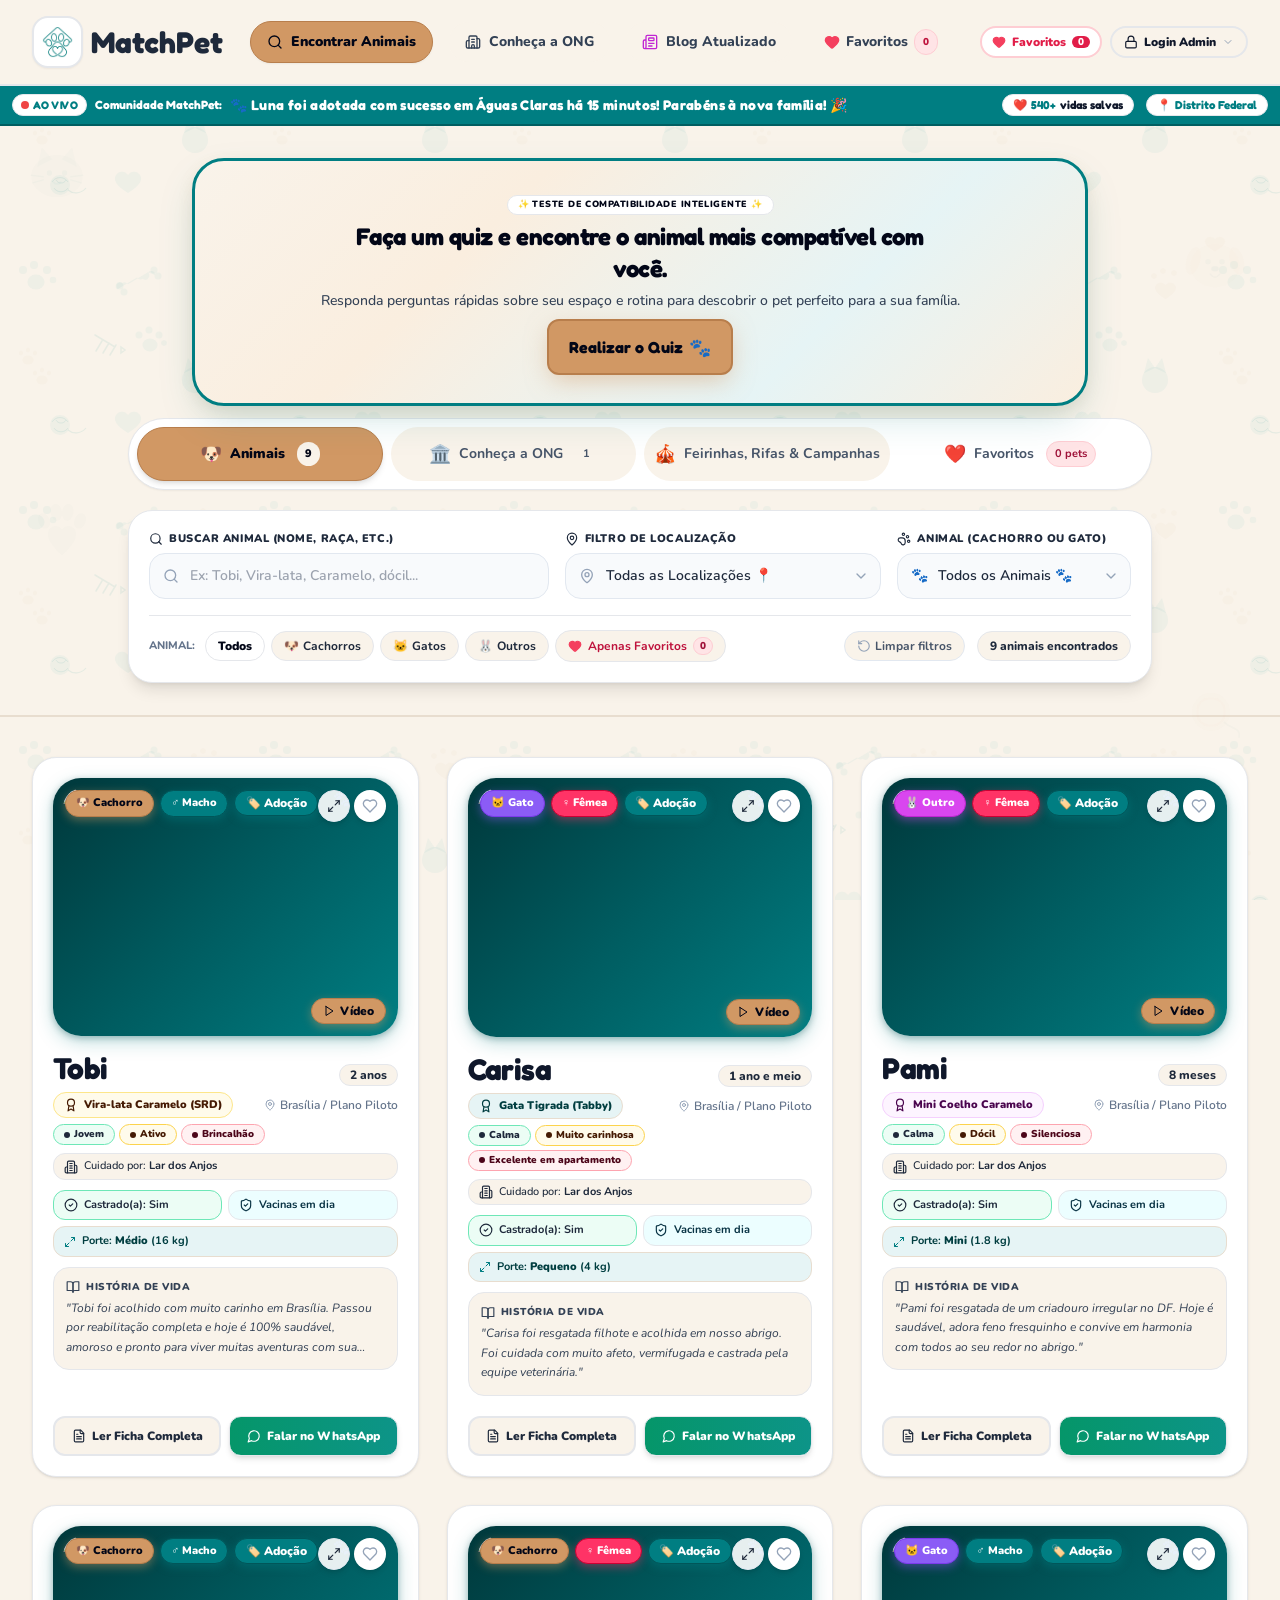
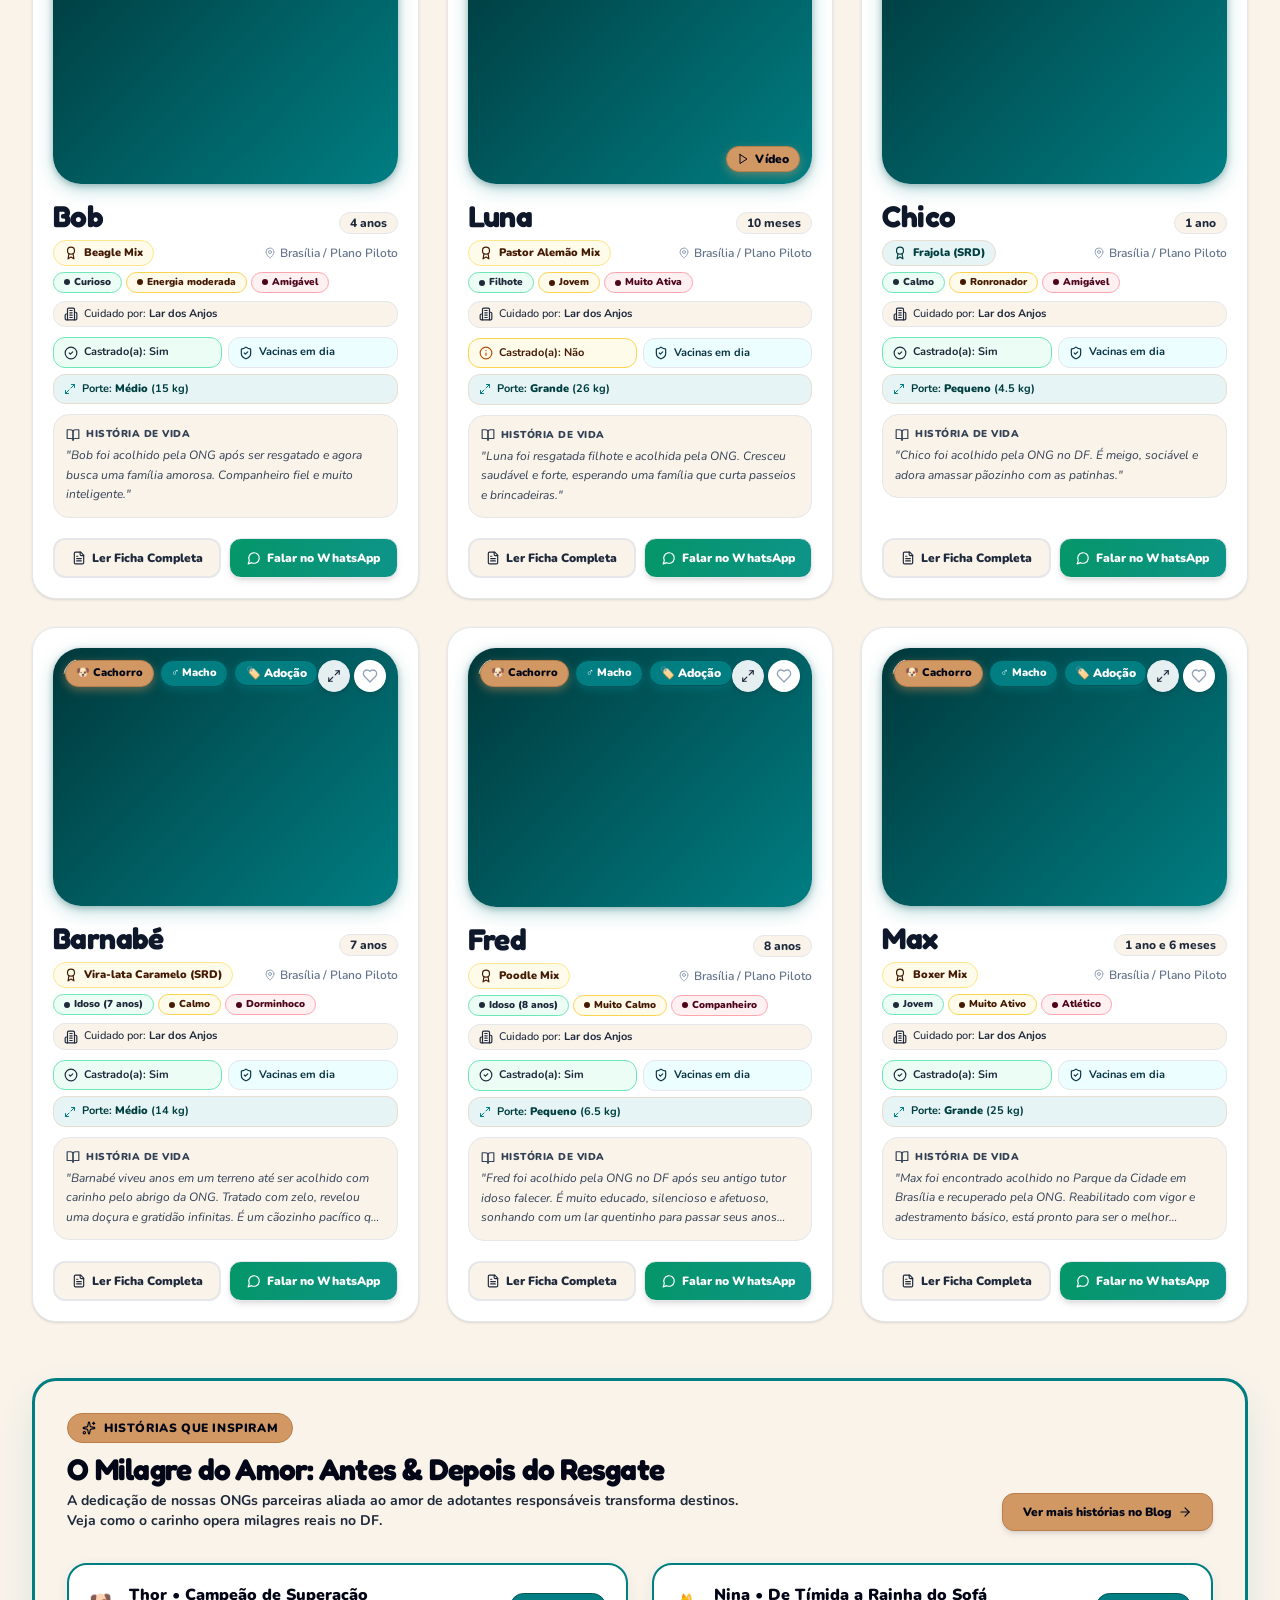
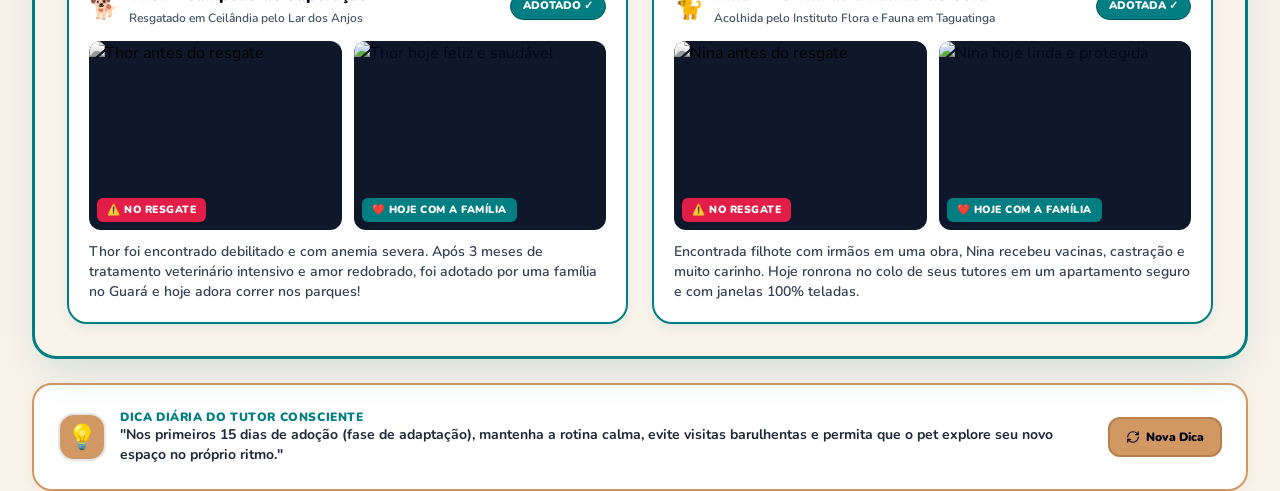
==== index.html @ dab7284c "feat(contato): atualizar numero oficial de whatsapp para (61) 98583-2237" ====
<!DOCTYPE html>
<html lang="pt-BR">
<head>
  <meta charset="UTF-8">
  <meta name="viewport" content="width=device-width, initial-scale=1.0, maximum-scale=1.0, user-scalable=no, viewport-fit=cover">
  <title>MatchPet - Plataforma de Adoção | Encontre seu Pet Ideal</title>
  
  <!-- Favicon Oficial MatchPet (Logo Nova da Guia do Navegador) -->
  <link rel="icon" type="image/png" sizes="64x64" href="img/matchpet-icon.png?v=2">
  <link rel="icon" type="image/png" sizes="32x32" href="img/favicon-32x32.png?v=2">
  <link rel="icon" type="image/png" sizes="16x16" href="img/favicon-16x16.png?v=2">
  <link rel="shortcut icon" type="image/x-icon" href="favicon.ico?v=2">
  <link rel="apple-touch-icon" sizes="180x180" href="img/matchpet-icon.png?v=2">

  <!-- Preconnect Google Fonts -->
  <link rel="preconnect" href="https://fonts.googleapis.com">
  <link rel="preconnect" href="https://fonts.gstatic.com" crossorigin>
  <link rel="preconnect" href="https://fonts.googleapis.com">
  <link rel="preconnect" href="https://fonts.gstatic.com" crossorigin>
  <link href="https://fonts.googleapis.com/css2?family=Fredoka:wght@400;500;600;700;800;900&family=Nunito:wght@600;700;800;900&family=Outfit:wght@400;500;600;700;800;900&family=Plus+Jakarta+Sans:wght@400;500;600;700;800&display=swap" rel="stylesheet">

  <!-- Tailwind CSS CDN -->
  <link rel="stylesheet" href="css/tailwind.compiled.css?v=20261029_v4">
  <!-- Lucide Icons -->
  
  <!-- Estilos Customizados -->
  <link rel="stylesheet" href="css/styles.css?v=20261029_v4">
  
  
</head>
<body class="min-h-screen flex flex-col bg-[#F9F3EA] text-slate-800 font-sans relative">

  <!-- Elementos Decorativos Fofos no Plano de Fundo (Transparentes e Temáticos de Adoção) -->
  <div class="cute-bg-sticker hidden md:block" style="top: 15%; left: 1.5%;" aria-hidden="true">
    <svg width="76" height="76" viewBox="0 0 100 100" fill="none" xmlns="http://www.w3.org/2000/svg">
      <ellipse cx="50" cy="54" rx="34" ry="28" fill="#007E82" fill-opacity="0.10"/>
      <polygon points="24,42 30,16 44,32" fill="#007E82" fill-opacity="0.12"/>
      <polygon points="76,42 70,16 56,32" fill="#007E82" fill-opacity="0.12"/>
      <circle cx="40" cy="50" r="3.5" fill="#007E82" fill-opacity="0.22"/>
      <circle cx="60" cy="50" r="3.5" fill="#007E82" fill-opacity="0.22"/>
      <path d="M47 57 L53 57 L50 61 Z" fill="#D19864" fill-opacity="0.28"/>
      <path d="M45 62 Q50 67 55 62" stroke="#007E82" stroke-width="2" stroke-linecap="round" fill="none" stroke-opacity="0.22"/>
      <path d="M32 55 L16 53 M32 59 L18 63" stroke="#007E82" stroke-width="1.8" stroke-linecap="round" stroke-opacity="0.18"/>
      <path d="M68 55 L84 53 M68 59 L82 63" stroke="#007E82" stroke-width="1.8" stroke-linecap="round" stroke-opacity="0.18"/>
    </svg>
  </div>

  <div class="cute-bg-sticker-reverse hidden md:block" style="top: 25%; right: 2%;" aria-hidden="true">
    <svg width="78" height="78" viewBox="0 0 100 100" fill="none" xmlns="http://www.w3.org/2000/svg">
      <ellipse cx="50" cy="52" rx="32" ry="28" fill="#D19864" fill-opacity="0.10"/>
      <ellipse cx="22" cy="46" rx="9" ry="18" transform="rotate(15 22 46)" fill="#D19864" fill-opacity="0.14"/>
      <ellipse cx="78" cy="46" rx="9" ry="18" transform="rotate(-15 78 46)" fill="#D19864" fill-opacity="0.14"/>
      <circle cx="41" cy="47" r="3.5" fill="#007E82" fill-opacity="0.22"/>
      <circle cx="59" cy="47" r="3.5" fill="#007E82" fill-opacity="0.22"/>
      <ellipse cx="50" cy="56" rx="5" ry="3.5" fill="#007E82" fill-opacity="0.28"/>
      <path d="M44 63 Q50 71 56 63" stroke="#007E82" stroke-width="2" stroke-linecap="round" fill="none" stroke-opacity="0.22"/>
      <path d="M50 18 C47 14 41 14 38 18 C35 22 38 27 50 34 C62 27 65 22 62 18 C59 14 53 14 50 18 Z" fill="#D19864" fill-opacity="0.22"/>
    </svg>
  </div>

  <div class="cute-bg-sticker hidden lg:block" style="top: 55%; left: 2%;" aria-hidden="true">
    <svg width="72" height="72" viewBox="0 0 100 100" fill="none" xmlns="http://www.w3.org/2000/svg">
      <path d="M50 48 C43 38 25 44 32 62 C38 74 50 84 50 84 C50 84 62 74 68 62 C75 44 57 38 50 48 Z" fill="#007E82" fill-opacity="0.10"/>
      <ellipse cx="25" cy="36" rx="8" ry="11" transform="rotate(-22 25 36)" fill="#007E82" fill-opacity="0.10"/>
      <ellipse cx="42" cy="24" rx="8" ry="12" transform="rotate(-8 42 24)" fill="#007E82" fill-opacity="0.10"/>
      <ellipse cx="58" cy="24" rx="8" ry="12" transform="rotate(8 58 24)" fill="#007E82" fill-opacity="0.10"/>
      <ellipse cx="75" cy="36" rx="8" ry="11" transform="rotate(22 75 36)" fill="#007E82" fill-opacity="0.10"/>
    </svg>
  </div>

  <div class="cute-bg-sticker-reverse hidden lg:block" style="top: 75%; right: 2.5%;" aria-hidden="true">
    <svg width="74" height="74" viewBox="0 0 100 100" fill="none" xmlns="http://www.w3.org/2000/svg">
      <circle cx="50" cy="50" r="26" fill="#D19864" fill-opacity="0.10"/>
      <path d="M32 42 C40 28 60 28 68 42 M32 58 C40 72 60 72 68 58 M42 32 C28 40 28 60 42 68 M58 32 C72 40 72 60 58 68" stroke="#D19864" stroke-width="2.5" stroke-linecap="round" fill="none" stroke-opacity="0.16"/>
      <path d="M68 64 C78 74 90 70 88 84" stroke="#007E82" stroke-width="2.5" stroke-linecap="round" fill="none" stroke-opacity="0.18"/>
    </svg>
  </div>

  <div class="cute-bg-sticker hidden xl:block" style="top: 40%; right: 1.5%;" aria-hidden="true">
    <svg width="68" height="68" viewBox="0 0 100 100" fill="none" xmlns="http://www.w3.org/2000/svg">
      <!-- Osso fofo com lacinho -->
      <path d="M28 42 C22 36 12 40 14 50 C12 60 22 64 28 58 L72 58 C78 64 88 60 86 50 C88 40 78 36 72 42 Z" fill="#D19864" fill-opacity="0.12"/>
      <circle cx="20" cy="42" r="7" fill="#D19864" fill-opacity="0.14"/>
      <circle cx="20" cy="58" r="7" fill="#D19864" fill-opacity="0.14"/>
      <circle cx="80" cy="42" r="7" fill="#D19864" fill-opacity="0.14"/>
      <circle cx="80" cy="58" r="7" fill="#D19864" fill-opacity="0.14"/>
      <!-- Coraçãozinho no meio do osso -->
      <path d="M50 46 C47 42 41 42 38 46 C35 50 38 55 50 62 C62 55 65 50 62 46 C59 42 53 42 50 46 Z" fill="#007E82" fill-opacity="0.22"/>
    </svg>
  </div>

  <div class="cute-bg-sticker-reverse hidden xl:block" style="top: 86%; left: 1.8%;" aria-hidden="true">
    <svg width="72" height="72" viewBox="0 0 100 100" fill="none" xmlns="http://www.w3.org/2000/svg">
      <!-- Gatinho dormindo enroladinho -->
      <ellipse cx="50" cy="56" rx="30" ry="24" fill="#007E82" fill-opacity="0.09"/>
      <polygon points="28,42 32,24 44,36" fill="#007E82" fill-opacity="0.12"/>
      <polygon points="56,36 68,24 72,42" fill="#007E82" fill-opacity="0.12"/>
      <!-- Olhos fechados dormindo felizes ^ ^ -->
      <path d="M36 50 Q42 44 48 50" stroke="#007E82" stroke-width="2" stroke-linecap="round" fill="none" stroke-opacity="0.24"/>
      <path d="M52 50 Q58 44 64 50" stroke="#007E82" stroke-width="2" stroke-linecap="round" fill="none" stroke-opacity="0.24"/>
      <!-- Nariz e bochechas -->
      <ellipse cx="50" cy="56" rx="2.5" ry="2" fill="#D19864" fill-opacity="0.30"/>
      <!-- Rabinho enrolado -->
      <path d="M78 62 C88 64 88 48 80 44" stroke="#007E82" stroke-width="3" stroke-linecap="round" fill="none" stroke-opacity="0.18"/>
      <!-- Zzz de sono fofo -->
      <text x="66" y="28" font-family="'Fredoka', sans-serif" font-weight="bold" font-size="13" fill="#D19864" fill-opacity="0.35">z</text>
      <text x="74" y="20" font-family="'Fredoka', sans-serif" font-weight="bold" font-size="16" fill="#D19864" fill-opacity="0.45">Z</text>
    </svg>
  </div>

  <!-- Navbar Oficial MatchPet -->
  <header class="sticky top-0 z-30 bg-[#F9F3EA] shadow-xs border-b-2 border-[#e8ddcf]">
    <div class="max-w-7xl mx-auto px-3 sm:px-6 lg:px-8 py-2 sm:py-3 flex items-center justify-between gap-2 min-h-[3.75rem] sm:min-h-[5rem]">
      
      <!-- Brand Logo: Proporcional e Anti-Sobreposição em Telas Pequenas -->
      <a href="index.html" onclick="switchMainTab('animais')" class="flex items-center gap-2 sm:gap-3 group py-1 min-w-0 flex-shrink" title="MatchPet - Plataforma de Adoção">
        <div class="relative flex items-center justify-center p-1 sm:p-2 rounded-2xl bg-white border-2 border-[#007E82]/30 group-hover:scale-105 group-hover:border-[#007E82] transition-all duration-300 shadow-sm flex-shrink-0">
          <img
            src="img/matchpet-icon.png"
            alt="MatchPet - Plataforma de Adoção"
            class="h-8 sm:h-12 md:h-14 w-auto object-contain drop-shadow-xs"
          >
        </div>
        <div class="flex flex-col justify-center min-w-0">
          <span style="font-family: 'Fredoka', 'Nunito', sans-serif;" class="text-xl sm:text-3xl md:text-4xl font-extrabold tracking-normal leading-none select-none truncate">
            <span class="text-[#007E82]">Match</span><span class="text-[#D19864]">Pet</span>
          </span>
          <span style="font-family: 'Fredoka', 'Nunito', sans-serif;" class="hidden sm:flex text-[10px] sm:text-[13px] font-bold text-slate-700 tracking-wide mt-0.5 sm:mt-1 items-center gap-1 select-none">
            <span>plataforma de adoção</span>
            <span class="text-xs sm:text-sm">🐾</span>
          </span>
        </div>
      </a>

      <!-- Menu Superior para Desktop (PC e Notebook): Fica exatamente como está -->
      <nav class="desktop-nav-header hidden md:flex items-center gap-2 sm:gap-4 text-xs sm:text-sm font-extrabold text-slate-700">
        <!-- 1. Encontrar Animais -->
        <button
          type="button"
          id="nav-btn-animais"
          onclick="switchMainTab('animais')"
          class="nav-tab-btn active px-4 py-2.5 rounded-full text-slate-950 font-black bg-[#D19864] border border-[#b87e4c] shadow-sm transition-all flex items-center gap-2 cursor-pointer"
        >
          <i data-lucide="search" class="w-4 h-4"></i>
          <span>Encontrar Animais</span>
        </button>

        <!-- 2. Conheça a ONG -->
        <button 
          type="button" 
          id="nav-btn-ongs" 
          onclick="switchMainTab('ongs')" 
          class="nav-tab-btn px-4 py-2.5 rounded-full text-slate-700 hover:text-[#007E82] hover:bg-[#F9F3EA] transition-all flex items-center gap-2 cursor-pointer"
        >
          <i data-lucide="building-2" class="w-4 h-4 text-[#007E82]"></i>
          <span>Conheça a ONG</span>
        </button>

        <!-- 3. Blog Atualizado -->
        <button 
          type="button" 
          id="nav-btn-blog" 
          onclick="switchMainTab('blog')" 
          class="nav-tab-btn px-4 py-2.5 rounded-full text-slate-700 hover:text-[#007E82] hover:bg-[#F9F3EA] transition-all flex items-center gap-2 cursor-pointer"
        >
          <i data-lucide="newspaper" class="w-4 h-4 text-fuchsia-600"></i>
          <span>Blog Atualizado</span>
        </button>
        
        <!-- 4. Meus Favoritos -->
        <button 
          type="button" 
          id="nav-btn-favoritos" 
          onclick="switchMainTab('favoritos')" 
          class="nav-tab-btn px-4 py-2.5 rounded-full text-slate-700 hover:text-rose-600 hover:bg-rose-50 transition-all flex items-center gap-1.5 cursor-pointer"
          title="Ver apenas meus animais favoritos"
        >
          <i data-lucide="heart" class="w-4 h-4 text-rose-500 fill-rose-500"></i>
          <span>Favoritos</span>
          <span id="nav-fav-badge" class="px-2 py-0.5 rounded-full text-[10px] bg-rose-100 text-rose-700 font-black border border-rose-200">0</span>
        </button>
      </nav>

      <!-- Sessão do Usuário (Modo Anônimo) & Painel de Login para Admins (Canto Superior Direito) -->
      <div class="flex items-center gap-2 flex-shrink-0">
        <!-- Modo Anônimo (Visível para Adotantes em telas >= sm) -->
        <div id="user-session-container" class="hidden sm:flex items-center">
          <div class="inline-flex items-center gap-1 sm:gap-1.5 px-2.5 sm:px-3 py-1 sm:py-1.5 rounded-full bg-[#F9F3EA] text-[#007E82] text-[11px] sm:text-xs font-black border border-[#e8ddcf] shadow-2xs select-none" title="Navegação 100% Anônima e Segura">
            <span class="w-1.5 sm:w-2 h-1.5 sm:h-2 rounded-full bg-[#007E82]"></span>
            <i data-lucide="shield" class="w-3 sm:w-3.5 h-3 sm:h-3.5 text-[#007E82]"></i>
            <span>Anônimo</span>
          </div>
        </div>
        
        <!-- Botão Rápido de Favoritos no Cabeçalho -->
        <button
          type="button"
          id="btn-header-favorites"
          onclick="openFavoritesModal()"
          class="inline-flex items-center gap-1.5 px-2.5 sm:px-3 py-1.5 rounded-full bg-white hover:bg-rose-50 text-rose-600 hover:text-rose-700 text-xs font-black border-2 border-rose-200 hover:border-rose-300 shadow-2xs transition-all cursor-pointer select-none flex-shrink-0"
          title="Ver meus animais favoritos"
        >
          <i data-lucide="heart" class="w-3.5 h-3.5 fill-rose-500 text-rose-500"></i>
          <span class="hidden sm:inline">Favoritos</span>
          <span id="header-fav-badge" class="px-1.5 py-0.2 rounded-full bg-rose-600 text-white text-[10px] font-black leading-tight">0</span>
        </button>

        <!-- Painel de Login para Admins no Canto Superior Direito -->
        <div class="relative flex-shrink-0" id="admin-login-menu-wrapper">
          <!-- Botão para alternar exibição do painel -->
          <button
            type="button"
            id="btn-toggle-admin-panel"
            onclick="toggleAdminHeaderPanel(event)"
            class="inline-flex items-center gap-1 sm:gap-1.5 px-2.5 sm:px-3 py-1.5 rounded-full bg-white hover:bg-[#F9F3EA] text-slate-900 hover:text-[#007E82] text-xs font-black border-2 border-[#007E82]/30 hover:border-[#007E82] shadow-xs transition-all cursor-pointer select-none flex-shrink-0"
            title="Acesso de Administrador (Login para Gestão)"
          >
            <i data-lucide="lock" class="w-3.5 h-3.5 text-[#007E82]" id="btn-admin-header-icon"></i>
            <span id="btn-admin-header-label">Login Admin</span>
            <i data-lucide="chevron-down" class="w-3 h-3 text-slate-400 transition-transform" id="admin-header-chevron"></i>
          </button>

          <!-- Painel Suspenso de Login para Admins (Dropdown Card - Aumentado e com Alto Contraste) -->
          <div 
            id="admin-header-dropdown-panel" 
            class="hidden absolute right-0 mt-2 w-96 sm:w-[26rem] max-w-[calc(100vw-1.5rem)] bg-white rounded-3xl shadow-2xl border-2 border-[#007E82] p-5 sm:p-6 z-50 text-left transition-all"
            style="box-shadow: 0 20px 40px -5px rgba(0, 126, 130, 0.3);"
          >
            <!-- Visão 1: Formulário de Login (Quando NÃO Autenticado) -->
            <div id="admin-panel-unauth-view">
              <div class="flex items-center justify-between pb-3.5 mb-3.5 border-b border-[#e8ddcf]">
                <div class="flex items-center gap-2.5">
                  <div class="w-10 h-10 rounded-2xl bg-[#e6f4f5] text-[#007E82] flex items-center justify-center text-lg font-black shadow-2xs border border-teal-200">
                    🔐
                  </div>
                  <div>
                    <h4 class="text-sm font-black text-slate-900 leading-tight">Painel Admin MatchPet</h4>
                    <span class="text-xs text-slate-500 font-medium">Acesso restrito para gestão</span>
                  </div>
                </div>
                <button 
                  type="button" 
                  onclick="toggleAdminHeaderPanel(event, false)" 
                  class="w-7 h-7 rounded-full bg-slate-100 hover:bg-slate-200 text-slate-600 flex items-center justify-center text-xs transition-colors cursor-pointer"
                  title="Fechar"
                >
                  ✕
                </button>
              </div>

              <form onsubmit="handleHeaderAdminLogin(event)" class="space-y-3.5">
                <div>
                  <label for="header-admin-password" class="block text-xs font-black text-slate-800 uppercase tracking-wider mb-1.5">
                    Senha de Administrador
                  </label>
                  <div class="relative">
                    <input 
                      type="password" 
                      id="header-admin-password" 
                      placeholder="Digite sua senha..." 
                      required 
                      autocomplete="current-password"
                      class="w-full pl-3.5 pr-11 py-3 bg-slate-50 border-2 border-slate-200 focus:border-[#007E82] rounded-xl text-xs sm:text-sm font-semibold text-slate-800 outline-none transition-all focus:ring-2 focus:ring-[#007E82]/30 focus:bg-white"
                    >
                    <button 
                      type="button" 
                      onclick="toggleAdminPassVisibility('header-admin-password', this)"
                      class="absolute right-2.5 top-1/2 -translate-y-1/2 text-slate-400 hover:text-slate-700 p-1.5 cursor-pointer rounded-lg hover:bg-slate-100 transition-colors"
                      title="Ver/Ocultar Senha"
                    >
                      <i data-lucide="eye" class="w-4 h-4"></i>
                    </button>
                  </div>


                </div>

                <div id="header-admin-error" class="hidden p-2.5 rounded-xl bg-rose-50 border border-rose-200 text-rose-700 text-xs font-bold flex items-center gap-1.5">
                  <i data-lucide="alert-circle" class="w-3.5 h-3.5 flex-shrink-0"></i>
                  <span>Senha incorreta! Tente novamente.</span>
                </div>

                <button 
                  type="submit" 
                  class="w-full py-3 px-4 rounded-xl bg-gradient-to-r from-emerald-600 via-teal-600 to-[#007E82] hover:from-emerald-700 hover:to-[#005c60] text-white font-black text-xs sm:text-sm shadow-md shadow-emerald-950/20 hover:shadow-lg transition-all flex items-center justify-center gap-2 cursor-pointer active:scale-95 border border-emerald-400"
                >
                  <i data-lucide="log-in" class="w-4 h-4 text-white flex-shrink-0"></i>
                  <span class="text-white font-black">Entrar / Fazer Login</span>
                </button>
              </form>
            </div>

            <!-- Visão 2: Painel do Administrador Autenticado -->
            <div id="admin-panel-auth-view" class="hidden space-y-3">
              <div class="flex items-center justify-between pb-3 border-b border-[#e8ddcf]">
                <div class="flex items-center gap-2">
                  <span class="w-2.5 h-2.5 rounded-full bg-emerald-500 animate-pulse"></span>
                  <div>
                    <h4 class="text-xs font-black text-emerald-800 leading-tight">Admin Ativo</h4>
                    <span class="text-[10px] text-slate-500 font-medium">Sessão autorizada</span>
                  </div>
                </div>
                <button 
                  type="button" 
                  onclick="toggleAdminHeaderPanel(event, false)" 
                  class="w-6 h-6 rounded-full bg-slate-100 hover:bg-slate-200 text-slate-600 flex items-center justify-center text-xs transition-colors cursor-pointer"
                  title="Fechar"
                >
                  ✕
                </button>
              </div>

              <div class="space-y-1.5">
                <button 
                  type="button" 
                  onclick="openOngManagementModal(); toggleAdminHeaderPanel(event, false);" 
                  class="btn-admin-manage-softred w-full py-2.5 px-3 rounded-xl text-white font-bold text-xs flex items-center justify-between transition-all shadow-xs cursor-pointer group"
                >
                  <div class="flex items-center gap-2">
                    <i data-lucide="list-checks" class="w-3.5 h-3.5 text-white"></i>
                    <span>Gerenciar &amp; Remover Animais</span>
                  </div>
                  <i data-lucide="chevron-right" class="w-3.5 h-3.5 opacity-70 group-hover:translate-x-0.5 transition-transform"></i>
                </button>

                <a 
                  href="admin.html" 
                  class="w-full py-2 px-3 rounded-xl bg-slate-100 hover:bg-slate-200 text-slate-800 font-bold text-xs flex items-center justify-between transition-all group"
                >
                  <div class="flex items-center gap-2">
                    <i data-lucide="layout-dashboard" class="w-3.5 h-3.5 text-slate-600"></i>
                    <span>Painel Geral</span>
                  </div>
                  <i data-lucide="chevron-right" class="w-3.5 h-3.5 opacity-70 group-hover:translate-x-0.5 transition-transform"></i>
                </a>
              </div>

              <div class="pt-2 border-t border-slate-100">
                <button 
                  type="button" 
                  onclick="adminLogout()" 
                  class="w-full py-2 px-3 rounded-xl bg-rose-50 hover:bg-rose-100 text-rose-700 font-bold text-xs flex items-center justify-center gap-1.5 transition-colors cursor-pointer"
                >
                  <i data-lucide="log-out" class="w-3.5 h-3.5"></i>
                  <span>Encerrar Sessão de Admin</span>
                </button>
              </div>
            </div>

          </div>
        </div>
      </div>

    </div>
  </header>

  <!-- Barra de Atividades em Tempo Real (Cor Oficial da Marca #007E82) -->
  <div id="live-activity-ticker" class="text-white text-xs py-2 sm:py-2.5 px-3 sm:px-4 border-b-2 border-[#005e61] shadow-sm overflow-hidden font-cute" style="background-color: #007E82 !important;">
    <div class="max-w-7xl mx-auto flex items-center justify-between gap-2 sm:gap-3 min-w-0">
      <div class="flex items-center gap-1.5 sm:gap-2 flex-shrink-0">
        <span class="badge-ao-vivo inline-flex items-center gap-1 sm:gap-1.5 px-2 sm:px-2.5 py-0.5 rounded-full bg-white font-black text-[10px] sm:text-[11px] uppercase tracking-wider border border-white shadow-xs" style="color: #007E82 !important; background-color: #ffffff !important;">
          <span class="badge-ao-vivo-dot w-2 h-2 rounded-full animate-pulse" style="background-color: #ef4444 !important;" aria-hidden="true"></span>
          <span style="color: #007E82 !important; font-weight: 900;">Ao Vivo</span>
        </span>
        <span class="text-white text-xs hidden sm:inline font-black">Comunidade MatchPet:</span>
      </div>
      <div id="live-activity-ticker-content" class="flex-1 min-w-0 truncate text-[11px] sm:text-sm text-white font-extrabold tracking-wide transition-all duration-300">
        🐾 <strong>Luna</strong> foi adotada com sucesso em Águas Claras há 15 minutos! Parabéns à nova família! 🎉
      </div>
      <div class="hidden lg:flex items-center gap-3 text-[11.5px] text-white flex-shrink-0 font-bold">
        <span class="inline-flex items-center gap-1 bg-white text-slate-900 px-2.5 py-0.5 rounded-full border border-white shadow-xs" style="background-color: #ffffff !important; opacity: 1 !important;">❤️ <strong style="color: #007E82 !important; font-weight: 900;">540+</strong> vidas salvas</span>
        <span class="inline-flex items-center gap-1 bg-white text-slate-900 px-2.5 py-0.5 rounded-full border border-white shadow-xs" style="background-color: #ffffff !important; opacity: 1 !important;">📍 <strong style="color: #007E82 !important; font-weight: 900;">Distrito Federal</strong></span>
      </div>
    </div>
  </div>

  <!-- Barra de Pesquisa e Filtros (Banner Vitrine nas Cores #D19864, #F9F3EA e #007E82) -->
  <section class="quiz-hero-bg-section py-4 sm:py-8 border-b border-[#e8ddcf]/80 shadow-2xs">
    <div class="max-w-7xl mx-auto px-3 sm:px-6 lg:px-8">
      
      <!-- Banner de Destaque: Teste de Compatibilidade Inteligente no Topo -->
      <div class="max-w-4xl mx-auto mb-3 sm:mb-6">
        <div id="custom-vitrine-banner" class="relative overflow-hidden rounded-2xl sm:rounded-3xl p-3 sm:p-7 border-2 border-[#007E82] shadow-md sm:shadow-xl text-center space-y-1.5 sm:space-y-3.5 transition-all">
          
          <!-- Efeitos decorativos suaves com as cores da marca (#D19864 e #007E82) -->
          <div class="absolute -right-8 -bottom-8 w-40 sm:w-60 h-40 sm:h-60 bg-[#D19864] rounded-full blur-3xl pointer-events-none opacity-30"></div>
          <div class="absolute -left-8 -top-8 w-40 sm:w-60 h-40 sm:h-60 bg-[#007E82] rounded-full blur-3xl pointer-events-none opacity-30"></div>
          
          <!-- Selo Central Harmônico -->
          <div class="inline-flex items-center gap-1 sm:gap-1.5 px-2 sm:px-3 py-0.5 rounded-full bg-white border border-[#D19864] text-slate-950 text-[9px] sm:text-xs font-black uppercase tracking-wider shadow-2xs mx-auto max-w-full text-center">
            <span>✨ TESTE DE COMPATIBILIDADE INTELIGENTE ✨</span>
          </div>

          <!-- Título Principal em letras pretas nítidas e escala equilibrada -->
          <h1 class="text-sm sm:text-2xl md:text-3xl font-black font-brand tracking-tight text-slate-950 leading-snug max-w-xl mx-auto break-words">
            Faça um quiz e encontre o animal mais compatível com você
          </h1>

          <!-- Descrição curta e direta (1 a 2 frases objetivas) -->
          <p class="text-[11px] sm:text-sm text-slate-700 leading-snug font-medium max-w-md mx-auto">
            Responda perguntas rápidas sobre seu espaço e rotina para descobrir o pet perfeito para a sua família.
          </p>

          <!-- APENAS A OPÇÃO DE REALIZAR O QUIZ -->
          <div class="pt-0.5 sm:pt-1.5 flex items-center justify-center">
            <button 
              type="button" 
              onclick="openQuizModal()" 
              class="btn-quiz-cta w-full sm:w-auto px-5 sm:px-8 py-2 sm:py-3 rounded-xl sm:rounded-2xl text-slate-950 font-black text-xs sm:text-base flex items-center justify-center gap-1.5 cursor-pointer shadow-md"
            >
              <span>Realizar o Quiz</span>
              <span class="text-sm sm:text-lg">🐾</span>
            </button>
          </div>

          <!-- Destaques harmônicos em desktop (ocultos em celular para garantir altura <= 35-40% viewport) -->
          <div class="banner-highlights-row hidden sm:flex pt-2.5 border-t border-[#e8ddcf] flex-wrap items-center justify-center gap-2 sm:gap-3 text-xs text-slate-950 font-bold max-w-2xl mx-auto">
            <div class="flex items-center justify-center gap-1 sm:gap-1.5 px-3 py-1.5 bg-white rounded-xl border border-[#e8ddcf] text-center shadow-2xs">
              <span>⚡</span>
              <span class="leading-tight">Rápido (1 minuto)</span>
            </div>
            <div class="flex items-center justify-center gap-1 sm:gap-1.5 px-3 py-1.5 bg-white rounded-xl border border-[#e8ddcf] text-center shadow-2xs">
              <span>🎯</span>
              <span class="leading-tight">Afinidade sob medida</span>
            </div>
            <div class="flex items-center justify-center gap-1 sm:gap-1.5 px-3 py-1.5 bg-white rounded-xl border border-[#e8ddcf] text-center shadow-2xs">
              <span>🔒</span>
              <span class="leading-tight">100% Gratuito</span>
            </div>
          </div>

        </div>
      </div>

      <!-- Novo Painel de Abas do Portal (Animais, ONGs, Rifas ou Eventos) - Posicionado Acima da Barra de Pesquisa -->
      <div class="max-w-5xl mx-auto mb-4 sm:mb-5">
        <div class="bg-white p-1.5 sm:p-2 rounded-2xl sm:rounded-full border border-[#b2dedf]/90 shadow-sm grid grid-cols-2 md:grid-cols-4 gap-1.5 sm:gap-2">
          
          <!-- Aba 1: Animais -->
          <button 
            type="button" 
            id="portal-tab-animais" 
            onclick="switchMainTab('animais')" 
            class="portal-segment-tab active flex-1 inline-flex items-center justify-center gap-1 sm:gap-2 px-2.5 sm:px-5 py-2.5 sm:py-3 rounded-xl sm:rounded-full text-xs sm:text-sm font-extrabold transition-all whitespace-nowrap bg-[#D19864] text-slate-950 border border-[#b87e4c] shadow-md shadow-[#D19864]/20 cursor-pointer"
          >
            <span class="text-sm sm:text-lg flex-shrink-0">🐶</span>
            <span>Animais</span>
            <span id="panel-badge-pets" class="ml-1 px-1.5 sm:px-2 py-0.5 rounded-full text-[9.5px] sm:text-[11px] bg-[#F9F3EA] text-slate-950 font-black flex-shrink-0">9</span>
          </button>

          <!-- Aba 2: Conheça a ONG -->
          <button 
            type="button" 
            id="portal-tab-ongs" 
            onclick="switchMainTab('ongs')" 
            class="portal-segment-tab flex-1 inline-flex items-center justify-center gap-1 sm:gap-2 px-2.5 sm:px-5 py-2.5 sm:py-3 rounded-xl sm:rounded-full text-xs sm:text-sm font-bold text-slate-600 hover:text-[#004245] hover:bg-[#F9F3EA] transition-all whitespace-nowrap cursor-pointer"
          >
            <span class="text-sm sm:text-lg flex-shrink-0">🏛️</span>
            <span>Conheça a ONG</span>
            <span id="panel-badge-ongs" class="ml-1 px-1.5 sm:px-2 py-0.5 rounded-full text-[9.5px] sm:text-[11px] bg-[#e6f4f5] text-[#007E82] font-bold flex-shrink-0">1</span>
          </button>

          <!-- Aba 3: Rifas ou Eventos -->
          <button 
            type="button" 
            id="portal-tab-rifas-eventos" 
            onclick="switchMainTab('rifas-eventos')" 
            class="portal-segment-tab flex-1 inline-flex items-center justify-center gap-1 sm:gap-2 px-2.5 sm:px-5 py-2.5 sm:py-3 rounded-xl sm:rounded-full text-xs sm:text-sm font-bold text-slate-600 hover:text-[#004245] hover:bg-[#F9F3EA] transition-all whitespace-nowrap cursor-pointer"
          >
            <span class="text-sm sm:text-lg flex-shrink-0">🎪</span>
            <span class="portal-tab-label-full hidden sm:inline">Feirinhas, Rifas &amp; Campanhas</span>
            <span class="portal-tab-label-short sm:hidden">Rifas &amp; Eventos</span>
          </button>

          <!-- Aba 4: Meus Favoritos -->
          <button 
            type="button" 
            id="portal-tab-favoritos" 
            onclick="switchMainTab('favoritos')" 
            class="portal-segment-tab flex-1 inline-flex items-center justify-center gap-1 sm:gap-2 px-2.5 sm:px-5 py-2.5 sm:py-3 rounded-xl sm:rounded-full text-xs sm:text-sm font-bold text-slate-600 hover:text-rose-700 hover:bg-rose-50 transition-all whitespace-nowrap cursor-pointer"
            title="Exibir apenas seus animais favoritos"
          >
            <span class="text-sm sm:text-lg flex-shrink-0">❤️</span>
            <span>Favoritos</span>
            <span id="panel-badge-favoritos" class="ml-1 px-1.5 sm:px-2 py-0.5 rounded-full text-[9.5px] sm:text-[11px] bg-rose-100 text-rose-800 font-bold border border-rose-200 flex-shrink-0">0</span>
          </button>

        </div>
      </div>

      <!-- Container da Barra de Pesquisa Integrada (Visão PC Restaurada) -->
      <div id="hero-search-container" class="bg-white rounded-3xl p-4 sm:p-5 shadow-lg border border-[#e8ddcf] max-w-5xl mx-auto transition-all">
        <form onsubmit="event.preventDefault(); applyFilters();" class="grid grid-cols-1 lg:grid-cols-12 gap-3 sm:gap-4 items-center">
          
          <!-- 1. Campo de Pesquisa: Nome do animal, raça, etc. -->
          <div class="lg:col-span-5 relative">
            <label for="hero-search-input" class="block text-[11px] font-black text-[#004245] uppercase tracking-wider mb-1.5 flex items-center gap-1.5">
              <i data-lucide="search" class="w-3.5 h-3.5 text-[#007E82]"></i>
              <span>Buscar Animal (Nome, Raça, etc.)</span>
            </label>
            <div class="relative">
              <input 
                type="text" 
                id="hero-search-input" 
                oninput="applyFilters()" 
                placeholder="Ex: Tobi, Vira-lata, Caramelo, dócil..." 
                class="w-full pl-10 pr-4 py-3 bg-slate-50 hover:bg-white focus:bg-white border border-slate-200 focus:border-[#007E82] rounded-2xl text-xs sm:text-sm font-semibold text-slate-800 outline-none transition-all focus:ring-2 focus:ring-[#007E82]/30"
                autocomplete="off"
              >
              <i data-lucide="search" class="w-4 h-4 text-slate-400 absolute left-3.5 top-1/2 -translate-y-1/2 pointer-events-none"></i>
            </div>
          </div>

          <!-- 2. Filtro de Localização -->
          <div class="lg:col-span-4 relative">
            <label for="region-filter-pill" class="block text-[11px] font-black text-[#004245] uppercase tracking-wider mb-1.5 flex items-center gap-1.5">
              <i data-lucide="map-pin" class="w-3.5 h-3.5 text-[#007E82]"></i>
              <span>Filtro de Localização</span>
            </label>
            <div class="relative">
              <select 
                id="region-filter-pill" 
                onchange="applyFilters()" 
                class="w-full appearance-none pl-10 pr-9 py-3 bg-slate-50 hover:bg-white focus:bg-white border border-slate-200 focus:border-[#007E82] rounded-2xl text-xs sm:text-sm font-semibold text-slate-800 outline-none transition-all cursor-pointer focus:ring-2 focus:ring-[#007E82]/30"
              >
                <option value="todos">Todas as Localizações 📍</option>
                <option value="Brasília / Plano Piloto">Brasília / Plano Piloto</option>
                <option value="Taguatinga">Taguatinga</option>
                <option value="Ceilândia">Ceilândia</option>
                <option value="Guará">Guará</option>
                <option value="Águas Claras">Águas Claras</option>
                <option value="Samambaia">Samambaia</option>
                <option value="Vicente Pires">Vicente Pires</option>
                <option value="Sudoeste / Octogonal">Sudoeste / Octogonal</option>
                <option value="Cruzeiro">Cruzeiro</option>
                <option value="Lago Sul">Lago Sul</option>
                <option value="Lago Norte">Lago Norte</option>
                <option value="Sobradinho">Sobradinho</option>
                <option value="Planaltina">Planaltina</option>
                <option value="Gama">Gama</option>
                <option value="Santa Maria">Santa Maria</option>
                <option value="Riacho Fundo">Riacho Fundo</option>
                <option value="Recanto das Emas">Recanto das Emas</option>
                <option value="São Sebastião">São Sebastião</option>
                <option value="Park Way">Park Way</option>
                <option value="Núcleo Bandeirante">Núcleo Bandeirante</option>
                <option value="Jardim Botânico">Jardim Botânico</option>
                <option value="Brazlândia">Brazlândia</option>
              </select>
              <i data-lucide="map-pin" class="w-4 h-4 text-slate-400 absolute left-3.5 top-1/2 -translate-y-1/2 pointer-events-none"></i>
              <i data-lucide="chevron-down" class="w-4 h-4 text-slate-400 absolute right-3 top-1/2 -translate-y-1/2 pointer-events-none"></i>
            </div>
          </div>

          <!-- 3. Filtro de Animal: Cachorro ou Gato -->
          <div class="lg:col-span-3 relative">
            <label for="species-filter-pill" class="block text-[11px] font-black text-[#004245] uppercase tracking-wider mb-1.5 flex items-center gap-1.5">
              <i data-lucide="paw-print" class="w-3.5 h-3.5 text-[#007E82]"></i>
              <span>Animal (Cachorro ou Gato)</span>
            </label>
            <div class="relative">
              <select 
                id="species-filter-pill" 
                onchange="applyFilters()" 
                class="w-full appearance-none pl-10 pr-9 py-3 bg-slate-50 hover:bg-white focus:bg-white border border-slate-200 focus:border-[#007E82] rounded-2xl text-xs sm:text-sm font-semibold text-slate-800 outline-none transition-all cursor-pointer focus:ring-2 focus:ring-[#007E82]/30"
              >
                <option value="todos">Todos os Animais 🐾</option>
                <option value="cachorro">Cachorro 🐶</option>
                <option value="gato">Gato 🐱</option>
                <option value="outro">Outro (Coelho / Roedor) 🐰</option>
              </select>
              <span class="absolute left-3.5 top-1/2 -translate-y-1/2 text-sm pointer-events-none">🐾</span>
              <i data-lucide="chevron-down" class="w-4 h-4 text-slate-400 absolute right-3 top-1/2 -translate-y-1/2 pointer-events-none"></i>
            </div>
          </div>

        </form>

        <!-- Barra Inferior de Atalhos Rápidos & Contador -->
        <div class="mt-4 pt-3.5 border-t border-[#e8ddcf] flex flex-wrap items-center justify-between gap-3 text-xs">
          <!-- Atalhos Rápidos: Cachorro, Gato ou Outros -->
          <div class="flex items-center gap-1.5 flex-wrap">
            <span class="text-[11px] font-extrabold text-slate-500 uppercase mr-1">Animal:</span>
            <button 
              type="button" 
              onclick="setSpeciesFilter('todos')" 
              id="btn-species-todos" 
              class="species-quick-btn active px-3 py-1.5 rounded-full text-xs font-black bg-[#D19864] text-slate-950 border border-[#b87e4c] shadow-2xs transition-all cursor-pointer"
            >
              Todos
            </button>
            <button 
              type="button" 
              onclick="setSpeciesFilter('cachorro')" 
              id="btn-species-cachorro" 
              class="species-quick-btn px-3 py-1.5 rounded-full text-xs font-bold bg-[#F9F3EA] hover:bg-amber-50 hover:text-amber-900 hover:border-amber-300 text-[#004245] border border-[#e8ddcf] transition-all flex items-center gap-1 cursor-pointer"
            >
              <span>🐶</span> Cachorros
            </button>
            <button 
              type="button" 
              onclick="setSpeciesFilter('gato')" 
              id="btn-species-gato" 
              class="species-quick-btn px-3 py-1.5 rounded-full text-xs font-bold bg-[#F9F3EA] hover:bg-purple-50 hover:text-purple-900 hover:border-purple-300 text-[#004245] border border-[#e8ddcf] transition-all flex items-center gap-1 cursor-pointer"
            >
              <span>🐱</span> Gatos
            </button>
            <button 
              type="button" 
              onclick="setSpeciesFilter('outro')" 
              id="btn-species-outro" 
              class="species-quick-btn px-3 py-1.5 rounded-full text-xs font-bold bg-[#F9F3EA] hover:bg-fuchsia-50 hover:text-fuchsia-900 hover:border-fuchsia-300 text-[#004245] border border-[#e8ddcf] transition-all flex items-center gap-1 cursor-pointer"
            >
              <span>🐰</span> Outros
            </button>
            
            <button 
              type="button" 
              onclick="toggleFavoritesOnlyFilter()" 
              id="btn-filter-favoritos" 
              class="species-quick-btn px-3 py-1.5 rounded-full text-xs font-bold bg-[#F9F3EA] hover:bg-rose-50 hover:text-rose-900 hover:border-rose-300 text-rose-700 border border-[#e8ddcf] transition-all flex items-center gap-1.5 cursor-pointer"
              title="Exibir somente os animais que você favoritou"
            >
              <i data-lucide="heart" class="w-3.5 h-3.5 fill-rose-500 text-rose-500"></i>
              <span>Apenas Favoritos</span>
              <span id="quick-fav-count" class="px-1.5 py-0.2 rounded-full text-[10px] font-black bg-rose-100 text-rose-800 border border-rose-200">0</span>
            </button>
          </div>

          <!-- Limpar Filtros & Contador -->
          <div class="flex items-center gap-3">
            <button 
              type="button" 
              onclick="resetAllFilters()" 
              class="px-3 py-1.5 rounded-full text-xs font-bold text-slate-600 hover:text-[#007E82] hover:bg-[#F9F3EA] border border-slate-200 transition-all flex items-center gap-1 cursor-pointer"
            >
              <i data-lucide="rotate-ccw" class="w-3.5 h-3.5 text-slate-400"></i>
              <span>Limpar filtros</span>
            </button>
            <div id="pets-count-indicator" class="font-extrabold text-[#007E82] bg-[#F9F3EA] px-3 py-1.5 rounded-full border border-[#b2dedf]/70 text-xs">
              Carregando animais...
            </div>
          </div>
        </div>

      </div>

    </div>
  </section>




  <!-- Catálogo de Pets (Com espaçamento seguro inferior no mobile) -->
  <main id="catalogo" class="flex-1 max-w-7xl mx-auto px-3.5 sm:px-6 lg:px-8 pt-4 sm:pt-8 pb-28 sm:pb-12 w-full">
    
    <!-- SEÇÃO: ANIMAIS PARA ADOÇÃO -->
    <div id="tab-content-animais" class="space-y-6">
      
      <!-- Banner de Apenas Favoritos Ativo -->
      <div id="favorites-active-banner" class="hidden mb-6 p-4 sm:p-5 favorites-banner-gradient text-white rounded-3xl shadow-lg flex flex-col sm:flex-row items-center justify-between gap-4">
        <div class="flex items-center gap-3.5">
          <div class="w-12 h-12 rounded-2xl bg-white/20 backdrop-blur-xs flex items-center justify-center flex-shrink-0 text-white shadow-sm border border-white/30 text-2xl">
            ❤️
          </div>
          <div>
            <div class="flex items-center gap-2">
              <h3 class="text-base font-black leading-tight">Exibindo Apenas Seus Favoritos</h3>
              <span id="favorites-banner-count" class="px-2.5 py-0.5 rounded-full favorites-badge-pill text-xs font-black shadow-xs">0 pets</span>
            </div>
            <p class="text-xs text-rose-100 mt-0.5 font-medium">
              Estes são os peludinhos que você guardou com carinho para adoção responsável no Distrito Federal.
            </p>
          </div>
        </div>
        <div class="flex items-center gap-2 flex-shrink-0 w-full sm:w-auto justify-end">
          <button 
            type="button" 
            onclick="openFavoritesModal()" 
            class="px-4 py-2 rounded-xl bg-white/20 hover:bg-white/30 text-white font-black text-xs border border-white/40 transition-all flex items-center gap-1.5 cursor-pointer shadow-xs"
            title="Abrir painel detalhado de favoritos"
          >
            <i data-lucide="layout-grid" class="w-4 h-4"></i>
            <span>Painel Detalhado</span>
          </button>
          <button 
            type="button" 
            onclick="setFavoritesOnlyFilter(false)" 
            class="px-4 py-2 rounded-xl bg-white hover:bg-rose-50 text-rose-700 font-black text-xs shadow-md transition-all cursor-pointer hover:scale-[1.02]"
          >
            Ver Todos os Animais 🐾
          </button>
        </div>
      </div>
      
      <!-- Banner de Quiz Ativo -->
      <div id="quiz-active-banner" class="hidden mb-6 p-4 bg-gradient-to-r from-[#005c60] via-[#007E82] to-[#D19864] text-slate-950 rounded-2xl shadow-md flex flex-col sm:flex-row items-center justify-between gap-3">
        <div class="flex items-center gap-3">
          <div class="w-10 h-10 rounded-xl bg-white flex items-center justify-center flex-shrink-0">
            <i data-lucide="sparkles" class="w-5 h-5 text-slate-950"></i>
          </div>
        <div>
          <h3 class="text-sm font-black">Quiz de Compatibilidade Ativo!</h3>
          <p class="text-xs text-[#F9F3EA]">Catálogo reordenado com base nas notas ponderadas das 5 dimensões do seu perfil.</p>
        </div>
      </div>
      <div class="flex items-center gap-2 flex-shrink-0">
        <button onclick="openQuizModal()" class="px-3.5 py-1.5 rounded-xl bg-white text-[#007E82] font-bold text-xs hover:bg-[#F9F3EA] transition-colors shadow-xs">
          Refazer Teste
        </button>
        <button onclick="clearQuizResults()" class="px-3 py-1.5 rounded-xl bg-slate-800 text-white hover:bg-slate-900 text-slate-950 font-semibold text-xs transition-colors">
          Limpar
        </button>
      </div>
    </div>

    <!-- Destaque de Impacto & Comunidade Ativa (Visível em Desktop/Telas Médias) -->
    <div class="hidden md:grid md:grid-cols-4 gap-3 sm:gap-4 my-3">
      <div id="stat-card-pets" class="impact-stat-card impact-card-pets p-3.5 sm:p-4 rounded-2xl shadow-sm flex items-center gap-3 group hover:shadow-md transition-all" style="background-color: #ffffff !important; opacity: 1 !important; border: 2px solid #007E82 !important;">
        <div class="w-10 h-10 sm:w-11 sm:h-11 rounded-2xl bg-[#007E82] text-white flex items-center justify-center text-lg shadow-sm flex-shrink-0 group-hover:scale-105 transition-transform">
          🐶
        </div>
        <div>
          <span class="text-xs sm:text-sm font-black text-[#004245] block leading-tight">540+ Pets</span>
          <span class="text-[11px] text-[#007E82] font-bold block">Acolhidos no DF</span>
        </div>
      </div>

      <div class="impact-stat-card p-3.5 sm:p-4 rounded-2xl border border-teal-200 shadow-xs flex items-center gap-3 group hover:shadow-md transition-all" style="background-color: #ffffff !important; opacity: 1 !important;">
        <div class="w-10 h-10 sm:w-11 sm:h-11 rounded-2xl bg-teal-600 text-white flex items-center justify-center text-lg shadow-sm flex-shrink-0 group-hover:scale-105 transition-transform">
          🩺
        </div>
        <div>
          <span class="text-xs sm:text-sm font-black text-teal-950 block leading-tight">100% Cuidados</span>
          <span class="text-[11px] text-teal-700 font-semibold block">Vacinas & Castração</span>
        </div>
      </div>

      <div class="impact-stat-card p-3.5 sm:p-4 rounded-2xl border border-amber-200 shadow-xs flex items-center gap-3 group hover:shadow-md transition-all" style="background-color: #ffffff !important; opacity: 1 !important;">
        <div class="w-10 h-10 sm:w-11 sm:h-11 rounded-2xl bg-amber-500 text-white flex items-center justify-center text-lg shadow-sm flex-shrink-0 group-hover:scale-105 transition-transform">
          🎯
        </div>
        <div>
          <span class="text-xs sm:text-sm font-black text-amber-950 block leading-tight">98.4% Afinidade</span>
          <span class="text-[11px] text-amber-700 font-semibold block">Adoção Consciente</span>
        </div>
      </div>

      <div class="impact-stat-card p-3.5 sm:p-4 rounded-2xl border border-rose-200 shadow-xs flex items-center gap-3 group hover:shadow-md transition-all" style="background-color: #ffffff !important; opacity: 1 !important;">
        <div class="w-10 h-10 sm:w-11 sm:h-11 rounded-2xl bg-rose-500 text-white flex items-center justify-center text-lg shadow-sm flex-shrink-0 group-hover:scale-105 transition-transform">
          🤝
        </div>
        <div>
          <span class="text-xs sm:text-sm font-black text-rose-950 block leading-tight">12 ONGs Ativas</span>
          <span class="text-[11px] text-rose-700 font-semibold block">Rede Oficial DF</span>
        </div>
      </div>
    </div>

    <!-- Barra de Filtros Complementar (Oculta para manter o layout idêntico ao Mockup) -->
    <div class="hidden bg-white rounded-2xl shadow-sm border border-[#e8ddcf] p-5 mb-8">
      
      <div class="grid grid-cols-1 md:grid-cols-12 gap-4">
        
        <!-- Campo de Busca por Texto -->
        <div class="lg:col-span-3 md:col-span-6 relative">
          <label for="search-input" class="block text-xs font-bold text-slate-600 uppercase mb-1">Buscar Animal</label>
          <div class="relative">
            <i data-lucide="search" class="w-5 h-5 absolute left-3.5 top-1/2 -translate-y-1/2 text-slate-400"></i>
            <input 
              type="text" 
              id="search-input" 
              placeholder="Nome, raça ou temperamento..." 
              class="w-full pl-10 pr-4 py-2.5 bg-slate-50 border border-slate-200 rounded-xl text-sm focus:outline-none focus:ring-2 focus:ring-[#007E82] focus:bg-white transition-all"
            >
          </div>
        </div>

        <!-- Filtro por Espécie -->
        <div class="lg:col-span-2 md:col-span-3">
          <label for="species-filter" class="block text-xs font-bold text-slate-600 uppercase mb-1">Espécie</label>
          <select 
            id="species-filter" 
            class="w-full px-3.5 py-2.5 bg-slate-50 border border-slate-200 rounded-xl text-sm focus:outline-none focus:ring-2 focus:ring-[#007E82] focus:bg-white transition-all"
          >
            <option value="todos">Todos (Cachorros, Gatos & Outros)</option>
            <option value="cachorro">Somente Cachorros 🐶</option>
            <option value="gato">Somente Gatos 🐱</option>
            <option value="outro">Outros Animais 🐰</option>
          </select>
        </div>

        <!-- Filtro por Porte -->
        <div class="lg:col-span-2 md:col-span-3">
          <label for="size-filter" class="block text-xs font-bold text-slate-600 uppercase mb-1">Porte do Animal</label>
          <select 
            id="size-filter" 
            class="w-full px-3.5 py-2.5 bg-slate-50 border border-slate-200 rounded-xl text-sm focus:outline-none focus:ring-2 focus:ring-[#007E82] focus:bg-white transition-all"
          >
            <option value="todos">Todos os portes</option>
            <option value="mini">Porte Mini (até 5kg)</option>
            <option value="pequeno">Porte Pequeno (5kg a 10kg)</option>
            <option value="medio">Porte Médio (10kg a 25kg)</option>
            <option value="grande">Porte Grande (25kg a 45kg)</option>
            <option value="gigante">Porte Gigante (+45kg)</option>
          </select>
        </div>

        <!-- Filtro por Região do Distrito Federal (DF) -->
        <div class="lg:col-span-3 md:col-span-6">
          <label for="df-region-filter" class="block text-xs font-bold text-slate-600 uppercase mb-1 flex items-center gap-1">
            <i data-lucide="map-pin" class="w-3.5 h-3.5 text-[#007E82]"></i>
            <span>Região do DF</span>
          </label>
          <select 
            id="df-region-filter" 
            class="w-full px-3.5 py-2.5 bg-slate-50 border border-slate-200 rounded-xl text-sm focus:outline-none focus:ring-2 focus:ring-[#007E82] focus:bg-white transition-all font-medium"
          >
            <option value="todos">Todas as Regiões do DF 📍</option>
            <option value="Taguatinga">Taguatinga (Oeste)</option>
            <option value="Ceilândia">Ceilândia (Oeste)</option>
            <option value="Guará">Guará (Sul)</option>
            <option value="Brasília / Plano Piloto">Brasília / Plano Piloto (Central)</option>
            <option value="Águas Claras">Águas Claras (Oeste)</option>
            <option value="Samambaia">Samambaia (Oeste)</option>
            <option value="Vicente Pires">Vicente Pires (Oeste)</option>
            <option value="Sudoeste / Octogonal">Sudoeste / Octogonal (Central)</option>
            <option value="Cruzeiro">Cruzeiro (Central)</option>
            <option value="Lago Sul">Lago Sul (Central)</option>
            <option value="Lago Norte">Lago Norte (Central)</option>
            <option value="Sobradinho">Sobradinho (Norte)</option>
            <option value="Planaltina">Planaltina (Norte)</option>
            <option value="Gama">Gama (Sul)</option>
            <option value="Santa Maria">Santa Maria (Sul)</option>
            <option value="Riacho Fundo">Riacho Fundo (Sul)</option>
            <option value="Recanto das Emas">Recanto das Emas (Sul)</option>
            <option value="São Sebastião">São Sebastião (Leste)</option>
            <option value="Park Way">Park Way (Sul)</option>
            <option value="Núcleo Bandeirante">Núcleo Bandeirante (Sul)</option>
            <option value="Candangolândia">Candangolândia (Sul)</option>
            <option value="Paranoá">Paranoá (Leste)</option>
            <option value="Itapoã">Itapoã (Leste)</option>
            <option value="Jardim Botânico">Jardim Botânico (Leste)</option>
            <option value="Brazlândia">Brazlândia (Oeste)</option>
            <option value="SCIA / Estrutural">SCIA / Estrutural (Central)</option>
            <option value="SIA">SIA (Central)</option>
            <option value="Fercal">Fercal (Norte)</option>
            <option value="Sol Nascente / Pôr do Sol">Sol Nascente / Pôr do Sol (Oeste)</option>
            <option value="Arniqueira">Arniqueira (Oeste)</option>
            <option value="Varjão">Varjão (Central)</option>
          </select>
        </div>

        <!-- Botão Limpar Filtros -->
        <div class="lg:col-span-2 md:col-span-6 flex items-end">
          <button 
            id="btn-reset-filters" 
            class="w-full py-2.5 px-4 bg-slate-100 hover:bg-slate-200 text-slate-700 font-semibold rounded-xl text-sm transition-colors flex items-center justify-center gap-2"
          >
            <i data-lucide="rotate-ccw" class="w-4 h-4"></i>
            Limpar
          </button>
        </div>

      </div>

      <!-- Filtros adicionais de Saúde e Mídia -->
      <div class="mt-4 pt-4 border-t border-slate-100 flex flex-wrap items-center gap-3">
        <span class="text-xs font-bold text-slate-500 uppercase mr-1 flex items-center gap-1">
          <i data-lucide="filter" class="w-3.5 h-3.5"></i> Filtros Especiais:
        </span>

        <label class="inline-flex items-center gap-2 px-3 py-1.5 rounded-lg bg-slate-50 border border-slate-200 text-xs font-medium cursor-pointer hover:bg-slate-100 transition-colors">
          <input type="checkbox" id="filter-video" class="rounded text-orange-600 focus:ring-orange-500">
          <span class="flex items-center gap-1.5"><i data-lucide="video" class="w-3.5 h-3.5 text-orange-500"></i> Com Vídeo</span>
        </label>

        <label class="inline-flex items-center gap-2 px-3 py-1.5 rounded-lg bg-slate-50 border border-slate-200 text-xs font-medium cursor-pointer hover:bg-slate-100 transition-colors">
          <input type="checkbox" id="filter-castrado" class="rounded text-orange-600 focus:ring-orange-500">
          <span class="flex items-center gap-1.5"><i data-lucide="check-circle" class="w-3.5 h-3.5 text-teal-600"></i> Castrado</span>
        </label>

        <label class="inline-flex items-center gap-2 px-3 py-1.5 rounded-lg bg-slate-50 border border-slate-200 text-xs font-medium cursor-pointer hover:bg-slate-100 transition-colors">
          <input type="checkbox" id="filter-vacinado" class="rounded text-orange-600 focus:ring-orange-500">
          <span class="flex items-center gap-1.5"><i data-lucide="syringe" class="w-3.5 h-3.5 text-blue-500"></i> Vacinado</span>
        </label>

        <label id="wrapper-hide-disqualified" class="hidden inline-flex items-center gap-2 px-3 py-1.5 rounded-lg bg-rose-50 border border-rose-200 text-xs font-semibold text-rose-800 cursor-pointer hover:bg-rose-100 transition-colors">
          <input type="checkbox" id="filter-hide-disqualified" class="rounded text-rose-600 focus:ring-rose-500">
          <span class="flex items-center gap-1.5"><i data-lucide="shield-alert" class="w-3.5 h-3.5 text-rose-600"></i> Ocultar Incompatíveis</span>
        </label>

        <label id="wrapper-top-5" class="hidden inline-flex items-center gap-2 px-3 py-1.5 rounded-lg bg-orange-50 border border-orange-200 text-xs font-bold text-orange-800 cursor-pointer hover:bg-orange-100 transition-colors shadow-2xs">
          <input type="checkbox" id="filter-top-5" class="rounded text-orange-600 focus:ring-orange-500">
          <span class="flex items-center gap-1.5"><span>🏆</span> Top 5 Mais Compatíveis</span>
        </label>

        <div class="ml-auto text-xs font-semibold text-slate-500" id="pets-count-indicator-secondary">
          Carregando catálogo...
        </div>
      </div>

    </div>

    <!-- Grid Principal de Animais (Fluxo Vertical em Coluna Única no Mobile) -->
    <div id="pets-grid" class="grid grid-cols-1 sm:grid-cols-2 lg:grid-cols-3 gap-5 sm:gap-7 w-full my-4">
      <!-- Cards renderizados dinamicamente -->
    </div>

    <!-- Estado Vazio -->
    <div id="empty-state" class="hidden text-center py-16 bg-white rounded-3xl border border-slate-200 shadow-sm p-8 max-w-lg mx-auto">
      <div class="w-20 h-20 bg-orange-100 text-orange-600 rounded-full flex items-center justify-center mx-auto mb-4">
        <i data-lucide="frown" class="w-10 h-10"></i>
      </div>
      <h3 class="text-xl font-bold text-slate-900 mb-2">Nenhum peludinho encontrado</h3>
      <p class="text-sm text-slate-500 mb-6">Tente mudar seus filtros de busca ou conferir outros portes e categorias.</p>
      <button onclick="resetAllFilters()" class="px-5 py-2.5 bg-[#D19864] hover:bg-[#c2844d] text-slate-950 text-sm font-black rounded-xl shadow-md transition-all border border-[#b87e4c]">
        Ver Todos os Animais
      </button>
    </div>

    <!-- SEÇÃO VIVA: Histórias de Transformação (Antes & Depois do Resgate - Fundo 100% Sólido) -->
    <section class="mt-12 pt-8 border-t-2 border-[#e8ddcf]">
      <div id="historias-inspiram-container" class="rounded-3xl p-6 sm:p-8 text-slate-950 shadow-xl relative overflow-hidden border-3 border-[#007E82]" style="background-color: #F9F3EA !important; opacity: 1 !important;">
        
        <div class="relative z-10 flex flex-col md:flex-row items-start md:items-end justify-between gap-4 mb-8">
          <div>
            <div class="inline-flex items-center gap-2 px-3.5 py-1.5 rounded-full text-slate-950 text-xs font-black uppercase tracking-wider mb-2 border shadow-xs" style="background-color: #D19864 !important; border-color: #b87e4c !important; opacity: 1 !important;">
              <i data-lucide="sparkles" class="w-3.5 h-3.5 fill-slate-950 text-slate-950"></i>
              <span>Histórias Que Inspiram</span>
            </div>
            <h2 class="text-2xl sm:text-3xl font-black text-slate-950 tracking-tight font-cute">
              O Milagre do Amor: Antes &amp; Depois do Resgate
            </h2>
            <p class="text-xs sm:text-sm text-slate-800 mt-1 max-w-2xl font-bold">
              A dedicação de nossas ONGs parceiras aliada ao amor de adotantes responsáveis transforma destinos. Veja como o carinho opera milagres reais no DF.
            </p>
          </div>
          <button onclick="switchMainTab('blog')" class="px-5 py-2.5 rounded-xl text-slate-950 text-xs font-black transition-all flex items-center gap-1.5 shadow-md flex-shrink-0 cursor-pointer border" style="background-color: #D19864 !important; border-color: #b87e4c !important;">
            <span>Ver mais histórias no Blog</span>
            <i data-lucide="arrow-right" class="w-3.5 h-3.5 text-slate-950"></i>
          </button>
        </div>

        <!-- Cards de Transformação Interativos (100% Sólidos, Fundo Branco Puro) -->
        <div class="grid grid-cols-1 md:grid-cols-2 gap-6 relative z-10">
          
          <!-- Caso 1: Thor -->
          <div class="historia-card-solid rounded-2xl p-5 border-2 hover:border-[#007E82] transition-all group shadow-sm" style="background-color: #ffffff !important; border-color: #007E82 !important; opacity: 1 !important;">
            <div class="flex items-center justify-between mb-3">
              <div class="flex items-center gap-2.5">
                <span class="text-2xl">🐕</span>
                <div>
                  <h3 class="text-base font-black text-slate-950 leading-tight">Thor • Campeão de Superação</h3>
                  <span class="text-xs text-slate-600 font-semibold">Resgatado em Ceilândia pelo Lar dos Anjos</span>
                </div>
              </div>
              <span class="px-3 py-1 rounded-full text-[11px] font-black uppercase shadow-xs border" style="background-color: #007E82 !important; color: #ffffff !important; border-color: #005659 !important; opacity: 1 !important;">
                Adotado ✓
              </span>
            </div>

            <!-- Imagens Lado a Lado: Antes vs Depois -->
            <div class="grid grid-cols-2 gap-3 my-3">
              <div class="relative rounded-xl overflow-hidden aspect-[4/3] shadow-xs" style="background-color: #0f172a !important;">
                <img src="https://images.unsplash.com/photo-1548767797-d8c844163c4c?auto=format&fit=crop&w=500&q=80" alt="Thor antes do resgate" class="w-full h-full object-cover grayscale contrast-125">
                <div class="absolute bottom-2 left-2 px-2.5 py-1 rounded-md text-white text-[10.5px] font-black uppercase tracking-wider shadow-sm" style="background-color: #e11d48 !important; opacity: 1 !important;">
                  ⚠️ No Resgate
                </div>
              </div>
              <div class="relative rounded-xl overflow-hidden aspect-[4/3] shadow-xs" style="background-color: #0f172a !important;">
                <img src="https://images.unsplash.com/photo-1543466835-00a7907e9de1?auto=format&fit=crop&w=500&q=80" alt="Thor hoje feliz e saudável" class="w-full h-full object-cover group-hover:scale-105 transition-transform duration-300">
                <div class="absolute bottom-2 left-2 px-2.5 py-1 rounded-md text-white text-[10.5px] font-black uppercase tracking-wider shadow-sm" style="background-color: #007E82 !important; opacity: 1 !important;">
                  ❤️ Hoje com a Família
                </div>
              </div>
            </div>

            <p class="text-xs sm:text-sm text-slate-700 leading-relaxed font-semibold">
              Thor foi encontrado debilitado e com anemia severa. Após 3 meses de tratamento veterinário intensivo e amor redobrado, foi adotado por uma família no Guará e hoje adora correr nos parques!
            </p>
          </div>

          <!-- Caso 2: Nina -->
          <div class="historia-card-solid rounded-2xl p-5 border-2 hover:border-[#007E82] transition-all group shadow-sm" style="background-color: #ffffff !important; border-color: #007E82 !important; opacity: 1 !important;">
            <div class="flex items-center justify-between mb-3">
              <div class="flex items-center gap-2.5">
                <span class="text-2xl">🐈</span>
                <div>
                  <h3 class="text-base font-black text-slate-950 leading-tight">Nina • De Tímida a Rainha do Sofá</h3>
                  <span class="text-xs text-slate-600 font-semibold">Acolhida pelo Instituto Flora e Fauna em Taguatinga</span>
                </div>
              </div>
              <span class="px-3 py-1 rounded-full text-[11px] font-black uppercase shadow-xs border" style="background-color: #007E82 !important; color: #ffffff !important; border-color: #005659 !important; opacity: 1 !important;">
                Adotada ✓
              </span>
            </div>

            <!-- Imagens Lado a Lado: Antes vs Depois -->
            <div class="grid grid-cols-2 gap-3 my-3">
              <div class="relative rounded-xl overflow-hidden aspect-[4/3] shadow-xs" style="background-color: #0f172a !important;">
                <img src="https://images.unsplash.com/photo-1533743983669-94fa5c4338ec?auto=format&fit=crop&w=500&q=80" alt="Nina antes do resgate" class="w-full h-full object-cover grayscale contrast-125">
                <div class="absolute bottom-2 left-2 px-2.5 py-1 rounded-md text-white text-[10.5px] font-black uppercase tracking-wider shadow-sm" style="background-color: #e11d48 !important; opacity: 1 !important;">
                  ⚠️ No Resgate
                </div>
              </div>
              <div class="relative rounded-xl overflow-hidden aspect-[4/3] shadow-xs" style="background-color: #0f172a !important;">
                <img src="https://images.unsplash.com/photo-1514888286974-6c03e2ca1dba?auto=format&fit=crop&w=500&q=80" alt="Nina hoje linda e protegida" class="w-full h-full object-cover group-hover:scale-105 transition-transform duration-300">
                <div class="absolute bottom-2 left-2 px-2.5 py-1 rounded-md text-white text-[10.5px] font-black uppercase tracking-wider shadow-sm" style="background-color: #007E82 !important; opacity: 1 !important;">
                  ❤️ Hoje com a Família
                </div>
              </div>
            </div>

            <p class="text-xs sm:text-sm text-slate-700 leading-relaxed font-semibold">
              Encontrada filhote com irmãos em uma obra, Nina recebeu vacinas, castração e muito carinho. Hoje ronrona no colo de seus tutores em um apartamento seguro e com janelas 100% teladas.
            </p>
          </div>

        </div>
      </div>
    </section>

    <!-- Dica Diária do Tutor Consciente (100% Sólida e Destacada) -->
    <div class="daily-tutor-tip-solid mt-8 p-5 sm:p-6 rounded-2xl border-2 flex flex-col sm:flex-row items-start sm:items-center justify-between gap-4 shadow-sm" style="background-color: #ffffff !important; border-color: #D19864 !important; opacity: 1 !important;">
      <div class="flex items-center gap-3.5">
        <div class="w-12 h-12 rounded-2xl text-slate-950 flex items-center justify-center text-2xl shadow-sm flex-shrink-0 border-2 border-[#b87e4c]" style="background-color: #D19864 !important;">
          💡
        </div>
        <div>
          <span class="text-xs font-black uppercase tracking-wider block" style="color: #007E82 !important;">Dica Diária do Tutor Consciente</span>
          <p id="daily-tip-text" class="text-xs sm:text-sm font-bold text-slate-800 leading-snug">
            "Nos primeiros 15 dias de adoção (fase de adaptação), mantenha a rotina calma, evite visitas barulhentas e permita que o pet explore seu novo espaço no próprio ritmo."
          </p>
        </div>
      </div>
      <button onclick="rotateDailyTip()" class="px-4 py-2.5 rounded-xl text-slate-950 text-xs font-black transition-all flex items-center gap-1.5 shadow-xs flex-shrink-0 cursor-pointer border-2 hover:scale-105" style="background-color: #D19864 !important; border-color: #b87e4c !important;">
        <i data-lucide="refresh-cw" class="w-3.5 h-3.5 text-slate-950"></i>
        <span>Nova Dica</span>
      </button>
    </div>

    </div> <!-- Fim de #tab-content-animais -->

    <!-- SEÇÃO: ONGs PARCEIRAS (Animais Adotados & Animais Disponíveis) -->
    <div id="tab-content-ongs" class="hidden space-y-8">
      
      <!-- Cabeçalho da Seção de Conheça a ONG -->
      <div class="bg-white p-6 sm:p-8 rounded-3xl border-2 border-[#007E82] shadow-sm flex flex-col md:flex-row items-start md:items-center justify-between gap-6" style="background-color: #ffffff !important; opacity: 1 !important;">
        <div class="space-y-2 max-w-2xl">
          <div class="inline-flex items-center gap-2 px-3 py-1 rounded-full bg-[#F9F3EA] text-[#007E82] text-xs font-black uppercase tracking-wider border border-[#007E82]/30">
            <i data-lucide="building-2" class="w-3.5 h-3.5 text-[#007E82]"></i>
            Instituição de Proteção &amp; Acolhimento Animal
          </div>
          <h2 class="text-2xl sm:text-3xl font-black text-slate-900">
            Conheça a ONG Parceira
          </h2>
          <p class="text-sm text-slate-700 leading-relaxed">
            Conheça nossa instituição dedicada ao resgate animal no DF. Acompanhe nossa trajetória, as instalações com <strong class="text-[#007E82] font-black">fotos e vídeos do abrigo</strong>, e os números atualizados de <strong class="text-[#007E82] font-black">vidas salvas</strong>.
          </p>
        </div>

        <!-- Indicador Geral Consolidado -->
        <div class="flex items-center gap-3 bg-[#F9F3EA] p-4 rounded-2xl border border-slate-200 shadow-sm flex-shrink-0">
          <div class="w-12 h-12 rounded-xl bg-teal-100 text-teal-700 flex items-center justify-center font-black text-xl">
            🐾
          </div>
          <div>
            <span class="text-xs text-slate-500 font-bold uppercase block">Vidas Salvas</span>
            <span id="stat-ongs-total-adotados" class="text-2xl font-black text-slate-900">540+</span>
            <span class="text-[11px] text-teal-600 font-bold block">Adotados pela ONG</span>
          </div>
        </div>
      </div>

      <!-- Área de Apresentação da ONG (História, Fotos & Vídeos do Abrigo) -->
      <div id="ongs-grid" class="w-full space-y-8">
        <!-- Renderizado dinamicamente via app.js -->
      </div>
    </div>

    <!-- SEÇÃO: BLOG ATUALIZADO (Histórias de Sucesso, Dicas & Notícias) -->
    <div id="tab-content-blog" class="hidden space-y-8">
      
      <!-- Cabeçalho da Seção de Blog -->
      <div class="bg-white text-slate-950 p-6 sm:p-8 rounded-3xl shadow-lg flex flex-col md:flex-row items-start md:items-center justify-between gap-6 relative overflow-hidden border-2 border-[#007E82]" style="background-color: #ffffff !important; opacity: 1 !important;">
        <div class="space-y-2 max-w-2xl relative z-10">
          <div class="inline-flex items-center gap-2 px-3 py-1 rounded-full bg-white shadow-xs text-slate-800 text-xs font-bold uppercase tracking-wider">
            <i data-lucide="sparkles" class="w-3.5 h-3.5 text-[#D19864]"></i>
            <span>Conteúdo Editorial &amp; Comunidade</span>
          </div>
          <h2 class="text-2xl sm:text-3xl font-black text-slate-950 tracking-tight">
            Blog Atualizado • Histórias, Dicas &amp; Notícias
          </h2>
          <p class="text-xs sm:text-sm text-slate-800 leading-relaxed font-normal">
            Histórias reais e emocionantes de adoção, orientações veterinárias para o bem-estar do seu pet e novidades da causa animal no Distrito Federal.
          </p>
        </div>

        <!-- Filtro por Categoria do Blog -->
        <div class="flex flex-wrap items-center gap-1.5 p-1.5 bg-[#F9F3EA] rounded-2xl border border-[#e8ddcf] shadow-2xs relative z-10">
          <button 
            type="button" 
            onclick="filterBlogPosts('todas')" 
            id="blog-filter-todas" 
            class="blog-filter-btn active"
          >
            Todas
          </button>
          <button 
            type="button" 
            onclick="filterBlogPosts('História de Adoção')" 
            id="blog-filter-historia" 
            class="blog-filter-btn"
          >
            ❤️ Histórias
          </button>
          <button 
            type="button" 
            onclick="filterBlogPosts('Dicas & Saúde')" 
            id="blog-filter-dicas" 
            class="blog-filter-btn"
          >
            🩺 Dicas &amp; Saúde
          </button>
          <button 
            type="button" 
            onclick="filterBlogPosts('Notícias das ONGs')" 
            id="blog-filter-ongs" 
            class="blog-filter-btn"
          >
            🏛️ Notícias ONGs
          </button>
        </div>
      </div>

      <!-- Grid de Artigos do Blog -->
      <div id="blog-grid" class="grid grid-cols-1 md:grid-cols-2 lg:grid-cols-3 gap-6 sm:gap-7">
        <!-- Renderizado dinamicamente via js/app.js -->
      </div>
    </div>

    <!-- SEÇÃO UNIFICADA: RIFAS OU EVENTOS -->
    <div id="tab-content-rifas-eventos" class="hidden space-y-8">
      
      <!-- Sub-Seletor de Abas de Ações Solidárias -->
      <div class="flex items-center justify-center pt-1 pb-2">
        <div class="inline-flex p-1.5 rounded-2xl bg-white border border-[#e8ddcf] shadow-sm gap-1 sm:gap-2">
          <button 
            type="button" 
            onclick="filterRifasEventosSubTab('todos')" 
            id="subtab-re-todos" 
            class="subtab-re-btn active px-3.5 sm:px-5 py-2 rounded-xl text-xs sm:text-sm font-black subtab-gradient-todos transition-all cursor-pointer"
          >
            ✨ Todas as Ações
          </button>
          <button 
            type="button" 
            onclick="filterRifasEventosSubTab('eventos')" 
            id="subtab-re-eventos" 
            class="subtab-re-btn px-3.5 sm:px-5 py-2 rounded-xl text-xs sm:text-sm font-bold text-slate-700 hover:text-teal-700 hover:bg-teal-50 transition-all cursor-pointer"
          >
            🎪 Feirinhas de Adoção
          </button>
          <button 
            type="button" 
            onclick="filterRifasEventosSubTab('rifas')" 
            id="subtab-re-rifas" 
            class="subtab-re-btn px-3.5 sm:px-5 py-2 rounded-xl text-xs sm:text-sm font-bold text-slate-700 hover:text-amber-700 hover:bg-amber-50 transition-all cursor-pointer"
          >
            🎟️ Rifas &amp; Campanhas
          </button>
        </div>
      </div>

      <!-- Bloco Feirinhas de Adoção -->
      <div id="subcontent-eventos" class="space-y-8">
        <!-- Comunicado: Próximas Feirinhas de Adoção (Fundo 100% Sólido, Cores Vivas & Alto Contraste) -->
        <div class="bg-white rounded-3xl border-2 border-teal-500 shadow-xl overflow-hidden flex flex-col md:flex-row items-stretch justify-between relative" style="background-color: #ffffff !important; opacity: 1 !important;">
          <!-- Barra Superior com Gradiente Colorido Vibrante -->
          <div class="w-full h-2.5 banner-stripe-teal absolute top-0 left-0 right-0"></div>

          <div class="p-6 sm:p-8 pt-8 sm:pt-9 space-y-3.5 max-w-2xl">
            <div class="inline-flex items-center gap-2 px-3.5 py-1.5 rounded-full banner-badge-teal text-xs font-black uppercase tracking-wider shadow-sm">
              <i data-lucide="calendar" class="w-3.5 h-3.5"></i>
              <span>Encontros Presenciais no DF</span>
            </div>
            <h2 class="text-2xl sm:text-3xl font-black text-slate-950 tracking-tight">
              🎪 Próximas Feirinhas de Adoção
            </h2>
            <p class="text-sm sm:text-base text-slate-800 leading-relaxed font-semibold">
              Nada substitui sentir a conexão de um olhar de pertinho! Venha conhecer cães e gatos castrados, vermifugados e vacinados em nossas feiras presenciais em praças e shoppings parceiros no Distrito Federal.
            </p>
            <!-- Chips de Destaques Coloridos da Feira -->
            <div class="flex flex-wrap items-center gap-2 pt-1">
              <span class="inline-flex items-center gap-1.5 px-3 py-1 rounded-xl bg-emerald-50 text-emerald-900 border border-emerald-300 text-xs font-black shadow-2xs">
                <span>✨</span> Entrada 100% Gratuita
              </span>
              <span class="inline-flex items-center gap-1.5 px-3 py-1 rounded-xl bg-cyan-50 text-cyan-900 border border-cyan-300 text-xs font-black shadow-2xs">
                <span>💉</span> Pets Vacinados &amp; Castrados
              </span>
              <span class="inline-flex items-center gap-1.5 px-3 py-1 rounded-xl bg-purple-50 text-purple-900 border border-purple-300 text-xs font-black shadow-2xs">
                <span>🌳</span> Shoppings &amp; Parques Pet Friendly
              </span>
            </div>
          </div>

          <div class="p-6 sm:p-8 flex items-center justify-center md:justify-end">
            <div class="flex items-center gap-3.5 bg-gradient-to-br from-teal-50 via-emerald-50 to-teal-100/70 p-4 sm:p-5 rounded-2xl border-2 border-teal-500/40 shadow-md flex-shrink-0">
              <div class="w-14 h-14 rounded-2xl bg-gradient-to-tr from-teal-600 to-emerald-500 text-white flex items-center justify-center font-black text-2xl shadow-md">
                🎪
              </div>
              <div>
                <span class="text-xs text-teal-950 font-bold uppercase tracking-wider block">Próximos Eventos</span>
                <span id="stat-eventos-count" class="text-3xl font-black text-slate-950 block leading-tight">3</span>
                <span class="inline-flex items-center gap-1 px-2.5 py-0.5 rounded-full bg-emerald-600 text-white text-[10.5px] font-black mt-1 shadow-2xs">
                  <span class="w-1.5 h-1.5 rounded-full bg-white animate-pulse"></span> Feiras Confirmadas
                </span>
              </div>
            </div>
          </div>
        </div>

        <!-- Grid de Feirinhas -->
        <div id="eventos-grid" class="grid grid-cols-1 md:grid-cols-2 lg:grid-cols-3 gap-6">
          <!-- Renderizado dinamicamente via app.js -->
        </div>
      </div>

      <!-- Bloco Rifas & Arrecadação de Ração -->
      <div id="subcontent-rifas" class="space-y-8">
        <!-- Comunicado: Rifas Solidárias & Arrecadação de Ração (Fundo 100% Sólido, Cores Vivas & Alto Contraste) -->
        <div class="bg-white rounded-3xl border-2 border-amber-500 shadow-xl overflow-hidden flex flex-col md:flex-row items-stretch justify-between relative" style="background-color: #ffffff !important; opacity: 1 !important;">
          <!-- Barra Superior com Gradiente Colorido Vibrante -->
          <div class="w-full h-2.5 banner-stripe-amber absolute top-0 left-0 right-0"></div>

          <div class="p-6 sm:p-8 pt-8 sm:pt-9 space-y-3.5 max-w-2xl">
            <div class="inline-flex items-center gap-2 px-3.5 py-1.5 rounded-full banner-badge-amber text-xs font-black uppercase tracking-wider shadow-sm">
              <i data-lucide="gift" class="w-3.5 h-3.5"></i>
              <span>Solidariedade em Ação</span>
            </div>
            <h2 class="text-2xl sm:text-3xl font-black text-slate-950 tracking-tight">
              🎟️ Rifas Solidárias &amp; Campanhas de Ração
            </h2>
            <p class="text-sm sm:text-base text-slate-800 leading-relaxed font-semibold">
              Nossa ONG parceira não possui verba governamental contínua. Ajude a custear cirurgias ortopédicas, mutirões de castração e abastecer sacos de ração para centenas de animais acolhidos no abrigo!
            </p>
            <!-- Chips de Solidariedade -->
            <div class="flex flex-wrap items-center gap-2 pt-1">
              <span class="inline-flex items-center gap-1.5 px-3 py-1 rounded-xl bg-amber-50 text-amber-950 border border-amber-300 text-xs font-black shadow-2xs">
                <span>💛</span> Ajuda a 180+ Cães &amp; Gatos
              </span>
              <span class="inline-flex items-center gap-1.5 px-3 py-1 rounded-xl bg-teal-50 text-teal-950 border border-teal-300 text-xs font-black shadow-2xs">
                <span>⚡</span> Pix com Transparência
              </span>
              <span class="inline-flex items-center gap-1.5 px-3 py-1 rounded-xl bg-rose-50 text-rose-950 border border-rose-300 text-xs font-black shadow-2xs">
                <span>🎁</span> Prêmios &amp; Alimento Real
              </span>
            </div>
          </div>

          <!-- Filtros de Tipo de Campanha -->
          <div class="p-6 sm:p-8 flex items-center justify-center md:justify-end">
            <div class="flex flex-wrap items-center gap-2 bg-gradient-to-br from-amber-50/70 to-orange-50/70 p-2.5 rounded-2xl border-2 border-amber-400/50 shadow-md">
              <button onclick="filterRifas('todas')" id="btn-rifa-filter-todas" class="rifa-filter-btn active px-4 py-2.5 rounded-xl text-xs font-black bg-gradient-to-r from-slate-900 to-slate-800 text-white border border-slate-700 transition-all shadow-md cursor-pointer">
                Todas as Campanhas
              </button>
              <button onclick="filterRifas('dinheiro')" id="btn-rifa-filter-dinheiro" class="rifa-filter-btn px-4 py-2.5 rounded-xl text-xs font-bold text-amber-950 bg-white hover:bg-amber-100 hover:text-amber-950 border border-amber-200 transition-all cursor-pointer">
                🎟️ Rifas Beneficentes
              </button>
              <button onclick="filterRifas('racao')" id="btn-rifa-filter-racao" class="rifa-filter-btn px-4 py-2.5 rounded-xl text-xs font-bold text-teal-950 bg-white hover:bg-teal-100 hover:text-teal-950 border border-teal-200 transition-all cursor-pointer">
                🥣 Campanhas de Ração
              </button>
            </div>
          </div>
        </div>

        <!-- Grid de Rifas -->
        <div id="rifas-grid" class="grid grid-cols-1 md:grid-cols-2 lg:grid-cols-3 gap-6">
          <!-- Renderizado dinamicamente via app.js -->
        </div>
      </div>

    </div>

  </main>

  <!-- Modal Detalhado do Animal - Mobile Screen 1 Exato do Mockup -->
  <div id="pet-modal" class="fixed inset-0 z-50 flex items-center justify-center p-3 sm:p-6 opacity-0 pointer-events-none modal-backdrop bg-slate-900/75 shadow-xs transition-all duration-300">
    <div class="bg-white rounded-3xl shadow-2xl max-w-2xl sm:max-w-3xl w-full max-h-[94vh] overflow-y-auto modal-content transform scale-95 transition-all p-5 sm:p-7 border border-[#e8ddcf] flex flex-col justify-between relative">
      
      <!-- Botão Fechar no Topo Direito -->
      <button onclick="closePetModal()" class="absolute top-4 right-4 z-30 w-9 h-9 rounded-full bg-white hover:bg-slate-100 text-slate-900 border border-slate-200 hover:bg-slate-200 text-slate-950 flex items-center justify-center transition-all cursor-pointer">
        <i data-lucide="x" class="w-5 h-5"></i>
      </button>

      <div class="space-y-5">
        <!-- Topo da Ficha: Foto Principal à esquerda + 2 Miniaturas empilhadas à direita (Exato do Mockup) -->
        <div class="grid grid-cols-12 gap-3 sm:gap-4">
          
          <!-- Foto Principal (com botão de favorito e zoom em tamanho original) -->
          <div class="col-span-9 relative rounded-2xl overflow-hidden aspect-[4/3] bg-slate-900 shadow-md group cursor-zoom-in" onclick="openActivePetMediaLightbox()">
            <img id="modal-main-photo" src="" alt="Pet" class="w-full h-full object-cover group-hover:scale-102 transition-transform duration-300">
            
            <!-- Botão de Coração / Favorito Flutuante -->
            <button 
              id="modal-pet-fav-btn" 
              onclick="event.stopPropagation(); toggleActivePetFavorite(event)" 
              class="absolute top-3 right-3 w-9 h-9 rounded-full bg-white hover:bg-white text-rose-600 flex items-center justify-center shadow-md transition-transform hover:scale-110 cursor-pointer z-20"
              title="Salvar em Meus Favoritos"
            >
              <i data-lucide="heart" class="w-5 h-5 fill-rose-500"></i>
            </button>

            <!-- Botão Flutuante: Tamanho Original -->
            <button 
              type="button" 
              onclick="event.stopPropagation(); openActivePetMediaLightbox()" 
              class="absolute top-3 left-3 z-20 inline-flex items-center gap-1.5 px-3 py-1.5 rounded-full bg-black/65 hover:bg-black/85 text-white font-bold text-xs backdrop-blur-md transition-all shadow-md cursor-pointer hover:scale-105 border border-white/20"
              title="Clique para ver a foto em tamanho original"
            >
              <i data-lucide="maximize-2" class="w-3.5 h-3.5 text-teal-300"></i>
              <span>Tamanho Original</span>
            </button>

            <!-- Badges de Espécie, Sexo e Status na Foto (Cores Chamativas & 100% Sólidas) -->
            <div id="modal-pet-badges-container" class="absolute bottom-3 left-3 z-20 flex flex-wrap items-center gap-1.5 pointer-events-none">
              <span id="modal-pet-specie-badge" class="modal-badge-solid badge-specie-chamativa">🐶 Cachorro</span>
              <span id="modal-pet-sexo-badge" class="modal-badge-solid badge-sexo-femea-chamativa">♀️ Fêmea</span>
              <span id="modal-pet-raca-badge" class="modal-badge-solid modal-badge-raca-chamativa">🐾 SRD</span>
              <span id="modal-pet-status" class="modal-badge-solid badge-tag-adocao-solid">🏷️ Adoção Disponível</span>
              <span id="modal-pet-video-badge" class="modal-badge-solid badge-tag-video-solid hidden">▶️ Vídeo</span>
            </div>
          </div>

          <!-- 2 Miniaturas Empilhadas Verticalmente (Exato do Mockup) -->
          <div id="modal-thumbnails" class="col-span-3 flex flex-col gap-2.5 justify-between">
            <!-- Miniaturas preenchidas via setupModalMedia() -->
          </div>
        </div>

        <!-- Nome do Pet em destaque + ONG Responsável + Localização -->
        <div>
          <div class="flex items-center justify-between flex-wrap gap-2">
            <div class="flex items-center gap-3">
              <h2 id="modal-pet-name" class="font-brand text-3xl sm:text-4xl font-black tracking-tight text-slate-900 leading-none">
                Tobi
              </h2>
              <span id="modal-pet-header-chip" class="inline-flex items-center gap-1.5 px-3 py-1 rounded-full text-xs font-black uppercase tracking-wider bg-gradient-to-r from-amber-100 to-orange-100 text-amber-950 border border-amber-300 shadow-2xs">
                🐾 Acolhido com Amor
              </span>
            </div>
            <span id="modal-pet-ong-name" class="inline-flex items-center gap-1.5 text-xs font-black text-[#007E82] bg-teal-50 px-3 py-1.5 rounded-xl border border-teal-200 shadow-2xs">
              <i data-lucide="building-2" class="w-3.5 h-3.5 text-[#007E82]"></i>
              <span>Lar dos Anjos</span>
            </span>
          </div>
          <p id="modal-pet-location" class="text-xs text-slate-600 font-bold mt-1.5 flex items-center gap-1"></p>
        </div>

        <!-- 4 Colunas de Métricas com Destaque em Cores Vibrantes (Idade | Porte | Castração | Vacinas) -->
        <div class="grid grid-cols-2 sm:grid-cols-4 gap-2.5 py-1 text-center">
          <div class="modal-metric-card-idade rounded-2xl p-3.5 shadow-2xs flex flex-col items-center justify-center hover:scale-[1.02] transition-transform">
            <div class="w-7 h-7 rounded-xl bg-purple-100 text-purple-700 flex items-center justify-center mb-1 shadow-2xs">
              <i data-lucide="calendar" class="w-4 h-4 text-purple-700"></i>
            </div>
            <span class="text-[10px] font-black text-purple-700 uppercase tracking-wider block mb-0.5">Idade</span>
            <span id="modal-pet-age" class="font-brand text-base sm:text-lg font-black text-purple-950">2 Anos</span>
          </div>
          <div class="modal-metric-card-porte rounded-2xl p-3.5 shadow-2xs flex flex-col items-center justify-center hover:scale-[1.02] transition-transform">
            <div class="w-7 h-7 rounded-xl bg-amber-100 text-amber-700 flex items-center justify-center mb-1 shadow-2xs">
              <i data-lucide="maximize-2" class="w-4 h-4 text-amber-700"></i>
            </div>
            <span class="text-[10px] font-black text-amber-800 uppercase tracking-wider block mb-0.5">Porte</span>
            <span id="modal-pet-size" class="font-brand text-base sm:text-lg font-black text-amber-950">Médio</span>
          </div>
          <div class="modal-metric-card-castracao rounded-2xl p-3.5 shadow-2xs flex flex-col items-center justify-center hover:scale-[1.02] transition-transform">
            <div class="w-7 h-7 rounded-xl bg-emerald-100 text-emerald-700 flex items-center justify-center mb-1 shadow-2xs">
              <i data-lucide="check-circle-2" class="w-4 h-4 text-emerald-700"></i>
            </div>
            <span class="text-[10px] font-black text-emerald-800 uppercase tracking-wider block mb-0.5">Castração</span>
            <span id="modal-pet-castrado-status" class="font-brand text-base sm:text-lg font-black text-emerald-950">Castrado(a)</span>
          </div>
          <div class="modal-metric-card-vacinas rounded-2xl p-3.5 shadow-2xs flex flex-col items-center justify-center hover:scale-[1.02] transition-transform">
            <div class="w-7 h-7 rounded-xl bg-sky-100 text-sky-700 flex items-center justify-center mb-1 shadow-2xs">
              <i data-lucide="shield-check" class="w-4 h-4 text-sky-700"></i>
            </div>
            <span class="text-[10px] font-black text-sky-800 uppercase tracking-wider block mb-0.5">Vacinas</span>
            <span id="modal-pet-vacinas-status" class="font-brand text-base sm:text-lg font-black text-sky-950">Em dia</span>
          </div>
        </div>

        <!-- Bio e Descrição do Animal -->
        <div class="space-y-2">
          <h4 class="text-xs font-black text-slate-800 uppercase tracking-wider flex items-center gap-1.5">
            <span class="w-6 h-6 rounded-lg bg-teal-100 text-[#007E82] flex items-center justify-center">
              <i data-lucide="sparkles" class="w-3.5 h-3.5"></i>
            </span>
            <span>Sobre o Companheiro &amp; Personalidade</span>
          </h4>
          <p id="modal-pet-description" class="text-sm text-slate-700 leading-relaxed font-normal">
            Super dócil, brincalhão e amoroso. Adora passeios, convive muito bem com outros animais e crianças. Procura uma família com muito carinho para compartilhar!
          </p>
          <div id="modal-pet-temperament" class="flex flex-wrap gap-2 pt-1"></div>
        </div>

        <!-- Critérios de Compatibilidade & Convivência (Quiz de Afinidade) -->
        <div class="p-4 rounded-2xl bg-[#F9F3EA] border-2 border-[#e8ddcf] shadow-2xs space-y-3">
          <div class="flex items-center justify-between">
            <span class="font-black text-[#007E82] flex items-center gap-2 text-xs sm:text-sm">
              <span class="w-6 h-6 rounded-lg bg-[#e6f4f5] text-[#007E82] flex items-center justify-center shadow-2xs">
                <i data-lucide="sparkles" class="w-3.5 h-3.5 text-[#007E82]"></i>
              </span>
              <span>Compatibilidade &amp; Perfil Comportamental (Quiz)</span>
            </span>
            <span class="text-[10px] font-black uppercase tracking-wider px-2.5 py-1 rounded-full bg-[#e6f4f5] text-[#007E82] border border-[#007E82]/30 shadow-2xs">
              Verificado pela ONG ⭐
            </span>
          </div>
          <div class="grid grid-cols-2 sm:grid-cols-3 gap-2.5 text-xs" id="modal-pet-compatibility-container">
            <!-- Badges preenchidos dinamicamente via JS -->
          </div>
        </div>

        <!-- História de Vida & Resgate -->
        <div class="p-4 rounded-2xl bg-gradient-to-r from-amber-50/90 via-[#F9F3EA] to-orange-50/80 border-2 border-amber-300 shadow-2xs space-y-2">
          <span class="font-black text-amber-950 flex items-center gap-2 text-xs sm:text-sm">
            <span class="w-6 h-6 rounded-lg bg-amber-200/80 text-amber-900 inline-flex items-center justify-center shadow-2xs">
              <i data-lucide="book-open" class="w-3.5 h-3.5"></i>
            </span>
            <span>História de Superação &amp; Resgate:</span>
          </span>
          <p id="modal-pet-rescue-story" class="italic text-slate-800 leading-relaxed text-xs sm:text-sm bg-white/70 p-3 rounded-xl border border-amber-200/80">
            Acolhido pela equipe e pronto para um recomeço seguro e com muito amor.
          </p>
        </div>

        <!-- Ficha Médica & Cuidados Veterinários -->
        <div class="p-4 rounded-2xl bg-gradient-to-br from-teal-50/80 via-emerald-50/50 to-cyan-50/60 border-2 border-teal-300 shadow-2xs space-y-3">
          <div class="flex items-center gap-2">
            <span class="w-6 h-6 rounded-lg bg-teal-200/80 text-teal-900 inline-flex items-center justify-center shadow-2xs">
              <i data-lucide="shield-check" class="w-3.5 h-3.5"></i>
            </span>
            <span class="text-xs font-black uppercase text-teal-950 tracking-wider">Ficha Médica &amp; Cuidados Veterinários</span>
          </div>
          <div class="grid grid-cols-1 sm:grid-cols-2 gap-2.5 pt-1">
            <div class="p-3 rounded-xl bg-white/95 border border-emerald-300 shadow-2xs flex items-center gap-2.5">
              <span class="w-7 h-7 rounded-lg bg-emerald-100 text-emerald-700 flex items-center justify-center flex-shrink-0">
                <i data-lucide="check-circle-2" class="w-4 h-4"></i>
              </span>
              <div>
                <strong class="text-emerald-950 text-xs block">Castração</strong>
                <span id="modal-pet-castrado-detail" class="text-slate-600 text-xs">Sim, procedimento realizado</span>
              </div>
            </div>
            <div class="p-3 rounded-xl bg-white/95 border border-teal-300 shadow-2xs flex items-center gap-2.5">
              <span class="w-7 h-7 rounded-lg bg-teal-100 text-teal-700 flex items-center justify-center flex-shrink-0">
                <i data-lucide="shield-check" class="w-4 h-4"></i>
              </span>
              <div>
                <strong class="text-teal-950 text-xs block">Vermifugação</strong>
                <span id="modal-pet-vermifugo-detail" class="text-slate-600 text-xs">Em dia</span>
              </div>
            </div>
          </div>
          <div class="pt-1">
            <strong class="text-teal-950 text-xs font-black uppercase tracking-wider block mb-1.5">Vacinas Registradas:</strong>
            <div id="modal-pet-vacinas-list" class="flex flex-wrap gap-1.5"></div>
          </div>
          <div id="modal-pet-medical-notes" class="pt-1 text-[11px] text-teal-950 bg-teal-100/50 p-2.5 rounded-xl border border-teal-200"></div>
        </div>

        <!-- Vídeo do animal (se houver) -->
        <div id="media-videos-container" class="hidden pt-2 border-t border-slate-100 space-y-2">
          <div class="flex items-center justify-between">
            <span class="text-xs font-black uppercase text-slate-800 tracking-wider flex items-center gap-1.5">
              <i data-lucide="video" class="w-3.5 h-3.5 text-[#007E82]"></i>
              <span>Vídeo do Animal</span>
            </span>
            <button 
              type="button" 
              onclick="openActivePetVideoLightbox()" 
              class="inline-flex items-center gap-1.5 px-3 py-1 rounded-xl bg-teal-50 hover:bg-teal-100 text-[#007E82] font-black text-xs border border-teal-200 transition-colors cursor-pointer shadow-2xs"
              title="Assistir vídeo em tela cheia / tamanho original"
            >
              <i data-lucide="maximize" class="w-3.5 h-3.5"></i>
              <span>Ver em Tela Cheia</span>
            </button>
          </div>
          <div class="video-responsive-wrapper rounded-2xl overflow-hidden shadow-inner">
            <div id="modal-video-player-target"></div>
          </div>
        </div>
      </div>

      <!-- Ação Inferior: Botão Oficial "Falar no WhatsApp" e Compartilhar -->
      <div class="pt-5 mt-5 border-t border-slate-200 flex flex-col sm:flex-row items-center gap-3">
        <a 
          id="modal-whatsapp-btn" 
          href="#" 
          target="_blank" 
          class="w-full sm:flex-1 py-4 px-6 rounded-2xl text-white font-black text-base sm:text-lg transition-all flex items-center justify-center gap-3 cursor-pointer group shadow-lg"
          title="Falar diretamente com a ONG responsável via WhatsApp"
        >
          <div class="w-8 h-8 rounded-xl bg-white/20 flex items-center justify-center flex-shrink-0 group-hover:scale-110 transition-transform">
            <i data-lucide="message-circle" class="w-5 h-5 text-white stroke-[2.5]"></i>
          </div>
          <span class="tracking-wide">Falar no WhatsApp</span>
          <i data-lucide="arrow-right" class="w-5 h-5 text-emerald-100 group-hover:translate-x-1.5 transition-transform ml-auto sm:ml-0"></i>
        </a>

        <button 
          type="button" 
          onclick="sharePetProfile(activePet?.id)" 
          class="w-full sm:w-auto px-5 py-4 rounded-2xl bg-purple-50 hover:bg-purple-100 text-purple-900 border-2 border-purple-200 font-black text-xs sm:text-sm transition-all flex items-center justify-center gap-2 cursor-pointer shadow-2xs hover:scale-[1.01]"
          title="Compartilhar o perfil deste pet"
        >
          <i data-lucide="share-2" class="w-4 h-4 text-purple-700"></i>
          <span>Compartilhar</span>
        </button>
      </div>

    </div>
  </div>

  <!-- Lightbox / Visualizador de Mídias em Tamanho Original (Fotos & Vídeos) -->
  <div 
    id="media-lightbox-modal" 
    class="fixed inset-0 z-[100] flex flex-col items-center justify-between p-3 sm:p-6 bg-black/95 backdrop-blur-md opacity-0 pointer-events-none transition-all duration-300 select-none"
    role="dialog"
    aria-modal="true"
    aria-label="Visualizador de fotos e vídeos em tamanho original"
  >
    <!-- Barra Superior: Nome do Pet, Contador, Ações de Zoom e Fechar -->
    <div class="w-full max-w-6xl flex items-center justify-between gap-3 text-white z-20 pt-1 pb-2 flex-shrink-0">
      <div class="flex items-center gap-2.5 truncate">
        <span class="w-8 h-8 rounded-full bg-white/10 flex items-center justify-center text-sm flex-shrink-0">🐾</span>
        <div class="truncate">
          <h3 id="lightbox-pet-name" class="font-brand font-black text-sm sm:text-base text-white tracking-wide truncate">Nome do Pet</h3>
          <span id="lightbox-counter" class="text-[11px] text-slate-400 font-bold block truncate">Foto 1 de 1 • Tamanho Original</span>
        </div>
      </div>

      <div class="flex items-center gap-2 flex-shrink-0">
        <!-- Controles de Zoom (para imagens) -->
        <div id="lightbox-zoom-controls" class="hidden sm:flex items-center gap-1 bg-white/10 rounded-xl p-1 border border-white/10">
          <button 
            type="button" 
            onclick="zoomLightboxMedia(-0.25)" 
            class="w-8 h-8 rounded-lg hover:bg-white/20 text-white flex items-center justify-center transition-colors cursor-pointer"
            title="Diminuir Zoom (-)"
          >
            <i data-lucide="zoom-out" class="w-4 h-4"></i>
          </button>
          <span id="lightbox-zoom-level" class="text-xs font-mono font-bold px-1.5 text-slate-200">100%</span>
          <button 
            type="button" 
            onclick="zoomLightboxMedia(0.25)" 
            class="w-8 h-8 rounded-lg hover:bg-white/20 text-white flex items-center justify-center transition-colors cursor-pointer"
            title="Aumentar Zoom (+)"
          >
            <i data-lucide="zoom-in" class="w-4 h-4"></i>
          </button>
          <button 
            type="button" 
            onclick="resetLightboxZoom()" 
            class="px-2 py-1 text-[11px] font-bold rounded-lg hover:bg-white/20 text-slate-300 hover:text-white transition-colors cursor-pointer"
            title="Resetar Zoom"
          >
            Reset
          </button>
        </div>

        <!-- Botão Abrir Link Direto -->
        <a 
          id="lightbox-open-external" 
          href="#" 
          target="_blank" 
          class="hidden sm:inline-flex items-center gap-1.5 px-3 py-1.5 rounded-xl bg-white/10 hover:bg-white/20 text-white text-xs font-bold transition-colors cursor-pointer border border-white/10"
          title="Abrir arquivo original em nova aba"
        >
          <i data-lucide="external-link" class="w-3.5 h-3.5"></i>
          <span>Arquivo Original</span>
        </a>

        <!-- Botão Fechar -->
        <button 
          type="button" 
          onclick="closeMediaLightbox()" 
          class="w-10 h-10 rounded-full bg-white/20 hover:bg-white/30 text-white flex items-center justify-center transition-transform hover:scale-110 cursor-pointer shadow-lg"
          title="Fechar Visualizador (Esc)"
        >
          <i data-lucide="x" class="w-5 h-5"></i>
        </button>
      </div>
    </div>

    <!-- Área Central de Exibição da Mídia -->
    <div class="relative w-full flex-1 flex items-center justify-center overflow-hidden my-auto py-2" onclick="onLightboxBackdropClick(event)">
      <!-- Seta Anterior -->
      <button 
        type="button" 
        id="lightbox-prev-btn" 
        onclick="navigateLightboxMedia(-1)" 
        class="absolute left-2 sm:left-4 z-20 w-11 h-11 sm:w-13 sm:h-13 rounded-full bg-black/60 hover:bg-black/80 text-white border border-white/20 flex items-center justify-center transition-all hover:scale-110 cursor-pointer shadow-xl"
        title="Mídia Anterior (Seta Esquerda)"
      >
        <i data-lucide="chevron-left" class="w-6 h-6"></i>
      </button>

      <!-- Wrapper da Imagem -->
      <div id="lightbox-image-wrapper" class="w-full h-full flex items-center justify-center overflow-auto p-1">
        <img 
          id="lightbox-image" 
          src="" 
          alt="Visualização em tamanho original" 
          class="max-w-[95vw] max-h-[82vh] object-contain rounded-2xl shadow-2xl transition-transform duration-200 cursor-zoom-in"
          onclick="toggleLightboxZoom(event)"
        >
      </div>

      <!-- Wrapper do Vídeo -->
      <div id="lightbox-video-wrapper" class="hidden w-full h-full flex items-center justify-center p-1">
        <!-- Vídeo ou iframe renderizado dinamicamente -->
      </div>

      <!-- Seta Próxima -->
      <button 
        type="button" 
        id="lightbox-next-btn" 
        onclick="navigateLightboxMedia(1)" 
        class="absolute right-2 sm:right-4 z-20 w-11 h-11 sm:w-13 sm:h-13 rounded-full bg-black/60 hover:bg-black/80 text-white border border-white/20 flex items-center justify-center transition-all hover:scale-110 cursor-pointer shadow-xl"
        title="Próxima Mídia (Seta Direita)"
      >
        <i data-lucide="chevron-right" class="w-6 h-6"></i>
      </button>
    </div>

    <!-- Barra Inferior: Miniaturas -->
    <div id="lightbox-thumbnails-container" class="w-full max-w-4xl flex items-center justify-center gap-2 overflow-x-auto py-2 z-20 no-scrollbar flex-shrink-0">
      <!-- Miniaturas dinâmicas -->
    </div>
  </div>

  <!-- Modal de Leitura de Artigo do Blog -->
  <div id="blog-article-modal" class="fixed inset-0 z-50 flex items-center justify-center p-3 sm:p-6 opacity-0 pointer-events-none modal-backdrop bg-slate-900/80 shadow-xs transition-all duration-300">
    <div class="bg-white rounded-3xl shadow-2xl max-w-2xl sm:max-w-3xl w-full max-h-[92vh] overflow-y-auto modal-content transform scale-95 transition-all p-6 sm:p-8 border border-[#e8ddcf] relative">
      <button onclick="closeBlogModal()" class="absolute top-5 right-5 z-20 w-9 h-9 rounded-full bg-slate-100 hover:bg-slate-200 text-slate-600 flex items-center justify-center transition-colors cursor-pointer" title="Fechar Artigo">
        <i data-lucide="x" class="w-5 h-5"></i>
      </button>

      <div class="space-y-6">
        <!-- Imagem de Capa do Artigo -->
        <div class="relative w-full h-56 sm:h-72 rounded-2xl overflow-hidden shadow-md">
          <img id="blog-modal-image" src="" alt="Capa da Matéria" class="w-full h-full object-cover">
          <div class="absolute top-3.5 left-3.5">
            <span id="blog-modal-category" class="px-3 py-1 rounded-full text-xs font-extrabold uppercase tracking-wide bg-white shadow-xs text-[#007E82] shadow-sm">
              História de Adoção
            </span>
          </div>
        </div>

        <!-- Metadados: Data, Autor, Tempo de Leitura -->
        <div class="flex flex-wrap items-center justify-between gap-3 text-xs text-slate-500 border-b border-slate-100 pb-4">
          <div class="flex items-center gap-2">
            <i data-lucide="calendar" class="w-4 h-4 text-[#007E82]"></i>
            <span id="blog-modal-date">05 de Setembro de 2026</span>
          </div>
          <div class="flex items-center gap-2">
            <i data-lucide="user" class="w-4 h-4 text-[#007E82]"></i>
            <span id="blog-modal-author" class="font-bold text-slate-700">Equipe MatchPet</span>
          </div>
          <div class="flex items-center gap-2 bg-[#F9F3EA] text-[#007E82] px-2.5 py-1 rounded-full font-bold">
            <i data-lucide="clock" class="w-3.5 h-3.5"></i>
            <span id="blog-modal-readtime">4 min de leitura</span>
          </div>
        </div>

        <!-- Título do Artigo -->
        <h2 id="blog-modal-title" class="font-brand text-2xl sm:text-3xl font-black text-slate-900 leading-tight">
          Título do Artigo
        </h2>

        <!-- Resumo em Destaque -->
        <div id="blog-modal-summary" class="p-4 rounded-2xl bg-[#F9F3EA] border border-[#e8ddcf] text-sm font-medium text-[#004245] leading-relaxed italic">
          Resumo do artigo
        </div>

        <!-- Conteúdo Completo (HTML formatado) -->
        <div id="blog-modal-body" class="prose prose-teal max-w-none text-slate-700 text-sm sm:text-base leading-relaxed space-y-4">
          Conteúdo do artigo
        </div>

        <!-- Chamada para Ação Final -->
        <div class="mt-8 pt-6 border-t border-[#e8ddcf] bg-gradient-to-r from-[#e6f4f5] to-[#F9F3EA] p-6 rounded-2xl flex flex-col sm:flex-row items-center justify-between gap-4">
          <div class="space-y-1 text-center sm:text-left">
            <h4 class="text-sm font-black text-[#004245]">Inspirado a salvar uma vida hoje?</h4>
            <p class="text-xs text-[#007E82]">Conheça os animais resgatados que esperam por uma família amorosa.</p>
          </div>
          <button 
            type="button" 
            onclick="closeBlogModal(); switchMainTab('animais');" 
            class="px-5 py-2.5 rounded-full bg-gradient-to-r from-[#005c60] to-[#007E82] hover:to-[#005c60] text-slate-950 font-bold text-xs shadow-md transition-all flex items-center gap-2 cursor-pointer flex-shrink-0"
          >
            <span>Ver Animais para Adoção</span>
            <i data-lucide="arrow-right" class="w-4 h-4"></i>
          </button>
        </div>
      </div>
    </div>
  </div>

  <!-- Modal / Layout Exclusivo: Meus Favoritos -->
  <div id="adopter-dashboard-modal" class="fixed inset-0 z-50 flex items-center justify-center p-3 sm:p-6 opacity-0 pointer-events-none modal-backdrop bg-slate-900/80 transition-all duration-300">
    <div class="bg-white rounded-3xl shadow-2xl max-w-2xl w-full max-h-[92vh] flex flex-col overflow-hidden modal-content transform scale-95 transition-all border border-[#e8ddcf] relative">
      
      <!-- Topo: Ícone Coração + Título Meus Favoritos + Fechar -->
      <div class="p-5 sm:p-6 bg-[#F9F3EA] text-slate-950 flex items-center justify-between flex-shrink-0 border-b border-[#007E82]/20">
        <div class="flex items-center gap-3.5">
          <div class="w-12 h-12 rounded-2xl bg-white border border-white/20 text-rose-300 flex items-center justify-center font-black text-xl shadow-inner">
            <i data-lucide="heart" class="w-6 h-6 fill-rose-400 text-rose-400"></i>
          </div>
          <div>
            <div class="flex items-center gap-2">
              <h3 class="font-brand text-xl sm:text-2xl font-black text-slate-950 leading-tight">Meus Favoritos</h3>
              <span id="favorites-badge-count" class="px-2.5 py-0.5 rounded-full bg-rose-600 text-white border border-rose-600 text-rose-200 font-bold text-xs">0 pets</span>
            </div>
            <p class="text-xs text-slate-800 font-medium">Animais que você guardou com carinho para adoção responsável</p>
          </div>
        </div>
        <button onclick="closeFavoritesModal()" class="w-10 h-10 rounded-full bg-white hover:bg-slate-100 text-slate-950 border border-[#e8ddcf] flex items-center justify-center transition-all cursor-pointer" title="Fechar">
          <i data-lucide="x" class="w-5 h-5"></i>
        </button>
      </div>

      <!-- Container Rolável dos Favoritos (ou Estado Vazio com Mensagem Exata Solicitada) -->
      <div id="dashboard-favorites-list" class="flex-1 overflow-y-auto p-4 sm:p-6 space-y-4">
        <!-- Renderizado dinamicamente via renderFavoritesModalUI() em app.js -->
      </div>

      <!-- Rodapé do Modal -->
      <div class="p-4 bg-slate-50 border-t border-slate-200 flex items-center justify-between flex-shrink-0 text-xs text-slate-600">
        <span class="text-[11px] text-slate-500 flex items-center gap-1">
          <i data-lucide="info" class="w-3.5 h-3.5 text-[#007E82]"></i>
          Toque no animal para falar diretamente com a ONG parceira
        </span>
        <div class="flex items-center gap-2">
          <button onclick="closeFavoritesModal(); setFavoritesOnlyFilter(true); document.getElementById('catalogo')?.scrollIntoView({behavior: 'smooth'})" class="px-3.5 py-2 bg-rose-600 hover:bg-rose-700 text-white font-bold rounded-xl text-xs shadow-xs transition-colors cursor-pointer flex items-center gap-1.5">
            <i data-lucide="eye" class="w-3.5 h-3.5"></i>
            <span>Ver no Catálogo</span>
          </button>
          <button onclick="closeFavoritesModal()" class="px-4 py-2 bg-white hover:bg-slate-200 text-slate-700 font-bold rounded-xl border border-slate-300 transition-colors cursor-pointer">
            Fechar
          </button>
        </div>
      </div>

    </div>
  </div>

  <!-- Modal de Conscientização Legal & Comprometimento de Adoção (Acionado ao clicar em "Quero Adotar") -->
  <div id="adoption-commitment-modal" class="fixed inset-0 z-50 flex items-center justify-center p-4 sm:p-6 opacity-0 pointer-events-none modal-backdrop bg-slate-900/80 transition-opacity">
    <div class="bg-white rounded-3xl shadow-2xl max-w-3xl sm:max-w-4xl w-full max-h-[92vh] overflow-y-auto modal-content transform scale-95 transition-all p-6 sm:p-10 space-y-6 sm:space-y-8 border border-[#e8ddcf]">
      
      <!-- Cabeçalho -->
      <div class="flex items-center justify-between pb-5 border-b border-[#e8ddcf]">
        <div class="flex items-center gap-4">
          <div class="w-16 h-16 rounded-2xl bg-[#e6f4f5] text-[#007E82] flex items-center justify-center font-bold shadow-sm flex-shrink-0">
            <i data-lucide="shield-alert" class="w-9 h-9"></i>
          </div>
          <div>
            <h2 class="text-2xl sm:text-3xl lg:text-4xl font-black text-slate-900 tracking-tight">Termo de Comprometimento &amp; Ciência Legal</h2>
            <p class="text-base sm:text-lg text-[#007E82] font-semibold mt-1">
              Adoção responsável de <strong id="commitment-pet-name" class="text-slate-900 font-black">Animal</strong> • <span id="commitment-ong-name" class="font-bold text-teal-700">ONG Parceira</span>
            </p>
          </div>
        </div>
        <button onclick="closeAdoptionCommitmentModal()" class="w-12 h-12 rounded-full bg-slate-100 hover:bg-[#e6f4f5] text-slate-600 hover:text-[#007E82] flex items-center justify-center transition-colors flex-shrink-0 cursor-pointer" title="Fechar">
          <i data-lucide="x" class="w-6 h-6"></i>
        </button>
      </div>

      <!-- Alerta Criminal Severo: Abandono e Maus-Tratos -->
      <div class="p-6 sm:p-8 bg-gradient-to-br from-rose-950 via-red-900 to-slate-950 text-slate-950 rounded-3xl shadow-xl border-2 border-rose-600/70 space-y-5 relative overflow-hidden">
        <div class="relative z-10 flex flex-col sm:flex-row sm:items-center justify-between gap-3">
          <div class="flex items-center gap-3">
            <div class="w-12 h-12 rounded-xl bg-rose-600 text-white flex items-center justify-center flex-shrink-0">
              <i data-lucide="scale" class="w-7 h-7 text-rose-200"></i>
            </div>
            <h3 class="text-lg sm:text-2xl lg:text-3xl font-black text-slate-950 leading-snug tracking-wide">
              ABANDONAR OU MALTRATAR ANIMAIS É CRIME INAFIANÇÁVEL
            </h3>
          </div>
          <span class="badge-chamativo-rose px-3.5 py-1.5 text-xs sm:text-sm font-black uppercase tracking-wider rounded-xl inline-flex items-center gap-1.5 shadow-md flex-shrink-0">
            <i data-lucide="alert-triangle" class="w-4 h-4"></i> Alerta Jurídico
          </span>
        </div>

        <div class="relative z-10 text-base sm:text-lg text-rose-100/95 leading-relaxed space-y-4 border-t border-rose-700/60 pt-5">
          <p class="text-base sm:text-lg leading-relaxed font-medium">
            Em estrita conformidade com o <strong>Art. 32 da Lei Federal nº 9.605/1998</strong> (Lei de Crimes Ambientais), com redação atualizada pela <strong>Lei Sansão (Lei nº 14.064/2020)</strong>:
          </p>
          <div class="p-5 sm:p-6 bg-slate-900 rounded-2xl border border-white/20 font-medium text-base sm:text-lg text-amber-200 space-y-3 shadow-inner">
            <div class="font-bold flex items-center gap-3 flex-wrap text-base sm:text-lg">
              <span class="text-[#D19864] font-black flex items-center gap-2">⚖️ Pena Prevista por Lei:</span>
              <span class="text-slate-950 bg-red-600 px-4 py-1.5 rounded-xl font-black shadow-md text-base sm:text-lg">2 a 5 anos de Reclusão</span>
              <span class="text-amber-100 font-black">+ Multa e Proibição de Guarda</span>
            </div>
            <p class="text-sm sm:text-base text-rose-100/95 leading-relaxed font-normal">
              A responsabilização criminal atinge qualquer pessoa que cometa atos de abuso, agressão, negligência, ferimentos ou <strong>abandono de cães e gatos</strong> em vias públicas, rodovias, matagais ou imóveis fechados.
            </p>
          </div>
          <p class="text-sm sm:text-base text-rose-200/90 leading-relaxed font-semibold">
            Animais são seres sencientes: sentem dor, fome, medo e saudade. Adoção é um compromisso legal irrevogável assumido perante a lei e a sociedade.
          </p>
        </div>
      </div>

      <!-- Pilares Obrigatórios do Bem-Estar Animal / Cuidados Extras -->
      <div class="space-y-4">
        <div class="flex items-center justify-between flex-wrap gap-2">
          <h4 class="text-base sm:text-lg font-black uppercase tracking-wide text-slate-900 flex items-center gap-2.5">
            <i data-lucide="heart-handshake" class="w-6 h-6 text-[#007E82]"></i>
            Pilares Obrigatórios &amp; Cuidados Extras do Bem-Estar Animal
          </h4>
          <span class="badge-chamativo-teal px-3 py-1 rounded-xl text-xs font-black uppercase tracking-wider">Compromisso Ético</span>
        </div>

        <div class="grid grid-cols-1 sm:grid-cols-2 gap-4 text-base">
          <div class="p-5 sm:p-6 rounded-3xl bg-amber-50 border-2 border-amber-200/90 space-y-2 shadow-xs">
            <div class="flex items-center gap-2">
              <span class="badge-chamativo-amber px-2.5 py-0.5 rounded-lg text-xs font-black">12 A 18 ANOS</span>
              <span class="font-black text-amber-950 text-base sm:text-lg flex items-center gap-1.5">⏳ Compromisso Vitalício</span>
            </div>
            <p class="text-amber-950 text-sm sm:text-base leading-relaxed">O animal fará parte da sua família por até duas décadas. Mudança de endereço, gravidez ou nova rotina de trabalho jamais justificam o descarte.</p>
          </div>
          <div class="p-5 sm:p-6 rounded-3xl bg-teal-50 border-2 border-teal-200/90 space-y-2 shadow-xs">
            <div class="flex items-center gap-2">
              <span class="badge-chamativo-teal px-2.5 py-0.5 rounded-lg text-xs font-black">SAÚDE &amp; VET</span>
              <span class="font-black text-teal-950 text-base sm:text-lg flex items-center gap-1.5">🩺 Saúde Preventiva &amp; Veterinário</span>
            </div>
            <p class="text-teal-950 text-sm sm:text-base leading-relaxed">Garantia de vacinas anuais completas (V8/V10 ou V4/V5 e Raiva), vermífugos regulares, antipulgas contínuo e pronto-socorro veterinário imediato.</p>
          </div>
          <div class="p-5 sm:p-6 rounded-3xl bg-sky-50 border-2 border-sky-200/90 space-y-2 shadow-xs">
            <div class="flex items-center gap-2">
              <span class="px-2.5 py-0.5 rounded-lg text-xs font-black bg-sky-600 text-slate-950 shadow-xs">PROTEÇÃO</span>
              <span class="font-black text-sky-950 text-base sm:text-lg flex items-center gap-1.5">🏡 Lar Seguro &amp; Telamento Anti-Fugas</span>
            </div>
            <p class="text-sky-950 text-sm sm:text-base leading-relaxed">Apartamentos devem possuir redes de proteção em 100% das janelas e sacadas; casas devem ter muros altos e portões sem vãos de escape.</p>
          </div>
          <div class="p-5 sm:p-6 rounded-3xl bg-[#F9F3EA] border-2 border-[#b2dedf] space-y-2 shadow-xs">
            <div class="flex items-center gap-2">
              <span class="badge-chamativo-teal px-2.5 py-0.5 rounded-lg text-xs font-black">AMOR DIÁRIO</span>
              <span class="font-black text-[#004245] text-base sm:text-lg flex items-center gap-1.5">🥣 Nutrição de Qualidade &amp; Afeto</span>
            </div>
            <p class="text-[#004245] text-sm sm:text-base leading-relaxed">Alimentação balanceada diária, água potável fresca contínua, passeios regulares e convivência com muito amor, respeito e dignidade.</p>
          </div>
        </div>
      </div>

      <!-- 3 Declarações de Comprometimento Obrigatórias -->
      <div class="p-6 sm:p-8 bg-slate-50 rounded-3xl border-2 border-[#b2dedf] space-y-5 shadow-xs">
        <div class="flex items-center justify-between flex-wrap gap-2">
          <span class="text-base sm:text-lg font-black text-slate-900 uppercase tracking-wide flex items-center gap-2">
            <i data-lucide="check-square" class="w-6 h-6 text-[#007E82]"></i>
            Declarações de Comprometimento (Marque as 3 declarações para prosseguir)
          </span>
          <span class="badge-chamativo-rose px-3.5 py-1 text-xs font-black uppercase rounded-xl">Obrigatório</span>
        </div>

        <div class="space-y-3.5">
          <label class="flex items-start gap-4 p-4 sm:p-6 bg-white rounded-2xl border-2 border-slate-200 hover:border-[#007E82] cursor-pointer transition-all shadow-xs">
            <input type="checkbox" id="commitment-check-1" class="w-7 h-7 sm:w-8 sm:h-8 mt-0.5 text-[#007E82] rounded-xl focus:ring-[#007E82] border-2 border-slate-400 accent-[#007E82] flex-shrink-0 cursor-pointer">
            <span class="text-slate-900 text-base sm:text-lg leading-relaxed font-medium">
              <strong class="text-slate-950 font-black">1. Maioridade &amp; Ciência Penal:</strong> Declaro formalmente ter 21 anos ou mais e estar <strong>ciente de que abandonar ou maltratar animais é crime inafiançável com pena de 2 a 5 anos de reclusão e multa</strong> (Art. 32 da Lei Federal nº 9.605/1998 e Lei Sansão nº 14.064/2020).
            </span>
          </label>

          <label class="flex items-start gap-4 p-4 sm:p-6 bg-white rounded-2xl border-2 border-slate-200 hover:border-[#007E82] cursor-pointer transition-all shadow-xs">
            <input type="checkbox" id="commitment-check-2" class="w-7 h-7 sm:w-8 sm:h-8 mt-0.5 text-[#007E82] rounded-xl focus:ring-[#007E82] border-2 border-slate-400 accent-[#007E82] flex-shrink-0 cursor-pointer">
            <span class="text-slate-900 text-base sm:text-lg leading-relaxed font-medium">
              <strong class="text-slate-950 font-black">2. Custos de Saúde &amp; Bem-Estar Vitalício:</strong> Comprometo-me formalmente a custear alimentação, vacinação anual preventiva e assistência veterinária integral por <strong>toda a vida do animal (12 a 18 anos)</strong>, sem jamais abandoná-lo sob nenhuma circunstância.
            </span>
          </label>

          <label class="flex items-start gap-4 p-4 sm:p-6 bg-white rounded-2xl border-2 border-slate-200 hover:border-[#007E82] cursor-pointer transition-all shadow-xs">
            <input type="checkbox" id="commitment-check-3" class="w-7 h-7 sm:w-8 sm:h-8 mt-0.5 text-[#007E82] rounded-xl focus:ring-[#007E82] border-2 border-slate-400 accent-[#007E82] flex-shrink-0 cursor-pointer">
            <span class="text-slate-900 text-base sm:text-lg leading-relaxed font-medium">
              <strong class="text-slate-950 font-black">3. Lar Seguro &amp; Acordo Familiar Integral:</strong> Garanto que todos os membros residentes no imóvel concordam plenamente com a adoção e que meu imóvel oferece proteção física total contra rotas de fuga e acidentes.
            </span>
          </label>
        </div>

        <!-- Mensagem de Erro -->
        <div id="commitment-terms-error-msg" class="hidden p-4 sm:p-5 bg-rose-100 border-2 border-rose-300 rounded-2xl text-base sm:text-lg font-black text-rose-900 flex items-center gap-3">
          <i data-lucide="alert-circle" class="w-6 h-6 text-rose-600 flex-shrink-0"></i>
          <span>Atenção: Você precisa marcar as 3 declarações acima para confirmar seu compromisso legal de adoção.</span>
        </div>
      </div>

      <!-- Rodapé com Ações -->
      <div class="pt-4 flex flex-col sm:flex-row items-center justify-end gap-4 border-t border-[#e8ddcf]">
        <button onclick="closeAdoptionCommitmentModal()" class="w-full sm:w-auto px-7 py-4 rounded-2xl border-2 border-slate-300 hover:bg-slate-100 text-slate-700 text-base sm:text-lg font-black transition-all cursor-pointer">
          Voltar
        </button>
        
        <button onclick="confirmAdoptionCommitment()" class="w-full sm:w-auto inline-flex items-center justify-center gap-3 px-9 py-4 rounded-2xl bg-[#D19864] hover:bg-[#c2844d] text-slate-950 text-base sm:text-lg font-black shadow-lg shadow-[#D19864]/30 border-2 border-[#b87e4c] transition-all hover:scale-[1.02] cursor-pointer">
          <i data-lucide="check-circle" class="w-6 h-6"></i>
          <span>Confirmar Comprometimento &amp; Continuar</span>
        </button>
      </div>

    </div>
  </div>

  <!-- Modal do Questionário de Adoção (Quiz MatchPet) -->
  <div id="quiz-modal" class="fixed inset-0 z-50 flex items-center justify-center p-3 sm:p-6 opacity-0 pointer-events-none modal-backdrop bg-slate-950/80 shadow-xs transition-opacity">
    <div class="rounded-3xl shadow-2xl max-w-2xl w-full max-h-[92vh] overflow-y-auto modal-content transform scale-95 transition-all p-5 sm:p-8 space-y-6 border-3 border-[#007E82] text-slate-950" style="background-color: #F9F3EA !important; opacity: 1 !important;">
      
      <!-- Cabeçalho do Quiz -->
      <div class="flex items-center justify-between pb-4 border-b border-[#007E82]/25">
        <div class="flex items-center gap-3">
          <div class="w-12 h-12 rounded-2xl bg-[#D19864] text-slate-950 flex items-center justify-center font-black text-2xl shadow-sm flex-shrink-0 border-2 border-[#b87e4c]">
            🐾
          </div>
          <div>
            <h2 class="text-xl sm:text-2xl font-black text-slate-950 font-cute">Quiz de Compatibilidade</h2>
            <p class="text-xs sm:text-sm text-slate-800 font-bold">Descubra os animais mais compatíveis com o seu perfil e rotina</p>
          </div>
        </div>
        <button onclick="closeQuizModal()" class="w-10 h-10 rounded-full bg-white hover:bg-slate-100 text-slate-950 font-black flex items-center justify-center transition-colors shadow-xs cursor-pointer border border-[#e8ddcf]" title="Fechar">
          <i data-lucide="x" class="w-5 h-5 text-slate-950"></i>
        </button>
      </div>

      <form id="quiz-form" onsubmit="handleQuizSubmit(event)" class="space-y-6">
        
        <!-- Banner de identificação -->
        <div id="quiz-user-session-banner" class="hidden"></div>

        <!-- 1. Idade Mínima -->
        <div class="quiz-q-card p-4 sm:p-5 space-y-3">
          <label class="block text-sm sm:text-base font-black text-slate-950 flex items-center gap-2">
            <span>🎂</span>
            <span>1. Você tem 21 anos ou mais? *</span>
          </label>
          <div class="grid grid-cols-1 sm:grid-cols-2 gap-2.5">
            <label class="quiz-opt-btn flex items-center gap-3 p-3.5 cursor-pointer">
              <input type="radio" name="quiz_idade" value="maior" required class="w-4.5 h-4.5 accent-[#007E82]">
              <span class="font-bold text-slate-950 text-sm">Sim, tenho 21 anos ou mais</span>
            </label>
            <label class="quiz-opt-btn flex items-center gap-3 p-3.5 cursor-pointer">
              <input type="radio" name="quiz_idade" value="menor" required class="w-4.5 h-4.5 accent-[#007E82]">
              <span class="font-bold text-slate-950 text-sm">Não, sou menor de 21 anos</span>
            </label>
          </div>
        </div>

        <!-- 2. Tipo de Moradia -->
        <div class="quiz-q-card p-4 sm:p-5 space-y-3">
          <label class="block text-sm sm:text-base font-black text-slate-950 flex items-center gap-2">
            <span>🏡</span>
            <span>2. Como é a sua residência? *</span>
          </label>
          <div class="grid grid-cols-1 sm:grid-cols-2 gap-2.5">
            <label class="quiz-opt-btn flex items-center gap-3 p-3.5 cursor-pointer">
              <input type="radio" name="quiz_moradia" value="casa_murada" required class="w-4.5 h-4.5 accent-[#007E82]">
              <span class="font-bold text-slate-950 text-sm">🏠 Casa com quintal fechado</span>
            </label>
            <label class="quiz-opt-btn flex items-center gap-3 p-3.5 cursor-pointer">
              <input type="radio" name="quiz_moradia" value="apto_com_tela" required class="w-4.5 h-4.5 accent-[#007E82]">
              <span class="font-bold text-slate-950 text-sm">🏢 Apartamento com rede</span>
            </label>
            <label class="quiz-opt-btn flex items-center gap-3 p-3.5 cursor-pointer">
              <input type="radio" name="quiz_moradia" value="apto_sem_tela" required class="w-4.5 h-4.5 accent-[#007E82]">
              <span class="font-bold text-slate-950 text-sm">🏢 Apartamento sem rede</span>
            </label>
            <label class="quiz-opt-btn flex items-center gap-3 p-3.5 cursor-pointer">
              <input type="radio" name="quiz_moradia" value="sitio" required class="w-4.5 h-4.5 accent-[#007E82]">
              <span class="font-bold text-slate-950 text-sm">🌳 Sítio ou Chácara</span>
            </label>
          </div>
        </div>

        <!-- 3. Tempo Sozinho -->
        <div class="quiz-q-card p-4 sm:p-5 space-y-3">
          <label class="block text-sm sm:text-base font-black text-slate-950 flex items-center gap-2">
            <span>⏱️</span>
            <span>3. Quanto tempo o pet ficará sozinho por dia? *</span>
          </label>
          <div class="grid grid-cols-1 sm:grid-cols-2 gap-2.5">
            <label class="quiz-opt-btn flex items-center gap-3 p-3.5 cursor-pointer">
              <input type="radio" name="quiz_tempo" value="alguem_em_casa" required class="w-4.5 h-4.5 accent-[#007E82]">
              <span class="font-bold text-slate-950 text-sm">Quase nunca (alguém em casa)</span>
            </label>
            <label class="quiz-opt-btn flex items-center gap-3 p-3.5 cursor-pointer">
              <input type="radio" name="quiz_tempo" value="ate_4h" required class="w-4.5 h-4.5 accent-[#007E82]">
              <span class="font-bold text-slate-950 text-sm">Até 4 horas por dia</span>
            </label>
            <label class="quiz-opt-btn flex items-center gap-3 p-3.5 cursor-pointer">
              <input type="radio" name="quiz_tempo" value="4_a_8h" required class="w-4.5 h-4.5 accent-[#007E82]">
              <span class="font-bold text-slate-950 text-sm">De 4 a 8 horas por dia</span>
            </label>
            <label class="quiz-opt-btn flex items-center gap-3 p-3.5 cursor-pointer">
              <input type="radio" name="quiz_tempo" value="muito_tempo" required class="w-4.5 h-4.5 accent-[#007E82]">
              <span class="font-bold text-slate-950 text-sm">Mais de 8 horas por dia</span>
            </label>
          </div>
        </div>

        <!-- 4. Nível de Energia -->
        <div class="quiz-q-card p-4 sm:p-5 space-y-3">
          <label class="block text-sm sm:text-base font-black text-slate-950 flex items-center gap-2">
            <span>⚡</span>
            <span>4. Nível de energia que você procura: *</span>
          </label>
          <div class="grid grid-cols-1 sm:grid-cols-3 gap-2.5">
            <label class="quiz-opt-btn flex flex-col gap-1 p-3.5 cursor-pointer">
              <div class="flex items-center gap-2">
                <input type="radio" name="quiz_energia" value="baixa_energia_sem_tempo" required class="w-4.5 h-4.5 accent-[#007E82]">
                <span class="font-black text-slate-950 text-sm">🛋️ Calmo</span>
              </div>
              <span class="text-xs text-slate-700 pl-6.5 font-medium">Baixa energia, tranquilo</span>
            </label>
            <label class="quiz-opt-btn flex flex-col gap-1 p-3.5 cursor-pointer">
              <div class="flex items-center gap-2">
                <input type="radio" name="quiz_energia" value="moderado_passeios_curtos" required class="w-4.5 h-4.5 accent-[#007E82]">
                <span class="font-black text-slate-950 text-sm">🚶 Moderado</span>
              </div>
              <span class="text-xs text-slate-700 pl-6.5 font-medium">Passeios normais no dia</span>
            </label>
            <label class="quiz-opt-btn flex flex-col gap-1 p-3.5 cursor-pointer">
              <div class="flex items-center gap-2">
                <input type="radio" name="quiz_energia" value="alta_energia_ativo" required class="w-4.5 h-4.5 accent-[#007E82]">
                <span class="font-black text-slate-950 text-sm">🏃 Muito Ativo</span>
              </div>
              <span class="text-xs text-slate-700 pl-6.5 font-medium">Brincadeiras e corridas</span>
            </label>
          </div>
        </div>

        <!-- 5. Crianças e Outros Pets -->
        <div class="grid grid-cols-1 sm:grid-cols-2 gap-4">
          <div class="quiz-q-card p-4 sm:p-5 space-y-3">
            <label class="block text-sm font-black text-slate-950 flex items-center gap-2">
              <span>👶</span>
              <span>5. Há crianças até 10 anos? *</span>
            </label>
            <div class="grid grid-cols-2 gap-2">
              <label class="quiz-opt-btn flex items-center gap-2.5 p-3 cursor-pointer">
                <input type="radio" name="quiz_criancas" value="sim" required class="w-4 h-4 accent-[#007E82]">
                <span class="font-bold text-slate-950 text-sm">Sim</span>
              </label>
              <label class="quiz-opt-btn flex items-center gap-2.5 p-3 cursor-pointer">
                <input type="radio" name="quiz_criancas" value="nao" required class="w-4 h-4 accent-[#007E82]">
                <span class="font-bold text-slate-950 text-sm">Não</span>
              </label>
            </div>
          </div>

          <div class="quiz-q-card p-4 sm:p-5 space-y-3">
            <label class="block text-sm font-black text-slate-950 flex items-center gap-2">
              <span>🐾</span>
              <span>6. Já possui outros pets? *</span>
            </label>
            <div class="grid grid-cols-2 gap-2">
              <label class="quiz-opt-btn flex items-center gap-2 p-2.5 cursor-pointer">
                <input type="radio" name="quiz_outros_pets" value="nenhum" required class="w-4 h-4 accent-[#007E82]">
                <span class="font-bold text-slate-950 text-xs">Nenhum</span>
              </label>
              <label class="quiz-opt-btn flex items-center gap-2 p-2.5 cursor-pointer">
                <input type="radio" name="quiz_outros_pets" value="tem_caes" required class="w-4 h-4 accent-[#007E82]">
                <span class="font-bold text-slate-950 text-xs">Cachorro(s)</span>
              </label>
              <label class="quiz-opt-btn flex items-center gap-2 p-2.5 cursor-pointer">
                <input type="radio" name="quiz_outros_pets" value="tem_gatos" required class="w-4 h-4 accent-[#007E82]">
                <span class="font-bold text-slate-950 text-xs">Gato(s)</span>
              </label>
              <label class="quiz-opt-btn flex items-center gap-2 p-2.5 cursor-pointer">
                <input type="radio" name="quiz_outros_pets" value="tem_ambos" required class="w-4 h-4 accent-[#007E82]">
                <span class="font-bold text-slate-950 text-xs">Ambos</span>
              </label>
            </div>
          </div>
        </div>

        <!-- 7. Convivência e Apoio Familiar -->
        <div class="grid grid-cols-1 sm:grid-cols-2 gap-4">
          <div class="quiz-q-card p-4 sm:p-5 space-y-3">
            <label class="block text-sm font-black text-slate-950 flex items-center gap-2">
              <span>🤝</span>
              <span>7. Todos no lar apoiam a adoção? *</span>
            </label>
            <div class="space-y-2">
              <label class="quiz-opt-btn flex items-center gap-2.5 p-3 cursor-pointer">
                <input type="radio" name="quiz_moradores_acordo" value="todos_concordam" required class="w-4 h-4 accent-[#007E82]">
                <span class="font-bold text-slate-950 text-xs sm:text-sm">Sim, todos concordam</span>
              </label>
              <label class="quiz-opt-btn flex items-center gap-2.5 p-3 cursor-pointer">
                <input type="radio" name="quiz_moradores_acordo" value="nao_concordam" required class="w-4 h-4 accent-[#007E82]">
                <span class="font-bold text-slate-950 text-xs sm:text-sm">Há restrições no lar</span>
              </label>
            </div>
          </div>

          <div class="quiz-q-card p-4 sm:p-5 space-y-3">
            <label class="block text-sm font-black text-slate-950 flex items-center gap-2">
              <span>🛡️</span>
              <span>8. Algum animal agressivo no lar? *</span>
            </label>
            <div class="space-y-2">
              <label class="quiz-opt-btn flex items-center gap-2.5 p-3 cursor-pointer">
                <input type="radio" name="quiz_agressividade" value="nenhum_ou_sociavel" required class="w-4 h-4 accent-[#007E82]">
                <span class="font-bold text-slate-950 text-xs sm:text-sm">Não / Pets são dóceis</span>
              </label>
              <label class="quiz-opt-btn flex items-center gap-2.5 p-3 cursor-pointer">
                <input type="radio" name="quiz_agressividade" value="sim_agressivo" required class="w-4 h-4 accent-[#007E82]">
                <span class="font-bold text-slate-950 text-xs sm:text-sm">Sim, animal agressivo</span>
              </label>
            </div>
          </div>
        </div>

        <!-- 9. Castração, Vacinas e Cuidados Médicos -->
        <div class="grid grid-cols-1 sm:grid-cols-2 gap-4">
          <div class="quiz-q-card p-4 sm:p-5 space-y-3">
            <label class="block text-sm font-black text-slate-950 flex items-center gap-2">
              <span>💉</span>
              <span>9. Castração e Vacinas: *</span>
            </label>
            <div class="space-y-2">
              <label class="quiz-opt-btn flex items-center gap-2.5 p-3 cursor-pointer">
                <input type="radio" name="quiz_arcar_castracao" value="posso_arcar" required class="w-4 h-4 accent-[#007E82]">
                <span class="font-bold text-slate-950 text-xs sm:text-sm">Posso custear se necessário</span>
              </label>
              <label class="quiz-opt-btn flex items-center gap-2.5 p-3 cursor-pointer">
                <input type="radio" name="quiz_arcar_castracao" value="apenas_castrados_vacinados" required class="w-4 h-4 accent-[#007E82]">
                <span class="font-bold text-slate-950 text-xs sm:text-sm">Apenas já castrados/vacinados</span>
              </label>
            </div>
          </div>

          <div class="quiz-q-card p-4 sm:p-5 space-y-3">
            <label class="block text-sm font-black text-slate-950 flex items-center gap-2">
              <span>❤️</span>
              <span>10. Cuidados médicos especiais: *</span>
            </label>
            <div class="space-y-2">
              <label class="quiz-opt-btn flex items-center gap-2.5 p-2.5 cursor-pointer">
                <input type="radio" name="quiz_medico" value="sim" required class="w-4 h-4 accent-[#007E82]">
                <span class="font-bold text-slate-950 text-xs">Sim, acolho com amor</span>
              </label>
              <label class="quiz-opt-btn flex items-center gap-2.5 p-2.5 cursor-pointer">
                <input type="radio" name="quiz_medico" value="apenas_saudavel" required class="w-4 h-4 accent-[#007E82]">
                <span class="font-bold text-slate-950 text-xs">Apenas sem cuidados extras</span>
              </label>
              <label class="quiz-opt-btn flex items-center gap-2.5 p-2.5 cursor-pointer">
                <input type="radio" name="quiz_medico" value="indiferente" required class="w-4 h-4 accent-[#007E82]">
                <span class="font-bold text-slate-950 text-xs">Posso avaliar o caso</span>
              </label>
            </div>
          </div>
        </div>

        <!-- 11. Espécie e Porte -->
        <div class="quiz-q-card p-4 sm:p-5 space-y-3">
          <div class="grid grid-cols-1 sm:grid-cols-2 gap-4">
            <div>
              <label class="block text-xs font-black text-slate-950 uppercase tracking-wider mb-1.5">Espécie Preferida</label>
              <select name="quiz_especie" required class="w-full px-4 py-3 bg-[#F9F3EA] border-2 border-[#e8ddcf] rounded-xl text-sm font-bold text-slate-950 focus:border-[#007E82] focus:outline-none">
                <option value="indiferente">Tanto faz (Cachorro ou Gato)</option>
                <option value="cachorro">Somente Cachorro 🐶</option>
                <option value="gato">Somente Gato 🐱</option>
              </select>
            </div>
            <div>
              <label class="block text-xs font-black text-slate-950 uppercase tracking-wider mb-1.5">Porte Preferido</label>
              <select name="quiz_porte" required class="w-full px-4 py-3 bg-[#F9F3EA] border-2 border-[#e8ddcf] rounded-xl text-sm font-bold text-slate-950 focus:border-[#007E82] focus:outline-none">
                <option value="indiferente">Qualquer porte</option>
                <option value="pequeno">Pequeno / Mini</option>
                <option value="medio">Médio</option>
                <option value="grande">Grande</option>
              </select>
            </div>
          </div>
        </div>

        <!-- Botões de Ação -->
        <div class="pt-3 border-t border-[#007E82]/25 flex flex-col sm:flex-row items-center justify-between gap-3">
          <button type="button" onclick="closeQuizModal()" class="w-full sm:w-auto px-6 py-3.5 rounded-xl border border-slate-300 hover:bg-white text-slate-950 text-sm font-black transition-all cursor-pointer">
            Cancelar
          </button>
          <button type="submit" class="btn-quiz-cta w-full sm:w-auto px-8 py-4 rounded-2xl text-slate-950 text-base font-black flex items-center justify-center gap-2.5 cursor-pointer">
            <span>Ver Animais Mais Compatíveis</span>
            <span class="text-xl">🐾</span>
          </button>
        </div>

      </form>
    </div>
  </div>
  <!-- Modal Informativo de Critérios Impeditivos / Desclassificação Geral -->
  <div id="global-disqualified-modal" class="fixed inset-0 z-50 flex items-center justify-center p-4 sm:p-6 opacity-0 pointer-events-none modal-backdrop bg-slate-900/80 shadow-xs transition-opacity">
    <div class="bg-white rounded-3xl shadow-2xl max-w-xl w-full max-h-[92vh] overflow-y-auto modal-content transform scale-95 transition-all p-6 sm:p-8 space-y-5 border border-rose-200">
      
      <div class="flex items-center justify-between pb-4 border-b border-slate-100">
        <div class="flex items-center gap-3">
          <div class="w-12 h-12 rounded-2xl bg-rose-100 text-rose-600 flex items-center justify-center font-bold shadow-xs">
            <i data-lucide="shield-alert" class="w-6 h-6"></i>
          </div>
          <div>
            <h2 class="text-lg sm:text-xl font-extrabold text-slate-900">Critérios Impeditivos Identificados</h2>
            <p class="text-xs text-slate-500">Adoção responsável & conformidade legal</p>
          </div>
        </div>
        <button onclick="closeGlobalDisqualifiedModal()" class="w-9 h-9 rounded-full bg-slate-100 hover:bg-slate-200 text-slate-600 flex items-center justify-center transition-colors">
          <i data-lucide="x" class="w-5 h-5"></i>
        </button>
      </div>

      <div class="p-4 bg-rose-50 border border-rose-200/80 rounded-2xl text-xs text-rose-950 space-y-2">
        <p class="font-bold text-rose-900 flex items-center gap-1.5 text-sm">
          <i data-lucide="alert-octagon" class="w-4 h-4 text-rose-600"></i>
          Adoção não recomendada ou legalmente inviável no momento
        </p>
        <p class="leading-relaxed text-rose-800">
          Para garantir a integridade dos animais, a segurança jurídica e a harmonia no seu domicílio, a plataforma detectou as seguintes exigências que impedem a conclusão do processo de adoção:
        </p>
      </div>

      <!-- Lista dinâmica de motivos impeditivos -->
      <div id="global-disqualified-reasons" class="space-y-3">
        <!-- Renderizado dinamicamente via app.js -->
      </div>

      <!-- Dica educativa -->
      <div class="p-4 bg-slate-50 rounded-2xl border border-slate-200 text-xs text-slate-600 space-y-1.5">
        <span class="font-bold text-slate-800 flex items-center gap-1.5">
          <i data-lucide="help-circle" class="w-4 h-4 text-orange-500"></i> Como proceder?
        </span>
        <p class="leading-relaxed">
          Se você for menor de 21 anos, peça para que um responsável legal maior de 21 anos preencha o questionário. Se houver divergências com moradores ou animais agressivos, resolva essas questões antes de dar um novo lar a um amigo de quatro patas.
        </p>
      </div>

      <!-- Botões de Ação -->
      <div class="pt-3 border-t border-slate-100 flex flex-col sm:flex-row items-center justify-between gap-3">
        <button onclick="closeGlobalDisqualifiedModal()" class="w-full sm:w-auto px-4 py-2.5 rounded-xl border border-slate-300 hover:bg-slate-100 text-slate-700 text-xs font-bold transition-all">
          Fechar e Ver Catálogo
        </button>
        <button onclick="openQuizModal()" class="w-full sm:w-auto px-5 py-2.5 rounded-xl bg-[#D19864] hover:bg-[#b97e4a] text-slate-950 text-xs font-black transition-all shadow-md flex items-center justify-center gap-2">
          <i data-lucide="rotate-ccw" class="w-4 h-4"></i>
          Revisar Minhas Respostas
        </button>
      </div>

    </div>
  </div>

  <!-- Sistema 100% Anônimo: Modais de login e identificação de usuário removidos -->

    <!-- ==========================================================================
       MODAL: GESTÃO DE ANIMAIS DA ONG (Adicionar e Remover Animais)
       ========================================================================== -->
  <div id="ong-management-modal" class="fixed inset-0 z-50 flex items-center justify-center p-3 sm:p-6 opacity-0 pointer-events-none modal-backdrop bg-slate-900/80 shadow-xs transition-all duration-300">
    <div class="bg-white rounded-3xl shadow-2xl ong-modal-wide w-full max-h-[95vh] flex flex-col overflow-hidden modal-content transform scale-95 transition-all border-2 border-[#007E82] relative">
      
      <!-- Cabeçalho do Modal -->
      <div class="p-5 sm:p-6 bg-[#F9F3EA] text-slate-950 flex items-center justify-between flex-shrink-0 border-b border-[#007E82]/20">
        <div class="flex items-center gap-3">
          <div class="w-10 h-10 rounded-2xl bg-white flex items-center justify-center text-xl">
            🏢
          </div>
          <div>
            <h2 class="text-lg sm:text-xl font-black text-slate-950 leading-tight">Painel de Gestão da ONG</h2>
            <p class="text-xs text-slate-800">Adicione e remova animais cadastrados no catálogo da sua instituição</p>
          </div>
        </div>
        <button onclick="closeOngManagementModal()" class="w-9 h-9 rounded-full bg-white hover:bg-slate-100 text-slate-950 border border-[#e8ddcf] flex items-center justify-center transition-all cursor-pointer">
          <i data-lucide="x" class="w-5 h-5"></i>
        </button>
      </div>

      <!-- Barra de Filtro de ONG, Pesquisa por Nome & Ações Rápidas -->
      <div class="p-3.5 sm:p-4 bg-slate-50 border-b border-slate-200 flex flex-col md:flex-row items-stretch md:items-center justify-between gap-3 flex-shrink-0">
        <div class="flex flex-col sm:flex-row items-stretch sm:items-center gap-2.5 flex-1 max-w-2xl">
          <!-- Filtro por ONG -->
          <div class="flex items-center gap-2 flex-shrink-0">
            <label for="ong-management-filter" class="text-xs font-bold text-slate-600 whitespace-nowrap flex items-center gap-1">
              <i data-lucide="filter" class="w-3.5 h-3.5 text-[#007E82]"></i>
              <span>ONG:</span>
            </label>
            <select id="ong-management-filter" onchange="filterOngPetsList(this.value)" class="text-xs font-bold bg-white border border-slate-300 rounded-xl px-3 py-2 text-slate-800 outline-none focus:ring-2 focus:ring-[#007E82] w-full sm:w-56 cursor-pointer">
              <!-- Opções preenchidas dinamicamente -->
            </select>
          </div>

          <!-- Pesquisa por Nome do Animal -->
          <div class="relative flex-1 min-w-[200px]">
            <i data-lucide="search" class="w-4 h-4 text-slate-400 absolute left-3 top-1/2 -translate-y-1/2 pointer-events-none"></i>
            <input 
              type="text" 
              id="ong-management-search" 
              oninput="handleOngPetsSearchInput(this.value)" 
              placeholder="Pesquisar por nome do animal..." 
              class="w-full pl-9 pr-8 py-2 bg-white border border-slate-300 rounded-xl text-xs font-bold text-slate-900 placeholder:text-slate-400 focus:outline-none focus:ring-2 focus:ring-[#007E82] focus:border-[#007E82] transition-all"
            >
            <button 
              type="button" 
              id="ong-management-search-clear" 
              onclick="clearOngPetsSearch()" 
              class="absolute right-2.5 top-1/2 -translate-y-1/2 text-slate-400 hover:text-slate-700 hidden cursor-pointer"
              title="Limpar pesquisa"
            >
              <i data-lucide="x" class="w-3.5 h-3.5"></i>
            </button>
          </div>
        </div>

        <!-- Botão de Ação: Cadastrar Novo Animal -->
        <div class="flex items-center gap-2 flex-shrink-0">
          <button onclick="openOngAddPetModal(document.getElementById('ong-management-filter').value)" class="w-full sm:w-auto px-4 py-2 bg-gradient-to-r from-emerald-600 to-teal-600 hover:from-emerald-700 hover:to-teal-700 text-white font-black text-xs rounded-xl shadow-xs transition-all flex items-center justify-center gap-1.5 cursor-pointer">
            <i data-lucide="plus-circle" class="w-4 h-4"></i>
            <span>Cadastrar Novo Animal</span>
          </button>
        </div>
      </div>

      <!-- Lista Rolável de Animais da ONG com Espaço Amplo em Grade -->
      <div id="ong-pets-list" class="flex-1 overflow-y-auto p-4 sm:p-6 ong-pets-wide-grid">
        <!-- Renderizado dinamicamente via renderOngPetsList() -->
      </div>

      <!-- Rodapé do Modal -->
      <div class="p-4 bg-slate-100 border-t border-slate-200 flex items-center justify-between flex-shrink-0 text-xs text-slate-600 font-medium">
        <span id="ong-pets-count-summary">Carregando animais...</span>
        <button onclick="closeOngManagementModal()" class="px-4 py-2 bg-white hover:bg-slate-200 text-slate-700 font-bold rounded-xl border border-slate-300 transition-colors cursor-pointer">
          Fechar
        </button>
      </div>

    </div>
  </div>

  <!-- ==========================================================================
       MODAL: EDITAR HISTÓRIA, FOTOS & VÍDEOS DO ABRIGO DA ONG (MODERADOR)
       ========================================================================== -->
  <div id="moderator-ong-edit-modal" class="fixed inset-0 z-50 flex items-center justify-center p-3 sm:p-6 opacity-0 pointer-events-none modal-backdrop bg-slate-900/80 shadow-xs transition-all duration-300">
    <div class="bg-white rounded-3xl shadow-2xl max-w-4xl w-full max-h-[94vh] flex flex-col overflow-hidden modal-content transform scale-95 transition-all border-2 border-[#007E82] relative">
      
      <!-- Cabeçalho do Modal -->
      <div class="p-5 sm:p-6 bg-[#F9F3EA] text-slate-950 flex items-center justify-between flex-shrink-0 border-b border-[#007E82]/20">
        <div class="flex items-center gap-3">
          <div class="w-11 h-11 rounded-2xl bg-white border border-[#007E82]/30 flex items-center justify-center text-2xl shadow-inner">
            ✍️
          </div>
          <div>
            <div class="flex items-center gap-2">
              <span class="px-2.5 py-0.5 rounded-full bg-[#007E82] text-white text-[10.5px] font-black uppercase tracking-wider">
                Painel do Moderador
              </span>
              <span class="text-xs text-slate-600 font-bold hidden sm:inline">• Edição Oficial</span>
            </div>
            <h2 id="mod-ong-modal-title" class="text-lg sm:text-xl font-black text-slate-950 leading-tight mt-0.5 font-brand">
              Editar História, Fotos &amp; Vídeos do Abrigo
            </h2>
            <p class="text-xs text-slate-700">
              Personalize a narrativa institucional e os registros fotográficos e vídeos das instalações do abrigo.
            </p>
          </div>
        </div>
        <button onclick="closeModeratorOngEditModal()" class="w-9 h-9 rounded-full bg-white hover:bg-slate-100 text-slate-950 border border-[#e8ddcf] flex items-center justify-center transition-all cursor-pointer" title="Fechar">
          <i data-lucide="x" class="w-5 h-5"></i>
        </button>
      </div>

      <!-- Formulário do Moderador -->
      <form id="moderator-ong-edit-form" onsubmit="saveModeratorOngData(event)" class="flex-1 overflow-y-auto p-5 sm:p-7 space-y-6 text-slate-800">
        <input type="hidden" id="mod-ong-id">

        <!-- 1. História da Instituição -->
        <div class="space-y-2 bg-[#F9F3EA] p-4 rounded-2xl border border-[#e8ddcf]">
          <div class="flex items-center justify-between">
            <label for="mod-ong-historia" class="text-sm font-black text-slate-900 flex items-center gap-2 font-brand">
              <i data-lucide="book-open" class="w-4 h-4 text-[#007E82]"></i>
              <span>História da Instituição (Escrita pelo Moderador) *</span>
            </label>
            <span class="text-[11px] text-slate-500 font-medium">Conte as origens, lutas e vitórias da ONG</span>
          </div>
          <textarea 
            id="mod-ong-historia" 
            rows="6" 
            required 
            placeholder="Conte a história da instituição: quando e como surgiu, sua missão, momentos marcantes de resgate e a dedicação aos peludinhos..." 
            class="w-full px-4 py-3 bg-white border border-slate-300 rounded-2xl text-xs sm:text-sm font-medium text-slate-900 outline-none focus:ring-2 focus:ring-[#007E82] shadow-inner leading-relaxed"
          ></textarea>
        </div>

        <!-- 2. Fotos das Instalações do Abrigo -->
        <div class="space-y-3 bg-[#F9F3EA] p-4 rounded-2xl border border-[#e8ddcf]">
          <div class="flex items-center justify-between border-b border-[#e8ddcf] pb-2">
            <div>
              <label class="text-sm font-black text-slate-900 flex items-center gap-2 font-brand">
                <i data-lucide="image" class="w-4 h-4 text-[#007E82]"></i>
                <span>Fotos do Abrigo (Canis, Gatis, Solário, Enfermaria)</span>
              </label>
              <p class="text-[11px] text-slate-600">Adicione imagens reais das instalações e do dia a dia do abrigo.</p>
            </div>
            <button 
              type="button" 
              onclick="addModeratorShelterPhotoField()" 
              class="px-3 py-1.5 rounded-xl bg-[#007E82] hover:bg-[#00686c] text-white font-black text-xs flex items-center gap-1.5 shadow-2xs cursor-pointer"
            >
              <i data-lucide="plus" class="w-3.5 h-3.5"></i>
              <span>+ Adicionar Foto</span>
            </button>
          </div>
          <div id="mod-shelter-photos-container" class="space-y-2.5">
            <!-- Preenchido dinamicamente via JS -->
          </div>
        </div>

        <!-- 3. Vídeos do Abrigo e Rotina dos Animais -->
        <div class="space-y-3 bg-[#F9F3EA] p-4 rounded-2xl border border-[#e8ddcf]">
          <div class="flex items-center justify-between border-b border-[#e8ddcf] pb-2">
            <div>
              <label class="text-sm font-black text-slate-900 flex items-center gap-2 font-brand">
                <i data-lucide="video" class="w-4 h-4 text-[#D19864]"></i>
                <span>Vídeos do Abrigo (Rotina, Brincadeiras e Resgates)</span>
              </label>
              <p class="text-[11px] text-slate-600">Links diretos de vídeos (.mp4 ou links de nuvem/vídeo).</p>
            </div>
            <button 
              type="button" 
              onclick="addModeratorShelterVideoField()" 
              class="px-3 py-1.5 rounded-xl bg-[#D19864] hover:bg-[#b87e4c] text-slate-950 font-black text-xs flex items-center gap-1.5 shadow-2xs cursor-pointer"
            >
              <i data-lucide="plus" class="w-3.5 h-3.5"></i>
              <span>+ Adicionar Vídeo</span>
            </button>
          </div>
          <div id="mod-shelter-videos-container" class="space-y-2.5">
            <!-- Preenchido dinamicamente via JS -->
          </div>
        </div>

        <!-- Rodapé com Botões de Ação -->
        <div class="pt-4 border-t border-slate-200 flex items-center justify-end gap-3 flex-shrink-0">
          <button 
            type="button" 
            onclick="closeModeratorOngEditModal()" 
            class="px-4 py-2.5 rounded-xl bg-slate-100 hover:bg-slate-200 text-slate-700 font-bold text-xs transition-colors cursor-pointer"
          >
            Cancelar
          </button>
          <button 
            type="submit" 
            class="px-6 py-2.5 rounded-xl bg-[#D19864] hover:bg-[#b87e4c] text-slate-950 font-black text-xs shadow-md flex items-center gap-2 transition-all cursor-pointer"
          >
            <i data-lucide="check" class="w-4 h-4"></i>
            <span>Salvar Alterações da ONG</span>
          </button>
        </div>
      </form>

    </div>
  </div>

  <!-- ==========================================================================
       MODAL: CADASTRO DE NOVA ONG
       ========================================================================== -->
  <div id="ong-register-modal" class="fixed inset-0 z-50 flex items-center justify-center p-3 sm:p-6 opacity-0 pointer-events-none modal-backdrop bg-slate-900/80 shadow-xs transition-all duration-300">
    <div class="bg-white rounded-3xl shadow-2xl max-w-4xl w-full max-h-[94vh] flex flex-col overflow-hidden modal-content transform scale-95 transition-all border border-orange-200 relative">
      
      <!-- Cabeçalho do Modal -->
      <div class="p-5 sm:p-6 bg-[#F9F3EA] text-slate-950 flex items-center justify-between flex-shrink-0 border-b border-[#007E82]/20">
        <div class="flex items-center gap-3">
          <div class="w-11 h-11 rounded-2xl bg-white flex items-center justify-center text-2xl shadow-inner">
            🏛️
          </div>
          <div>
            <div class="flex items-center gap-2">
              <span class="px-2.5 py-0.5 rounded-full bg-[#007E82] text-white text-[10px] font-black uppercase tracking-wider">
                Cadastro Institucional
              </span>
            </div>
            <h2 class="text-lg sm:text-xl font-black text-slate-950 leading-tight mt-1">
              Cadastrar Nova Instituição / ONG Parceira
            </h2>
            <p class="text-xs text-slate-800 font-medium">
              Cadastre sua organização para poder disponibilizar animais para adoção no catálogo
            </p>
          </div>
        </div>
        <button onclick="closeOngRegisterModal()" class="w-9 h-9 rounded-full bg-white hover:bg-slate-100 text-slate-950 border border-[#e8ddcf] flex items-center justify-center transition-all cursor-pointer" title="Fechar">
          <i data-lucide="x" class="w-5 h-5"></i>
        </button>
      </div>

      <!-- Formulário de Cadastro -->
      <form id="ong-register-form" onsubmit="handleOngRegisterSubmit(event)" class="flex-1 overflow-y-auto p-5 sm:p-7 space-y-6 text-slate-800">

        <!-- DADOS INSTITUCIONAIS DA ORGANIZAÇÃO -->
        <div class="space-y-4">
          <div class="flex items-center justify-between border-b border-slate-200 pb-2">
            <h3 class="text-sm font-black text-slate-900 uppercase tracking-wide flex items-center gap-2">
              <span class="w-6 h-6 rounded-full bg-[#007E82] text-white flex items-center justify-center text-xs font-black">🐾</span>
              <span>Dados Institucionais da ONG / Protetor(a)</span>
            </h3>
          </div>

          <div class="grid grid-cols-1 sm:grid-cols-2 lg:grid-cols-3 gap-3.5 text-xs">
            <!-- Nome da ONG -->
            <div class="sm:col-span-2">
              <label for="reg-ong-nome" class="block font-bold text-slate-700 mb-1">Nome Oficial da ONG / Instituto *</label>
              <input type="text" id="reg-ong-nome" required placeholder="Ex: Instituto Patinhas de Luz, Abrigo São Francisco..." class="w-full px-3.5 py-2.5 bg-slate-50 border border-slate-300 rounded-xl font-bold text-slate-900 text-xs sm:text-sm focus:ring-2 focus:ring-orange-500 focus:bg-white focus:outline-none">
            </div>

            <!-- Sigla / Apelido -->
            <div>
              <label for="reg-ong-sigla" class="block font-bold text-slate-700 mb-1">Sigla / Nome Curto *</label>
              <input type="text" id="reg-ong-sigla" required placeholder="Ex: PATINHAS, ABRIGO-DF" class="w-full px-3.5 py-2.5 bg-slate-50 border border-slate-300 rounded-xl font-bold text-slate-900 text-xs sm:text-sm uppercase focus:ring-2 focus:ring-orange-500 focus:bg-white focus:outline-none">
            </div>

            <!-- CNPJ ou CPF do Responsável -->
            <div>
              <label for="reg-ong-cnpj" class="block font-bold text-slate-700 mb-1">CNPJ da ONG (ou CPF do Protetor) *</label>
              <input type="text" id="reg-ong-cnpj" required oninput="applyCnpjMask(this)" placeholder="00.000.000/0001-00" class="w-full px-3.5 py-2.5 bg-slate-50 border border-slate-300 rounded-xl font-mono text-slate-900 text-xs sm:text-sm focus:ring-2 focus:ring-orange-500 focus:bg-white focus:outline-none">
            </div>

            <!-- Região / Cidade DF -->
            <div>
              <label for="reg-ong-regiao" class="block font-bold text-slate-700 mb-1">Região de Atuação (DF) *</label>
              <select id="reg-ong-regiao" required class="w-full px-3.5 py-2.5 bg-slate-50 border border-slate-300 rounded-xl font-semibold text-slate-900 text-xs sm:text-sm focus:ring-2 focus:ring-orange-500 focus:bg-white focus:outline-none">
                <option value="Brasília / Plano Piloto">Brasília / Plano Piloto</option>
                <option value="Taguatinga">Taguatinga</option>
                <option value="Ceilândia">Ceilândia</option>
                <option value="Águas Claras">Águas Claras</option>
                <option value="Guará">Guará</option>
                <option value="Samambaia">Samambaia</option>
                <option value="Vicente Pires">Vicente Pires</option>
                <option value="Sobradinho">Sobradinho</option>
                <option value="Gama">Gama</option>
                <option value="Santa Maria">Santa Maria</option>
                <option value="Outra Região DF / Entorno">Outra Região DF / Entorno</option>
              </select>
            </div>

            <!-- Telefone / WhatsApp com DDD -->
            <div>
              <label for="reg-ong-whatsapp" class="block font-bold text-slate-700 mb-1">WhatsApp Institucional com DDD *</label>
              <input type="tel" id="reg-ong-whatsapp" required oninput="applyPhoneMask(this)" placeholder="(61) 98583-2237" class="w-full px-3.5 py-2.5 bg-slate-50 border border-slate-300 rounded-xl font-semibold text-slate-900 text-xs sm:text-sm focus:ring-2 focus:ring-orange-500 focus:bg-white focus:outline-none">
            </div>

            <!-- Instagram Oficial -->
            <div>
              <label for="reg-ong-instagram" class="block font-bold text-slate-700 mb-1">Instagram Oficial (@usuario)</label>
              <input type="text" id="reg-ong-instagram" placeholder="@ongparceira" class="w-full px-3.5 py-2.5 bg-slate-50 border border-slate-300 rounded-xl font-semibold text-slate-900 text-xs sm:text-sm focus:ring-2 focus:ring-orange-500 focus:bg-white focus:outline-none">
            </div>

            <!-- Chave Pix Oficial -->
            <div class="sm:col-span-2">
              <label for="reg-ong-chave-pix" class="block font-bold text-slate-700 mb-1">Chave PIX Oficial (para campanhas &amp; apoio)</label>
              <input type="text" id="reg-ong-chave-pix" placeholder="CNPJ, E-mail, Telefone ou Chave Aleatória" class="w-full px-3.5 py-2.5 bg-slate-50 border border-slate-300 rounded-xl font-mono text-slate-900 text-xs sm:text-sm focus:ring-2 focus:ring-orange-500 focus:bg-white focus:outline-none">
            </div>

            <!-- Foto / Logotipo da ONG -->
            <div class="sm:col-span-3">
              <label for="reg-ong-foto" class="block font-bold text-slate-700 mb-1">URL da Imagem / Logotipo da Instituição</label>
              <input type="url" id="reg-ong-foto" placeholder="https://images.unsplash.com/..." class="w-full px-3.5 py-2.5 bg-slate-50 border border-slate-300 rounded-xl font-semibold text-slate-900 text-xs sm:text-sm focus:ring-2 focus:ring-orange-500 focus:bg-white focus:outline-none">
              <div class="flex items-center gap-2 mt-1.5 text-[11px] text-slate-500 flex-wrap">
                <span>Sugestões rápidas de logotipo:</span>
                <button type="button" onclick="setSampleOngLogo('rescue')" class="px-2 py-0.5 rounded-md bg-orange-50 text-orange-700 font-bold hover:bg-orange-100 cursor-pointer">🐶 Resgate &amp; Proteção</button>
                <button type="button" onclick="setSampleOngLogo('cat')" class="px-2 py-0.5 rounded-md bg-orange-50 text-orange-700 font-bold hover:bg-orange-100 cursor-pointer">🐱 Acolhimento Felino</button>
                <button type="button" onclick="setSampleOngLogo('general')" class="px-2 py-0.5 rounded-md bg-orange-50 text-orange-700 font-bold hover:bg-orange-100 cursor-pointer">🐾 Amor &amp; Vida Animal</button>
              </div>
            </div>

            <!-- Descrição e História da ONG -->
            <div class="sm:col-span-3">
              <label for="reg-ong-descricao" class="block font-bold text-slate-700 mb-1">Sobre a Atuação da ONG / Histórico de Resgates *</label>
              <textarea id="reg-ong-descricao" rows="2.5" required placeholder="Apresente a história da organização, trabalho de acolhimento, processo de triagem e dedicação à causa animal..." class="w-full px-3.5 py-2.5 bg-slate-50 border border-slate-300 rounded-xl font-medium text-slate-900 text-xs sm:text-sm focus:ring-2 focus:ring-orange-500 focus:bg-white focus:outline-none"></textarea>
            </div>
          </div>
        </div>

        <!-- Alerta de Erro do Formulário -->
        <div id="ong-register-error-msg" class="hidden p-3 bg-rose-50 border border-rose-200 rounded-xl text-rose-800 font-bold text-xs flex items-center gap-2">
          <i data-lucide="alert-circle" class="w-4 h-4 text-rose-600 flex-shrink-0"></i>
          <span id="ong-register-error-text">Por favor, preencha todos os campos obrigatórios.</span>
        </div>

        <!-- Botões de Ação -->
        <div class="pt-3 border-t border-slate-200 flex flex-col sm:flex-row items-center justify-between gap-3">
          <button type="button" onclick="closeOngRegisterModal()" class="w-full sm:w-auto px-5 py-3 rounded-2xl border border-slate-300 text-slate-700 text-xs sm:text-sm font-bold hover:bg-slate-50 transition-colors cursor-pointer">
            Cancelar
          </button>
          
          <button type="submit" id="btn-submit-ong-register" class="w-full sm:w-auto px-7 py-3.5 rounded-2xl bg-gradient-to-r from-[#007E82] to-[#005c60] hover:opacity-95 text-white font-black text-xs sm:text-sm shadow-md transition-all flex items-center justify-center gap-2 cursor-pointer hover:scale-[1.01]">
            <i data-lucide="check-circle" class="w-5 h-5"></i>
            <span>Concluir Cadastro da ONG 🐾</span>
          </button>
        </div>

      </form>
    </div>
  </div>

  <!-- ==========================================================================
       MODAL: CADASTRO DE NOVO ANIMAL PELA ONG (Com Verificação de Imagem & LGPD)
       ========================================================================== -->
  <div id="ong-add-pet-modal" class="fixed inset-0 z-50 flex items-center justify-center p-3 sm:p-6 opacity-0 pointer-events-none modal-backdrop bg-slate-900/80 shadow-xs transition-all duration-300">
    <div class="bg-white rounded-3xl shadow-2xl max-w-5xl w-full max-h-[95vh] flex flex-col overflow-hidden modal-content transform scale-95 transition-all border-2 border-[#007E82] relative">
      
      <!-- Cabeçalho -->
      <div class="p-5 sm:p-6 bg-[#F9F3EA] text-slate-950 flex items-center justify-between flex-shrink-0 border-b border-[#007E82]/20">
        <div class="flex items-center gap-3">
          <div class="w-10 h-10 rounded-2xl bg-white flex items-center justify-center text-xl">
            🐾
          </div>
          <div>
            <h2 class="text-lg sm:text-xl font-black text-slate-950 leading-tight">Cadastrar Novo Animal</h2>
            <p class="text-xs text-teal-100">Disponibilize um peludinho resgatado para adoção responsável</p>
          </div>
        </div>
        <button onclick="closeOngAddPetModal()" class="w-9 h-9 rounded-full bg-white hover:bg-slate-100 text-slate-950 border border-[#e8ddcf] flex items-center justify-center transition-all cursor-pointer">
          <i data-lucide="x" class="w-5 h-5"></i>
        </button>
      </div>

      <!-- Formulário de Cadastro -->
      <form id="ong-add-pet-form" onsubmit="handleOngAddPetSubmit(event)" class="flex-1 overflow-y-auto p-5 sm:p-6 space-y-4">
        
        <!-- ONG Responsável -->
        <div>
          <div class="flex items-center justify-between mb-1">
            <label for="new-pet-ong" class="block text-xs font-black text-slate-700 uppercase tracking-wider">ONG / Instituição Responsável *</label>
            <button type="button" onclick="openOngRegisterModal()" class="text-[11px] font-bold text-orange-600 hover:text-orange-700 underline flex items-center gap-1 cursor-pointer">
              <i data-lucide="plus-circle" class="w-3 h-3"></i>
              <span>Cadastrar Nova ONG</span>
            </button>
          </div>
          <select id="new-pet-ong" required onchange="onNewPetOngChange(this.value)" class="w-full text-xs sm:text-sm font-semibold bg-slate-50 border border-slate-300 rounded-xl px-3.5 py-2.5 outline-none focus:ring-2 focus:ring-[#007E82] focus:bg-white">
            <!-- Populado dinamicamente -->
          </select>
        </div>



        <!-- Nome e Espécie -->
        <div class="grid grid-cols-1 sm:grid-cols-2 gap-3">
          <div>
            <label for="new-pet-nome" class="block text-xs font-black text-slate-700 uppercase tracking-wider mb-1">Nome do Animal *</label>
            <input type="text" id="new-pet-nome" placeholder="Ex: Thor, Mel, Fred..." required class="w-full text-xs sm:text-sm font-semibold bg-slate-50 border border-slate-300 rounded-xl px-3.5 py-2.5 outline-none focus:ring-2 focus:ring-[#007E82] focus:bg-white">
          </div>
          <div>
            <label for="new-pet-especie" class="block text-xs font-black text-slate-700 uppercase tracking-wider mb-1">Espécie *</label>
            <select id="new-pet-especie" required class="w-full text-xs sm:text-sm font-semibold bg-slate-50 border border-slate-300 rounded-xl px-3.5 py-2.5 outline-none focus:ring-2 focus:ring-[#007E82] focus:bg-white">
              <option value="cachorro">Cachorro 🐶</option>
              <option value="gato">Gato 🐱</option>
              <option value="outro">Outro (Coelho / Roedor) 🐰</option>
            </select>
          </div>
        </div>

        <!-- Raça, Porte e Idade -->
        <div class="grid grid-cols-1 sm:grid-cols-3 gap-3">
          <div>
            <label for="new-pet-raca" class="block text-xs font-black text-slate-700 uppercase tracking-wider mb-1">Raça</label>
            <input type="text" id="new-pet-raca" placeholder="Ex: Vira-lata (SRD)" class="w-full text-xs sm:text-sm font-semibold bg-slate-50 border border-slate-300 rounded-xl px-3.5 py-2.5 outline-none focus:ring-2 focus:ring-[#007E82] focus:bg-white">
          </div>
          <div>
            <label for="new-pet-porte" class="block text-xs font-black text-slate-700 uppercase tracking-wider mb-1">Porte *</label>
            <select id="new-pet-porte" required class="w-full text-xs sm:text-sm font-semibold bg-slate-50 border border-slate-300 rounded-xl px-3.5 py-2.5 outline-none focus:ring-2 focus:ring-[#007E82] focus:bg-white">
              <option value="pequeno">Pequeno (até 10kg)</option>
              <option value="medio" selected>Médio (10kg a 25kg)</option>
              <option value="grande">Grande (mais de 25kg)</option>
            </select>
          </div>
          <div>
            <label for="new-pet-idade" class="block text-xs font-black text-slate-700 uppercase tracking-wider mb-1">Idade *</label>
            <input type="text" id="new-pet-idade" placeholder="Ex: 1 ano, 4 meses..." required class="w-full text-xs sm:text-sm font-semibold bg-slate-50 border border-slate-300 rounded-xl px-3.5 py-2.5 outline-none focus:ring-2 focus:ring-[#007E82] focus:bg-white">
          </div>
        </div>

        <!-- Sexo e Região do DF -->
        <div class="grid grid-cols-1 sm:grid-cols-2 gap-3">
          <div>
            <label for="new-pet-sexo" class="block text-xs font-black text-slate-700 uppercase tracking-wider mb-1">Sexo *</label>
            <select id="new-pet-sexo" required class="w-full text-xs sm:text-sm font-semibold bg-slate-50 border border-slate-300 rounded-xl px-3.5 py-2.5 outline-none focus:ring-2 focus:ring-[#007E82] focus:bg-white">
              <option value="macho">Macho</option>
              <option value="femea">Fêmea</option>
            </select>
          </div>
          <div>
            <label for="new-pet-regiao" class="block text-xs font-black text-slate-700 uppercase tracking-wider mb-1">Localização (DF) *</label>
            <select id="new-pet-regiao" required class="w-full text-xs sm:text-sm font-semibold bg-slate-50 border border-slate-300 rounded-xl px-3.5 py-2.5 outline-none focus:ring-2 focus:ring-[#007E82] focus:bg-white">
              <option value="Brasília / Plano Piloto">Brasília / Plano Piloto</option>
              <option value="Taguatinga">Taguatinga</option>
              <option value="Ceilândia">Ceilândia</option>
              <option value="Guará">Guará</option>
              <option value="Águas Claras">Águas Claras</option>
              <option value="Samambaia">Samambaia</option>
              <option value="Vicente Pires">Vicente Pires</option>
              <option value="Sobradinho">Sobradinho</option>
              <option value="Gama">Gama</option>
              <option value="Santa Maria">Santa Maria</option>
            </select>
          </div>
        </div>

        <!-- Foto URL e Exemplos Rápidos -->
        <div>
          <label for="new-pet-foto" class="block text-xs font-black text-slate-700 uppercase tracking-wider mb-1">URL da Foto Principal</label>
          <input type="url" id="new-pet-foto" placeholder="https://images.unsplash.com/..." class="w-full text-xs sm:text-sm font-semibold bg-slate-50 border border-slate-300 rounded-xl px-3.5 py-2.5 outline-none focus:ring-2 focus:ring-[#007E82] focus:bg-white">
          <div class="flex items-center gap-2 mt-1.5 text-[11px] text-slate-500 flex-wrap">
            <span>Usar fotos de exemplo:</span>
            <button type="button" onclick="setSamplePhoto('dog')" class="px-2 py-0.5 rounded-md bg-[#F9F3EA] text-[#007E82] font-bold hover:bg-[#e6f4f5] cursor-pointer">🐶 Cão Amigável</button>
            <button type="button" onclick="setSamplePhoto('cat')" class="px-2 py-0.5 rounded-md bg-[#F9F3EA] text-[#007E82] font-bold hover:bg-[#e6f4f5] cursor-pointer">🐱 Gato Dócil</button>
            <button type="button" onclick="setSamplePhoto('puppy')" class="px-2 py-0.5 rounded-md bg-[#F9F3EA] text-[#007E82] font-bold hover:bg-[#e6f4f5] cursor-pointer">🐾 Filhote</button>
          </div>
        </div>

        <!-- Descrição -->
        <div>
          <label for="new-pet-descricao" class="block text-xs font-black text-slate-700 uppercase tracking-wider mb-1">História / Temperamento do Pet *</label>
          <textarea id="new-pet-descricao" rows="3" required placeholder="Conte um pouco sobre a história de resgate, comportamento com outros animais e crianças..." class="w-full text-xs sm:text-sm font-medium bg-slate-50 border border-slate-300 rounded-xl p-3 outline-none focus:ring-2 focus:ring-[#007E82] focus:bg-white"></textarea>
        </div>

        <!-- Saúde & Cuidados -->
        <div class="p-3.5 rounded-2xl bg-slate-50 border border-slate-200 space-y-2">
          <span class="block text-xs font-black text-slate-700 uppercase tracking-wider">Protocolo de Saúde:</span>
          <div class="flex flex-wrap items-center gap-4 text-xs font-bold text-slate-700">
            <label class="flex items-center gap-1.5 cursor-pointer">
              <input type="checkbox" id="new-pet-castrado" checked class="rounded text-[#007E82] focus:ring-[#007E82]">
              <span>Castrado</span>
            </label>
            <label class="flex items-center gap-1.5 cursor-pointer">
              <input type="checkbox" id="new-pet-vacinado" checked class="rounded text-[#007E82] focus:ring-[#007E82]">
              <span>Vacinado</span>
            </label>
            <label class="flex items-center gap-1.5 cursor-pointer">
              <input type="checkbox" id="new-pet-vermifugado" checked class="rounded text-[#007E82] focus:ring-[#007E82]">
              <span>Vermifugado</span>
            </label>
          </div>
        </div>

        <!-- Critérios de Compatibilidade para o Quiz (Algoritmo de Afinidade) -->
        <div class="p-4 rounded-2xl bg-[#F9F3EA]/80 border border-[#007E82]/30 space-y-3">
          <div class="flex items-center justify-between">
            <span class="text-xs font-black text-[#004245] uppercase tracking-wider flex items-center gap-1.5">
              <i data-lucide="sparkles" class="w-4 h-4 text-[#007E82]"></i>
              <span>Critérios de Compatibilidade para o Quiz (Afinidade)</span>
            </span>
            <span class="text-[10px] font-bold bg-white text-[#007E82] px-2 py-0.5 rounded-md border border-[#b2dedf]">
              Alimenta o Quiz 🎯
            </span>
          </div>

          <!-- Pergunta 1: Nível de Energia -->
          <div>
            <label for="new-pet-energia" class="block text-xs font-black text-slate-700 uppercase tracking-wider mb-1">
              Esse animal possui baixa energia? *
            </label>
            <select id="new-pet-energia" required class="w-full text-xs sm:text-sm font-semibold bg-white border border-slate-300 rounded-xl px-3.5 py-2.5 outline-none focus:ring-2 focus:ring-[#007E82]">
              <option value="baixa">🛋️ Baixa Energia (Calmo, dorminhoco, passeios curtos e tranquilos)</option>
              <option value="moderada" selected>🐕 Energia Moderada (Equilibrado, passeios diários e brincadeiras)</option>
              <option value="alta">⚡ Alta Energia (Muito ativo, adora correr e brincar intensamente)</option>
            </select>
          </div>

          <!-- Pergunta 2: Tipo de Domicílio -->
          <div>
            <label for="new-pet-domicilio" class="block text-xs font-black text-slate-700 uppercase tracking-wider mb-1">
              Esse animal pode viver em qual tipo de domicílio? Casa, apartamento ou precisa de um espaço maior? *
            </label>
            <select id="new-pet-domicilio" required class="w-full text-xs sm:text-sm font-semibold bg-white border border-slate-300 rounded-xl px-3.5 py-2.5 outline-none focus:ring-2 focus:ring-[#007E82]">
              <option value="qualquer" selected>🏡 Adaptável a qualquer domicílio (Apartamento ou Casa)</option>
              <option value="apartamento">🏢 Apartamento ou Casa compacta (Porte pequeno/médio ou perfil calmo)</option>
              <option value="casa">🏠 Casa com quintal seguro (Muros altos ou telas de proteção)</option>
              <option value="espaco_amplo">🌳 Precisa de espaço maior (Sítio, chácara ou quintal bem amplo)</option>
            </select>
          </div>

          <!-- Pergunta 3: Tempo Sozinho -->
          <div>
            <label for="new-pet-tempo-sozinho" class="block text-xs font-black text-slate-700 uppercase tracking-wider mb-1">
              Tolerância a ficar sozinho no dia a dia? *
            </label>
            <select id="new-pet-tempo-sozinho" required class="w-full text-xs sm:text-sm font-semibold bg-white border border-slate-300 rounded-xl px-3.5 py-2.5 outline-none focus:ring-2 focus:ring-[#007E82]">
              <option value="independente" selected>⏳ Independente (Fica bem sozinho por 4h a 8h com enriquecimento ambiental)</option>
              <option value="demanda_companhia">👥 Demanda companhia frequente (Até 4h sozinho ou precisa de alguém em casa/home office)</option>
            </select>
          </div>

          <!-- Pergunta 4, 5, 6: Crianças, Outros Cães, Gatos -->
          <div class="grid grid-cols-1 sm:grid-cols-3 gap-3">
            <div>
              <label for="new-pet-criancas" class="block text-xs font-black text-slate-700 uppercase tracking-wider mb-1">
                Convivência com crianças? *
              </label>
              <select id="new-pet-criancas" required class="w-full text-xs font-semibold bg-white border border-slate-300 rounded-xl px-3 py-2 outline-none focus:ring-2 focus:ring-[#007E82]">
                <option value="sim" selected>👶 Dócil com crianças</option>
                <option value="supervisao">⚠️ Requer supervisão</option>
                <option value="nao">🚫 Não recomendado</option>
              </select>
            </div>
            <div>
              <label for="new-pet-outros-caes" class="block text-xs font-black text-slate-700 uppercase tracking-wider mb-1">
                Sociável com outros cães? *
              </label>
              <select id="new-pet-outros-caes" required class="w-full text-xs font-semibold bg-white border border-slate-300 rounded-xl px-3 py-2 outline-none focus:ring-2 focus:ring-[#007E82]">
                <option value="sim" selected>🐶 Sociável com cães</option>
                <option value="adaptacao">⏳ Requer adaptação</option>
                <option value="nao">🚫 Prefere filho único</option>
              </select>
            </div>
            <div>
              <label for="new-pet-gatos" class="block text-xs font-black text-slate-700 uppercase tracking-wider mb-1">
                Sociável com gatos? *
              </label>
              <select id="new-pet-gatos" required class="w-full text-xs font-semibold bg-white border border-slate-300 rounded-xl px-3 py-2 outline-none focus:ring-2 focus:ring-[#007E82]">
                <option value="sim" selected>🐱 Sociável com gatos</option>
                <option value="adaptacao">⏳ Requer adaptação</option>
                <option value="nao">🚫 Não tolera gatos</option>
              </select>
            </div>
          </div>
        </div>



        <!-- Botão Submeter -->
        <div class="pt-2 flex items-center justify-end gap-3">
          <button type="button" onclick="closeOngAddPetModal()" class="px-4 py-2.5 rounded-xl border border-slate-300 text-slate-700 text-xs font-bold hover:bg-slate-50 transition-colors cursor-pointer">
            Cancelar
          </button>
          <button type="submit" id="btn-submit-ong-add-pet" class="px-6 py-2.5 rounded-xl bg-gradient-to-r from-emerald-600 to-teal-600 hover:from-emerald-700 hover:to-teal-700 text-slate-950 text-xs sm:text-sm font-black shadow-md transition-all flex items-center gap-2 cursor-pointer">
            <i data-lucide="check" id="btn-submit-ong-add-pet-icon" class="w-4 h-4"></i>
            <span id="btn-submit-ong-add-pet-text">Salvar e Publicar Animal</span>
          </button>
        </div>

      </form>
    </div>
  </div>



  <!-- ==========================================================================
       MODAL DE AUTENTICAÇÃO EXCLUSIVA DO ADMINISTRADOR (AMPLIADO E DE ALTO CONTRASTE)
       ========================================================================== -->
  <div id="admin-auth-modal" class="fixed inset-0 z-50 flex items-center justify-center p-4 opacity-0 pointer-events-none bg-slate-900/80 shadow-xs transition-all duration-300">
    <div class="bg-white rounded-3xl shadow-2xl max-w-md sm:max-w-lg w-full p-7 sm:p-9 border-2 border-[#007E82]/30 modal-content transform scale-95 transition-all relative">
      <button onclick="closeAdminAuthModal()" class="absolute top-5 right-5 w-9 h-9 rounded-full bg-slate-100 hover:bg-slate-200 text-slate-600 flex items-center justify-center transition-colors cursor-pointer" title="Fechar">
        <i data-lucide="x" class="w-4 h-4"></i>
      </button>

      <div class="text-center space-y-3 mb-6">
        <div class="w-16 h-16 rounded-3xl bg-gradient-to-br from-[#e6f4f5] to-teal-100/70 text-[#007E82] flex items-center justify-center mx-auto text-3xl shadow-sm border border-teal-200">
          🔐
        </div>
        <h3 id="admin-auth-modal-title" class="text-2xl font-black text-slate-900 leading-tight">Acesso de Administrador • Login</h3>
        <p id="admin-auth-modal-desc" class="text-xs sm:text-sm text-slate-600 font-medium">Informe a senha administrativa para acessar as ferramentas de gestão.</p>
      </div>

      <form id="admin-auth-form" onsubmit="handleAdminAuthSubmit(event)" class="space-y-4">
        <div>
          <label for="admin-password-input" class="block text-xs font-black text-slate-800 uppercase tracking-wider mb-1.5">Senha de Acesso Master</label>
          <div class="relative">
            <input 
              type="password" 
              id="admin-password-input" 
              placeholder="Digite sua senha..." 
              required 
              autocomplete="current-password"
              class="w-full pl-4 pr-12 py-3.5 bg-slate-50 border-2 border-slate-200 focus:border-[#007E82] rounded-2xl text-sm font-semibold text-slate-900 outline-none transition-all focus:ring-4 focus:ring-[#007E82]/20 font-mono tracking-wider focus:bg-white shadow-2xs"
            >
            <button 
              type="button" 
              onclick="toggleAdminPassVisibility('admin-password-input', this)"
              class="absolute right-3 top-1/2 -translate-y-1/2 text-slate-400 hover:text-slate-700 p-1.5 cursor-pointer rounded-xl hover:bg-slate-100 transition-colors"
              title="Ver/Ocultar Senha"
            >
              <i data-lucide="eye" class="w-4 h-4"></i>
            </button>
          </div>


        </div>

        <div id="admin-auth-error" class="hidden p-3 rounded-2xl bg-rose-50 border border-rose-200 text-rose-700 text-xs font-bold flex items-center gap-2">
          <i data-lucide="alert-circle" class="w-4 h-4 flex-shrink-0"></i>
          <span>Senha incorreta. Tente novamente.</span>
        </div>

        <div class="pt-3 flex items-center gap-3">
          <button type="button" onclick="closeAdminAuthModal()" class="flex-1 py-3.5 rounded-2xl border-2 border-slate-200 text-slate-700 hover:text-slate-900 hover:bg-slate-100 text-xs sm:text-sm font-bold transition-all cursor-pointer">
            Cancelar
          </button>
          <button type="submit" class="flex-1 py-3.5 px-5 rounded-2xl bg-gradient-to-r from-emerald-600 via-teal-600 to-[#007E82] hover:from-emerald-700 hover:to-[#005c60] text-white font-black text-xs sm:text-sm shadow-md shadow-emerald-950/20 hover:shadow-lg transition-all flex items-center justify-center gap-2 cursor-pointer border border-emerald-400 active:scale-95">
            <i data-lucide="log-in" class="w-4 h-4 text-white flex-shrink-0"></i>
            <span class="text-white font-black">Entrar / Fazer Login</span>
          </button>
        </div>
      </form>
    </div>
  </div>

  <!-- Scripts do App -->
  <script src="js/lucide.min.js?v=20261029_v4"></script>
  <script src="js/data.js?v=20261029_v4"></script>
  <script src="js/db.js?v=20261029_v4"></script>
  <script src="js/cloudinary.js?v=20261029_v4"></script>
  <script src="js/match.js?v=20261029_v4"></script>
  <script src="js/analytics.js?v=20261029_v4"></script>
  <script src="js/storage.js?v=20261029_v4"></script>
  <script src="js/design-studio.js?v=20261029_v4"></script>
  <script src="js/app.js?v=20261029_v4"></script>
  <script>
    lucide.createIcons();
  </script>
</body>
</html>
---- css/styles.css ----
/* Mapeamento de cor de fundo oficial #F9F3EA */
.bg-\[\#F9F3EA\],
[class*="bg-[#F9F3EA]"],
.bg-\[\#F7EFE4\],
[class*="bg-[#F7EFE4]"] {
  background-color: #F9F3EA !important;
}

/* Estilos personalizados para a plataforma de adoção e Painel Administrativo */

:root {
  --font-brand: 'Fredoka', 'Nunito', -apple-system, BlinkMacSystemFont, 'Segoe UI', sans-serif;
  --font-body: 'Plus Jakarta Sans', system-ui, -apple-system, BlinkMacSystemFont, 'Segoe UI', Roboto, sans-serif;
  --theme-font: var(--font-body);
  --theme-primary: #007E82; /* Deep Velvet Violet (Harmonized with logo stroke #007E82) */
  --theme-primary-hover: #00686c;
  --theme-primary-dark: #004d50; /* Exact logo stroke color */
  --theme-primary-vibrant: #007E82; /* Action purple */
  --theme-primary-light: #e6f4f5;
  --theme-bg: #F9F3EA;
  --theme-secondary: #D19864;
  --theme-secondary-hover: #b97e4a;
  --theme-secondary-light: #faeee3;
  --theme-border: #e8ddcf;
  --theme-card-radius: 1.75rem;
  --theme-card-shadow: 0 4px 20px -2px rgba(0, 126, 130, 0.08), 0 2px 6px -1px rgba(0, 0, 0, 0.04);
}

.font-brand {
  font-family: var(--font-brand);
  letter-spacing: -0.02em;
}

.font-body {
  font-family: var(--font-body);
}

.brand-title {
  font-family: var(--font-brand);
  font-weight: 800;
  letter-spacing: -0.03em;
  color: #1e1b4b;
}

.brand-subtitle {
  font-family: var(--font-brand);
  font-weight: 700;
  letter-spacing: 0.12em;
  text-transform: uppercase;
}

/* Monoline Card Styling mirroring the logo stroke */
.brand-card {
  background: #ffffff;
  border: 2px solid #e8ddcf;
  border-radius: 1.75rem;
  transition: transform 0.2s cubic-bezier(0.16, 1, 0.3, 1), box-shadow 0.2s cubic-bezier(0.16, 1, 0.3, 1), border-color 0.2s ease;
  box-shadow: 0 4px 20px -2px rgba(0, 126, 130, 0.06);
}

.brand-card:hover {
  border-color: #007E82;
  transform: translateY(-4px);
  box-shadow: 0 20px 30px -8px rgba(0, 126, 130, 0.12), 0 8px 12px -4px rgba(0, 126, 130, 0.06);
}

/* Glassmorphism Header */
.brand-header {
  background: rgba(249, 243, 234, 0.96);
  border-bottom: 2px solid #e8ddcf;
}

html {
  text-rendering: optimizeSpeed;
}

body {
  font-family: var(--theme-font);
  background-color: #F9F3EA !important;
  background-image: url("data:image/svg+xml,%3Csvg width='240' height='240' viewBox='0 0 240 240' xmlns='http://www.w3.org/2000/svg'%3E%3Cg fill='%23007E82' fill-opacity='0.045'%3E%3C!-- Dog Paw 1 --%3E%3Cellipse cx='36' cy='42' rx='8.5' ry='7.5'/%3E%3Ccircle cx='23' cy='30' r='4'/%3E%3Ccircle cx='34' cy='25' r='4'/%3E%3Ccircle cx='47' cy='30' r='4'/%3E%3Ccircle cx='53' cy='40' r='3.2'/%3E%3C!-- Bone --%3E%3Cpath d='M155 35a4 4 0 0 0-4-4 4 4 0 0 0-3 1.3l-20 12a4 4 0 0 0-5.7-1.3 4 4 0 0 0-6.6 3.7 4 4 0 0 0 1.3 2.7l20-12a4 4 0 0 0 5.7 1.3 4 4 0 0 0 6.6-3.7 4 4 0 0 0-1.3-2.7z'/%3E%3Ccircle cx='120' cy='46' r='3.5'/%3E%3Ccircle cx='124' cy='52' r='3.5'/%3E%3Ccircle cx='154' cy='30' r='3.5'/%3E%3Ccircle cx='158' cy='36' r='3.5'/%3E%3C!-- Cat Face Outline --%3E%3Ccircle cx='195' cy='140' r='13'/%3E%3Cpolygon points='184,133 188,118 195,128'/%3E%3Cpolygon points='206,133 202,118 195,128'/%3E%3C!-- Ball of Yarn --%3E%3Ccircle cx='60' cy='185' r='10'/%3E%3Cpath d='M52 182c4-6 12-6 16 0m-14 6c3 5 11 5 14 0m-12-8c2 4 8 4 10 0' stroke='%23007E82' stroke-width='1' fill='none' stroke-opacity='0.08'/%3E%3Cpath d='M68 190c6 5 14 3 18-2' stroke='%23007E82' stroke-width='1.2' fill='none' stroke-opacity='0.08'/%3E%3C!-- Little Heart --%3E%3Cpath d='M140 175c-3-4.5-9-4.5-12 0-3-4.5-9-4.5-12 0-3 4.5 0 10.5 12 18 12-7.5 15-13.5 12-18z'/%3E%3C!-- Fishbone --%3E%3Cpath d='M95 95l20 12m-16-1l-3 5m3-5l3-5m4 7l-3 5m3-5l3-5m4 7l-3 5m3-5l3-5m5 8l4-3-4-3z' stroke='%23007E82' stroke-width='1.5' stroke-linecap='round' fill='none' stroke-opacity='0.07'/%3E%3C!-- Cute Paw 2 --%3E%3Cellipse cx='150' cy='105' rx='7.5' ry='6.5'/%3E%3Ccircle cx='139' cy='95' r='3.5'/%3E%3Ccircle cx='149' cy='90' r='3.5'/%3E%3Ccircle cx='159' cy='95' r='3.5'/%3E%3Ccircle cx='164' cy='103' r='2.8'/%3E%3C/g%3E%3Cg fill='%23D19864' fill-opacity='0.045'%3E%3C!-- Caramel Heart Paw --%3E%3Cpath d='M215 45c-2.5-3.5-7-3.5-9.5 0-2.5-3.5-7-3.5-9.5 0-2.5 3.5 0 8.5 9.5 14 9.5-5.5 12-10.5 9.5-14z'/%3E%3Ccircle cx='194' cy='36' r='2.8'/%3E%3Ccircle cx='203' cy='31' r='2.8'/%3E%3Ccircle cx='214' cy='33' r='2.8'/%3E%3C!-- Walking Paws Trail --%3E%3Cellipse cx='28' cy='120' rx='5.5' ry='4.5'/%3E%3Ccircle cx='21' cy='113' r='2.2'/%3E%3Ccircle cx='28' cy='110' r='2.2'/%3E%3Ccircle cx='35' cy='113' r='2.2'/%3E%3Cellipse cx='42' cy='140' rx='5.5' ry='4.5'/%3E%3Ccircle cx='35' cy='133' r='2.2'/%3E%3Ccircle cx='42' cy='130' r='2.2'/%3E%3Ccircle cx='49' cy='133' r='2.2'/%3E%3C/g%3E%3C/svg%3E");
  background-attachment: fixed;
  color: #1e293b;
  -webkit-font-smoothing: antialiased;
  text-rendering: optimizeSpeed;
  overflow-x: hidden;
}

/* Cute Ambient Background Stickers */
.cute-bg-sticker {
  position: fixed;
  pointer-events: none;
  user-select: none;
  z-index: 0;
  opacity: 0.14;
  transition: opacity 0.3s ease;
  animation: cute-float 8s ease-in-out infinite alternate;
}

.cute-bg-sticker-reverse {
  position: fixed;
  pointer-events: none;
  user-select: none;
  z-index: 0;
  opacity: 0.12;
  transition: opacity 0.3s ease;
  animation: cute-float-reverse 9s ease-in-out infinite alternate;
}

@keyframes cute-float {
  0% { transform: translateY(0px) rotate(0deg); }
  50% { transform: translateY(-12px) rotate(3deg); }
  100% { transform: translateY(0px) rotate(-2deg); }
}

@keyframes cute-float-reverse {
  0% { transform: translateY(0px) rotate(0deg); }
  50% { transform: translateY(14px) rotate(-4deg); }
  100% { transform: translateY(0px) rotate(2deg); }
}

/* Card layout & scroll optimizations - ultra-smooth hardware-accelerated 60/120fps */
.pet-card {
  transform: translateZ(0);
  backface-visibility: hidden;
  transition: transform 0.25s cubic-bezier(0.16, 1, 0.3, 1), 
              box-shadow 0.25s cubic-bezier(0.16, 1, 0.3, 1),
              border-color 0.25s ease,
              background 0.25s ease;
}

.pet-card:hover {
  transform: translateY(-4px) translateZ(0);
  box-shadow: 0 20px 25px -5px rgba(0, 0, 0, 0.1), 0 8px 10px -6px rgba(0, 0, 0, 0.05);
}

/* ==========================================================================
   CORES DINÂMICAS & HOVER EXPRESSIVO POR ESPÉCIE (CÃES, GATOS & OUTROS)
   ========================================================================== */

/* 1. CÃES (Cachorro) - Tom Quente de Dourado / Caramelo (#D19864) */
.pet-card.pet-card-cachorro:hover,
.pet-card-cachorro:hover,
.pet-card-cachorro.hover-preview {
  transform: translateY(-5px) translateZ(0);
  border-color: #D19864 !important;
  box-shadow: 0 20px 32px -5px rgba(209, 152, 100, 0.38), 0 10px 18px -6px rgba(209, 152, 100, 0.2) !important;
  background: linear-gradient(180deg, rgba(254, 243, 199, 0.25) 0%, #ffffff 42%) !important;
}

.pet-card.pet-card-cachorro:hover .pet-card-brand-frame,
.pet-card-cachorro:hover .pet-card-frame-cachorro,
.pet-card-cachorro.hover-preview .pet-card-brand-frame,
.pet-card-cachorro.hover-preview .pet-card-frame-cachorro {
  background: linear-gradient(135deg, #00383b 0%, #005c60 50%, #D19864 100%) !important;
  box-shadow: 0 10px 28px rgba(209, 152, 100, 0.4), 0 4px 12px rgba(0, 56, 59, 0.25) !important;
}

/* 2. GATOS (Gato) - Tom Nobre e Vibrante de Roxo / Violeta Real (#8b5cf6 / #7c3aed) */
.pet-card.pet-card-gato:hover,
.pet-card-gato:hover,
.pet-card-gato.hover-preview {
  transform: translateY(-5px) translateZ(0);
  border-color: #8b5cf6 !important;
  box-shadow: 0 20px 32px -5px rgba(139, 92, 246, 0.4), 0 10px 18px -6px rgba(139, 92, 246, 0.22) !important;
  background: linear-gradient(180deg, rgba(243, 232, 255, 0.3) 0%, #ffffff 42%) !important;
}

.pet-card.pet-card-gato:hover .pet-card-brand-frame,
.pet-card-gato:hover .pet-card-frame-gato,
.pet-card-gato.hover-preview .pet-card-brand-frame,
.pet-card-gato.hover-preview .pet-card-frame-gato {
  background: linear-gradient(135deg, #2e1065 0%, #581c87 50%, #8b5cf6 100%) !important;
  box-shadow: 0 10px 28px rgba(139, 92, 246, 0.45), 0 4px 12px rgba(46, 16, 101, 0.3) !important;
}

/* 3. OUTROS (Outro / Roedores / Aves) - Tom Marcante de Magenta / Fuchsia (#d946ef / #c026d3) */
.pet-card.pet-card-outro:hover,
.pet-card-outro:hover,
.pet-card-outro.hover-preview {
  transform: translateY(-5px) translateZ(0);
  border-color: #d946ef !important;
  box-shadow: 0 20px 32px -5px rgba(217, 70, 239, 0.4), 0 10px 18px -6px rgba(217, 70, 239, 0.22) !important;
  background: linear-gradient(180deg, rgba(253, 232, 255, 0.3) 0%, #ffffff 42%) !important;
}

.pet-card.pet-card-outro:hover .pet-card-brand-frame,
.pet-card-outro:hover .pet-card-frame-outro,
.pet-card-outro.hover-preview .pet-card-brand-frame,
.pet-card-outro.hover-preview .pet-card-frame-outro {
  background: linear-gradient(135deg, #4a044e 0%, #701a75 50%, #d946ef 100%) !important;
  box-shadow: 0 10px 28px rgba(217, 70, 239, 0.45), 0 4px 12px rgba(74, 4, 78, 0.3) !important;
}

/* Grid smooth containment */
#pets-grid, #ongs-grid, #eventos-grid, #rifas-grid {
  content-visibility: visible;
}

/* Video badge glow & pulse */
@keyframes pulse-soft {
  0%, 100% {
    transform: scale(1);
    opacity: 1 !important;
  }
  50% {
    transform: scale(1.06);
    opacity: 1 !important;
  }
}

.video-pulse {
  animation: pulse-soft 2s infinite ease-in-out;
}

/* Custom scrollbars */
::-webkit-scrollbar {
  width: 8px;
  height: 8px;
}

::-webkit-scrollbar-track {
  background: #f1f5f9;
}

::-webkit-scrollbar-thumb {
  background: #cbd5e1;
  border-radius: 9999px;
}

::-webkit-scrollbar-thumb:hover {
  background: #94a3b8;
}

/* Modal animations */
.modal-backdrop {
  transition: opacity 0.25s ease-out;
}

.modal-content {
  transition: transform 0.25s ease-out, opacity 0.25s ease-out;
}

.modal-backdrop.open {
  opacity: 1;
  pointer-events: auto;
}

.modal-content.open {
  transform: scale(1) translateY(0);
  opacity: 1;
}

/* Video aspect ratio */
.video-responsive-wrapper {
  position: relative;
  padding-bottom: 56.25%; /* 16:9 */
  height: 0;
  overflow: hidden;
  border-radius: 0.75rem;
  background-color: #0f172a;
}

.video-responsive-wrapper iframe,
.video-responsive-wrapper video {
  position: absolute;
  top: 0;
  left: 0;
  width: 100%;
  height: 100%;
  border: 0;
}

/* Dropzone de Upload de Mídias */
.dropzone {
  border: 2px dashed #cbd5e1;
  border-radius: 1rem;
  padding: 1.5rem;
  text-align: center;
  background-color: #f8fafc;
  transition: all 0.2s ease-in-out;
  cursor: pointer;
}

.dropzone:hover,
.dropzone.dragover {
  border-color: #007E82;
  background-color: #f5f3ff;
}

/* Miniaturas com botão de remover */
.photo-preview-item {
  position: relative;
  border-radius: 0.75rem;
  overflow: hidden;
  aspect-ratio: 1 / 1;
  box-shadow: 0 1px 3px 0 rgba(0, 0, 0, 0.1);
  border: 1px solid #e2e8f0;
}

.photo-preview-item img {
  width: 100%;
  height: 100%;
  object-fit: cover;
}

.photo-preview-item .remove-btn {
  position: absolute;
  top: 0.25rem;
  right: 0.25rem;
  background-color: rgba(239, 68, 68, 0.9);
  color: white;
  border-radius: 9999px;
  width: 1.5rem;
  height: 1.5rem;
  display: flex;
  align-items: center;
  justify-content: center;
  opacity: 0;
  transition: opacity 0.2s ease-in-out;
}

.photo-preview-item:hover .remove-btn {
  opacity: 1;
}

/* Toast Notifications */
#toast-notification {
  position: fixed;
  bottom: 1.5rem;
  right: 1.5rem;
  z-index: 100;
  transition: transform 0.3s cubic-bezier(0.4, 0, 0.2, 1), opacity 0.3s ease-out;
}

/* Quiz Radio Option Cards */
#quiz-form label:has(input:checked) {
  border-color: #007E82;
  background-color: #faf5ff;
  box-shadow: 0 0 0 2px #007E82;
}

/* Custom badge styling & Tons Pastéis */
.badge-pill {
  display: inline-flex;
  align-items: center;
  gap: 0.35rem;
  padding: 0.25rem 0.65rem;
  font-size: 0.75rem;
  font-weight: 600;
  border-radius: 9999px;
  line-height: 1;
}

.badge-pastel-purple {
  background-color: #e6f4f5;
  color: #6b21a8;
  border: 1px solid #b2dedf;
}

.badge-pastel-mint {
  background-color: #f0fdfa;
  color: #0f766e;
  border: 1px solid #99f6e4;
}

.badge-pastel-sky {
  background-color: #f0f9ff;
  color: #0369a1;
  border: 1px solid #bae6fd;
}

.badge-pastel-amber {
  background-color: #fffbeb;
  color: #b45309;
  border: 1px solid #fde68a;
}

.badge-pastel-rose {
  background-color: #fff1f2;
  color: #be123c;
  border: 1px solid #fecdd3;
}

/* Cores Chamativas & Vibrantes para Alertas e Cuidados Extras */
.badge-chamativo-amber {
  background: linear-gradient(135deg, #f59e0b, #ea580c);
  color: #020617;
  font-weight: 800;
  box-shadow: 0 2px 8px rgba(245, 158, 11, 0.4);
  letter-spacing: 0.025em;
}

.badge-chamativo-rose {
  background: linear-gradient(135deg, #e11d48, #be123c);
  color: #020617;
  font-weight: 800;
  box-shadow: 0 2px 8px rgba(225, 29, 72, 0.4);
  letter-spacing: 0.025em;
}

.badge-chamativo-teal {
  background: linear-gradient(135deg, #14b8a6, #0d9488);
  color: #020617;
  font-weight: 800;
  box-shadow: 0 2px 8px rgba(13, 148, 136, 0.35);
}

.cuidados-extras-alert-box {
  background: linear-gradient(135deg, #fffbeb 0%, #fff7ed 60%, #fff1f2 100%);
  border: 2px solid #f59e0b;
  border-radius: 1rem;
  box-shadow: 0 4px 14px -2px rgba(245, 158, 11, 0.18);
}


/* ==========================================================================
   DESIGN STUDIO ESTILO CANVA & ELEMENTOS VISUAIS / STICKERS
   ========================================================================== */

/* Selos e Figuras nos Cards de Pets */
.pet-card-stamp {
  transition: transform 0.2s ease, box-shadow 0.2s ease;
}

.pet-card:hover .pet-card-stamp {
  transform: scale(1.05);
}

.pet-card-paw-stamp,
.pet-card-heart-stamp {
  pointer-events: none;
  text-shadow: 0 2px 4px rgba(0, 0, 0, 0.25);
  transition: transform 0.2s ease;
}

.pet-card:hover .pet-card-paw-stamp {
  transform: translateY(-2px) rotate(4deg);
}

.pet-card:hover .pet-card-heart-stamp {
  transform: translateY(-2px) scale(1.1);
}

/* Painel Lateral / Modal Estilo Canva */
.canva-tab-btn {
  display: flex;
  flex-direction: column;
  align-items: center;
  justify-content: center;
  width: 100%;
  padding: 0.85rem 0.5rem;
  border-radius: 0.875rem;
  font-size: 0.6875rem;
  font-weight: 700;
  color: #64748b;
  transition: all 0.2s ease;
}

.canva-tab-btn:hover {
  background-color: #f1f5f9;
  color: #0f172a;
}

.canva-tab-btn.active {
  background-color: #020617;
  color: #007E82;
  box-shadow: 0 4px 6px -1px rgb(0 0 0 / 0.1), 0 2px 4px -2px rgb(0 0 0 / 0.1);
}

/* Seletor de Paleta / Swatch */
.color-swatch-btn {
  position: relative;
  width: 2.5rem;
  height: 2.5rem;
  border-radius: 9999px;
  border: 2px solid transparent;
  transition: transform 0.15s ease, box-shadow 0.15s ease;
  cursor: pointer;
}

.color-swatch-btn:hover {
  transform: scale(1.1);
}

.color-swatch-btn.active {
  border-color: #0f172a;
  box-shadow: 0 0 0 2px #ffffff, 0 4px 6px -1px rgb(0 0 0 / 0.2);
}

/* Card de Pré-visualização de Tema */
.preset-theme-card {
  border: 2px solid #e2e8f0;
  border-radius: 1rem;
  padding: 0.75rem;
  cursor: pointer;
  transition: all 0.2s ease;
  background-color: #020617;
}

.preset-theme-card:hover {
  border-color: #cbd5e1;
  transform: translateY(-2px);
  box-shadow: 0 4px 12px rgba(0, 0, 0, 0.05);
}

.preset-theme-card.active {
  border-color: #007E82;
  background-color: #faf5ff;
  box-shadow: 0 0 0 2px rgba(0, 126, 130, 0.2);
}

/* ==========================================================================
   BARRA AO VIVO (COR OFICIAL #007E82)
   ========================================================================== */
#live-activity-ticker {
  background-color: #007E82 !important;
  color: #ffffff !important;
  border-bottom: 2.5px solid #005e61 !important;
  box-shadow: 0 2px 8px -2px rgba(0, 126, 130, 0.35) !important;
}

#live-activity-ticker-content {
  color: #ffffff !important;
  font-weight: 800 !important;
}

#live-activity-ticker .badge-ao-vivo {
  background-color: #ffffff !important;
  color: #007E82 !important;
  font-weight: 900 !important;
}

#live-activity-ticker .badge-ao-vivo-dot {
  width: 7.5px;
  height: 7.5px;
  background-color: #ef4444 !important;
  border-radius: 9999px;
  display: inline-block;
  flex-shrink: 0;
  box-shadow: 0 0 0 0 rgba(239, 68, 68, 0.7);
  animation: liveBadgePulse 1.8s infinite;
}

@keyframes liveBadgePulse {
  0% {
    transform: scale(0.95);
    box-shadow: 0 0 0 0 rgba(239, 68, 68, 0.75);
  }
  70% {
    transform: scale(1.05);
    box-shadow: 0 0 0 5px rgba(239, 68, 68, 0);
  }
  100% {
    transform: scale(0.95);
    box-shadow: 0 0 0 0 rgba(239, 68, 68, 0);
  }
}

/* ==========================================================================
   BANNER VITRINE - "FAÇA UM QUIZ" (MESMO PLANO DE FUNDO DO PERFIL DOS ANIMAIS)
   ========================================================================== */
.quiz-hero-bg-section {
  background-color: #F9F3EA !important;
  background-image: url("data:image/svg+xml,%3Csvg width='240' height='240' viewBox='0 0 240 240' xmlns='http://www.w3.org/2000/svg'%3E%3Cg fill='%23007E82' fill-opacity='0.045'%3E%3C!-- Dog Paw 1 --%3E%3Cellipse cx='36' cy='42' rx='8.5' ry='7.5'/%3E%3Ccircle cx='23' cy='30' r='4'/%3E%3Ccircle cx='34' cy='25' r='4'/%3E%3Ccircle cx='47' cy='30' r='4'/%3E%3Ccircle cx='53' cy='40' r='3.2'/%3E%3C!-- Bone --%3E%3Cpath d='M155 35a4 4 0 0 0-4-4 4 4 0 0 0-3 1.3l-20 12a4 4 0 0 0-5.7-1.3 4 4 0 0 0-6.6 3.7 4 4 0 0 0 1.3 2.7l20-12a4 4 0 0 0 5.7 1.3 4 4 0 0 0 6.6-3.7 4 4 0 0 0-1.3-2.7z'/%3E%3Ccircle cx='120' cy='46' r='3.5'/%3E%3Ccircle cx='124' cy='52' r='3.5'/%3E%3Ccircle cx='154' cy='30' r='3.5'/%3E%3Ccircle cx='158' cy='36' r='3.5'/%3E%3C!-- Cat Face Outline --%3E%3Ccircle cx='195' cy='140' r='13'/%3E%3Cpolygon points='184,133 188,118 195,128'/%3E%3Cpolygon points='206,133 202,118 195,128'/%3E%3C!-- Ball of Yarn --%3E%3Ccircle cx='60' cy='185' r='10'/%3E%3Cpath d='M52 182c4-6 12-6 16 0m-14 6c3 5 11 5 14 0m-12-8c2 4 8 4 10 0' stroke='%23007E82' stroke-width='1' fill='none' stroke-opacity='0.08'/%3E%3Cpath d='M68 190c6 5 14 3 18-2' stroke='%23007E82' stroke-width='1.2' fill='none' stroke-opacity='0.08'/%3E%3C!-- Little Heart --%3E%3Cpath d='M140 175c-3-4.5-9-4.5-12 0-3-4.5-9-4.5-12 0-3 4.5 0 10.5 12 18 12-7.5 15-13.5 12-18z'/%3E%3C!-- Fishbone --%3E%3Cpath d='M95 95l20 12m-16-1l-3 5m3-5l3-5m4 7l-3 5m3-5l3-5m4 7l-3 5m3-5l3-5m5 8l4-3-4-3z' stroke='%23007E82' stroke-width='1.5' stroke-linecap='round' fill='none' stroke-opacity='0.07'/%3E%3C!-- Cute Paw 2 --%3E%3Cellipse cx='150' cy='105' rx='7.5' ry='6.5'/%3E%3Ccircle cx='139' cy='95' r='3.5'/%3E%3Ccircle cx='149' cy='90' r='3.5'/%3E%3Ccircle cx='159' cy='95' r='3.5'/%3E%3Ccircle cx='164' cy='103' r='2.8'/%3E%3C/g%3E%3Cg fill='%23D19864' fill-opacity='0.045'%3E%3C!-- Caramel Heart Paw --%3E%3Cpath d='M215 45c-2.5-3.5-7-3.5-9.5 0-2.5-3.5-7-3.5-9.5 0-2.5 3.5 0 8.5 9.5 14 9.5-5.5 12-10.5 9.5-14z'/%3E%3Ccircle cx='194' cy='36' r='2.8'/%3E%3Ccircle cx='203' cy='31' r='2.8'/%3E%3Ccircle cx='214' cy='33' r='2.8'/%3E%3C!-- Walking Paws Trail --%3E%3Cellipse cx='28' cy='120' rx='5.5' ry='4.5'/%3E%3Ccircle cx='21' cy='113' r='2.2'/%3E%3Ccircle cx='28' cy='110' r='2.2'/%3E%3Ccircle cx='35' cy='113' r='2.2'/%3E%3Cellipse cx='42' cy='140' rx='5.5' ry='4.5'/%3E%3Ccircle cx='35' cy='133' r='2.2'/%3E%3Ccircle cx='42' cy='130' r='2.2'/%3E%3Ccircle cx='49' cy='133' r='2.2'/%3E%3C/g%3E%3C/svg%3E") !important;
  background-attachment: fixed !important;
  border-bottom: 2px solid #e8ddcf !important;
}

#custom-vitrine-banner {
  background-color: #ffffff !important;
  background-image: url("data:image/svg+xml,%3Csvg width='240' height='240' viewBox='0 0 240 240' xmlns='http://www.w3.org/2000/svg'%3E%3Cg fill='%23007E82' fill-opacity='0.045'%3E%3C!-- Dog Paw 1 --%3E%3Cellipse cx='36' cy='42' rx='8.5' ry='7.5'/%3E%3Ccircle cx='23' cy='30' r='4'/%3E%3Ccircle cx='34' cy='25' r='4'/%3E%3Ccircle cx='47' cy='30' r='4'/%3E%3Ccircle cx='53' cy='40' r='3.2'/%3E%3C!-- Bone --%3E%3Cpath d='M155 35a4 4 0 0 0-4-4 4 4 0 0 0-3 1.3l-20 12a4 4 0 0 0-5.7-1.3 4 4 0 0 0-6.6 3.7 4 4 0 0 0 1.3 2.7l20-12a4 4 0 0 0 5.7 1.3 4 4 0 0 0 6.6-3.7 4 4 0 0 0-1.3-2.7z'/%3E%3Ccircle cx='120' cy='46' r='3.5'/%3E%3Ccircle cx='124' cy='52' r='3.5'/%3E%3Ccircle cx='154' cy='30' r='3.5'/%3E%3Ccircle cx='158' cy='36' r='3.5'/%3E%3C!-- Cat Face Outline --%3E%3Ccircle cx='195' cy='140' r='13'/%3E%3Cpolygon points='184,133 188,118 195,128'/%3E%3Cpolygon points='206,133 202,118 195,128'/%3E%3C!-- Ball of Yarn --%3E%3Ccircle cx='60' cy='185' r='10'/%3E%3Cpath d='M52 182c4-6 12-6 16 0m-14 6c3 5 11 5 14 0m-12-8c2 4 8 4 10 0' stroke='%23007E82' stroke-width='1' fill='none' stroke-opacity='0.08'/%3E%3Cpath d='M68 190c6 5 14 3 18-2' stroke='%23007E82' stroke-width='1.2' fill='none' stroke-opacity='0.08'/%3E%3C!-- Little Heart --%3E%3Cpath d='M140 175c-3-4.5-9-4.5-12 0-3-4.5-9-4.5-12 0-3 4.5 0 10.5 12 18 12-7.5 15-13.5 12-18z'/%3E%3C!-- Fishbone --%3E%3Cpath d='M95 95l20 12m-16-1l-3 5m3-5l3-5m4 7l-3 5m3-5l3-5m4 7l-3 5m3-5l3-5m5 8l4-3-4-3z' stroke='%23007E82' stroke-width='1.5' stroke-linecap='round' fill='none' stroke-opacity='0.07'/%3E%3C!-- Cute Paw 2 --%3E%3Cellipse cx='150' cy='105' rx='7.5' ry='6.5'/%3E%3Ccircle cx='139' cy='95' r='3.5'/%3E%3Ccircle cx='149' cy='90' r='3.5'/%3E%3Ccircle cx='159' cy='95' r='3.5'/%3E%3Ccircle cx='164' cy='103' r='2.8'/%3E%3C/g%3E%3Cg fill='%23D19864' fill-opacity='0.045'%3E%3C!-- Caramel Heart Paw --%3E%3Cpath d='M215 45c-2.5-3.5-7-3.5-9.5 0-2.5-3.5-7-3.5-9.5 0-2.5 3.5 0 8.5 9.5 14 9.5-5.5 12-10.5 9.5-14z'/%3E%3Ccircle cx='194' cy='36' r='2.8'/%3E%3Ccircle cx='203' cy='31' r='2.8'/%3E%3Ccircle cx='214' cy='33' r='2.8'/%3E%3C!-- Walking Paws Trail --%3E%3Cellipse cx='28' cy='120' rx='5.5' ry='4.5'/%3E%3Ccircle cx='21' cy='113' r='2.2'/%3E%3Ccircle cx='28' cy='110' r='2.2'/%3E%3Ccircle cx='35' cy='113' r='2.2'/%3E%3Cellipse cx='42' cy='140' rx='5.5' ry='4.5'/%3E%3Ccircle cx='35' cy='133' r='2.2'/%3E%3Ccircle cx='42' cy='130' r='2.2'/%3E%3Ccircle cx='49' cy='133' r='2.2'/%3E%3C/g%3E%3C/svg%3E") !important;
  border: 3px solid #007E82 !important;
  box-shadow: 0 16px 40px -8px rgba(0, 126, 130, 0.22), 0 6px 16px -2px rgba(209, 152, 100, 0.18) !important;
  border-radius: 2rem !important;
  position: relative !important;
  overflow: hidden !important;
  transition: all 0.3s ease;
}

#quiz-modal .modal-content {
  background-color: #F9F3EA !important;
  background-image: url("data:image/svg+xml,%3Csvg width='240' height='240' viewBox='0 0 240 240' xmlns='http://www.w3.org/2000/svg'%3E%3Cg fill='%23007E82' fill-opacity='0.045'%3E%3C!-- Dog Paw 1 --%3E%3Cellipse cx='36' cy='42' rx='8.5' ry='7.5'/%3E%3Ccircle cx='23' cy='30' r='4'/%3E%3Ccircle cx='34' cy='25' r='4'/%3E%3Ccircle cx='47' cy='30' r='4'/%3E%3Ccircle cx='53' cy='40' r='3.2'/%3E%3C!-- Bone --%3E%3Cpath d='M155 35a4 4 0 0 0-4-4 4 4 0 0 0-3 1.3l-20 12a4 4 0 0 0-5.7-1.3 4 4 0 0 0-6.6 3.7 4 4 0 0 0 1.3 2.7l20-12a4 4 0 0 0 5.7 1.3 4 4 0 0 0 6.6-3.7 4 4 0 0 0-1.3-2.7z'/%3E%3Ccircle cx='120' cy='46' r='3.5'/%3E%3Ccircle cx='124' cy='52' r='3.5'/%3E%3Ccircle cx='154' cy='30' r='3.5'/%3E%3Ccircle cx='158' cy='36' r='3.5'/%3E%3C!-- Cat Face Outline --%3E%3Ccircle cx='195' cy='140' r='13'/%3E%3Cpolygon points='184,133 188,118 195,128'/%3E%3Cpolygon points='206,133 202,118 195,128'/%3E%3C!-- Ball of Yarn --%3E%3Ccircle cx='60' cy='185' r='10'/%3E%3Cpath d='M52 182c4-6 12-6 16 0m-14 6c3 5 11 5 14 0m-12-8c2 4 8 4 10 0' stroke='%23007E82' stroke-width='1' fill='none' stroke-opacity='0.08'/%3E%3Cpath d='M68 190c6 5 14 3 18-2' stroke='%23007E82' stroke-width='1.2' fill='none' stroke-opacity='0.08'/%3E%3C!-- Little Heart --%3E%3Cpath d='M140 175c-3-4.5-9-4.5-12 0-3-4.5-9-4.5-12 0-3 4.5 0 10.5 12 18 12-7.5 15-13.5 12-18z'/%3E%3C!-- Fishbone --%3E%3Cpath d='M95 95l20 12m-16-1l-3 5m3-5l3-5m4 7l-3 5m3-5l3-5m4 7l-3 5m3-5l3-5m5 8l4-3-4-3z' stroke='%23007E82' stroke-width='1.5' stroke-linecap='round' fill='none' stroke-opacity='0.07'/%3E%3C!-- Cute Paw 2 --%3E%3Cellipse cx='150' cy='105' rx='7.5' ry='6.5'/%3E%3Ccircle cx='139' cy='95' r='3.5'/%3E%3Ccircle cx='149' cy='90' r='3.5'/%3E%3Ccircle cx='159' cy='95' r='3.5'/%3E%3Ccircle cx='164' cy='103' r='2.8'/%3E%3C/g%3E%3Cg fill='%23D19864' fill-opacity='0.045'%3E%3C!-- Caramel Heart Paw --%3E%3Cpath d='M215 45c-2.5-3.5-7-3.5-9.5 0-2.5-3.5-7-3.5-9.5 0-2.5 3.5 0 8.5 9.5 14 9.5-5.5 12-10.5 9.5-14z'/%3E%3Ccircle cx='194' cy='36' r='2.8'/%3E%3Ccircle cx='203' cy='31' r='2.8'/%3E%3Ccircle cx='214' cy='33' r='2.8'/%3E%3C!-- Walking Paws Trail --%3E%3Cellipse cx='28' cy='120' rx='5.5' ry='4.5'/%3E%3Ccircle cx='21' cy='113' r='2.2'/%3E%3Ccircle cx='28' cy='110' r='2.2'/%3E%3Ccircle cx='35' cy='113' r='2.2'/%3E%3Cellipse cx='42' cy='140' rx='5.5' ry='4.5'/%3E%3Ccircle cx='35' cy='133' r='2.2'/%3E%3Ccircle cx='42' cy='130' r='2.2'/%3E%3Ccircle cx='49' cy='133' r='2.2'/%3E%3C/g%3E%3C/svg%3E") !important;
  opacity: 1 !important;
  border: 3px solid #007E82 !important;
}

.btn-quiz-cta {
  background-color: #D19864 !important;
  color: #020617 !important;
  border: 2.5px solid #b87e4c !important;
  font-weight: 900 !important;
  font-family: 'Fredoka', 'Nunito', sans-serif !important;
  box-shadow: 0 8px 24px -4px rgba(209, 152, 100, 0.5) !important;
  transition: all 0.2s cubic-bezier(0.16, 1, 0.3, 1) !important;
}

.btn-quiz-cta:hover {
  background-color: #b87e4c !important;
  transform: translateY(-2px) scale(1.03) !important;
  box-shadow: 0 12px 28px -4px rgba(209, 152, 100, 0.65) !important;
}

/* ==========================================================================
   CARDS INSTITUCIONAIS COM FUNDO SÓLIDO (100% OPACOS, SEM TRANSPARÊNCIA)
   ========================================================================== */
#tab-content-ongs > div:first-child,
#tab-content-ongs > div:nth-child(2),
#tab-content-blog > div:first-child,
#subcontent-eventos > div:first-child,
#subcontent-rifas > div:first-child {
  background-color: #ffffff !important;
  opacity: 1 !important;
}

/* ==========================================================================
   MODAL DO QUIZ (FUNDO SÓLIDO, HARMONIOSO E NÃO TRANSPARENTE)
   ========================================================================== */
#quiz-modal .modal-content {
  background-color: #F9F3EA !important;
  opacity: 1 !important;
  border: 3px solid #007E82 !important;
  border-radius: 1.75rem !important;
  box-shadow: 0 25px 60px -15px rgba(0, 0, 0, 0.55), 0 0 0 1px rgba(0, 126, 130, 0.2) !important;
  color: #020617 !important;
  font-family: 'Fredoka', 'Nunito', system-ui, sans-serif !important;
}

.quiz-q-card {
  background-color: #ffffff !important;
  border: 1.5px solid #e8ddcf !important;
  border-radius: 1.25rem !important;
  box-shadow: 0 2px 6px -1px rgba(0, 0, 0, 0.04) !important;
  color: #020617 !important;
}

.quiz-opt-btn {
  background-color: #fdfbf7 !important;
  border: 1.5px solid #e8ddcf !important;
  border-radius: 0.875rem !important;
  color: #020617 !important;
  transition: all 0.18s ease-in-out !important;
}

.quiz-opt-btn:hover {
  background-color: #e6f4f5 !important;
  border-color: #007E82 !important;
  transform: translateY(-1px) !important;
  box-shadow: 0 3px 8px -2px rgba(0, 126, 130, 0.15) !important;
}

.quiz-opt-btn input[type="radio"]:checked ~ span,
.quiz-opt-btn:has(input[type="radio"]:checked) {
  background-color: #e6f4f5 !important;
  border-color: #007E82 !important;
  color: #004245 !important;
}


/* ============================================================
   SISTEMA DE CORES: TONS PASTÉIS & CORES CHAMATIVAS (Pata Certa)
   ============================================================ */

/* Badges em Tons Pastéis Suaves */
.badge-pastel-purple {
  background-color: #e6f4f5;
  color: #6b21a8;
  border: 1px solid #e9d5ff;
}

.badge-pastel-mint {
  background-color: #f0fdfa;
  color: #0f766e;
  border: 1px solid #99f6e4;
}

.badge-pastel-amber {
  background-color: #fffbeb;
  color: #92400e;
  border: 1px solid #fde68a;
}

.badge-pastel-rose {
  background-color: #fff1f2;
  color: #9f1239;
  border: 1px solid #fecdd3;
}

.badge-pastel-sky {
  background-color: #f0f9ff;
  color: #0369a1;
  border: 1px solid #bae6fd;
}

/* Badges em Cores Chamativas para Alertas e Ações Críticas */
.badge-chamativo-rose {
  background: linear-gradient(135deg, #f43f5e, #e11d48);
  color: #020617;
  font-weight: 900;
  box-shadow: 0 4px 12px rgba(225, 29, 72, 0.35);
  border: 1px solid rgba(255, 255, 255, 0.2);
}

.badge-chamativo-amber {
  background: linear-gradient(135deg, #f59e0b, #d97706);
  color: #020617;
  font-weight: 900;
  box-shadow: 0 4px 12px rgba(217, 119, 6, 0.35);
  border: 1px solid rgba(255, 255, 255, 0.2);
}

.badge-chamativo-teal {
  background: linear-gradient(135deg, #14b8a6, #0d9488);
  color: #020617;
  font-weight: 900;
  box-shadow: 0 4px 12px rgba(13, 148, 136, 0.35);
  border: 1px solid rgba(255, 255, 255, 0.2);
}

.badge-chamativo-purple {
  background: linear-gradient(135deg, #007E82, #007E82);
  color: #020617;
  font-weight: 900;
  box-shadow: 0 4px 12px rgba(0, 126, 130, 0.35);
  border: 1px solid rgba(255, 255, 255, 0.2);
}

/* Selo de Contrato Oficial */
.contract-seal {
  border: 2px solid #0d9488;
  background-color: #f0fdfa;
  color: #0f766e;
}

/* ============================================================
   ESTILOS EXATOS DO MOCKUP PATA CERTA (Fidelidade Visual 100%)
   ============================================================ */

/* Fundo com Doodles de Animais Suaves nas Margens */
.mockup-doodles-bg {
  background-color: #F9F3EA;
  background-image: url("data:image/svg+xml,%3Csvg width='160' height='160' viewBox='0 0 160 160' xmlns='http://www.w3.org/2000/svg'%3E%3Cg fill='%23007E82' fill-opacity='0.045' fill-rule='evenodd'%3E%3C!-- Pata 1 --%3E%3Cellipse cx='28' cy='28' rx='7' ry='6'/%3E%3Ccircle cx='18' cy='18' r='3.5'/%3E%3Ccircle cx='27' cy='14' r='3.5'/%3E%3Ccircle cx='37' cy='18' r='3.5'/%3E%3Ccircle cx='12' cy='26' r='2.8'/%3E%3C!-- Coracao 1 --%3E%3Cpath d='M120 30c-4-6-12-6-16 0-4-6-12-6-16 0-4 6 0 14 16 24 16-10 20-18 16-24z'/%3E%3C!-- Pata 2 --%3E%3Cellipse cx='135' cy='125' rx='7.5' ry='6.5'/%3E%3Ccircle cx='124' cy='115' r='3.5'/%3E%3Ccircle cx='134' cy='110' r='3.5'/%3E%3Ccircle cx='144' cy='115' r='3.5'/%3E%3Ccircle cx='149' cy='123' r='2.8'/%3E%3C!-- Coracao 2 --%3E%3Cpath d='M45 125c-3-4.5-9-4.5-12 0-3-4.5-9-4.5-12 0-3 4.5 0 10.5 12 18 12-7.5 15-13.5 12-18z'/%3E%3C/g%3E%3C/svg%3E");
  background-repeat: repeat;
}

/* Moldura Roxa em Degradê Luminoso da Foto no Card */
.pet-card-brand-frame, .pet-card-purple-frame {
  background: linear-gradient(135deg, #00383b 0%, #005c60 50%, #007E82 100%);
  padding: 0.625rem;
  border-radius: 1.75rem;
  box-shadow: 0 6px 18px rgba(0, 126, 130, 0.25), 0 2px 6px rgba(0, 56, 59, 0.3);
  transition: transform 0.25s ease, box-shadow 0.25s ease, background 0.3s ease;
}

.pet-card:hover .pet-card-brand-frame, 
.pet-card:hover .pet-card-purple-frame {
  background: linear-gradient(135deg, #002e30 0%, #005659 50%, #007E82 100%);
  box-shadow: 0 10px 28px rgba(0, 126, 130, 0.35), 0 4px 12px rgba(0, 56, 59, 0.25);
}

.pet-card-brand-frame img, 
.pet-card-purple-frame img {
  border-radius: 1.25rem;
  width: 100%;
  height: 100%;
  object-fit: cover;
  display: block;
}

/* Barra de Busca Flutuante Sobreposta em Pílula com Degradê Nobre e Violeta */
.hero-search-pill {
  background: linear-gradient(135deg, #00383b 0%, #005c60 50%, #007E82 100%);
  padding: 0.5rem;
  border-radius: 9999px;
  box-shadow: 0 20px 35px -5px rgba(0, 126, 130, 0.3), 0 8px 16px -2px rgba(0, 0, 0, 0.12);
  display: flex;
  align-items: center;
  gap: 0.5rem;
  max-width: 42rem;
  margin-left: auto;
  margin-right: auto;
  position: relative;
  z-index: 20;
  border: 1px solid rgba(0, 126, 130, 0.2);
}

.hero-search-pill input {
  background-color: #020617;
  color: #1e293b;
  padding: 0.85rem 1.5rem;
  border-radius: 9999px;
  font-size: 0.9375rem;
  font-weight: 600;
  border: none;
  outline: none;
  width: 100%;
  box-shadow: inset 0 2px 4px rgba(0, 0, 0, 0.04);
}

.hero-search-pill button.search-btn {
  width: 3rem;
  height: 3rem;
  border-radius: 9999px;
  background: linear-gradient(135deg, #007E82 0%, #007E82 50%, #D19864 100%);
  color: #020617;
  display: flex;
  align-items: center;
  justify-content: center;
  flex-shrink: 0;
  border: 1.5px solid rgba(255, 255, 255, 0.3);
  transition: transform 0.2s ease, box-shadow 0.2s ease;
  cursor: pointer;
  box-shadow: 0 4px 12px rgba(209, 152, 100, 0.35);
}

.hero-search-pill button.search-btn:hover {
  background: linear-gradient(135deg, #004d50 0%, #007E82 50%, #D19864 100%);
  transform: scale(1.05);
  box-shadow: 0 6px 18px rgba(209, 152, 100, 0.5);
}

/* Stepper de 5 Passos (Processo de Adoção) */
.stepper-track {
  display: flex;
  align-items: center;
  justify-content: space-between;
  position: relative;
  width: 100%;
}

.stepper-line {
  position: absolute;
  top: 18px;
  left: 28px;
  right: 28px;
  height: 2px;
  background-color: #e2e8f0;
  z-index: 1;
}

.stepper-step {
  position: relative;
  z-index: 2;
  display: flex;
  flex-direction: column;
  align-items: center;
  gap: 0.35rem;
}

.step-circle {
  width: 2.25rem;
  height: 2.25rem;
  border-radius: 9999px;
  display: flex;
  align-items: center;
  justify-content: center;
  font-size: 0.8125rem;
  font-weight: 900;
  background-color: #020617;
  border: 2px solid #cbd5e1;
  color: #64748b;
  transition: all 0.2s ease;
}

.step-circle.active {
  background-color: #007E82;
  border-color: #007E82;
  color: #020617;
  box-shadow: 0 4px 10px rgba(0, 126, 130, 0.35);
}

.step-circle.completed {
  background-color: #004d50;
  border-color: #004d50;
  color: #020617;
}

.step-label {
  font-size: 0.6875rem;
  font-weight: 700;
  color: #64748b;
}

.step-label.active {
  color: #007E82;
  font-weight: 800;
}

/* Círculos de Favoritos / Stories */
.story-pet-ring {
  width: 4rem;
  height: 4rem;
  border-radius: 9999px;
  border: 2.5px solid #007E82;
  padding: 2.5px;
  display: flex;
  align-items: center;
  justify-content: center;
  flex-shrink: 0;
  background: white;
  transition: transform 0.2s ease;
  cursor: pointer;
}

.story-pet-ring:hover {
  transform: scale(1.08);
}

.story-pet-ring img {
  width: 100%;
  height: 100%;
  border-radius: 9999px;
  object-fit: cover;
}

/* Cartões de Candidaturas em Verde Pastel */
.candidatura-status-card {
  background-color: #f0fdf4;
  border: 1.5px solid #bbf7d0;
  border-radius: 1.25rem;
  padding: 0.85rem 1rem;
  display: flex;
  align-items: center;
  justify-content: space-between;
  transition: all 0.2s ease;
  cursor: pointer;
}

.candidatura-status-card:hover {
  background-color: #dcfce7;
  border-color: #86efac;
  transform: translateY(-2px);
}

/* Barra de Navegação Inferior Flutuante (Bottom Dock) */
.floating-bottom-dock {
  position: fixed;
  bottom: 1.25rem;
  left: 50%;
  transform: translateX(-50%);
  z-index: 40;
  background: rgba(255, 255, 255, 0.95);
  backdrop-filter: blur(16px);
  border: 1px solid rgba(0, 126, 130, 0.2);
  border-radius: 9999px;
  padding: 0.4rem 0.85rem;
  box-shadow: 0 12px 32px rgba(0, 126, 130, 0.25), 0 2px 8px rgba(0, 0, 0, 0.06);
  display: flex;
  align-items: center;
  gap: 0.5rem;
}

.dock-item {
  display: flex;
  flex-direction: column;
  align-items: center;
  justify-content: center;
  gap: 0.15rem;
  padding: 0.4rem 0.85rem;
  border-radius: 9999px;
  font-size: 0.6875rem;
  font-weight: 700;
  color: #64748b;
  transition: all 0.2s ease;
  cursor: pointer;
}

.dock-item:hover, .dock-item.active {
  color: #007E82;
  background-color: #e6f4f5;
}

.dock-item.active {
  font-weight: 800;
}

.dock-item-primary {
  width: 2.75rem;
  height: 2.75rem;
  border-radius: 9999px;
  background: linear-gradient(135deg, #007E82 0%, #007E82 50%, #D19864 100%);
  color: #020617;
  display: flex;
  align-items: center;
  justify-content: center;
  box-shadow: 0 4px 14px rgba(0, 126, 130, 0.35);
  transition: transform 0.2s ease, box-shadow 0.2s ease;
  margin: 0 0.25rem;
}

.dock-item-primary:hover {
  background: linear-gradient(135deg, #004245 0%, #005c60 50%, #D19864 100%);
  transform: scale(1.08);
  box-shadow: 0 6px 18px rgba(209, 152, 100, 0.4);
}

/* ==========================================================================
   UTILITÁRIOS DE DEGRADÊ PARA BOTÕES, BADGES E COMPONENTES
   ========================================================================== */
.btn-gradient-adopt {
  background: linear-gradient(135deg, #007E82 0%, #007E82 50%, #D19864 100%);
  color: #020617;
  box-shadow: 0 4px 14px rgba(0, 126, 130, 0.35);
  transition: all 0.25s ease;
}

.btn-gradient-adopt:hover {
  background: linear-gradient(135deg, #004245 0%, #005c60 50%, #D19864 100%);
  box-shadow: 0 8px 22px rgba(209, 152, 100, 0.4);
  transform: translateY(-1px);
}

.btn-gradient-outline {
  background: linear-gradient(135deg, #ffffff 0%, #F9F3EA 100%);
  border: 1.5px solid #007E82;
  color: #00686c;
  box-shadow: 0 2px 6px rgba(0, 126, 130, 0.08);
  transition: all 0.25s ease;
}

.btn-gradient-outline:hover {
  background: linear-gradient(135deg, #e6f4f5 0%, #d4eef0 100%);
  border-color: #00686c;
  color: #007E82;
  box-shadow: 0 4px 12px rgba(0, 126, 130, 0.18);
  transform: translateY(-1px);
}

.badge-gradient-vaccine {
  background: linear-gradient(135deg, #ecfdf5 0%, #f0fdfa 100%);
  color: #065f46;
  border: 1px solid #a7f3d0;
}

.badge-gradient-castrated {
  background: linear-gradient(135deg, #F9F3EA 0%, #e6f4f5 100%);
  color: #86198f;
  border: 1px solid #fbcfe8;
}

.badge-gradient-breed {
  background: linear-gradient(135deg, #e6f4f5 0%, #F9F3EA 100%);
  color: #004d50;
  border: 1px solid #b2dedf;
}

.story-gradient-box {
  background: linear-gradient(135deg, rgba(249, 243, 234, 0.95) 0%, rgba(249, 243, 234, 0.8) 50%, rgba(255, 251, 235, 0.6) 100%);
  border: 1px solid rgba(0, 126, 130, 0.2);
}

/* ==========================================================================
   ILUSTRAÇÕES EM LINE ART (ESTILO DA MARCA)
   ========================================================================== */
.line-art-svg {
  stroke: #007E82;
  stroke-width: 2.8;
  stroke-linecap: round;
  stroke-linejoin: round;
  fill: none;
  transition: all 0.3s cubic-bezier(0.16, 1, 0.3, 1);
  filter: drop-shadow(0 2px 4px rgba(0, 126, 130, 0.04));
}

.line-art-svg:hover {
  stroke: #004d50;
  transform: scale(1.06);
}

.catalog-line-art-column {
  display: flex;
  flex-direction: column;
  align-items: center;
  justify-content: space-between;
  pointer-events: none;
  user-select: none;
  z-index: 10;
  opacity: 0.85;
}

/* Emblemas de palco para o Showcase */
.stage-watermark-tr, .stage-watermark-br {
  pointer-events: none;
  user-select: none;
}

/* ==========================================================================
   MATCHPET BRAND PALETTE: #007E82 (Teal) | #D19864 (Caramel) | #F9F3EA (Cream)
   ========================================================================== */

/* Canvas & Backgrounds */
.bg-matchpet-cream, body {
  background-color: #F9F3EA !important;
}

.bg-matchpet-teal {
  background-color: #007E82 !important;
}

.bg-matchpet-caramel {
  background-color: #D19864 !important;
}

.text-matchpet-teal {
  color: #007E82 !important;
}

.text-matchpet-caramel {
  color: #D19864 !important;
}

.border-matchpet-teal {
  border-color: #007E82 !important;
}

.border-matchpet-caramel {
  border-color: #D19864 !important;
}

.border-matchpet-cream {
  border-color: #e8ddcf !important;
}

/* Comprehensive Purple Overrides: Redirect all purple tokens to MatchPet palette */
.bg-purple-950, .bg-purple-900 {
  background-color: #003e40 !important;
}

.bg-purple-800, .bg-purple-700, .bg-purple-600, .bg-purple-500 {
  background-color: #007E82 !important;
}

.bg-purple-100 {
  background-color: #e6f4f5 !important;
}

.bg-purple-50, .bg-purple-50\/70, .bg-purple-50\/80, .bg-purple-50\/90 {
  background-color: #F9F3EA !important;
}

.hover\:bg-purple-100:hover {
  background-color: #d4eef0 !important;
}

.hover\:bg-purple-50:hover {
  background-color: #faeee3 !important;
}

.hover\:bg-purple-700:hover, .hover\:bg-purple-800:hover {
  background-color: #00686c !important;
}

.text-purple-950, .text-purple-900 {
  color: #003e40 !important;
}

.text-purple-800, .text-purple-700, .text-purple-600 {
  color: #007E82 !important;
}

.text-purple-300, .text-purple-200, .text-purple-100 {
  color: #b8e2e4 !important;
}

.hover\:text-purple-900:hover, .hover\:text-purple-700:hover {
  color: #004d50 !important;
}

.border-purple-800, .border-purple-800\/40, .border-purple-700, .border-purple-600, .border-purple-500 {
  border-color: #007E82 !important;
}

.border-purple-300, .border-purple-200, .border-purple-200\/80, .border-purple-200\/90, .border-purple-200\/60, .border-purple-100, .border-purple-100\/80, .border-purple-100\/90 {
  border-color: #e8ddcf !important;
}

.focus\:ring-purple-500:focus, .focus\:ring-purple-600:focus {
  --tw-ring-color: #007E82 !important;
}

/* Warm Caramel CTAs */
.btn-cta-caramel, .bg-orange-600, .bg-orange-500 {
  background-color: #D19864 !important;
  color: #020617 !important;
}

.hover\:bg-orange-700:hover, .hover\:bg-orange-600:hover {
  background-color: #b97e4a !important;
}

.text-orange-600, .text-orange-500 {
  color: #D19864 !important;
}

.border-orange-500, .border-orange-600 {
  border-color: #D19864 !important;
}

.bg-orange-50, .bg-orange-100 {
  background-color: #faeee3 !important;
}

/* Gradients with Teal and Caramel */
.from-purple-950 {
  --tw-gradient-from: #003a3d var(--tw-gradient-from-position) !important;
  --tw-gradient-to: rgb(0 58 61 / 0) var(--tw-gradient-to-position) !important;
  --tw-gradient-stops: var(--tw-gradient-from), var(--tw-gradient-to) !important;
}

.via-\[\#371954\], .via-\[\#3e1d5f\] {
  --tw-gradient-to: rgb(0 92 96 / 0) var(--tw-gradient-to-position) !important;
  --tw-gradient-stops: var(--tw-gradient-from), #005c60 var(--tw-gradient-via-position), var(--tw-gradient-to) !important;
}

.to-indigo-950, .to-purple-700 {
  --tw-gradient-to: #007E82 var(--tw-gradient-to-position) !important;
}
/* ==========================================================================
   USER PREFERENCE: BLACK TYPOGRAPHY & HARMONIC PALETTE
   ========================================================================== */
.text-white {
  color: #ffffff !important;
}

.hover\:text-white:hover {
  color: #ffffff !important;
}

.fill-white {
  fill: #ffffff !important;
}

/* Primary CTAs in Warm Caramel with Black Text */
.btn-cta-caramel, .btn-gradient-adopt, .dock-item-primary {
  background-color: #D19864 !important;
  color: #020617 !important;
  font-weight: 900 !important;
}

/* Nav & Segment Tabs */
.nav-tab-btn.active, .portal-segment-tab.active {
  background-color: #D19864 !important;
  color: #020617 !important;
  font-weight: 900 !important;
  border: 1.5px solid #b87e4c !important;
}

/* Badges on active tabs */
.portal-segment-tab.active span[id^="panel-badge-"] {
  background-color: #F9F3EA !important;
  color: #020617 !important;
  font-weight: 900 !important;
}

/* ==========================================================================
   MATCHPET CUTE & HARMONIC BRANDING (FONTE FOFA & PALETA LOGO)
   ========================================================================== */
.font-cute {
  font-family: 'Fredoka', 'Nunito', -apple-system, sans-serif !important;
}

.logo-brand-match {
  font-family: 'Fredoka', 'Nunito', sans-serif !important;
  color: #007E82 !important;
  font-weight: 800 !important;
}

.logo-brand-pet {
  font-family: 'Fredoka', 'Nunito', sans-serif !important;
  color: #D19864 !important;
  font-weight: 800 !important;
}

/* Gestão de Animais - Expansão de Tela Completa & Espaçamento Confortável */
.admin-full-canvas {
  max-width: 1720px !important;
  width: 100% !important;
  margin-left: auto !important;
  margin-right: auto !important;
}

.admin-crud-layout-grid {
  display: grid !important;
  grid-template-columns: minmax(0, 1.12fr) minmax(0, 1fr) !important;
  gap: 2rem !important;
  align-items: start !important;
  width: 100% !important;
}

@media (max-width: 1100px) {
  .admin-crud-layout-grid {
    grid-template-columns: 1fr !important;
  }
}

.admin-crud-layout-grid.mode-form .admin-form-pane {
  grid-column: 1 / -1 !important;
  display: block !important;
  width: 100% !important;
}
.admin-crud-layout-grid.mode-form .admin-list-pane {
  display: none !important;
}

.admin-crud-layout-grid.mode-list .admin-form-pane {
  display: none !important;
}
.admin-crud-layout-grid.mode-list .admin-list-pane {
  grid-column: 1 / -1 !important;
  display: block !important;
  width: 100% !important;
}

.admin-crud-layout-grid.mode-split .admin-form-pane,
.admin-crud-layout-grid.mode-split .admin-list-pane {
  display: block !important;
  width: 100% !important;
  min-width: 0 !important;
}

/* Sub-grades internas do formulário */
.admin-form-row-2 {
  display: grid;
  grid-template-columns: repeat(auto-fit, minmax(220px, 1fr));
  gap: 0.75rem;
}

.admin-form-row-3 {
  display: grid;
  grid-template-columns: repeat(auto-fit, minmax(180px, 1fr));
  gap: 0.75rem;
}

/* ==========================================================================
   PAINEL "CONHEÇA A ONG" - LAYOUT RESPONSIVO E ESPAÇOSO (MODERADOR)
   ========================================================================== */
.admin-ong-layout-grid {
  display: grid !important;
  grid-template-columns: minmax(0, 1.45fr) minmax(340px, 420px) !important;
  gap: 2rem !important;
  align-items: start !important;
  width: 100% !important;
}

@media (max-width: 1100px) {
  .admin-ong-layout-grid {
    grid-template-columns: 1fr !important;
    gap: 1.5rem !important;
  }
}

.admin-ong-form-pane {
  display: block !important;
  width: 100% !important;
  min-width: 0 !important;
}

.admin-ong-preview-pane {
  display: block !important;
  width: 100% !important;
  min-width: 0 !important;
  position: sticky !important;
  top: 7rem !important;
  z-index: 10 !important;
}

@media (max-width: 1100px) {
  .admin-ong-preview-pane {
    position: static !important;
    top: auto !important;
  }
}

/* ==========================================================================
   BANNER DE ANIMAIS FAVORITOS (MATCHPET)
   ========================================================================== */
.favorites-banner-gradient {
  background: linear-gradient(135deg, #e11d48 0%, #be123c 60%, #9f1239 100%) !important;
  color: #ffffff !important;
  border: 2px solid #fda4af !important;
}

.favorites-banner-gradient h3,
.favorites-banner-gradient p,
.favorites-banner-gradient span {
  color: #ffffff !important;
}

.favorites-banner-gradient .favorites-badge-pill {
  background-color: #ffffff !important;
  color: #be123c !important;
  font-weight: 900 !important;
}

/* Modal de Gestão da ONG no Index - Tela Ampla no Desktop e Fluida no Mobile */
@media (min-width: 769px) {
  .ong-modal-wide {
    max-width: 94vw !important;
    width: 1440px !important;
  }

  .ong-pets-wide-grid {
    display: grid !important;
    grid-template-columns: repeat(auto-fill, minmax(380px, 1fr)) !important;
    gap: 1.25rem !important;
  }
}

@media (max-width: 768px) {
  .ong-modal-wide {
    max-width: 95vw !important;
    width: 100% !important;
  }

  .ong-pets-wide-grid {
    display: grid !important;
    grid-template-columns: 1fr !important;
    gap: 1rem !important;
  }
}

/* Animações Fofas Adicionais para os Componentes de Fundo */
@keyframes cute-wiggle {
  0%, 100% { transform: rotate(-3deg); }
  50% { transform: rotate(3deg); }
}

@keyframes cute-bounce-soft {
  0%, 100% { transform: translateY(0); }
  50% { transform: translateY(-8px); }
}

.cute-sticker-wiggle {
  animation: cute-wiggle 6s ease-in-out infinite alternate;
}

.cute-sticker-bounce {
  animation: cute-bounce-soft 5s ease-in-out infinite;
}

/* ==========================================================================
   CARDS DE IMPACTO E ESTATÍSTICAS (FUNDOS 100% SÓLIDOS, NUNCA TRANSPARENTES)
   ========================================================================== */
.impact-stat-card {
  background-color: #ffffff !important;
  background: #ffffff !important;
  opacity: 1 !important;
  border-radius: 1rem !important;
  transition: all 0.25s ease-in-out !important;
}

.impact-card-pets,
#stat-card-pets {
  background-color: #ffffff !important;
  background: #ffffff !important;
  border: 2px solid #007E82 !important;
  box-shadow: 0 4px 14px -2px rgba(0, 126, 130, 0.16) !important;
  opacity: 1 !important;
}

.impact-card-pets:hover,
#stat-card-pets:hover {
  transform: translateY(-2px);
  box-shadow: 0 8px 22px -4px rgba(0, 126, 130, 0.26) !important;
}

/* ==========================================================================
   BADGES DE ESPÉCIE & SEXO (CORES CHAMATIVAS & FUNDOS 100% SÓLIDOS)
   ========================================================================== */
.modal-badge-solid {
  display: inline-flex !important;
  align-items: center !important;
  gap: 0.35rem !important;
  padding: 0.35rem 0.75rem !important;
  border-radius: 9999px !important;
  font-size: 0.75rem !important;
  line-height: 1rem !important;
  font-weight: 900 !important;
  opacity: 1 !important;
  white-space: nowrap !important;
  box-shadow: 0 4px 12px rgba(0, 0, 0, 0.25) !important;
}

/* Espécie Chamativa: Caramelo Vibrante da Marca (#D19864) */
.badge-specie-chamativa {
  background-color: #D19864 !important;
  background: #D19864 !important;
  color: #020617 !important;
  border: 1.5px solid #b87e4c !important;
  font-weight: 900 !important;
  opacity: 1 !important;
  box-shadow: 0 3px 10px rgba(209, 152, 100, 0.45) !important;
}

/* Fêmea Chamativa: Rosa / Coral Vibrante */
.badge-sexo-femea-chamativa {
  background-color: #ff3366 !important;
  background: #ff3366 !important;
  color: #ffffff !important;
  border: 1.5px solid #cc0033 !important;
  font-weight: 900 !important;
  opacity: 1 !important;
  box-shadow: 0 3px 10px rgba(255, 51, 102, 0.45) !important;
}

/* Macho Chamativo: Deep Teal Vibrante Oficial (#007E82) */
.badge-sexo-macho-chamativa {
  background-color: #007E82 !important;
  background: #007E82 !important;
  color: #ffffff !important;
  border: 1.5px solid #005659 !important;
  font-weight: 900 !important;
  opacity: 1 !important;
  box-shadow: 0 3px 10px rgba(0, 126, 130, 0.45) !important;
}

/* Raça Chamativa no Modal: Fundo Branco Puro Sólido */
.modal-badge-raca-chamativa {
  background-color: #ffffff !important;
  background: #ffffff !important;
  color: #020617 !important;
  border: 1.5px solid #007E82 !important;
  font-weight: 900 !important;
  opacity: 1 !important;
  box-shadow: 0 3px 10px rgba(0, 0, 0, 0.15) !important;
}

/* Status Disponível no Modal: Verde / Teal Chamativo */
.modal-badge-status-disponivel {
  background-color: #007E82 !important;
  background: #007E82 !important;
  color: #ffffff !important;
  border: 1.5px solid #004d50 !important;
  font-weight: 900 !important;
  opacity: 1 !important;
}

.modal-badge-status-adotado {
  background-color: #475569 !important;
  background: #475569 !important;
  color: #ffffff !important;
  border: 1.5px solid #334155 !important;
  font-weight: 900 !important;
  opacity: 1 !important;
}

.modal-badge-status-processo {
  background-color: #ea580c !important;
  background: #ea580c !important;
  color: #ffffff !important;
  border: 1.5px solid #c2410c !important;
  font-weight: 900 !important;
  opacity: 1 !important;
}

/* ==========================================================================
   TAGS DE ADOÇÃO E VÍDEO (100% SÓLIDAS & TOTALMENTE SEM TRANSPARÊNCIA)
   ========================================================================== */
.badge-tag-adocao-solid {
  background-color: #007E82 !important;
  background: #007E82 !important;
  color: #ffffff !important;
  border: 1.5px solid #005659 !important;
  font-weight: 900 !important;
  opacity: 1 !important;
  backdrop-filter: none !important;
  -webkit-backdrop-filter: none !important;
  box-shadow: 0 3px 10px rgba(0, 126, 130, 0.45) !important;
  display: inline-flex !important;
  align-items: center !important;
  gap: 0.35rem !important;
  padding: 0.25rem 0.65rem !important;
  border-radius: 9999px !important;
  font-size: 0.75rem !important;
  line-height: 1rem !important;
  white-space: nowrap !important;
}

.badge-tag-video-solid {
  background-color: #D19864 !important;
  background: #D19864 !important;
  color: #020617 !important;
  border: 1.5px solid #b87e4c !important;
  font-weight: 900 !important;
  opacity: 1 !important;
  backdrop-filter: none !important;
  -webkit-backdrop-filter: none !important;
  box-shadow: 0 3px 10px rgba(209, 152, 100, 0.45) !important;
  display: inline-flex !important;
  align-items: center !important;
  gap: 0.35rem !important;
  padding: 0.25rem 0.65rem !important;
  border-radius: 9999px !important;
  font-size: 0.75rem !important;
  line-height: 1rem !important;
  white-space: nowrap !important;
}

/* ==========================================================================
   POSICIONAMENTO ESTRITO DOS SELOS SOBREPOSTOS NA FOTO DO CARD
   ========================================================================== */
.top-11 { top: 2.75rem !important; }
.top-10 { top: 2.5rem !important; }
.top-3 { top: 0.75rem !important; }
.top-2 { top: 0.5rem !important; }
.top-2\.5 { top: 0.625rem !important; }
.left-3 { left: 0.75rem !important; }
.left-2 { left: 0.5rem !important; }
.left-2\.5 { left: 0.625rem !important; }
.right-3 { right: 0.75rem !important; }
.right-2 { right: 0.5rem !important; }
.right-2\.5 { right: 0.625rem !important; }
.bottom-3 { bottom: 0.75rem !important; }
.bottom-2 { bottom: 0.5rem !important; }
.bottom-2\.5 { bottom: 0.625rem !important; }
.right-12 { right: 3rem !important; }
.pl-9 { padding-left: 2.25rem !important; }
.pl-10 { padding-left: 2.5rem !important; }

/* ==========================================================================
   SEÇÃO HISTÓRIAS QUE INSPIRAM & DICA DIÁRIA (100% SÓLIDOS & NÃO TRANSPARENTES)
   ========================================================================== */
#historias-inspiram-container {
  background-color: #F9F3EA !important;
  background: #F9F3EA !important;
  opacity: 1 !important;
  border: 3px solid #007E82 !important;
  box-shadow: 0 16px 40px -8px rgba(0, 126, 130, 0.18) !important;
}

.historia-card-solid {
  background-color: #ffffff !important;
  background: #ffffff !important;
  opacity: 1 !important;
  border: 2px solid #007E82 !important;
  border-radius: 1.25rem !important;
  box-shadow: 0 4px 14px -2px rgba(0, 126, 130, 0.12) !important;
}

.daily-tutor-tip-solid {
  background-color: #ffffff !important;
  background: #ffffff !important;
  opacity: 1 !important;
  border: 2px solid #D19864 !important;
  border-radius: 1.25rem !important;
  box-shadow: 0 4px 14px -2px rgba(209, 152, 100, 0.18) !important;
}

/* ==========================================================================
   DIRETIVA GLOBAL: REMOVER QUAISQUER TRANSPARÊNCIAS NA PLATAFORMA
   ========================================================================== */
header.sticky {
  background-color: #F9F3EA !important;
  opacity: 1 !important;
  backdrop-filter: none !important;
  -webkit-backdrop-filter: none !important;
}

/* Todos os modais possuem conteúdo 100% sólido */
.modal-content {
  opacity: 1 !important;
}

/* Prevenção universal de desbotamento por blur de transparência */
.backdrop-blur-md,
.backdrop-blur-sm,
.backdrop-blur-xs,
.backdrop-blur-lg {
  backdrop-filter: none !important;
  -webkit-backdrop-filter: none !important;
}

/* ==========================================================================
   SEÇÃO CONHEÇA A ONG: CONTROLE DE TAMANHO DE FOTOS & LAYOUT LATERALIZADO
   ========================================================================== */
.ong-hero-photo-container {
  height: 250px !important;
  max-height: 250px !important;
  width: 100% !important;
  overflow: hidden !important;
  border-radius: 1.25rem !important;
  position: relative !important;
}

.ong-hero-photo-container img {
  width: 100% !important;
  height: 100% !important;
  object-fit: cover !important;
}

.ong-mini-photo-card {
  height: 105px !important;
  max-height: 105px !important;
  width: 100% !important;
  overflow: hidden !important;
  border-radius: 0.85rem !important;
  position: relative !important;
}

.ong-mini-photo-card img {
  width: 100% !important;
  height: 100% !important;
  object-fit: cover !important;
}

.ong-lateral-story-photo {
  height: 175px !important;
  max-height: 175px !important;
  width: 100% !important;
  overflow: hidden !important;
  border-radius: 1.25rem !important;
  position: relative !important;
  cursor: pointer !important;
}

.ong-lateral-story-photo img {
  width: 100% !important;
  height: 100% !important;
  object-fit: cover !important;
}

.ong-facility-card {
  height: 180px !important;
  max-height: 180px !important;
  width: 100% !important;
  overflow: hidden !important;
  border-radius: 1rem !important;
  position: relative !important;
}

.ong-facility-card img {
  width: 100% !important;
  height: 100% !important;
  object-fit: cover !important;
}

.ong-caregiver-avatar {
  width: 88px !important;
  height: 88px !important;
  min-width: 88px !important;
  min-height: 88px !important;
  max-width: 88px !important;
  max-height: 88px !important;
  border-radius: 1rem !important;
  overflow: hidden !important;
  flex-shrink: 0 !important;
}

.ong-caregiver-avatar img {
  width: 100% !important;
  height: 100% !important;
  object-fit: cover !important;
}

.btn-whatsapp-solid {
  background-color: #059669 !important;
  background: #059669 !important;
  color: #ffffff !important;
  border: 1px solid #047857 !important;
}

.btn-whatsapp-solid:hover {
  background-color: #047857 !important;
  background: #047857 !important;
}

.btn-pix-copy-solid {
  background-color: #007E82 !important;
  background: #007E82 !important;
  color: #ffffff !important;
  border: 1px solid #005c5f !important;
}

.btn-pix-copy-solid:hover {
  background-color: #00686c !important;
  background: #00686c !important;
}

/* ==========================================================================
   OTIMIZAÇÕES EXCLUSIVAS PARA CELULARES & DISPOSITIVOS MÓVEIS (RESPONSIVIDADE)
   ========================================================================== */

/* Prevenção global de overflow horizontal em qualquer resolução */
html, body {
  overflow-x: hidden !important;
  max-width: 100vw !important;
  width: 100% !important;
  position: relative;
}

/* Suporte a classes utilitárias responsivas ausentes no Tailwind estático */
.overflow-hidden {
  overflow: hidden !important;
}

/* Regras para Desktop e Notebooks (Telas >= 769px):
   Garante 100% que o layout para PC permaneça idêntico, intocado e perfeito */
@media (min-width: 769px) {
  .mobile-subnav-bar,
  #mobile-main-nav,
  .md\:hidden {
    display: none !important;
  }

  .desktop-nav-header,
  nav.hidden.md\:flex {
    display: flex !important;
  }

  .lg\:block {
    display: block !important;
  }
}

/* Regras EXCLUSIVAS para Dispositivos Móveis / Celulares (Telas <= 768px):
   Aplicadas SOMENTE em telas de celular, sem alterar absolutamente nada no PC */
@media (max-width: 768px) {
  /* Oculta navegação de desktop no celular e exibe a barra mobile amigável ao toque */
  .desktop-nav-header,
  nav.hidden.md\:flex {
    display: none !important;
  }

  .mobile-subnav-bar,
  #mobile-main-nav,
  .md\:hidden {
    display: flex !important;
  }

  /* Previne zoom automático invasivo do iOS Safari e Android ao focar em inputs e selects */
  input[type="text"],
  input[type="password"],
  input[type="search"],
  input[type="email"],
  input[type="tel"],
  input[type="number"],
  select,
  textarea {
    font-size: 16px !important;
  }

  /* Ticker de atividades ao vivo: contenção estrita de largura e truncamento */
  #live-activity-ticker {
    max-width: 100vw !important;
    overflow: hidden !important;
    width: 100% !important;
  }

  #live-activity-ticker-content {
    min-width: 0 !important;
    max-width: 100% !important;
    overflow: hidden !important;
    text-overflow: ellipsis !important;
    white-space: nowrap !important;
  }

  /* Tipografia equilibrada para telas pequenas e bloqueio de zoom acidental */
  html {
    -webkit-text-size-adjust: 100%;
    touch-action: pan-y;
  }

  body {
    font-size: 14px;
    -webkit-text-size-adjust: 100%;
    -webkit-tap-highlight-color: transparent;
    touch-action: pan-y;
    overflow-x: hidden !important;
    max-width: 100vw !important;
  }

  /* Ajustes dos containers no celular - Espaçamento Amplo Inspirado em Sites de Adoção de Referência */
  .quiz-hero-bg-section {
    padding-top: 1.25rem !important;
    padding-bottom: 1.5rem !important;
  }

  /* Card do Quiz Confortável e Arejado */
  #custom-vitrine-banner {
    padding: 1.25rem 1.15rem !important;
    border-radius: 1.5rem !important;
    max-height: none !important;
    display: flex !important;
    flex-direction: column !important;
    justify-content: center !important;
    gap: 0.65rem !important;
    margin-bottom: 1.25rem !important;
    box-sizing: border-box !important;
    box-shadow: 0 8px 24px -4px rgba(0, 126, 130, 0.12), 0 2px 8px -1px rgba(209, 152, 100, 0.1) !important;
  }

  #custom-vitrine-banner h1 {
    font-size: 1.15rem !important;
    line-height: 1.35 !important;
    margin-bottom: 0.15rem !important;
  }

  #custom-vitrine-banner p {
    font-size: 0.825rem !important;
    line-height: 1.45 !important;
    margin-bottom: 0.25rem !important;
  }

  #custom-vitrine-banner .btn-quiz-cta {
    padding: 0.65rem 1.5rem !important;
    font-size: 0.9rem !important;
    border-radius: 1rem !important;
    min-height: 46px !important;
  }

  /* Linha de destaques do banner: ocultada no mobile para manter foco e leveza */
  .banner-highlights-row {
    display: none !important;
  }

  /* Barra de abas do portal (Animais, ONG, Rifas, Favoritos): Grid 2x2 no mobile, 100% visível e acessível */
  .portal-segment-tab {
    flex: 1 1 auto !important;
    width: 100% !important;
    min-width: 0 !important;
    padding: 0.65rem 0.6rem !important;
    font-size: 11.5px !important;
    gap: 0.35rem !important;
    border-radius: 0.875rem !important;
    box-sizing: border-box !important;
    min-height: 44px !important;
    touch-action: manipulation !important;
    cursor: pointer !important;
  }

  /* Container de Busca e Filtros com Respiro */
  #hero-search-container {
    padding: 1.25rem 1.15rem !important;
    border-radius: 1.5rem !important;
    margin-bottom: 0.5rem !important;
    box-shadow: 0 8px 24px -4px rgba(0, 0, 0, 0.05), 0 2px 6px -1px rgba(0, 0, 0, 0.03) !important;
  }

  #hero-search-container form {
    gap: 0.85rem !important;
  }

  /* Atalhos Rápidos e Contadores da Pesquisa */
  .species-quick-btn {
    padding: 0.45rem 0.85rem !important;
    font-size: 12px !important;
    min-height: 38px !important;
    display: inline-flex !important;
    align-items: center !important;
    gap: 0.35rem !important;
  }

  /* Cards de impacto: grid 2x2 com contenção e respiro */
  .impact-stat-card {
    padding: 0.85rem 1rem !important;
    border-radius: 1.15rem !important;
    min-width: 0 !important;
    overflow: hidden !important;
  }

  /* Painel dropdown de Admin no cabeçalho */
  #admin-header-dropdown-panel {
    max-width: calc(100vw - 1.5rem) !important;
    width: min(320px, calc(100vw - 1.5rem)) !important;
    right: 0 !important;
    left: auto !important;
    box-sizing: border-box !important;
  }

  /* Espaçamento do catálogo no mobile */
  main#catalogo,
  #catalogo {
    padding-top: 1.5rem !important;
    padding-left: 1rem !important;
    padding-right: 1rem !important;
    padding-bottom: max(3.5rem, calc(env(safe-area-inset-bottom) + 2rem)) !important;
  }

  /* Otimização dos campos de busca e filtros unificados */
  #hero-search-input,
  #region-filter-pill,
  #species-filter-pill {
    min-height: 46px !important;
    font-size: 14.5px !important;
    padding-top: 0.75rem !important;
    padding-bottom: 0.75rem !important;
    border-radius: 1rem !important;
  }

  /* Grid de Animais em Coluna Única com Afastamento Generoso */
  #pets-grid {
    display: grid !important;
    grid-template-columns: 1fr !important;
    width: 100% !important;
    gap: 2rem !important; /* Afastamento amplo entre cards (32px) como nos maiores sites de adoção */
    margin-top: 1.25rem !important;
    margin-bottom: 2.5rem !important;
  }

  /* Cards de Pets - Design Arejado, Confortável e Acolhedor */
  .pet-card {
    box-sizing: border-box !important;
    max-width: 100% !important;
    width: 100% !important;
    padding: 1.25rem 1.15rem !important;
    border-radius: 1.5rem !important;
    border: 1.5px solid #e8ddcf !important;
    box-shadow: 0 6px 20px -3px rgba(0, 0, 0, 0.06), 0 2px 6px -1px rgba(0, 0, 0, 0.03) !important;
    margin-bottom: 0 !important;
  }

  .pet-card .pet-card-brand-frame {
    margin-bottom: 1rem !important;
    border-radius: 1.15rem !important;
    overflow: hidden !important;
  }

  /* Botões de Ação do Card */
  .pet-card button,
  .btn-quiz-cta,
  #hero-search-container button {
    touch-action: manipulation;
    min-height: 46px !important;
  }

  /* Seção de Conheça a ONG no celular */
  #tab-content-ongs > div:first-child {
    padding: 1.25rem 1.15rem !important;
    border-radius: 1.5rem !important;
    margin-bottom: 1.5rem !important;
    gap: 1.25rem !important;
  }

  #ong-story-section {
    padding: 1.25rem 1.15rem !important;
    border-radius: 1.5rem !important;
    margin-bottom: 1.5rem !important;
  }

  /* Banner de Favoritos Ativo */
  #favorites-active-banner {
    padding: 1.25rem 1.15rem !important;
    border-radius: 1.5rem !important;
    margin-bottom: 1.75rem !important;
    gap: 1rem !important;
  }

  /* Modais ocupam tela cheia confortável no mobile */
  .modal-content,
  #pet-modal .modal-content,
  #quiz-modal .modal-content,
  #ong-management-modal .ong-modal-wide,
  #ong-add-pet-modal .modal-content {
    background-color: #ffffff !important;
    width: 94vw !important;
    max-width: 94vw !important;
    margin: 0.5rem auto !important;
    max-height: 90vh !important;
    padding: 1.25rem 1rem !important;
    border-radius: 1.25rem !important;
    overflow-y: auto !important;
    -webkit-overflow-scrolling: touch;
    box-sizing: border-box !important;
  }

  /* Galeria do modal no mobile: foto cheia + thumbnails horizontais roláveis */
  #pet-modal .grid-cols-12 {
    display: flex !important;
    flex-direction: column !important;
    gap: 0.5rem !important;
  }

  #pet-modal .col-span-9 {
    width: 100% !important;
  }

  #pet-modal #modal-thumbnails {
    width: 100% !important;
    flex-direction: row !important;
    overflow-x: auto !important;
    gap: 0.5rem !important;
    padding-bottom: 0.25rem !important;
    -webkit-overflow-scrolling: touch;
  }

  #pet-modal #modal-thumbnails > * {
    width: 68px !important;
    height: 52px !important;
    flex-shrink: 0 !important;
  }

  .ong-pets-wide-grid {
    grid-template-columns: 1fr !important;
  }

  /* Otimização de toques e cliques em mobile */
  button, select, input {
    touch-action: manipulation;
  }

  /* Admin em mobile: padding e scroll horizontal para abas do moderador */
  .admin-full-canvas {
    padding-left: 0.5rem !important;
    padding-right: 0.5rem !important;
  }

  #admin-active-ong-select {
    font-size: 16px !important;
  }
}

/* Otimizações para celulares compactos (<= 480px): Mantendo respiro e conforto visual */
@media (max-width: 480px) {
  header img {
    max-height: 2.25rem !important;
  }

  .pet-card {
    padding: 1.15rem 1.1rem 1.25rem 1.1rem !important;
    border-radius: 1.5rem !important;
  }

  #catalogo {
    padding-left: 1rem !important; /* 16px de respiro lateral para não colar nas bordas do aparelho */
    padding-right: 1rem !important;
    padding-top: 1.5rem !important;
  }

  #pets-grid {
    gap: 1.85rem !important; /* 30px de separação entre animais */
  }
}

/* ==========================================================================
   CORES E GRADIENTES VIBRANTES: FEIRINHAS, RIFAS E CAMPANHAS
   ========================================================================== */
.subtab-gradient-todos {
  background: linear-gradient(135deg, #4f46e5 0%, #7c3aed 100%) !important;
  color: #ffffff !important;
  border: 1px solid #4338ca !important;
  box-shadow: 0 4px 12px rgba(99, 102, 241, 0.35) !important;
}

.subtab-gradient-eventos {
  background: linear-gradient(135deg, #0d9488 0%, #059669 100%) !important;
  color: #ffffff !important;
  border: 1px solid #0f766e !important;
  box-shadow: 0 4px 12px rgba(13, 148, 136, 0.35) !important;
}

.subtab-gradient-rifas {
  background: linear-gradient(135deg, #f59e0b 0%, #ea580c 50%, #e11d48 100%) !important;
  color: #ffffff !important;
  border: 1px solid #d97706 !important;
  box-shadow: 0 4px 12px rgba(245, 158, 11, 0.35) !important;
}

.banner-stripe-teal {
  background: linear-gradient(90deg, #14b8a6, #06b6d4, #10b981) !important;
}

.banner-stripe-amber {
  background: linear-gradient(90deg, #f59e0b, #ea580c, #e11d48) !important;
}

.banner-badge-teal {
  background: linear-gradient(135deg, #0d9488 0%, #059669 100%) !important;
  color: #ffffff !important;
}

.banner-badge-amber {
  background: linear-gradient(135deg, #f59e0b 0%, #e11d48 100%) !important;
  color: #ffffff !important;
}

.progress-fill-amber {
  background: linear-gradient(90deg, #fbbf24 0%, #f97316 50%, #e11d48 100%) !important;
}

.progress-fill-emerald {
  background: linear-gradient(90deg, #2dd4bf 0%, #10b981 50%, #059669 100%) !important;
}

.progress-fill-purple {
  background: linear-gradient(90deg, #c084fc 0%, #ec4899 50%, #e11d48 100%) !important;
}

.btn-gradient-amber {
  background: linear-gradient(135deg, #f59e0b 0%, #ea580c 50%, #e11d48 100%) !important;
  color: #ffffff !important;
  box-shadow: 0 4px 14px rgba(234, 88, 12, 0.35) !important;
}
.btn-gradient-amber:hover {
  filter: brightness(1.08);
}

.btn-gradient-emerald {
  background: linear-gradient(135deg, #0d9488 0%, #059669 100%) !important;
  color: #ffffff !important;
  box-shadow: 0 4px 14px rgba(5, 150, 105, 0.35) !important;
}
.btn-gradient-emerald:hover {
  filter: brightness(1.08);
}

.btn-gradient-purple {
  background: linear-gradient(135deg, #9333ea 0%, #db2777 100%) !important;
  color: #ffffff !important;
  box-shadow: 0 4px 14px rgba(147, 51, 234, 0.35) !important;
}
.btn-gradient-purple:hover {
  filter: brightness(1.08);
}

.btn-gradient-coral {
  background: linear-gradient(135deg, #ea580c 0%, #e11d48 100%) !important;
  color: #ffffff !important;
  box-shadow: 0 4px 14px rgba(225, 29, 72, 0.35) !important;
}
.btn-gradient-coral:hover {
  filter: brightness(1.08);
}

.btn-gradient-blue {
  background: linear-gradient(135deg, #2563eb 0%, #0891b2 100%) !important;
  color: #ffffff !important;
  box-shadow: 0 4px 14px rgba(37, 99, 235, 0.35) !important;
}
.btn-gradient-blue:hover {
  filter: brightness(1.08);
}

.bg-stripe-purple {
  background: linear-gradient(90deg, #a855f7, #6366f1, #ec4899) !important;
}

.bg-stripe-blue {
  background: linear-gradient(90deg, #3b82f6, #06b6d4, #14b8a6) !important;
}

.banner-badge-purple {
  background: linear-gradient(135deg, #9333ea 0%, #db2777 100%) !important;
  color: #ffffff !important;
}

.banner-badge-blue {
  background: linear-gradient(135deg, #2563eb 0%, #0891b2 100%) !important;
  color: #ffffff !important;
}

/* ==========================================================================
   Botões de Ação Administrativa (Coral / Vermelho Suave)
   ========================================================================== */
.btn-admin-manage-softred {
  background-color: #e05353 !important;
  color: #ffffff !important;
  border: 1px solid #f87171 !important;
  box-shadow: 0 2px 8px rgba(224, 83, 83, 0.35) !important;
  transition: all 0.2s ease !important;
}
.btn-admin-manage-softred:hover {
  background-color: #cb4444 !important;
  color: #ffffff !important;
  transform: translateY(-1px) scale(1.02);
  box-shadow: 0 4px 12px rgba(224, 83, 83, 0.5) !important;
}

/* ==========================================================================
   ALTURAS REDUZIDAS E PADRONIZADAS: FOTOS DE FEIRINHAS E RIFAS
   ========================================================================== */
.h-20 { height: 5rem !important; max-height: 5rem !important; }
.h-24 { height: 6rem !important; max-height: 6rem !important; }
.h-28 { height: 7rem !important; max-height: 7rem !important; }
.h-32 { height: 8rem !important; max-height: 8rem !important; }
.h-36 { height: 9rem !important; max-height: 9rem !important; }

.feirinha-card-cover,
.rifa-card-cover {
  height: 8rem !important;
  max-height: 8rem !important;
  overflow: hidden !important;
}

.admin-feirinha-card-cover,
.admin-rifa-card-cover {
  height: 5rem !important;
  max-height: 5rem !important;
  overflow: hidden !important;
}

/* ==========================================================================
   ABAS DE NAVEGAÇÃO DO PAINEL ADMINISTRATIVO (CORES DA MARCA / SEM TEXTO BRANCO)
   ========================================================================== */
#tab-btn-crud.active,
#tab-btn-solidarity.active,
#tab-btn-analytics.active {
  background-color: #e6f4f5 !important;
  color: #007E82 !important;
  border: 2px solid #007E82 !important;
  font-weight: 900 !important;
}




/* ==========================================================================
   BADGES COLORIDOS DE ESPÉCIE & PERFIL DO PET (CORES VIVAS & 100% SÓLIDAS)
   ========================================================================== */
.badge-specie-chamativa-dog {
  background-color: #D19864 !important;
  background: #D19864 !important;
  color: #020617 !important;
  border: 1.5px solid #b87e4c !important;
  font-weight: 900 !important;
  opacity: 1 !important;
  box-shadow: 0 3px 10px rgba(209, 152, 100, 0.45) !important;
}

.badge-specie-chamativa-cat {
  background-color: #8b5cf6 !important;
  background: #8b5cf6 !important;
  color: #ffffff !important;
  border: 1.5px solid #7c3aed !important;
  font-weight: 900 !important;
  opacity: 1 !important;
  box-shadow: 0 3px 10px rgba(139, 92, 246, 0.45) !important;
}

.badge-specie-chamativa-other {
  background-color: #d946ef !important;
  background: #d946ef !important;
  color: #ffffff !important;
  border: 1.5px solid #c026d3 !important;
  font-weight: 900 !important;
  opacity: 1 !important;
  box-shadow: 0 3px 10px rgba(217, 70, 239, 0.45) !important;
}

/* ==========================================================================
   CARDS DE MÉTRICAS & BOTÕES DE AÇÃO DO MODAL DE PERFIL (CORES VIVAS & VIBRANTES)
   ========================================================================== */
.modal-metric-card-idade {
  background: linear-gradient(135deg, #f5f3ff 0%, #ede9fe 100%) !important;
  border: 2px solid #ddd6fe !important;
}

.modal-metric-card-porte {
  background: linear-gradient(135deg, #fffbeb 0%, #fef3c7 100%) !important;
  border: 2px solid #fde68a !important;
}

.modal-metric-card-castracao {
  background: linear-gradient(135deg, #ecfdf5 0%, #d1fae5 100%) !important;
  border: 2px solid #a7f3d0 !important;
}

.modal-metric-card-vacinas {
  background: linear-gradient(135deg, #f0f9ff 0%, #e0f2fe 100%) !important;
  border: 2px solid #bae6fd !important;
}

#modal-whatsapp-btn {
  background: linear-gradient(135deg, #25D366 0%, #16a34a 50%, #0d9488 100%) !important;
  color: #ffffff !important;
  border: 2px solid #4ade80 !important;
  box-shadow: 0 4px 18px rgba(22, 163, 74, 0.4) !important;
  font-weight: 900 !important;
  transition: all 0.25s cubic-bezier(0.16, 1, 0.3, 1) !important;
}

#modal-whatsapp-btn:hover {
  background: linear-gradient(135deg, #16a34a 0%, #15803d 50%, #0f766e 100%) !important;
  color: #ffffff !important;
  transform: translateY(-2px) scale(1.015) !important;
  box-shadow: 0 8px 24px rgba(22, 163, 74, 0.55) !important;
}

/* ==========================================================================
   FILTROS DA SEÇÃO BLOG ATUALIZADO (ALTA VISIBILIDADE & HOVER VIBRANTE)
   ========================================================================== */
.blog-filter-btn {
  background-color: #ffffff !important;
  color: #004d50 !important;
  border: 1.5px solid #d1e7e8 !important;
  font-weight: 900 !important;
  font-size: 0.75rem !important;
  line-height: 1rem !important;
  padding: 0.5rem 0.875rem !important;
  border-radius: 0.75rem !important;
  transition: all 0.2s ease !important;
  cursor: pointer !important;
  box-shadow: 0 1px 3px rgba(0, 0, 0, 0.05) !important;
  display: inline-flex !important;
  align-items: center !important;
  gap: 0.35rem !important;
}

.blog-filter-btn:hover {
  background-color: #e6f4f5 !important;
  color: #007E82 !important;
  border-color: #007E82 !important;
  transform: translateY(-1px) !important;
  box-shadow: 0 3px 8px rgba(0, 126, 130, 0.2) !important;
}

.blog-filter-btn.active {
  background-color: #007E82 !important;
  color: #ffffff !important;
  border-color: #005659 !important;
  box-shadow: 0 3px 10px rgba(0, 126, 130, 0.35) !important;
}

.blog-filter-btn.active:hover {
  background-color: #006366 !important;
  color: #ffffff !important;
  border-color: #004547 !important;
}

/* ==========================================================================
   LIGHTBOX / VISUALIZADOR DE MÍDIAS EM TAMANHO ORIGINAL
   ========================================================================== */
#media-lightbox-modal {
  z-index: 99999 !important;
}
#media-lightbox-modal.opacity-100 {
  opacity: 1 !important;
  pointer-events: auto !important;
}
#media-lightbox-modal.opacity-0 {
  opacity: 0 !important;
  pointer-events: none !important;
}
.cursor-zoom-in {
  cursor: zoom-in !important;
}
.cursor-zoom-out {
  cursor: zoom-out !important;
}


/* ==========================================================================
   INTERATIVIDADE GLOBAL DE BOTÕES E ATALHOS (MOBILE & DESKTOP)
   ========================================================================== */
button,
[role="button"],
.portal-segment-tab,
.species-quick-btn,
.nav-tab-btn,
.btn-quiz-cta,
#btn-header-favorites,
#btn-toggle-admin-panel {
  touch-action: manipulation !important;
  cursor: pointer !important;
  -webkit-tap-highlight-color: transparent !important;
}

/* Controle responsivo dos rótulos das abas do portal */
@media (min-width: 640px) {
  .portal-tab-label-short {
    display: none !important;
  }
  .portal-tab-label-full {
    display: inline !important;
  }
}
@media (max-width: 639px) {
  .portal-tab-label-short {
    display: inline !important;
  }
  .portal-tab-label-full {
    display: none !important;
  }
}

/* ==========================================================================
   MODAIS DE GESTÃO DO ADMIN (FEIRINHAS, RIFAS & ONGS) - ROLAGEM 100% FLUIDA
   ========================================================================== */
#modal-edit-evento,
#modal-edit-rifa,
#modal-edit-ong {
  overflow-y: auto !important;
  -webkit-overflow-scrolling: touch !important;
}

#modal-edit-evento .modal-content,
#modal-edit-rifa .modal-content,
#modal-edit-ong .modal-content {
  max-height: 90vh !important;
  max-height: calc(100vh - 3rem) !important;
  display: flex !important;
  flex-direction: column !important;
  overflow: hidden !important;
  box-shadow: 0 25px 60px -15px rgba(0, 0, 0, 0.4), 0 0 0 1px rgba(0, 0, 0, 0.08) !important;
}

#modal-edit-evento form,
#modal-edit-rifa form,
#modal-edit-ong form {
  display: flex !important;
  flex-direction: column !important;
  flex: 1 1 auto !important;
  min-height: 0 !important;
  overflow: hidden !important;
}

.modal-scroll-body {
  overflow-y: auto !important;
  overscroll-behavior: contain !important;
  scrollbar-width: thin !important;
  scrollbar-color: #cbd5e1 #f8fafc !important;
}

.modal-scroll-body::-webkit-scrollbar {
  width: 7px !important;
}

.modal-scroll-body::-webkit-scrollbar-track {
  background: #f8fafc !important;
  border-radius: 9999px !important;
}

.modal-scroll-body::-webkit-scrollbar-thumb {
  background: #cbd5e1 !important;
  border-radius: 9999px !important;
}

.modal-scroll-body::-webkit-scrollbar-thumb:hover {
  background: #94a3b8 !important;
}
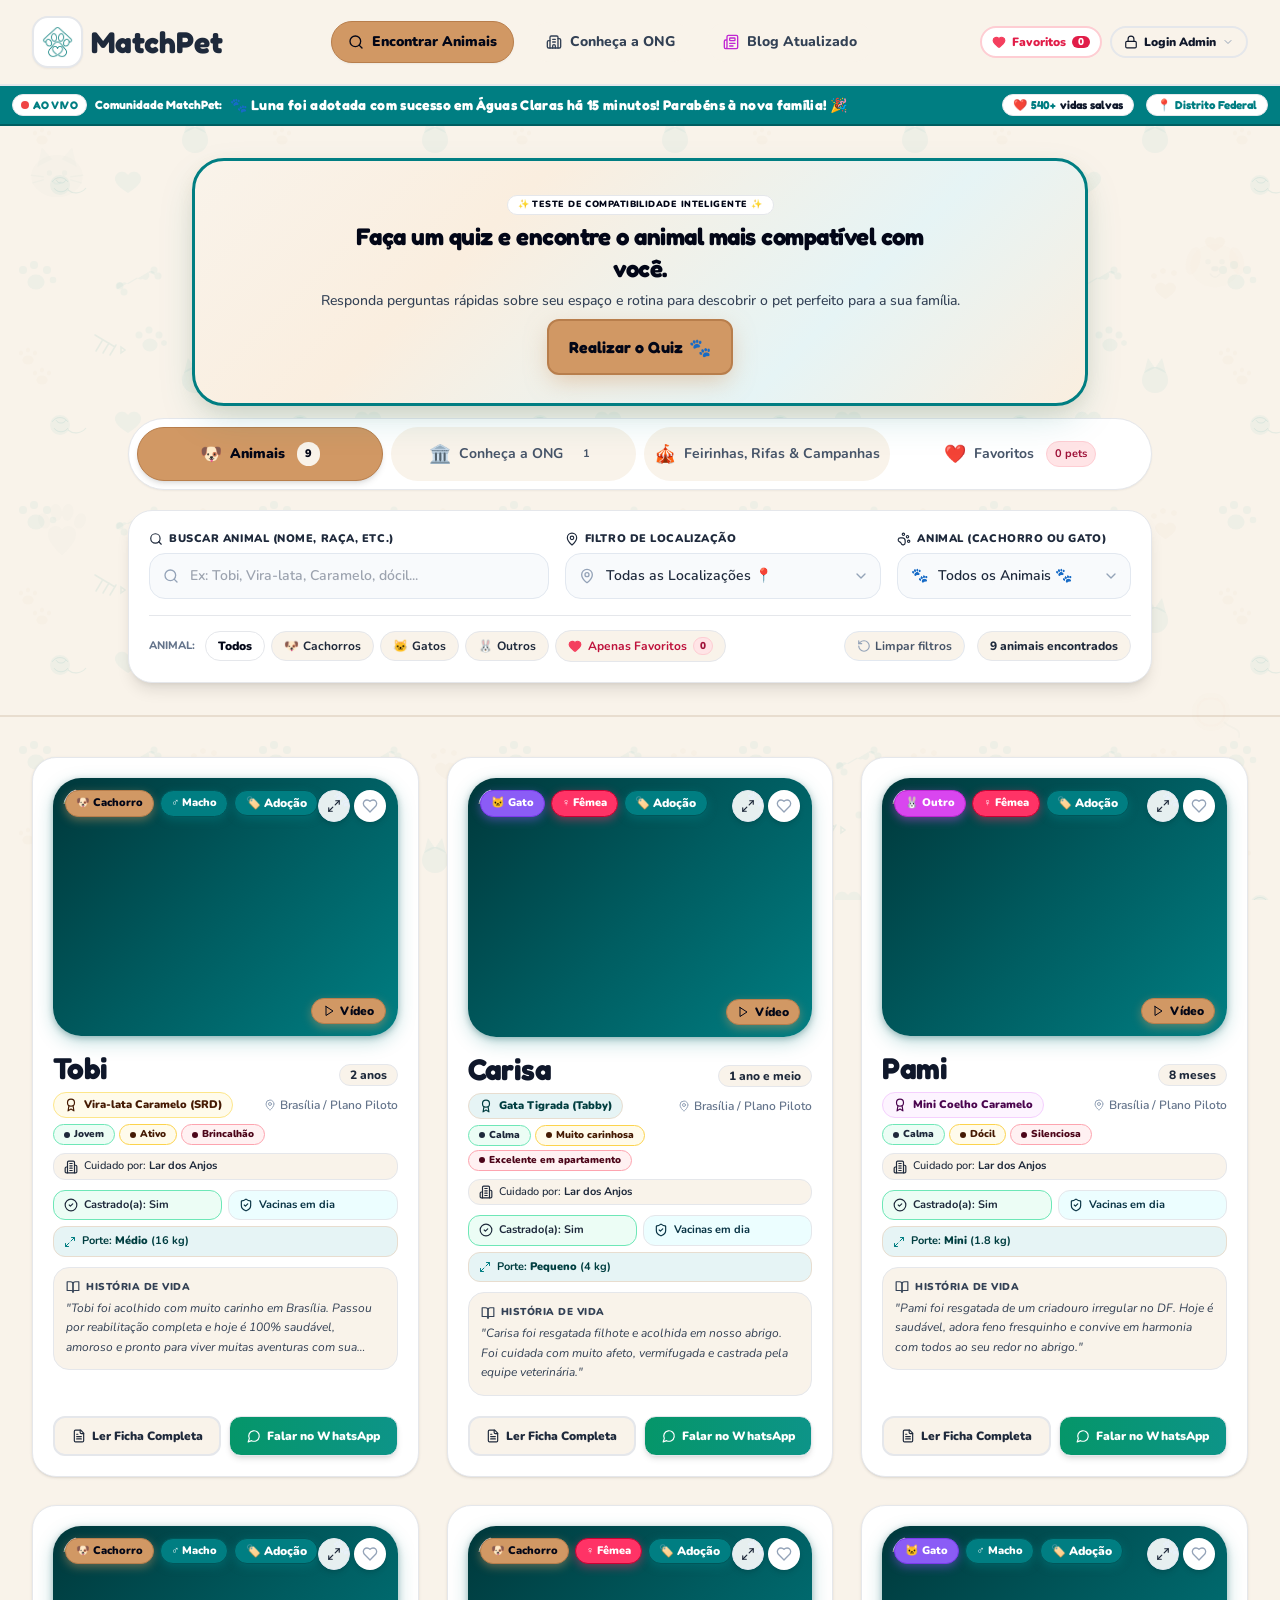
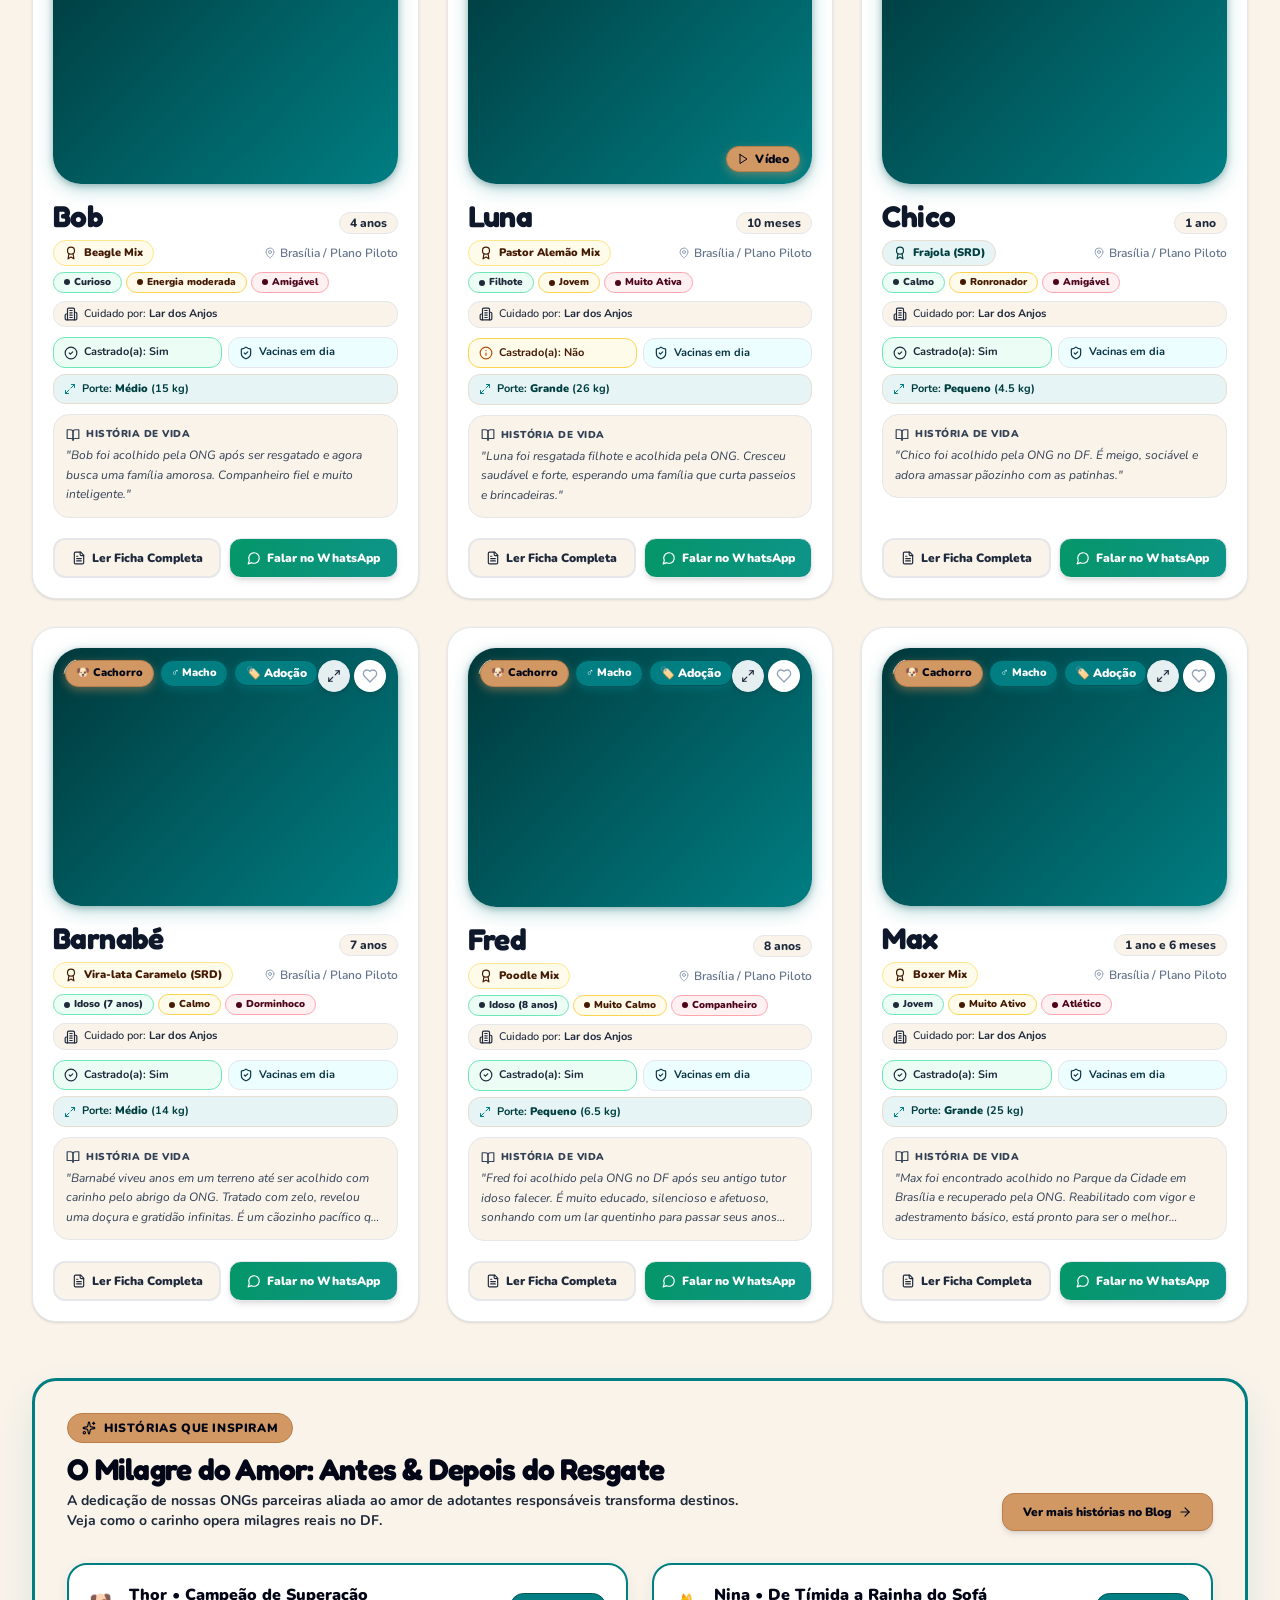
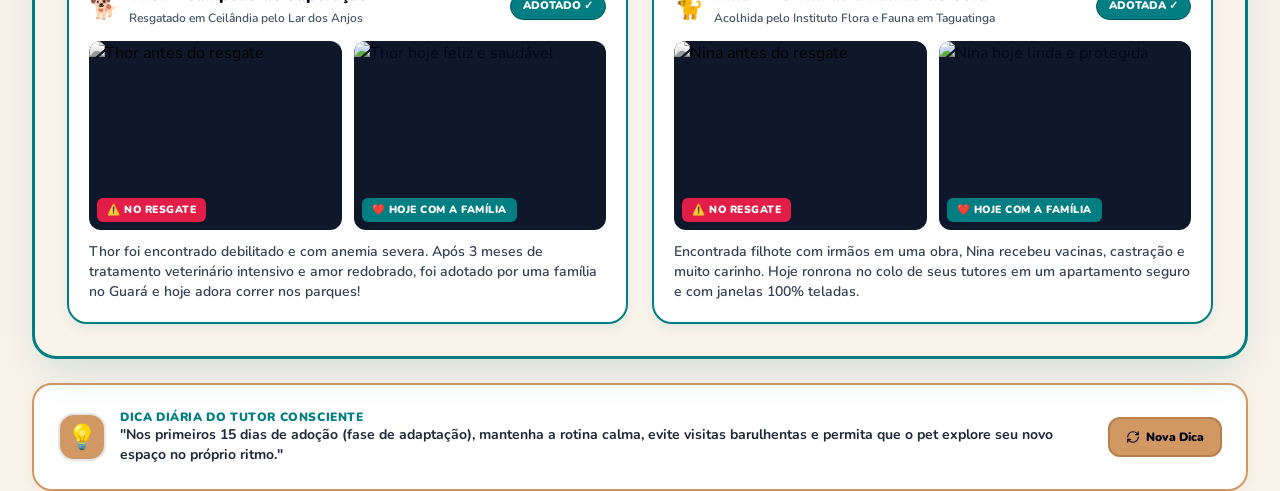
==== commit 195238b9: "fix(ui): remover aba de favoritos ao lado direito de blog atualizado no menu superior" ====
--- a/index.html
+++ b/index.html
@@ -20,11 +20,11 @@
   <link href="https://fonts.googleapis.com/css2?family=Fredoka:wght@400;500;600;700;800;900&family=Nunito:wght@600;700;800;900&family=Outfit:wght@400;500;600;700;800;900&family=Plus+Jakarta+Sans:wght@400;500;600;700;800&display=swap" rel="stylesheet">
 
   <!-- Tailwind CSS CDN -->
-  <link rel="stylesheet" href="css/tailwind.compiled.css?v=20261029_v4">
+  <link rel="stylesheet" href="css/tailwind.compiled.css?v=20261029_v6">
   <!-- Lucide Icons -->
   
   <!-- Estilos Customizados -->
-  <link rel="stylesheet" href="css/styles.css?v=20261029_v4">
+  <link rel="stylesheet" href="css/styles.css?v=20261029_v6">
   
   
 </head>
@@ -167,18 +167,7 @@
           <span>Blog Atualizado</span>
         </button>
         
-        <!-- 4. Meus Favoritos -->
-        <button 
-          type="button" 
-          id="nav-btn-favoritos" 
-          onclick="switchMainTab('favoritos')" 
-          class="nav-tab-btn px-4 py-2.5 rounded-full text-slate-700 hover:text-rose-600 hover:bg-rose-50 transition-all flex items-center gap-1.5 cursor-pointer"
-          title="Ver apenas meus animais favoritos"
-        >
-          <i data-lucide="heart" class="w-4 h-4 text-rose-500 fill-rose-500"></i>
-          <span>Favoritos</span>
-          <span id="nav-fav-badge" class="px-2 py-0.5 rounded-full text-[10px] bg-rose-100 text-rose-700 font-black border border-rose-200">0</span>
-        </button>
+
       </nav>
 
       <!-- Sessão do Usuário (Modo Anônimo) & Painel de Login para Admins (Canto Superior Direito) -->
@@ -322,6 +311,17 @@
                   </div>
                   <i data-lucide="chevron-right" class="w-3.5 h-3.5 opacity-70 group-hover:translate-x-0.5 transition-transform"></i>
                 </button>
+
+                <a 
+                  href="admin.html?tab=ong#tab-ong-historia" 
+                  class="w-full py-2.5 px-3 rounded-xl bg-teal-50 hover:bg-teal-100 text-teal-900 font-black text-xs flex items-center justify-between transition-all group border border-teal-200"
+                >
+                  <div class="flex items-center gap-2">
+                    <i data-lucide="book-open" class="w-3.5 h-3.5 text-[#007E82]"></i>
+                    <span>Editar História &amp; Trajetória da ONG</span>
+                  </div>
+                  <i data-lucide="chevron-right" class="w-3.5 h-3.5 opacity-70 group-hover:translate-x-0.5 transition-transform"></i>
+                </a>
 
                 <a 
                   href="admin.html" 
@@ -2909,15 +2909,15 @@
   </div>
 
   <!-- Scripts do App -->
-  <script src="js/lucide.min.js?v=20261029_v4"></script>
-  <script src="js/data.js?v=20261029_v4"></script>
-  <script src="js/db.js?v=20261029_v4"></script>
-  <script src="js/cloudinary.js?v=20261029_v4"></script>
-  <script src="js/match.js?v=20261029_v4"></script>
-  <script src="js/analytics.js?v=20261029_v4"></script>
-  <script src="js/storage.js?v=20261029_v4"></script>
-  <script src="js/design-studio.js?v=20261029_v4"></script>
-  <script src="js/app.js?v=20261029_v4"></script>
+  <script src="js/lucide.min.js?v=20261029_v6"></script>
+  <script src="js/data.js?v=20261029_v6"></script>
+  <script src="js/db.js?v=20261029_v6"></script>
+  <script src="js/cloudinary.js?v=20261029_v6"></script>
+  <script src="js/match.js?v=20261029_v6"></script>
+  <script src="js/analytics.js?v=20261029_v6"></script>
+  <script src="js/storage.js?v=20261029_v6"></script>
+  <script src="js/design-studio.js?v=20261029_v6"></script>
+  <script src="js/app.js?v=20261029_v6"></script>
   <script>
     lucide.createIcons();
   </script>
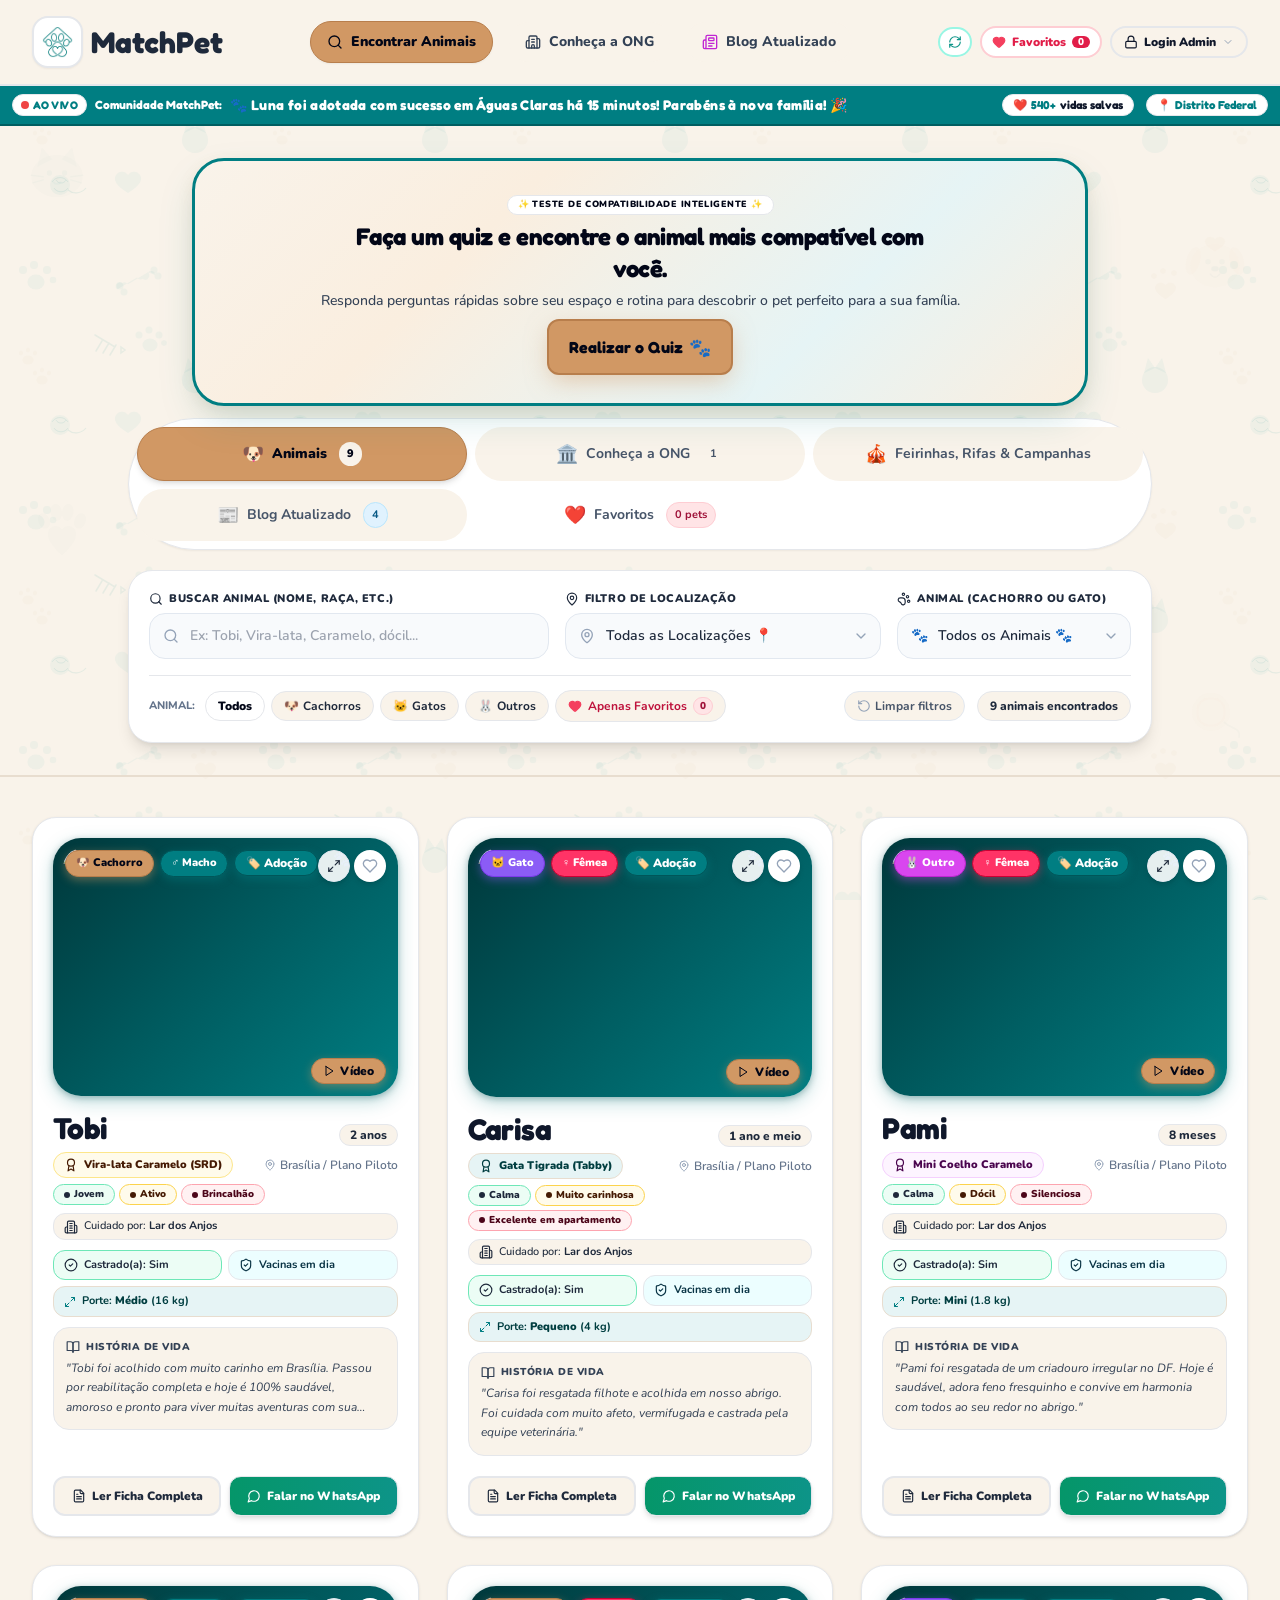
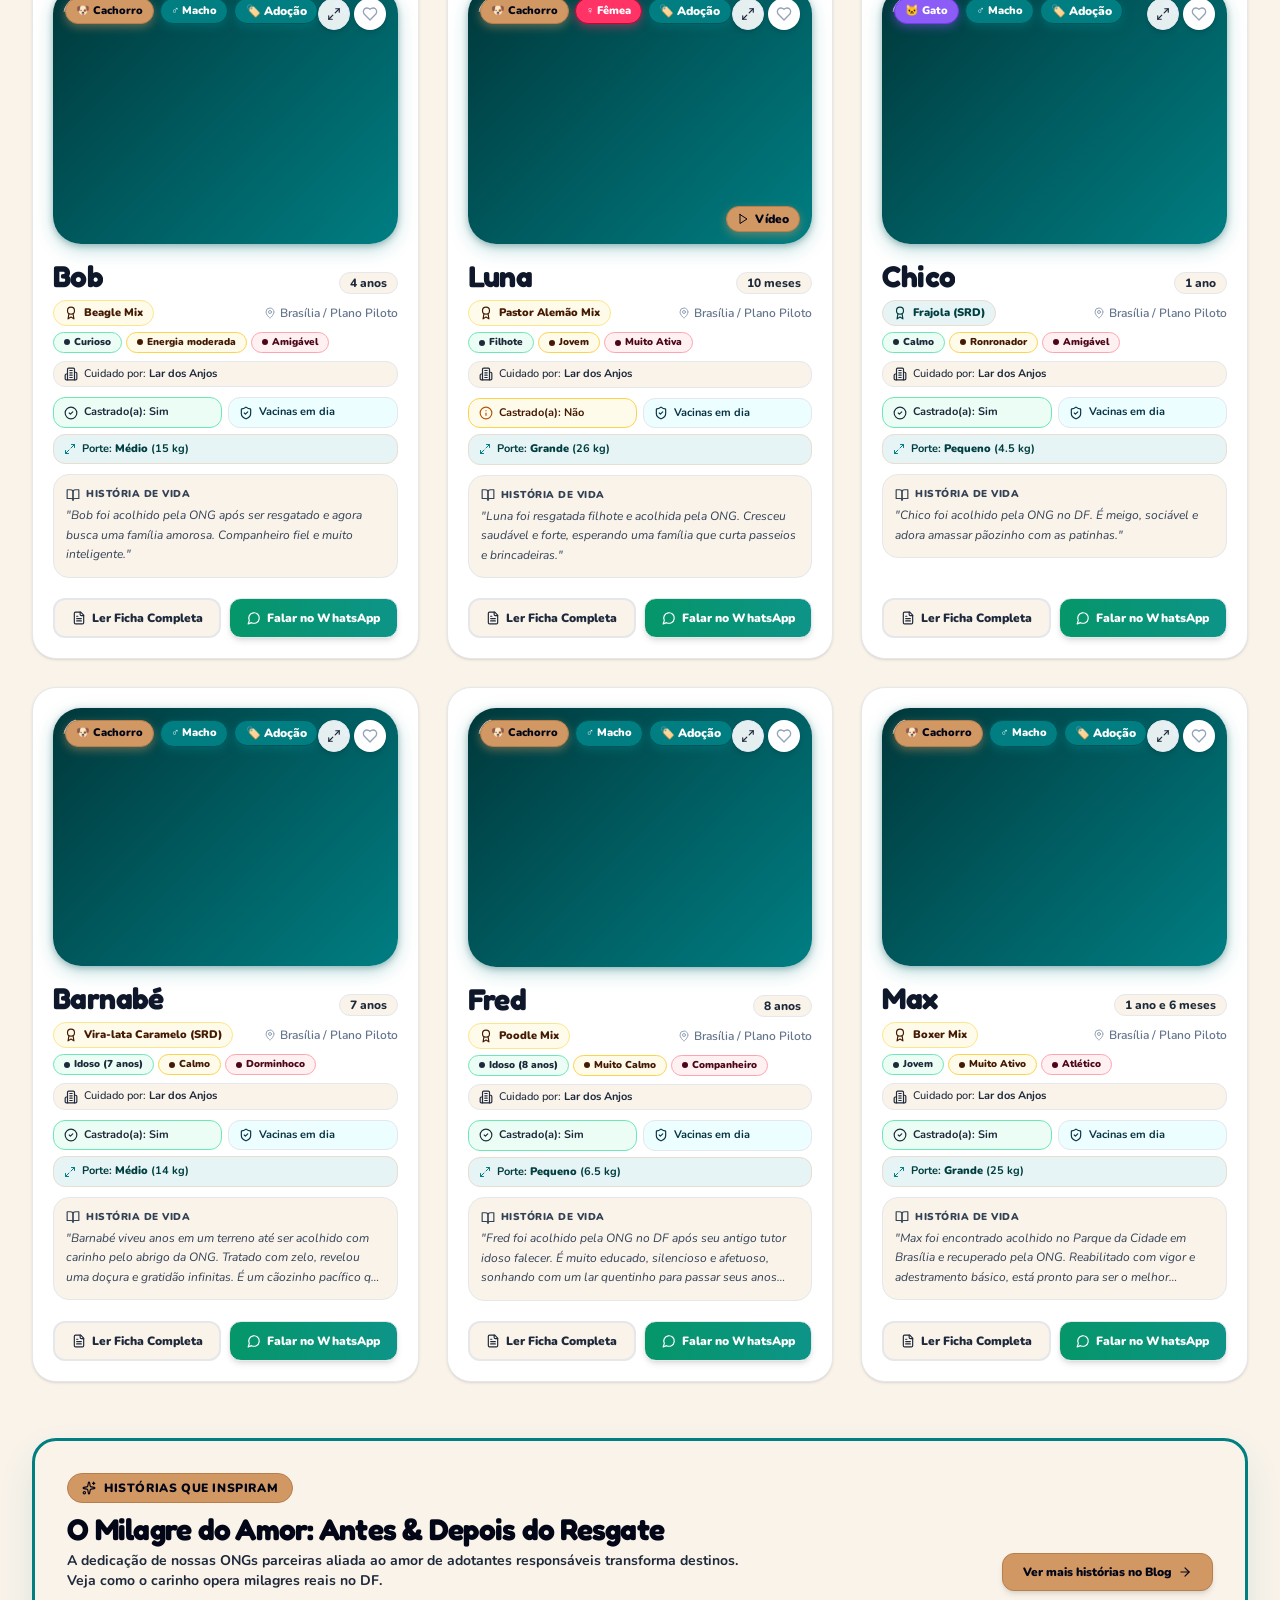
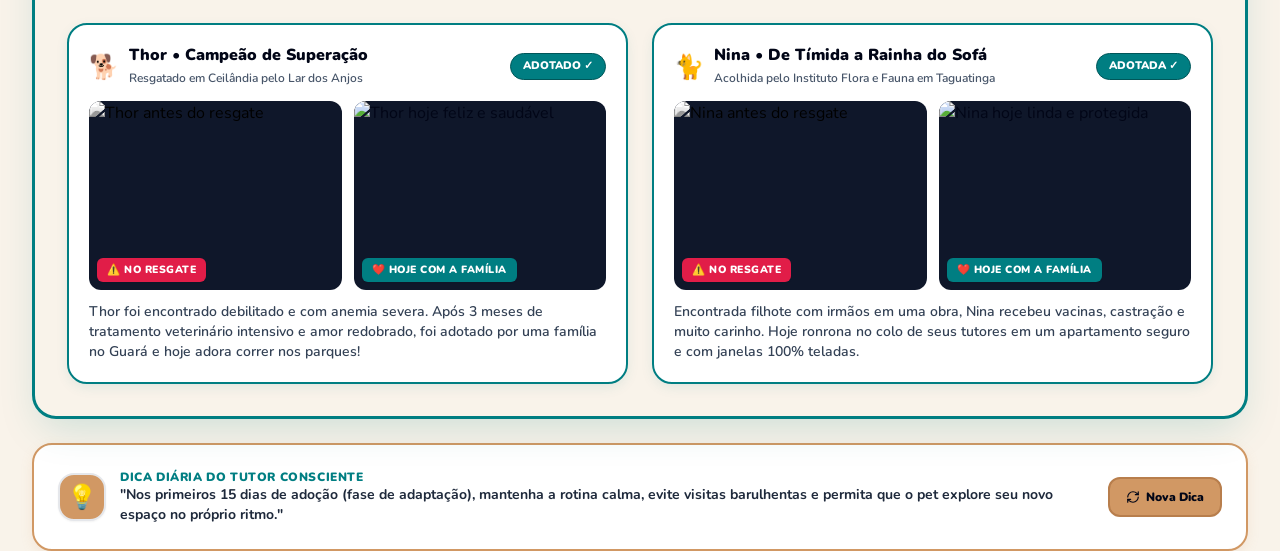
==== commit ba088322: "fix(mobile): adapt mobile navigation, anti-cache headers, and auto-sync engine v9" ====
--- a/index.html
+++ b/index.html
@@ -3,7 +3,12 @@
 <head>
   <meta charset="UTF-8">
   <meta name="viewport" content="width=device-width, initial-scale=1.0, maximum-scale=1.0, user-scalable=no, viewport-fit=cover">
-  <title>MatchPet - Plataforma de Adoção | Encontre seu Pet Ideal</title>
+  <title>MatchPet - Plataforma de Adoção | Encontre seu Pet Ideal</title>
+  <!-- Prevenção de Cache Obsoleto para Celular & Mobile -->
+  <meta http-equiv="Cache-Control" content="no-cache, no-store, must-revalidate">
+  <meta http-equiv="Pragma" content="no-cache">
+  <meta http-equiv="Expires" content="0">
+
   
   <!-- Favicon Oficial MatchPet (Logo Nova da Guia do Navegador) -->
   <link rel="icon" type="image/png" sizes="64x64" href="img/matchpet-icon.png?v=2">
@@ -20,11 +25,11 @@
   <link href="https://fonts.googleapis.com/css2?family=Fredoka:wght@400;500;600;700;800;900&family=Nunito:wght@600;700;800;900&family=Outfit:wght@400;500;600;700;800;900&family=Plus+Jakarta+Sans:wght@400;500;600;700;800&display=swap" rel="stylesheet">
 
   <!-- Tailwind CSS CDN -->
-  <link rel="stylesheet" href="css/tailwind.compiled.css?v=20261029_v6">
+  <link rel="stylesheet" href="css/tailwind.compiled.css?v=20261102_v9">
   <!-- Lucide Icons -->
   
   <!-- Estilos Customizados -->
-  <link rel="stylesheet" href="css/styles.css?v=20261029_v6">
+  <link rel="stylesheet" href="css/styles.css?v=20261102_v9">
   
   
 </head>
@@ -181,6 +186,18 @@
           </div>
         </div>
         
+        <!-- Botão Rápido de Sincronizar Dados no Cabeçalho -->
+        <button
+          type="button"
+          id="btn-header-sync"
+          onclick="handleManualDataSync(this)"
+          class="inline-flex items-center gap-1 px-2 sm:px-2.5 py-1.5 rounded-full bg-white hover:bg-teal-50 text-teal-700 hover:text-teal-800 text-xs font-black border-2 border-teal-200 hover:border-teal-300 shadow-2xs transition-all cursor-pointer select-none flex-shrink-0"
+          title="Atualizar dados da plataforma e sincronizar novidades"
+        >
+          <i data-lucide="refresh-cw" class="w-3.5 h-3.5 text-teal-600"></i>
+          <span class="hidden md:inline text-[11px]">Atualizar</span>
+        </button>
+
         <!-- Botão Rápido de Favoritos no Cabeçalho -->
         <button
           type="button"
@@ -321,6 +338,16 @@
                     <span>Editar História &amp; Trajetória da ONG</span>
                   </div>
                   <i data-lucide="chevron-right" class="w-3.5 h-3.5 opacity-70 group-hover:translate-x-0.5 transition-transform"></i>
+                </a>
+                <a 
+                  href="admin.html?tab=blog" 
+                  class="w-full py-2.5 px-3 rounded-xl bg-sky-50 hover:bg-sky-100 text-sky-900 font-bold text-xs flex items-center justify-between transition-all group border border-sky-200"
+                >
+                  <div class="flex items-center gap-2">
+                    <i data-lucide="newspaper" class="w-3.5 h-3.5 text-sky-700"></i>
+                    <span>Editar Blog Atualizado</span>
+                  </div>
+                  <i data-lucide="chevron-right" class="w-3.5 h-3.5 opacity-70 group-hover:translate-x-0.5 transition-transform"></i>
                 </a>
 
                 <a 
@@ -335,6 +362,18 @@
                 </a>
               </div>
 
+                              <button 
+                  type="button" 
+                  onclick="handleManualDataSync(this); toggleAdminHeaderPanel(event, false);" 
+                  class="w-full py-2.5 px-3 rounded-xl bg-teal-50 hover:bg-teal-100 text-teal-900 font-bold text-xs flex items-center justify-between transition-all group border border-teal-200 cursor-pointer"
+                  title="Atualizar e carregar todos os dados recentes da plataforma"
+                >
+                  <div class="flex items-center gap-2">
+                    <i data-lucide="refresh-cw" class="w-3.5 h-3.5 text-teal-600"></i>
+                    <span>Sincronizar Novidades / Atualizar</span>
+                  </div>
+                  <i data-lucide="chevron-right" class="w-3.5 h-3.5 opacity-70 group-hover:translate-x-0.5 transition-transform"></i>
+                </button>
               <div class="pt-2 border-t border-slate-100">
                 <button 
                   type="button" 
@@ -352,7 +391,53 @@
       </div>
 
     </div>
-  </header>
+  </header>
+  <!-- Barra de Navegação Rápida Exclusiva para Celulares / Mobile (Sticky Touch) -->
+  <nav id="mobile-sticky-nav" class="md:hidden sticky top-[3.75rem] z-25 bg-[#F9F3EA]/95 backdrop-blur-md border-b border-[#e8ddcf] py-1 px-2 overflow-x-auto no-scrollbar shadow-xs">
+    <div class="flex items-center gap-1.5 min-w-max mx-auto px-1">
+      <button
+        type="button"
+        id="mobile-nav-btn-animais"
+        onclick="switchMainTab('animais')"
+        class="mobile-nav-pill active flex items-center gap-1 px-3 py-1.5 rounded-full text-xs font-black bg-[#D19864] text-slate-950 border border-[#b87e4c] shadow-2xs transition-all cursor-pointer whitespace-nowrap"
+      >
+        <span>🐶 Animais</span>
+      </button>
+      <button
+        type="button"
+        id="mobile-nav-btn-ongs"
+        onclick="switchMainTab('ongs')"
+        class="mobile-nav-pill flex items-center gap-1 px-3 py-1.5 rounded-full text-xs font-bold text-slate-700 bg-white hover:bg-teal-50 border border-slate-200 shadow-2xs transition-all cursor-pointer whitespace-nowrap"
+      >
+        <span>🏛️ Conheça a ONG</span>
+      </button>
+      <button
+        type="button"
+        id="mobile-nav-btn-rifas-eventos"
+        onclick="switchMainTab('rifas-eventos')"
+        class="mobile-nav-pill flex items-center gap-1 px-3 py-1.5 rounded-full text-xs font-bold text-slate-700 bg-white hover:bg-teal-50 border border-slate-200 shadow-2xs transition-all cursor-pointer whitespace-nowrap"
+      >
+        <span>🎪 Rifas &amp; Eventos</span>
+      </button>
+      <button
+        type="button"
+        id="mobile-nav-btn-blog"
+        onclick="switchMainTab('blog')"
+        class="mobile-nav-pill flex items-center gap-1 px-3 py-1.5 rounded-full text-xs font-bold text-slate-700 bg-white hover:bg-teal-50 border border-slate-200 shadow-2xs transition-all cursor-pointer whitespace-nowrap"
+      >
+        <span>📰 Blog Atualizado</span>
+      </button>
+      <button
+        type="button"
+        id="mobile-nav-btn-favoritos"
+        onclick="switchMainTab('favoritos')"
+        class="mobile-nav-pill flex items-center gap-1 px-3 py-1.5 rounded-full text-xs font-bold text-slate-700 bg-white hover:bg-rose-50 border border-slate-200 shadow-2xs transition-all cursor-pointer whitespace-nowrap"
+      >
+        <span>❤️ Favoritos</span>
+      </button>
+    </div>
+  </nav>
+
 
   <!-- Barra de Atividades em Tempo Real (Cor Oficial da Marca #007E82) -->
   <div id="live-activity-ticker" class="text-white text-xs py-2 sm:py-2.5 px-3 sm:px-4 border-b-2 border-[#005e61] shadow-sm overflow-hidden font-cute" style="background-color: #007E82 !important;">
@@ -434,7 +519,7 @@
 
       <!-- Novo Painel de Abas do Portal (Animais, ONGs, Rifas ou Eventos) - Posicionado Acima da Barra de Pesquisa -->
       <div class="max-w-5xl mx-auto mb-4 sm:mb-5">
-        <div class="bg-white p-1.5 sm:p-2 rounded-2xl sm:rounded-full border border-[#b2dedf]/90 shadow-sm grid grid-cols-2 md:grid-cols-4 gap-1.5 sm:gap-2">
+        <div class="bg-white p-1.5 sm:p-2 rounded-2xl sm:rounded-full border border-[#b2dedf]/90 shadow-sm grid grid-cols-2 sm:grid-cols-3 lg:grid-cols-5 gap-1.5 sm:gap-2">
           
           <!-- Aba 1: Animais -->
           <button 
@@ -472,7 +557,20 @@
             <span class="portal-tab-label-short sm:hidden">Rifas &amp; Eventos</span>
           </button>
 
-          <!-- Aba 4: Meus Favoritos -->
+          
+          <!-- Aba 4: Blog Atualizado -->
+          <button 
+            type="button" 
+            id="portal-tab-blog" 
+            onclick="switchMainTab('blog')" 
+            class="portal-segment-tab flex-1 inline-flex items-center justify-center gap-1 sm:gap-2 px-2.5 sm:px-4 py-2.5 sm:py-3 rounded-xl sm:rounded-full text-xs sm:text-sm font-bold text-slate-600 hover:text-[#004245] hover:bg-[#F9F3EA] transition-all whitespace-nowrap cursor-pointer"
+          >
+            <span class="text-sm sm:text-lg flex-shrink-0">📰</span>
+            <span>Blog Atualizado</span>
+            <span id="panel-badge-blog" class="ml-1 px-1.5 sm:px-2 py-0.5 rounded-full text-[9.5px] sm:text-[11px] bg-sky-100 text-sky-800 font-bold border border-sky-200 flex-shrink-0">4</span>
+          </button>
+
+          <!-- Aba 5: Meus Favoritos -->
           <button 
             type="button" 
             id="portal-tab-favoritos" 
@@ -1091,7 +1189,16 @@
           </div>
           <h2 class="text-2xl sm:text-3xl font-black text-slate-950 tracking-tight">
             Blog Atualizado • Histórias, Dicas &amp; Notícias
-          </h2>
+          </h2>
+          <div class="pt-1">
+            <a 
+              href="admin.html?tab=blog" 
+              class="inline-flex items-center gap-1.5 px-3 py-1.5 rounded-xl bg-slate-900 hover:bg-slate-800 text-white text-xs font-bold transition-all shadow-2xs"
+            >
+              <i data-lucide="edit-3" class="w-3.5 h-3.5 text-teal-400"></i>
+              <span>Gerenciar Matérias no Painel</span>
+            </a>
+          </div>
           <p class="text-xs sm:text-sm text-slate-800 leading-relaxed font-normal">
             Histórias reais e emocionantes de adoção, orientações veterinárias para o bem-estar do seu pet e novidades da causa animal no Distrito Federal.
           </p>
@@ -2909,15 +3016,15 @@
   </div>
 
   <!-- Scripts do App -->
-  <script src="js/lucide.min.js?v=20261029_v6"></script>
-  <script src="js/data.js?v=20261029_v6"></script>
-  <script src="js/db.js?v=20261029_v6"></script>
-  <script src="js/cloudinary.js?v=20261029_v6"></script>
-  <script src="js/match.js?v=20261029_v6"></script>
-  <script src="js/analytics.js?v=20261029_v6"></script>
-  <script src="js/storage.js?v=20261029_v6"></script>
-  <script src="js/design-studio.js?v=20261029_v6"></script>
-  <script src="js/app.js?v=20261029_v6"></script>
+  <script src="js/lucide.min.js?v=20261102_v9"></script>
+  <script src="js/data.js?v=20261102_v9"></script>
+  <script src="js/db.js?v=20261102_v9"></script>
+  <script src="js/cloudinary.js?v=20261102_v9"></script>
+  <script src="js/match.js?v=20261102_v9"></script>
+  <script src="js/analytics.js?v=20261102_v9"></script>
+  <script src="js/storage.js?v=20261102_v9"></script>
+  <script src="js/design-studio.js?v=20261102_v9"></script>
+  <script src="js/app.js?v=20261102_v9"></script>
   <script>
     lucide.createIcons();
   </script>
--- a/css/styles.css
+++ b/css/styles.css
@@ -1,2529 +1,5185 @@
-
-/* Mapeamento de cor de fundo oficial #F9F3EA */
-.bg-\[\#F9F3EA\],
-[class*="bg-[#F9F3EA]"],
-.bg-\[\#F7EFE4\],
-[class*="bg-[#F7EFE4]"] {
-  background-color: #F9F3EA !important;
-}
-
-/* Estilos personalizados para a plataforma de adoção e Painel Administrativo */
-
-:root {
-  --font-brand: 'Fredoka', 'Nunito', -apple-system, BlinkMacSystemFont, 'Segoe UI', sans-serif;
-  --font-body: 'Plus Jakarta Sans', system-ui, -apple-system, BlinkMacSystemFont, 'Segoe UI', Roboto, sans-serif;
-  --theme-font: var(--font-body);
-  --theme-primary: #007E82; /* Deep Velvet Violet (Harmonized with logo stroke #007E82) */
-  --theme-primary-hover: #00686c;
-  --theme-primary-dark: #004d50; /* Exact logo stroke color */
-  --theme-primary-vibrant: #007E82; /* Action purple */
-  --theme-primary-light: #e6f4f5;
-  --theme-bg: #F9F3EA;
-  --theme-secondary: #D19864;
-  --theme-secondary-hover: #b97e4a;
-  --theme-secondary-light: #faeee3;
-  --theme-border: #e8ddcf;
-  --theme-card-radius: 1.75rem;
-  --theme-card-shadow: 0 4px 20px -2px rgba(0, 126, 130, 0.08), 0 2px 6px -1px rgba(0, 0, 0, 0.04);
-}
-
-.font-brand {
-  font-family: var(--font-brand);
-  letter-spacing: -0.02em;
-}
-
-.font-body {
-  font-family: var(--font-body);
-}
-
-.brand-title {
-  font-family: var(--font-brand);
-  font-weight: 800;
-  letter-spacing: -0.03em;
-  color: #1e1b4b;
-}
-
-.brand-subtitle {
-  font-family: var(--font-brand);
-  font-weight: 700;
-  letter-spacing: 0.12em;
-  text-transform: uppercase;
-}
-
-/* Monoline Card Styling mirroring the logo stroke */
-.brand-card {
-  background: #ffffff;
-  border: 2px solid #e8ddcf;
-  border-radius: 1.75rem;
-  transition: transform 0.2s cubic-bezier(0.16, 1, 0.3, 1), box-shadow 0.2s cubic-bezier(0.16, 1, 0.3, 1), border-color 0.2s ease;
-  box-shadow: 0 4px 20px -2px rgba(0, 126, 130, 0.06);
-}
-
-.brand-card:hover {
-  border-color: #007E82;
-  transform: translateY(-4px);
-  box-shadow: 0 20px 30px -8px rgba(0, 126, 130, 0.12), 0 8px 12px -4px rgba(0, 126, 130, 0.06);
-}
-
-/* Glassmorphism Header */
-.brand-header {
-  background: rgba(249, 243, 234, 0.96);
-  border-bottom: 2px solid #e8ddcf;
-}
-
-html {
-  text-rendering: optimizeSpeed;
-}
-
-body {
-  font-family: var(--theme-font);
-  background-color: #F9F3EA !important;
-  background-image: url("data:image/svg+xml,%3Csvg width='240' height='240' viewBox='0 0 240 240' xmlns='http://www.w3.org/2000/svg'%3E%3Cg fill='%23007E82' fill-opacity='0.045'%3E%3C!-- Dog Paw 1 --%3E%3Cellipse cx='36' cy='42' rx='8.5' ry='7.5'/%3E%3Ccircle cx='23' cy='30' r='4'/%3E%3Ccircle cx='34' cy='25' r='4'/%3E%3Ccircle cx='47' cy='30' r='4'/%3E%3Ccircle cx='53' cy='40' r='3.2'/%3E%3C!-- Bone --%3E%3Cpath d='M155 35a4 4 0 0 0-4-4 4 4 0 0 0-3 1.3l-20 12a4 4 0 0 0-5.7-1.3 4 4 0 0 0-6.6 3.7 4 4 0 0 0 1.3 2.7l20-12a4 4 0 0 0 5.7 1.3 4 4 0 0 0 6.6-3.7 4 4 0 0 0-1.3-2.7z'/%3E%3Ccircle cx='120' cy='46' r='3.5'/%3E%3Ccircle cx='124' cy='52' r='3.5'/%3E%3Ccircle cx='154' cy='30' r='3.5'/%3E%3Ccircle cx='158' cy='36' r='3.5'/%3E%3C!-- Cat Face Outline --%3E%3Ccircle cx='195' cy='140' r='13'/%3E%3Cpolygon points='184,133 188,118 195,128'/%3E%3Cpolygon points='206,133 202,118 195,128'/%3E%3C!-- Ball of Yarn --%3E%3Ccircle cx='60' cy='185' r='10'/%3E%3Cpath d='M52 182c4-6 12-6 16 0m-14 6c3 5 11 5 14 0m-12-8c2 4 8 4 10 0' stroke='%23007E82' stroke-width='1' fill='none' stroke-opacity='0.08'/%3E%3Cpath d='M68 190c6 5 14 3 18-2' stroke='%23007E82' stroke-width='1.2' fill='none' stroke-opacity='0.08'/%3E%3C!-- Little Heart --%3E%3Cpath d='M140 175c-3-4.5-9-4.5-12 0-3-4.5-9-4.5-12 0-3 4.5 0 10.5 12 18 12-7.5 15-13.5 12-18z'/%3E%3C!-- Fishbone --%3E%3Cpath d='M95 95l20 12m-16-1l-3 5m3-5l3-5m4 7l-3 5m3-5l3-5m4 7l-3 5m3-5l3-5m5 8l4-3-4-3z' stroke='%23007E82' stroke-width='1.5' stroke-linecap='round' fill='none' stroke-opacity='0.07'/%3E%3C!-- Cute Paw 2 --%3E%3Cellipse cx='150' cy='105' rx='7.5' ry='6.5'/%3E%3Ccircle cx='139' cy='95' r='3.5'/%3E%3Ccircle cx='149' cy='90' r='3.5'/%3E%3Ccircle cx='159' cy='95' r='3.5'/%3E%3Ccircle cx='164' cy='103' r='2.8'/%3E%3C/g%3E%3Cg fill='%23D19864' fill-opacity='0.045'%3E%3C!-- Caramel Heart Paw --%3E%3Cpath d='M215 45c-2.5-3.5-7-3.5-9.5 0-2.5-3.5-7-3.5-9.5 0-2.5 3.5 0 8.5 9.5 14 9.5-5.5 12-10.5 9.5-14z'/%3E%3Ccircle cx='194' cy='36' r='2.8'/%3E%3Ccircle cx='203' cy='31' r='2.8'/%3E%3Ccircle cx='214' cy='33' r='2.8'/%3E%3C!-- Walking Paws Trail --%3E%3Cellipse cx='28' cy='120' rx='5.5' ry='4.5'/%3E%3Ccircle cx='21' cy='113' r='2.2'/%3E%3Ccircle cx='28' cy='110' r='2.2'/%3E%3Ccircle cx='35' cy='113' r='2.2'/%3E%3Cellipse cx='42' cy='140' rx='5.5' ry='4.5'/%3E%3Ccircle cx='35' cy='133' r='2.2'/%3E%3Ccircle cx='42' cy='130' r='2.2'/%3E%3Ccircle cx='49' cy='133' r='2.2'/%3E%3C/g%3E%3C/svg%3E");
-  background-attachment: fixed;
-  color: #1e293b;
-  -webkit-font-smoothing: antialiased;
-  text-rendering: optimizeSpeed;
-  overflow-x: hidden;
-}
-
-/* Cute Ambient Background Stickers */
-.cute-bg-sticker {
-  position: fixed;
-  pointer-events: none;
-  user-select: none;
-  z-index: 0;
-  opacity: 0.14;
-  transition: opacity 0.3s ease;
-  animation: cute-float 8s ease-in-out infinite alternate;
-}
-
-.cute-bg-sticker-reverse {
-  position: fixed;
-  pointer-events: none;
-  user-select: none;
-  z-index: 0;
-  opacity: 0.12;
-  transition: opacity 0.3s ease;
-  animation: cute-float-reverse 9s ease-in-out infinite alternate;
-}
-
-@keyframes cute-float {
-  0% { transform: translateY(0px) rotate(0deg); }
-  50% { transform: translateY(-12px) rotate(3deg); }
-  100% { transform: translateY(0px) rotate(-2deg); }
-}
-
-@keyframes cute-float-reverse {
-  0% { transform: translateY(0px) rotate(0deg); }
-  50% { transform: translateY(14px) rotate(-4deg); }
-  100% { transform: translateY(0px) rotate(2deg); }
-}
-
-/* Card layout & scroll optimizations - ultra-smooth hardware-accelerated 60/120fps */
-.pet-card {
-  transform: translateZ(0);
-  backface-visibility: hidden;
-  transition: transform 0.25s cubic-bezier(0.16, 1, 0.3, 1), 
-              box-shadow 0.25s cubic-bezier(0.16, 1, 0.3, 1),
-              border-color 0.25s ease,
-              background 0.25s ease;
-}
-
-.pet-card:hover {
-  transform: translateY(-4px) translateZ(0);
-  box-shadow: 0 20px 25px -5px rgba(0, 0, 0, 0.1), 0 8px 10px -6px rgba(0, 0, 0, 0.05);
-}
-
-/* ==========================================================================
-   CORES DINÂMICAS & HOVER EXPRESSIVO POR ESPÉCIE (CÃES, GATOS & OUTROS)
-   ========================================================================== */
-
-/* 1. CÃES (Cachorro) - Tom Quente de Dourado / Caramelo (#D19864) */
-.pet-card.pet-card-cachorro:hover,
-.pet-card-cachorro:hover,
-.pet-card-cachorro.hover-preview {
-  transform: translateY(-5px) translateZ(0);
-  border-color: #D19864 !important;
-  box-shadow: 0 20px 32px -5px rgba(209, 152, 100, 0.38), 0 10px 18px -6px rgba(209, 152, 100, 0.2) !important;
-  background: linear-gradient(180deg, rgba(254, 243, 199, 0.25) 0%, #ffffff 42%) !important;
-}
-
-.pet-card.pet-card-cachorro:hover .pet-card-brand-frame,
-.pet-card-cachorro:hover .pet-card-frame-cachorro,
-.pet-card-cachorro.hover-preview .pet-card-brand-frame,
-.pet-card-cachorro.hover-preview .pet-card-frame-cachorro {
-  background: linear-gradient(135deg, #00383b 0%, #005c60 50%, #D19864 100%) !important;
-  box-shadow: 0 10px 28px rgba(209, 152, 100, 0.4), 0 4px 12px rgba(0, 56, 59, 0.25) !important;
-}
-
-/* 2. GATOS (Gato) - Tom Nobre e Vibrante de Roxo / Violeta Real (#8b5cf6 / #7c3aed) */
-.pet-card.pet-card-gato:hover,
-.pet-card-gato:hover,
-.pet-card-gato.hover-preview {
-  transform: translateY(-5px) translateZ(0);
-  border-color: #8b5cf6 !important;
-  box-shadow: 0 20px 32px -5px rgba(139, 92, 246, 0.4), 0 10px 18px -6px rgba(139, 92, 246, 0.22) !important;
-  background: linear-gradient(180deg, rgba(243, 232, 255, 0.3) 0%, #ffffff 42%) !important;
-}
-
-.pet-card.pet-card-gato:hover .pet-card-brand-frame,
-.pet-card-gato:hover .pet-card-frame-gato,
-.pet-card-gato.hover-preview .pet-card-brand-frame,
-.pet-card-gato.hover-preview .pet-card-frame-gato {
-  background: linear-gradient(135deg, #2e1065 0%, #581c87 50%, #8b5cf6 100%) !important;
-  box-shadow: 0 10px 28px rgba(139, 92, 246, 0.45), 0 4px 12px rgba(46, 16, 101, 0.3) !important;
-}
-
-/* 3. OUTROS (Outro / Roedores / Aves) - Tom Marcante de Magenta / Fuchsia (#d946ef / #c026d3) */
-.pet-card.pet-card-outro:hover,
-.pet-card-outro:hover,
-.pet-card-outro.hover-preview {
-  transform: translateY(-5px) translateZ(0);
-  border-color: #d946ef !important;
-  box-shadow: 0 20px 32px -5px rgba(217, 70, 239, 0.4), 0 10px 18px -6px rgba(217, 70, 239, 0.22) !important;
-  background: linear-gradient(180deg, rgba(253, 232, 255, 0.3) 0%, #ffffff 42%) !important;
-}
-
-.pet-card.pet-card-outro:hover .pet-card-brand-frame,
-.pet-card-outro:hover .pet-card-frame-outro,
-.pet-card-outro.hover-preview .pet-card-brand-frame,
-.pet-card-outro.hover-preview .pet-card-frame-outro {
-  background: linear-gradient(135deg, #4a044e 0%, #701a75 50%, #d946ef 100%) !important;
-  box-shadow: 0 10px 28px rgba(217, 70, 239, 0.45), 0 4px 12px rgba(74, 4, 78, 0.3) !important;
-}
-
-/* Grid smooth containment */
-#pets-grid, #ongs-grid, #eventos-grid, #rifas-grid {
-  content-visibility: visible;
-}
-
-/* Video badge glow & pulse */
-@keyframes pulse-soft {
-  0%, 100% {
-    transform: scale(1);
-    opacity: 1 !important;
-  }
-  50% {
-    transform: scale(1.06);
-    opacity: 1 !important;
-  }
-}
-
-.video-pulse {
-  animation: pulse-soft 2s infinite ease-in-out;
-}
-
-/* Custom scrollbars */
-::-webkit-scrollbar {
-  width: 8px;
-  height: 8px;
-}
-
-::-webkit-scrollbar-track {
-  background: #f1f5f9;
-}
-
-::-webkit-scrollbar-thumb {
-  background: #cbd5e1;
-  border-radius: 9999px;
-}
-
-::-webkit-scrollbar-thumb:hover {
-  background: #94a3b8;
-}
-
-/* Modal animations */
-.modal-backdrop {
-  transition: opacity 0.25s ease-out;
-}
-
-.modal-content {
-  transition: transform 0.25s ease-out, opacity 0.25s ease-out;
-}
-
-.modal-backdrop.open {
-  opacity: 1;
-  pointer-events: auto;
-}
-
-.modal-content.open {
-  transform: scale(1) translateY(0);
-  opacity: 1;
-}
-
-/* Video aspect ratio */
-.video-responsive-wrapper {
-  position: relative;
-  padding-bottom: 56.25%; /* 16:9 */
-  height: 0;
-  overflow: hidden;
-  border-radius: 0.75rem;
-  background-color: #0f172a;
-}
-
-.video-responsive-wrapper iframe,
-.video-responsive-wrapper video {
-  position: absolute;
-  top: 0;
-  left: 0;
-  width: 100%;
-  height: 100%;
-  border: 0;
-}
-
-/* Dropzone de Upload de Mídias */
-.dropzone {
-  border: 2px dashed #cbd5e1;
-  border-radius: 1rem;
-  padding: 1.5rem;
-  text-align: center;
-  background-color: #f8fafc;
-  transition: all 0.2s ease-in-out;
-  cursor: pointer;
-}
-
-.dropzone:hover,
-.dropzone.dragover {
-  border-color: #007E82;
-  background-color: #f5f3ff;
-}
-
-/* Miniaturas com botão de remover */
-.photo-preview-item {
-  position: relative;
-  border-radius: 0.75rem;
-  overflow: hidden;
-  aspect-ratio: 1 / 1;
-  box-shadow: 0 1px 3px 0 rgba(0, 0, 0, 0.1);
-  border: 1px solid #e2e8f0;
-}
-
-.photo-preview-item img {
-  width: 100%;
-  height: 100%;
-  object-fit: cover;
-}
-
-.photo-preview-item .remove-btn {
-  position: absolute;
-  top: 0.25rem;
-  right: 0.25rem;
-  background-color: rgba(239, 68, 68, 0.9);
-  color: white;
-  border-radius: 9999px;
-  width: 1.5rem;
-  height: 1.5rem;
-  display: flex;
-  align-items: center;
-  justify-content: center;
-  opacity: 0;
-  transition: opacity 0.2s ease-in-out;
-}
-
-.photo-preview-item:hover .remove-btn {
-  opacity: 1;
-}
-
-/* Toast Notifications */
-#toast-notification {
-  position: fixed;
-  bottom: 1.5rem;
-  right: 1.5rem;
-  z-index: 100;
-  transition: transform 0.3s cubic-bezier(0.4, 0, 0.2, 1), opacity 0.3s ease-out;
-}
-
-/* Quiz Radio Option Cards */
-#quiz-form label:has(input:checked) {
-  border-color: #007E82;
-  background-color: #faf5ff;
-  box-shadow: 0 0 0 2px #007E82;
-}
-
-/* Custom badge styling & Tons Pastéis */
-.badge-pill {
-  display: inline-flex;
-  align-items: center;
-  gap: 0.35rem;
-  padding: 0.25rem 0.65rem;
-  font-size: 0.75rem;
-  font-weight: 600;
-  border-radius: 9999px;
-  line-height: 1;
-}
-
-.badge-pastel-purple {
-  background-color: #e6f4f5;
-  color: #6b21a8;
-  border: 1px solid #b2dedf;
-}
-
-.badge-pastel-mint {
-  background-color: #f0fdfa;
-  color: #0f766e;
-  border: 1px solid #99f6e4;
-}
-
-.badge-pastel-sky {
-  background-color: #f0f9ff;
-  color: #0369a1;
-  border: 1px solid #bae6fd;
-}
-
-.badge-pastel-amber {
-  background-color: #fffbeb;
-  color: #b45309;
-  border: 1px solid #fde68a;
-}
-
-.badge-pastel-rose {
-  background-color: #fff1f2;
-  color: #be123c;
-  border: 1px solid #fecdd3;
-}
-
-/* Cores Chamativas & Vibrantes para Alertas e Cuidados Extras */
-.badge-chamativo-amber {
-  background: linear-gradient(135deg, #f59e0b, #ea580c);
-  color: #020617;
-  font-weight: 800;
-  box-shadow: 0 2px 8px rgba(245, 158, 11, 0.4);
-  letter-spacing: 0.025em;
-}
-
-.badge-chamativo-rose {
-  background: linear-gradient(135deg, #e11d48, #be123c);
-  color: #020617;
-  font-weight: 800;
-  box-shadow: 0 2px 8px rgba(225, 29, 72, 0.4);
-  letter-spacing: 0.025em;
-}
-
-.badge-chamativo-teal {
-  background: linear-gradient(135deg, #14b8a6, #0d9488);
-  color: #020617;
-  font-weight: 800;
-  box-shadow: 0 2px 8px rgba(13, 148, 136, 0.35);
-}
-
-.cuidados-extras-alert-box {
-  background: linear-gradient(135deg, #fffbeb 0%, #fff7ed 60%, #fff1f2 100%);
-  border: 2px solid #f59e0b;
-  border-radius: 1rem;
-  box-shadow: 0 4px 14px -2px rgba(245, 158, 11, 0.18);
-}
-
-
-/* ==========================================================================
-   DESIGN STUDIO ESTILO CANVA & ELEMENTOS VISUAIS / STICKERS
-   ========================================================================== */
-
-/* Selos e Figuras nos Cards de Pets */
-.pet-card-stamp {
-  transition: transform 0.2s ease, box-shadow 0.2s ease;
-}
-
-.pet-card:hover .pet-card-stamp {
-  transform: scale(1.05);
-}
-
-.pet-card-paw-stamp,
-.pet-card-heart-stamp {
-  pointer-events: none;
-  text-shadow: 0 2px 4px rgba(0, 0, 0, 0.25);
-  transition: transform 0.2s ease;
-}
-
-.pet-card:hover .pet-card-paw-stamp {
-  transform: translateY(-2px) rotate(4deg);
-}
-
-.pet-card:hover .pet-card-heart-stamp {
-  transform: translateY(-2px) scale(1.1);
-}
-
-/* Painel Lateral / Modal Estilo Canva */
-.canva-tab-btn {
-  display: flex;
-  flex-direction: column;
-  align-items: center;
-  justify-content: center;
-  width: 100%;
-  padding: 0.85rem 0.5rem;
-  border-radius: 0.875rem;
-  font-size: 0.6875rem;
-  font-weight: 700;
-  color: #64748b;
-  transition: all 0.2s ease;
-}
-
-.canva-tab-btn:hover {
-  background-color: #f1f5f9;
-  color: #0f172a;
-}
-
-.canva-tab-btn.active {
-  background-color: #020617;
-  color: #007E82;
-  box-shadow: 0 4px 6px -1px rgb(0 0 0 / 0.1), 0 2px 4px -2px rgb(0 0 0 / 0.1);
-}
-
-/* Seletor de Paleta / Swatch */
-.color-swatch-btn {
-  position: relative;
-  width: 2.5rem;
-  height: 2.5rem;
-  border-radius: 9999px;
-  border: 2px solid transparent;
-  transition: transform 0.15s ease, box-shadow 0.15s ease;
-  cursor: pointer;
-}
-
-.color-swatch-btn:hover {
-  transform: scale(1.1);
-}
-
-.color-swatch-btn.active {
-  border-color: #0f172a;
-  box-shadow: 0 0 0 2px #ffffff, 0 4px 6px -1px rgb(0 0 0 / 0.2);
-}
-
-/* Card de Pré-visualização de Tema */
-.preset-theme-card {
-  border: 2px solid #e2e8f0;
-  border-radius: 1rem;
-  padding: 0.75rem;
-  cursor: pointer;
-  transition: all 0.2s ease;
-  background-color: #020617;
-}
-
-.preset-theme-card:hover {
-  border-color: #cbd5e1;
-  transform: translateY(-2px);
-  box-shadow: 0 4px 12px rgba(0, 0, 0, 0.05);
-}
-
-.preset-theme-card.active {
-  border-color: #007E82;
-  background-color: #faf5ff;
-  box-shadow: 0 0 0 2px rgba(0, 126, 130, 0.2);
-}
-
-/* ==========================================================================
-   BARRA AO VIVO (COR OFICIAL #007E82)
-   ========================================================================== */
-#live-activity-ticker {
-  background-color: #007E82 !important;
-  color: #ffffff !important;
-  border-bottom: 2.5px solid #005e61 !important;
-  box-shadow: 0 2px 8px -2px rgba(0, 126, 130, 0.35) !important;
-}
-
-#live-activity-ticker-content {
-  color: #ffffff !important;
-  font-weight: 800 !important;
-}
-
-#live-activity-ticker .badge-ao-vivo {
-  background-color: #ffffff !important;
-  color: #007E82 !important;
-  font-weight: 900 !important;
-}
-
-#live-activity-ticker .badge-ao-vivo-dot {
-  width: 7.5px;
-  height: 7.5px;
-  background-color: #ef4444 !important;
-  border-radius: 9999px;
-  display: inline-block;
-  flex-shrink: 0;
-  box-shadow: 0 0 0 0 rgba(239, 68, 68, 0.7);
-  animation: liveBadgePulse 1.8s infinite;
-}
-
-@keyframes liveBadgePulse {
-  0% {
-    transform: scale(0.95);
-    box-shadow: 0 0 0 0 rgba(239, 68, 68, 0.75);
-  }
-  70% {
-    transform: scale(1.05);
-    box-shadow: 0 0 0 5px rgba(239, 68, 68, 0);
-  }
-  100% {
-    transform: scale(0.95);
-    box-shadow: 0 0 0 0 rgba(239, 68, 68, 0);
-  }
-}
-
-/* ==========================================================================
-   BANNER VITRINE - "FAÇA UM QUIZ" (MESMO PLANO DE FUNDO DO PERFIL DOS ANIMAIS)
-   ========================================================================== */
-.quiz-hero-bg-section {
-  background-color: #F9F3EA !important;
-  background-image: url("data:image/svg+xml,%3Csvg width='240' height='240' viewBox='0 0 240 240' xmlns='http://www.w3.org/2000/svg'%3E%3Cg fill='%23007E82' fill-opacity='0.045'%3E%3C!-- Dog Paw 1 --%3E%3Cellipse cx='36' cy='42' rx='8.5' ry='7.5'/%3E%3Ccircle cx='23' cy='30' r='4'/%3E%3Ccircle cx='34' cy='25' r='4'/%3E%3Ccircle cx='47' cy='30' r='4'/%3E%3Ccircle cx='53' cy='40' r='3.2'/%3E%3C!-- Bone --%3E%3Cpath d='M155 35a4 4 0 0 0-4-4 4 4 0 0 0-3 1.3l-20 12a4 4 0 0 0-5.7-1.3 4 4 0 0 0-6.6 3.7 4 4 0 0 0 1.3 2.7l20-12a4 4 0 0 0 5.7 1.3 4 4 0 0 0 6.6-3.7 4 4 0 0 0-1.3-2.7z'/%3E%3Ccircle cx='120' cy='46' r='3.5'/%3E%3Ccircle cx='124' cy='52' r='3.5'/%3E%3Ccircle cx='154' cy='30' r='3.5'/%3E%3Ccircle cx='158' cy='36' r='3.5'/%3E%3C!-- Cat Face Outline --%3E%3Ccircle cx='195' cy='140' r='13'/%3E%3Cpolygon points='184,133 188,118 195,128'/%3E%3Cpolygon points='206,133 202,118 195,128'/%3E%3C!-- Ball of Yarn --%3E%3Ccircle cx='60' cy='185' r='10'/%3E%3Cpath d='M52 182c4-6 12-6 16 0m-14 6c3 5 11 5 14 0m-12-8c2 4 8 4 10 0' stroke='%23007E82' stroke-width='1' fill='none' stroke-opacity='0.08'/%3E%3Cpath d='M68 190c6 5 14 3 18-2' stroke='%23007E82' stroke-width='1.2' fill='none' stroke-opacity='0.08'/%3E%3C!-- Little Heart --%3E%3Cpath d='M140 175c-3-4.5-9-4.5-12 0-3-4.5-9-4.5-12 0-3 4.5 0 10.5 12 18 12-7.5 15-13.5 12-18z'/%3E%3C!-- Fishbone --%3E%3Cpath d='M95 95l20 12m-16-1l-3 5m3-5l3-5m4 7l-3 5m3-5l3-5m4 7l-3 5m3-5l3-5m5 8l4-3-4-3z' stroke='%23007E82' stroke-width='1.5' stroke-linecap='round' fill='none' stroke-opacity='0.07'/%3E%3C!-- Cute Paw 2 --%3E%3Cellipse cx='150' cy='105' rx='7.5' ry='6.5'/%3E%3Ccircle cx='139' cy='95' r='3.5'/%3E%3Ccircle cx='149' cy='90' r='3.5'/%3E%3Ccircle cx='159' cy='95' r='3.5'/%3E%3Ccircle cx='164' cy='103' r='2.8'/%3E%3C/g%3E%3Cg fill='%23D19864' fill-opacity='0.045'%3E%3C!-- Caramel Heart Paw --%3E%3Cpath d='M215 45c-2.5-3.5-7-3.5-9.5 0-2.5-3.5-7-3.5-9.5 0-2.5 3.5 0 8.5 9.5 14 9.5-5.5 12-10.5 9.5-14z'/%3E%3Ccircle cx='194' cy='36' r='2.8'/%3E%3Ccircle cx='203' cy='31' r='2.8'/%3E%3Ccircle cx='214' cy='33' r='2.8'/%3E%3C!-- Walking Paws Trail --%3E%3Cellipse cx='28' cy='120' rx='5.5' ry='4.5'/%3E%3Ccircle cx='21' cy='113' r='2.2'/%3E%3Ccircle cx='28' cy='110' r='2.2'/%3E%3Ccircle cx='35' cy='113' r='2.2'/%3E%3Cellipse cx='42' cy='140' rx='5.5' ry='4.5'/%3E%3Ccircle cx='35' cy='133' r='2.2'/%3E%3Ccircle cx='42' cy='130' r='2.2'/%3E%3Ccircle cx='49' cy='133' r='2.2'/%3E%3C/g%3E%3C/svg%3E") !important;
-  background-attachment: fixed !important;
-  border-bottom: 2px solid #e8ddcf !important;
-}
-
-#custom-vitrine-banner {
-  background-color: #ffffff !important;
-  background-image: url("data:image/svg+xml,%3Csvg width='240' height='240' viewBox='0 0 240 240' xmlns='http://www.w3.org/2000/svg'%3E%3Cg fill='%23007E82' fill-opacity='0.045'%3E%3C!-- Dog Paw 1 --%3E%3Cellipse cx='36' cy='42' rx='8.5' ry='7.5'/%3E%3Ccircle cx='23' cy='30' r='4'/%3E%3Ccircle cx='34' cy='25' r='4'/%3E%3Ccircle cx='47' cy='30' r='4'/%3E%3Ccircle cx='53' cy='40' r='3.2'/%3E%3C!-- Bone --%3E%3Cpath d='M155 35a4 4 0 0 0-4-4 4 4 0 0 0-3 1.3l-20 12a4 4 0 0 0-5.7-1.3 4 4 0 0 0-6.6 3.7 4 4 0 0 0 1.3 2.7l20-12a4 4 0 0 0 5.7 1.3 4 4 0 0 0 6.6-3.7 4 4 0 0 0-1.3-2.7z'/%3E%3Ccircle cx='120' cy='46' r='3.5'/%3E%3Ccircle cx='124' cy='52' r='3.5'/%3E%3Ccircle cx='154' cy='30' r='3.5'/%3E%3Ccircle cx='158' cy='36' r='3.5'/%3E%3C!-- Cat Face Outline --%3E%3Ccircle cx='195' cy='140' r='13'/%3E%3Cpolygon points='184,133 188,118 195,128'/%3E%3Cpolygon points='206,133 202,118 195,128'/%3E%3C!-- Ball of Yarn --%3E%3Ccircle cx='60' cy='185' r='10'/%3E%3Cpath d='M52 182c4-6 12-6 16 0m-14 6c3 5 11 5 14 0m-12-8c2 4 8 4 10 0' stroke='%23007E82' stroke-width='1' fill='none' stroke-opacity='0.08'/%3E%3Cpath d='M68 190c6 5 14 3 18-2' stroke='%23007E82' stroke-width='1.2' fill='none' stroke-opacity='0.08'/%3E%3C!-- Little Heart --%3E%3Cpath d='M140 175c-3-4.5-9-4.5-12 0-3-4.5-9-4.5-12 0-3 4.5 0 10.5 12 18 12-7.5 15-13.5 12-18z'/%3E%3C!-- Fishbone --%3E%3Cpath d='M95 95l20 12m-16-1l-3 5m3-5l3-5m4 7l-3 5m3-5l3-5m4 7l-3 5m3-5l3-5m5 8l4-3-4-3z' stroke='%23007E82' stroke-width='1.5' stroke-linecap='round' fill='none' stroke-opacity='0.07'/%3E%3C!-- Cute Paw 2 --%3E%3Cellipse cx='150' cy='105' rx='7.5' ry='6.5'/%3E%3Ccircle cx='139' cy='95' r='3.5'/%3E%3Ccircle cx='149' cy='90' r='3.5'/%3E%3Ccircle cx='159' cy='95' r='3.5'/%3E%3Ccircle cx='164' cy='103' r='2.8'/%3E%3C/g%3E%3Cg fill='%23D19864' fill-opacity='0.045'%3E%3C!-- Caramel Heart Paw --%3E%3Cpath d='M215 45c-2.5-3.5-7-3.5-9.5 0-2.5-3.5-7-3.5-9.5 0-2.5 3.5 0 8.5 9.5 14 9.5-5.5 12-10.5 9.5-14z'/%3E%3Ccircle cx='194' cy='36' r='2.8'/%3E%3Ccircle cx='203' cy='31' r='2.8'/%3E%3Ccircle cx='214' cy='33' r='2.8'/%3E%3C!-- Walking Paws Trail --%3E%3Cellipse cx='28' cy='120' rx='5.5' ry='4.5'/%3E%3Ccircle cx='21' cy='113' r='2.2'/%3E%3Ccircle cx='28' cy='110' r='2.2'/%3E%3Ccircle cx='35' cy='113' r='2.2'/%3E%3Cellipse cx='42' cy='140' rx='5.5' ry='4.5'/%3E%3Ccircle cx='35' cy='133' r='2.2'/%3E%3Ccircle cx='42' cy='130' r='2.2'/%3E%3Ccircle cx='49' cy='133' r='2.2'/%3E%3C/g%3E%3C/svg%3E") !important;
-  border: 3px solid #007E82 !important;
-  box-shadow: 0 16px 40px -8px rgba(0, 126, 130, 0.22), 0 6px 16px -2px rgba(209, 152, 100, 0.18) !important;
-  border-radius: 2rem !important;
-  position: relative !important;
-  overflow: hidden !important;
-  transition: all 0.3s ease;
-}
-
-#quiz-modal .modal-content {
-  background-color: #F9F3EA !important;
-  background-image: url("data:image/svg+xml,%3Csvg width='240' height='240' viewBox='0 0 240 240' xmlns='http://www.w3.org/2000/svg'%3E%3Cg fill='%23007E82' fill-opacity='0.045'%3E%3C!-- Dog Paw 1 --%3E%3Cellipse cx='36' cy='42' rx='8.5' ry='7.5'/%3E%3Ccircle cx='23' cy='30' r='4'/%3E%3Ccircle cx='34' cy='25' r='4'/%3E%3Ccircle cx='47' cy='30' r='4'/%3E%3Ccircle cx='53' cy='40' r='3.2'/%3E%3C!-- Bone --%3E%3Cpath d='M155 35a4 4 0 0 0-4-4 4 4 0 0 0-3 1.3l-20 12a4 4 0 0 0-5.7-1.3 4 4 0 0 0-6.6 3.7 4 4 0 0 0 1.3 2.7l20-12a4 4 0 0 0 5.7 1.3 4 4 0 0 0 6.6-3.7 4 4 0 0 0-1.3-2.7z'/%3E%3Ccircle cx='120' cy='46' r='3.5'/%3E%3Ccircle cx='124' cy='52' r='3.5'/%3E%3Ccircle cx='154' cy='30' r='3.5'/%3E%3Ccircle cx='158' cy='36' r='3.5'/%3E%3C!-- Cat Face Outline --%3E%3Ccircle cx='195' cy='140' r='13'/%3E%3Cpolygon points='184,133 188,118 195,128'/%3E%3Cpolygon points='206,133 202,118 195,128'/%3E%3C!-- Ball of Yarn --%3E%3Ccircle cx='60' cy='185' r='10'/%3E%3Cpath d='M52 182c4-6 12-6 16 0m-14 6c3 5 11 5 14 0m-12-8c2 4 8 4 10 0' stroke='%23007E82' stroke-width='1' fill='none' stroke-opacity='0.08'/%3E%3Cpath d='M68 190c6 5 14 3 18-2' stroke='%23007E82' stroke-width='1.2' fill='none' stroke-opacity='0.08'/%3E%3C!-- Little Heart --%3E%3Cpath d='M140 175c-3-4.5-9-4.5-12 0-3-4.5-9-4.5-12 0-3 4.5 0 10.5 12 18 12-7.5 15-13.5 12-18z'/%3E%3C!-- Fishbone --%3E%3Cpath d='M95 95l20 12m-16-1l-3 5m3-5l3-5m4 7l-3 5m3-5l3-5m4 7l-3 5m3-5l3-5m5 8l4-3-4-3z' stroke='%23007E82' stroke-width='1.5' stroke-linecap='round' fill='none' stroke-opacity='0.07'/%3E%3C!-- Cute Paw 2 --%3E%3Cellipse cx='150' cy='105' rx='7.5' ry='6.5'/%3E%3Ccircle cx='139' cy='95' r='3.5'/%3E%3Ccircle cx='149' cy='90' r='3.5'/%3E%3Ccircle cx='159' cy='95' r='3.5'/%3E%3Ccircle cx='164' cy='103' r='2.8'/%3E%3C/g%3E%3Cg fill='%23D19864' fill-opacity='0.045'%3E%3C!-- Caramel Heart Paw --%3E%3Cpath d='M215 45c-2.5-3.5-7-3.5-9.5 0-2.5-3.5-7-3.5-9.5 0-2.5 3.5 0 8.5 9.5 14 9.5-5.5 12-10.5 9.5-14z'/%3E%3Ccircle cx='194' cy='36' r='2.8'/%3E%3Ccircle cx='203' cy='31' r='2.8'/%3E%3Ccircle cx='214' cy='33' r='2.8'/%3E%3C!-- Walking Paws Trail --%3E%3Cellipse cx='28' cy='120' rx='5.5' ry='4.5'/%3E%3Ccircle cx='21' cy='113' r='2.2'/%3E%3Ccircle cx='28' cy='110' r='2.2'/%3E%3Ccircle cx='35' cy='113' r='2.2'/%3E%3Cellipse cx='42' cy='140' rx='5.5' ry='4.5'/%3E%3Ccircle cx='35' cy='133' r='2.2'/%3E%3Ccircle cx='42' cy='130' r='2.2'/%3E%3Ccircle cx='49' cy='133' r='2.2'/%3E%3C/g%3E%3C/svg%3E") !important;
-  opacity: 1 !important;
-  border: 3px solid #007E82 !important;
-}
-
-.btn-quiz-cta {
-  background-color: #D19864 !important;
-  color: #020617 !important;
-  border: 2.5px solid #b87e4c !important;
-  font-weight: 900 !important;
-  font-family: 'Fredoka', 'Nunito', sans-serif !important;
-  box-shadow: 0 8px 24px -4px rgba(209, 152, 100, 0.5) !important;
-  transition: all 0.2s cubic-bezier(0.16, 1, 0.3, 1) !important;
-}
-
-.btn-quiz-cta:hover {
-  background-color: #b87e4c !important;
-  transform: translateY(-2px) scale(1.03) !important;
-  box-shadow: 0 12px 28px -4px rgba(209, 152, 100, 0.65) !important;
-}
-
-/* ==========================================================================
-   CARDS INSTITUCIONAIS COM FUNDO SÓLIDO (100% OPACOS, SEM TRANSPARÊNCIA)
-   ========================================================================== */
-#tab-content-ongs > div:first-child,
-#tab-content-ongs > div:nth-child(2),
-#tab-content-blog > div:first-child,
-#subcontent-eventos > div:first-child,
-#subcontent-rifas > div:first-child {
-  background-color: #ffffff !important;
-  opacity: 1 !important;
-}
-
-/* ==========================================================================
-   MODAL DO QUIZ (FUNDO SÓLIDO, HARMONIOSO E NÃO TRANSPARENTE)
-   ========================================================================== */
-#quiz-modal .modal-content {
-  background-color: #F9F3EA !important;
-  opacity: 1 !important;
-  border: 3px solid #007E82 !important;
-  border-radius: 1.75rem !important;
-  box-shadow: 0 25px 60px -15px rgba(0, 0, 0, 0.55), 0 0 0 1px rgba(0, 126, 130, 0.2) !important;
-  color: #020617 !important;
-  font-family: 'Fredoka', 'Nunito', system-ui, sans-serif !important;
-}
-
-.quiz-q-card {
-  background-color: #ffffff !important;
-  border: 1.5px solid #e8ddcf !important;
-  border-radius: 1.25rem !important;
-  box-shadow: 0 2px 6px -1px rgba(0, 0, 0, 0.04) !important;
-  color: #020617 !important;
-}
-
-.quiz-opt-btn {
-  background-color: #fdfbf7 !important;
-  border: 1.5px solid #e8ddcf !important;
-  border-radius: 0.875rem !important;
-  color: #020617 !important;
-  transition: all 0.18s ease-in-out !important;
-}
-
-.quiz-opt-btn:hover {
-  background-color: #e6f4f5 !important;
-  border-color: #007E82 !important;
-  transform: translateY(-1px) !important;
-  box-shadow: 0 3px 8px -2px rgba(0, 126, 130, 0.15) !important;
-}
-
-.quiz-opt-btn input[type="radio"]:checked ~ span,
-.quiz-opt-btn:has(input[type="radio"]:checked) {
-  background-color: #e6f4f5 !important;
-  border-color: #007E82 !important;
-  color: #004245 !important;
-}
-
-
-/* ============================================================
-   SISTEMA DE CORES: TONS PASTÉIS & CORES CHAMATIVAS (Pata Certa)
-   ============================================================ */
-
-/* Badges em Tons Pastéis Suaves */
-.badge-pastel-purple {
-  background-color: #e6f4f5;
-  color: #6b21a8;
-  border: 1px solid #e9d5ff;
-}
-
-.badge-pastel-mint {
-  background-color: #f0fdfa;
-  color: #0f766e;
-  border: 1px solid #99f6e4;
-}
-
-.badge-pastel-amber {
-  background-color: #fffbeb;
-  color: #92400e;
-  border: 1px solid #fde68a;
-}
-
-.badge-pastel-rose {
-  background-color: #fff1f2;
-  color: #9f1239;
-  border: 1px solid #fecdd3;
-}
-
-.badge-pastel-sky {
-  background-color: #f0f9ff;
-  color: #0369a1;
-  border: 1px solid #bae6fd;
-}
-
-/* Badges em Cores Chamativas para Alertas e Ações Críticas */
-.badge-chamativo-rose {
-  background: linear-gradient(135deg, #f43f5e, #e11d48);
-  color: #020617;
-  font-weight: 900;
-  box-shadow: 0 4px 12px rgba(225, 29, 72, 0.35);
-  border: 1px solid rgba(255, 255, 255, 0.2);
-}
-
-.badge-chamativo-amber {
-  background: linear-gradient(135deg, #f59e0b, #d97706);
-  color: #020617;
-  font-weight: 900;
-  box-shadow: 0 4px 12px rgba(217, 119, 6, 0.35);
-  border: 1px solid rgba(255, 255, 255, 0.2);
-}
-
-.badge-chamativo-teal {
-  background: linear-gradient(135deg, #14b8a6, #0d9488);
-  color: #020617;
-  font-weight: 900;
-  box-shadow: 0 4px 12px rgba(13, 148, 136, 0.35);
-  border: 1px solid rgba(255, 255, 255, 0.2);
-}
-
-.badge-chamativo-purple {
-  background: linear-gradient(135deg, #007E82, #007E82);
-  color: #020617;
-  font-weight: 900;
-  box-shadow: 0 4px 12px rgba(0, 126, 130, 0.35);
-  border: 1px solid rgba(255, 255, 255, 0.2);
-}
-
-/* Selo de Contrato Oficial */
-.contract-seal {
-  border: 2px solid #0d9488;
-  background-color: #f0fdfa;
-  color: #0f766e;
-}
-
-/* ============================================================
-   ESTILOS EXATOS DO MOCKUP PATA CERTA (Fidelidade Visual 100%)
-   ============================================================ */
-
-/* Fundo com Doodles de Animais Suaves nas Margens */
-.mockup-doodles-bg {
-  background-color: #F9F3EA;
-  background-image: url("data:image/svg+xml,%3Csvg width='160' height='160' viewBox='0 0 160 160' xmlns='http://www.w3.org/2000/svg'%3E%3Cg fill='%23007E82' fill-opacity='0.045' fill-rule='evenodd'%3E%3C!-- Pata 1 --%3E%3Cellipse cx='28' cy='28' rx='7' ry='6'/%3E%3Ccircle cx='18' cy='18' r='3.5'/%3E%3Ccircle cx='27' cy='14' r='3.5'/%3E%3Ccircle cx='37' cy='18' r='3.5'/%3E%3Ccircle cx='12' cy='26' r='2.8'/%3E%3C!-- Coracao 1 --%3E%3Cpath d='M120 30c-4-6-12-6-16 0-4-6-12-6-16 0-4 6 0 14 16 24 16-10 20-18 16-24z'/%3E%3C!-- Pata 2 --%3E%3Cellipse cx='135' cy='125' rx='7.5' ry='6.5'/%3E%3Ccircle cx='124' cy='115' r='3.5'/%3E%3Ccircle cx='134' cy='110' r='3.5'/%3E%3Ccircle cx='144' cy='115' r='3.5'/%3E%3Ccircle cx='149' cy='123' r='2.8'/%3E%3C!-- Coracao 2 --%3E%3Cpath d='M45 125c-3-4.5-9-4.5-12 0-3-4.5-9-4.5-12 0-3 4.5 0 10.5 12 18 12-7.5 15-13.5 12-18z'/%3E%3C/g%3E%3C/svg%3E");
-  background-repeat: repeat;
-}
-
-/* Moldura Roxa em Degradê Luminoso da Foto no Card */
-.pet-card-brand-frame, .pet-card-purple-frame {
-  background: linear-gradient(135deg, #00383b 0%, #005c60 50%, #007E82 100%);
-  padding: 0.625rem;
-  border-radius: 1.75rem;
-  box-shadow: 0 6px 18px rgba(0, 126, 130, 0.25), 0 2px 6px rgba(0, 56, 59, 0.3);
-  transition: transform 0.25s ease, box-shadow 0.25s ease, background 0.3s ease;
-}
-
-.pet-card:hover .pet-card-brand-frame, 
-.pet-card:hover .pet-card-purple-frame {
-  background: linear-gradient(135deg, #002e30 0%, #005659 50%, #007E82 100%);
-  box-shadow: 0 10px 28px rgba(0, 126, 130, 0.35), 0 4px 12px rgba(0, 56, 59, 0.25);
-}
-
-.pet-card-brand-frame img, 
-.pet-card-purple-frame img {
-  border-radius: 1.25rem;
-  width: 100%;
-  height: 100%;
-  object-fit: cover;
-  display: block;
-}
-
-/* Barra de Busca Flutuante Sobreposta em Pílula com Degradê Nobre e Violeta */
-.hero-search-pill {
-  background: linear-gradient(135deg, #00383b 0%, #005c60 50%, #007E82 100%);
-  padding: 0.5rem;
-  border-radius: 9999px;
-  box-shadow: 0 20px 35px -5px rgba(0, 126, 130, 0.3), 0 8px 16px -2px rgba(0, 0, 0, 0.12);
-  display: flex;
-  align-items: center;
-  gap: 0.5rem;
-  max-width: 42rem;
-  margin-left: auto;
-  margin-right: auto;
-  position: relative;
-  z-index: 20;
-  border: 1px solid rgba(0, 126, 130, 0.2);
-}
-
-.hero-search-pill input {
-  background-color: #020617;
-  color: #1e293b;
-  padding: 0.85rem 1.5rem;
-  border-radius: 9999px;
-  font-size: 0.9375rem;
-  font-weight: 600;
-  border: none;
-  outline: none;
-  width: 100%;
-  box-shadow: inset 0 2px 4px rgba(0, 0, 0, 0.04);
-}
-
-.hero-search-pill button.search-btn {
-  width: 3rem;
-  height: 3rem;
-  border-radius: 9999px;
-  background: linear-gradient(135deg, #007E82 0%, #007E82 50%, #D19864 100%);
-  color: #020617;
-  display: flex;
-  align-items: center;
-  justify-content: center;
-  flex-shrink: 0;
-  border: 1.5px solid rgba(255, 255, 255, 0.3);
-  transition: transform 0.2s ease, box-shadow 0.2s ease;
-  cursor: pointer;
-  box-shadow: 0 4px 12px rgba(209, 152, 100, 0.35);
-}
-
-.hero-search-pill button.search-btn:hover {
-  background: linear-gradient(135deg, #004d50 0%, #007E82 50%, #D19864 100%);
-  transform: scale(1.05);
-  box-shadow: 0 6px 18px rgba(209, 152, 100, 0.5);
-}
-
-/* Stepper de 5 Passos (Processo de Adoção) */
-.stepper-track {
-  display: flex;
-  align-items: center;
-  justify-content: space-between;
-  position: relative;
-  width: 100%;
-}
-
-.stepper-line {
-  position: absolute;
-  top: 18px;
-  left: 28px;
-  right: 28px;
-  height: 2px;
-  background-color: #e2e8f0;
-  z-index: 1;
-}
-
-.stepper-step {
-  position: relative;
-  z-index: 2;
-  display: flex;
-  flex-direction: column;
-  align-items: center;
-  gap: 0.35rem;
-}
-
-.step-circle {
-  width: 2.25rem;
-  height: 2.25rem;
-  border-radius: 9999px;
-  display: flex;
-  align-items: center;
-  justify-content: center;
-  font-size: 0.8125rem;
-  font-weight: 900;
-  background-color: #020617;
-  border: 2px solid #cbd5e1;
-  color: #64748b;
-  transition: all 0.2s ease;
-}
-
-.step-circle.active {
-  background-color: #007E82;
-  border-color: #007E82;
-  color: #020617;
-  box-shadow: 0 4px 10px rgba(0, 126, 130, 0.35);
-}
-
-.step-circle.completed {
-  background-color: #004d50;
-  border-color: #004d50;
-  color: #020617;
-}
-
-.step-label {
-  font-size: 0.6875rem;
-  font-weight: 700;
-  color: #64748b;
-}
-
-.step-label.active {
-  color: #007E82;
-  font-weight: 800;
-}
-
-/* Círculos de Favoritos / Stories */
-.story-pet-ring {
-  width: 4rem;
-  height: 4rem;
-  border-radius: 9999px;
-  border: 2.5px solid #007E82;
-  padding: 2.5px;
-  display: flex;
-  align-items: center;
-  justify-content: center;
-  flex-shrink: 0;
-  background: white;
-  transition: transform 0.2s ease;
-  cursor: pointer;
-}
-
-.story-pet-ring:hover {
-  transform: scale(1.08);
-}
-
-.story-pet-ring img {
-  width: 100%;
-  height: 100%;
-  border-radius: 9999px;
-  object-fit: cover;
-}
-
-/* Cartões de Candidaturas em Verde Pastel */
-.candidatura-status-card {
-  background-color: #f0fdf4;
-  border: 1.5px solid #bbf7d0;
-  border-radius: 1.25rem;
-  padding: 0.85rem 1rem;
-  display: flex;
-  align-items: center;
-  justify-content: space-between;
-  transition: all 0.2s ease;
-  cursor: pointer;
-}
-
-.candidatura-status-card:hover {
-  background-color: #dcfce7;
-  border-color: #86efac;
-  transform: translateY(-2px);
-}
-
-/* Barra de Navegação Inferior Flutuante (Bottom Dock) */
-.floating-bottom-dock {
-  position: fixed;
-  bottom: 1.25rem;
-  left: 50%;
-  transform: translateX(-50%);
-  z-index: 40;
-  background: rgba(255, 255, 255, 0.95);
-  backdrop-filter: blur(16px);
-  border: 1px solid rgba(0, 126, 130, 0.2);
-  border-radius: 9999px;
-  padding: 0.4rem 0.85rem;
-  box-shadow: 0 12px 32px rgba(0, 126, 130, 0.25), 0 2px 8px rgba(0, 0, 0, 0.06);
-  display: flex;
-  align-items: center;
-  gap: 0.5rem;
-}
-
-.dock-item {
-  display: flex;
-  flex-direction: column;
-  align-items: center;
-  justify-content: center;
-  gap: 0.15rem;
-  padding: 0.4rem 0.85rem;
-  border-radius: 9999px;
-  font-size: 0.6875rem;
-  font-weight: 700;
-  color: #64748b;
-  transition: all 0.2s ease;
-  cursor: pointer;
-}
-
-.dock-item:hover, .dock-item.active {
-  color: #007E82;
-  background-color: #e6f4f5;
-}
-
-.dock-item.active {
-  font-weight: 800;
-}
-
-.dock-item-primary {
-  width: 2.75rem;
-  height: 2.75rem;
-  border-radius: 9999px;
-  background: linear-gradient(135deg, #007E82 0%, #007E82 50%, #D19864 100%);
-  color: #020617;
-  display: flex;
-  align-items: center;
-  justify-content: center;
-  box-shadow: 0 4px 14px rgba(0, 126, 130, 0.35);
-  transition: transform 0.2s ease, box-shadow 0.2s ease;
-  margin: 0 0.25rem;
-}
-
-.dock-item-primary:hover {
-  background: linear-gradient(135deg, #004245 0%, #005c60 50%, #D19864 100%);
-  transform: scale(1.08);
-  box-shadow: 0 6px 18px rgba(209, 152, 100, 0.4);
-}
-
-/* ==========================================================================
-   UTILITÁRIOS DE DEGRADÊ PARA BOTÕES, BADGES E COMPONENTES
-   ========================================================================== */
-.btn-gradient-adopt {
-  background: linear-gradient(135deg, #007E82 0%, #007E82 50%, #D19864 100%);
-  color: #020617;
-  box-shadow: 0 4px 14px rgba(0, 126, 130, 0.35);
-  transition: all 0.25s ease;
-}
-
-.btn-gradient-adopt:hover {
-  background: linear-gradient(135deg, #004245 0%, #005c60 50%, #D19864 100%);
-  box-shadow: 0 8px 22px rgba(209, 152, 100, 0.4);
-  transform: translateY(-1px);
-}
-
-.btn-gradient-outline {
-  background: linear-gradient(135deg, #ffffff 0%, #F9F3EA 100%);
-  border: 1.5px solid #007E82;
-  color: #00686c;
-  box-shadow: 0 2px 6px rgba(0, 126, 130, 0.08);
-  transition: all 0.25s ease;
-}
-
-.btn-gradient-outline:hover {
-  background: linear-gradient(135deg, #e6f4f5 0%, #d4eef0 100%);
-  border-color: #00686c;
-  color: #007E82;
-  box-shadow: 0 4px 12px rgba(0, 126, 130, 0.18);
-  transform: translateY(-1px);
-}
-
-.badge-gradient-vaccine {
-  background: linear-gradient(135deg, #ecfdf5 0%, #f0fdfa 100%);
-  color: #065f46;
-  border: 1px solid #a7f3d0;
-}
-
-.badge-gradient-castrated {
-  background: linear-gradient(135deg, #F9F3EA 0%, #e6f4f5 100%);
-  color: #86198f;
-  border: 1px solid #fbcfe8;
-}
-
-.badge-gradient-breed {
-  background: linear-gradient(135deg, #e6f4f5 0%, #F9F3EA 100%);
-  color: #004d50;
-  border: 1px solid #b2dedf;
-}
-
-.story-gradient-box {
-  background: linear-gradient(135deg, rgba(249, 243, 234, 0.95) 0%, rgba(249, 243, 234, 0.8) 50%, rgba(255, 251, 235, 0.6) 100%);
-  border: 1px solid rgba(0, 126, 130, 0.2);
-}
-
-/* ==========================================================================
-   ILUSTRAÇÕES EM LINE ART (ESTILO DA MARCA)
-   ========================================================================== */
-.line-art-svg {
-  stroke: #007E82;
-  stroke-width: 2.8;
-  stroke-linecap: round;
-  stroke-linejoin: round;
-  fill: none;
-  transition: all 0.3s cubic-bezier(0.16, 1, 0.3, 1);
-  filter: drop-shadow(0 2px 4px rgba(0, 126, 130, 0.04));
-}
-
-.line-art-svg:hover {
-  stroke: #004d50;
-  transform: scale(1.06);
-}
-
-.catalog-line-art-column {
-  display: flex;
-  flex-direction: column;
-  align-items: center;
-  justify-content: space-between;
-  pointer-events: none;
-  user-select: none;
-  z-index: 10;
-  opacity: 0.85;
-}
-
-/* Emblemas de palco para o Showcase */
-.stage-watermark-tr, .stage-watermark-br {
-  pointer-events: none;
-  user-select: none;
-}
-
-/* ==========================================================================
-   MATCHPET BRAND PALETTE: #007E82 (Teal) | #D19864 (Caramel) | #F9F3EA (Cream)
-   ========================================================================== */
-
-/* Canvas & Backgrounds */
-.bg-matchpet-cream, body {
-  background-color: #F9F3EA !important;
-}
-
-.bg-matchpet-teal {
-  background-color: #007E82 !important;
-}
-
-.bg-matchpet-caramel {
-  background-color: #D19864 !important;
-}
-
-.text-matchpet-teal {
-  color: #007E82 !important;
-}
-
-.text-matchpet-caramel {
-  color: #D19864 !important;
-}
-
-.border-matchpet-teal {
-  border-color: #007E82 !important;
-}
-
-.border-matchpet-caramel {
-  border-color: #D19864 !important;
-}
-
-.border-matchpet-cream {
-  border-color: #e8ddcf !important;
-}
-
-/* Comprehensive Purple Overrides: Redirect all purple tokens to MatchPet palette */
-.bg-purple-950, .bg-purple-900 {
-  background-color: #003e40 !important;
-}
-
-.bg-purple-800, .bg-purple-700, .bg-purple-600, .bg-purple-500 {
-  background-color: #007E82 !important;
-}
-
-.bg-purple-100 {
-  background-color: #e6f4f5 !important;
-}
-
-.bg-purple-50, .bg-purple-50\/70, .bg-purple-50\/80, .bg-purple-50\/90 {
-  background-color: #F9F3EA !important;
-}
-
-.hover\:bg-purple-100:hover {
-  background-color: #d4eef0 !important;
-}
-
-.hover\:bg-purple-50:hover {
-  background-color: #faeee3 !important;
-}
-
-.hover\:bg-purple-700:hover, .hover\:bg-purple-800:hover {
-  background-color: #00686c !important;
-}
-
-.text-purple-950, .text-purple-900 {
-  color: #003e40 !important;
-}
-
-.text-purple-800, .text-purple-700, .text-purple-600 {
-  color: #007E82 !important;
-}
-
-.text-purple-300, .text-purple-200, .text-purple-100 {
-  color: #b8e2e4 !important;
-}
-
-.hover\:text-purple-900:hover, .hover\:text-purple-700:hover {
-  color: #004d50 !important;
-}
-
-.border-purple-800, .border-purple-800\/40, .border-purple-700, .border-purple-600, .border-purple-500 {
-  border-color: #007E82 !important;
-}
-
-.border-purple-300, .border-purple-200, .border-purple-200\/80, .border-purple-200\/90, .border-purple-200\/60, .border-purple-100, .border-purple-100\/80, .border-purple-100\/90 {
-  border-color: #e8ddcf !important;
-}
-
-.focus\:ring-purple-500:focus, .focus\:ring-purple-600:focus {
-  --tw-ring-color: #007E82 !important;
-}
-
-/* Warm Caramel CTAs */
-.btn-cta-caramel, .bg-orange-600, .bg-orange-500 {
-  background-color: #D19864 !important;
-  color: #020617 !important;
-}
-
-.hover\:bg-orange-700:hover, .hover\:bg-orange-600:hover {
-  background-color: #b97e4a !important;
-}
-
-.text-orange-600, .text-orange-500 {
-  color: #D19864 !important;
-}
-
-.border-orange-500, .border-orange-600 {
-  border-color: #D19864 !important;
-}
-
-.bg-orange-50, .bg-orange-100 {
-  background-color: #faeee3 !important;
-}
-
-/* Gradients with Teal and Caramel */
-.from-purple-950 {
-  --tw-gradient-from: #003a3d var(--tw-gradient-from-position) !important;
-  --tw-gradient-to: rgb(0 58 61 / 0) var(--tw-gradient-to-position) !important;
-  --tw-gradient-stops: var(--tw-gradient-from), var(--tw-gradient-to) !important;
-}
-
-.via-\[\#371954\], .via-\[\#3e1d5f\] {
-  --tw-gradient-to: rgb(0 92 96 / 0) var(--tw-gradient-to-position) !important;
-  --tw-gradient-stops: var(--tw-gradient-from), #005c60 var(--tw-gradient-via-position), var(--tw-gradient-to) !important;
-}
-
-.to-indigo-950, .to-purple-700 {
-  --tw-gradient-to: #007E82 var(--tw-gradient-to-position) !important;
-}
-/* ==========================================================================
-   USER PREFERENCE: BLACK TYPOGRAPHY & HARMONIC PALETTE
-   ========================================================================== */
-.text-white {
-  color: #ffffff !important;
-}
-
-.hover\:text-white:hover {
-  color: #ffffff !important;
-}
-
-.fill-white {
-  fill: #ffffff !important;
-}
-
-/* Primary CTAs in Warm Caramel with Black Text */
-.btn-cta-caramel, .btn-gradient-adopt, .dock-item-primary {
-  background-color: #D19864 !important;
-  color: #020617 !important;
-  font-weight: 900 !important;
-}
-
-/* Nav & Segment Tabs */
-.nav-tab-btn.active, .portal-segment-tab.active {
-  background-color: #D19864 !important;
-  color: #020617 !important;
-  font-weight: 900 !important;
-  border: 1.5px solid #b87e4c !important;
-}
-
-/* Badges on active tabs */
-.portal-segment-tab.active span[id^="panel-badge-"] {
-  background-color: #F9F3EA !important;
-  color: #020617 !important;
-  font-weight: 900 !important;
-}
-
-/* ==========================================================================
-   MATCHPET CUTE & HARMONIC BRANDING (FONTE FOFA & PALETA LOGO)
-   ========================================================================== */
-.font-cute {
-  font-family: 'Fredoka', 'Nunito', -apple-system, sans-serif !important;
-}
-
-.logo-brand-match {
-  font-family: 'Fredoka', 'Nunito', sans-serif !important;
-  color: #007E82 !important;
-  font-weight: 800 !important;
-}
-
-.logo-brand-pet {
-  font-family: 'Fredoka', 'Nunito', sans-serif !important;
-  color: #D19864 !important;
-  font-weight: 800 !important;
-}
-
-/* Gestão de Animais - Expansão de Tela Completa & Espaçamento Confortável */
-.admin-full-canvas {
-  max-width: 1720px !important;
-  width: 100% !important;
-  margin-left: auto !important;
-  margin-right: auto !important;
-}
-
-.admin-crud-layout-grid {
-  display: grid !important;
-  grid-template-columns: minmax(0, 1.12fr) minmax(0, 1fr) !important;
-  gap: 2rem !important;
-  align-items: start !important;
-  width: 100% !important;
-}
-
-@media (max-width: 1100px) {
-  .admin-crud-layout-grid {
-    grid-template-columns: 1fr !important;
-  }
-}
-
-.admin-crud-layout-grid.mode-form .admin-form-pane {
-  grid-column: 1 / -1 !important;
-  display: block !important;
-  width: 100% !important;
-}
-.admin-crud-layout-grid.mode-form .admin-list-pane {
-  display: none !important;
-}
-
-.admin-crud-layout-grid.mode-list .admin-form-pane {
-  display: none !important;
-}
-.admin-crud-layout-grid.mode-list .admin-list-pane {
-  grid-column: 1 / -1 !important;
-  display: block !important;
-  width: 100% !important;
-}
-
-.admin-crud-layout-grid.mode-split .admin-form-pane,
-.admin-crud-layout-grid.mode-split .admin-list-pane {
-  display: block !important;
-  width: 100% !important;
-  min-width: 0 !important;
-}
-
-/* Sub-grades internas do formulário */
-.admin-form-row-2 {
-  display: grid;
-  grid-template-columns: repeat(auto-fit, minmax(220px, 1fr));
-  gap: 0.75rem;
-}
-
-.admin-form-row-3 {
-  display: grid;
-  grid-template-columns: repeat(auto-fit, minmax(180px, 1fr));
-  gap: 0.75rem;
-}
-
-/* ==========================================================================
-   PAINEL "CONHEÇA A ONG" - LAYOUT RESPONSIVO E ESPAÇOSO (MODERADOR)
-   ========================================================================== */
-.admin-ong-layout-grid {
-  display: grid !important;
-  grid-template-columns: minmax(0, 1.45fr) minmax(340px, 420px) !important;
-  gap: 2rem !important;
-  align-items: start !important;
-  width: 100% !important;
-}
-
-@media (max-width: 1100px) {
-  .admin-ong-layout-grid {
-    grid-template-columns: 1fr !important;
-    gap: 1.5rem !important;
-  }
-}
-
-.admin-ong-form-pane {
-  display: block !important;
-  width: 100% !important;
-  min-width: 0 !important;
-}
-
-.admin-ong-preview-pane {
-  display: block !important;
-  width: 100% !important;
-  min-width: 0 !important;
-  position: sticky !important;
-  top: 7rem !important;
-  z-index: 10 !important;
-}
-
-@media (max-width: 1100px) {
-  .admin-ong-preview-pane {
-    position: static !important;
-    top: auto !important;
-  }
-}
-
-/* ==========================================================================
-   BANNER DE ANIMAIS FAVORITOS (MATCHPET)
-   ========================================================================== */
-.favorites-banner-gradient {
-  background: linear-gradient(135deg, #e11d48 0%, #be123c 60%, #9f1239 100%) !important;
-  color: #ffffff !important;
-  border: 2px solid #fda4af !important;
-}
-
-.favorites-banner-gradient h3,
-.favorites-banner-gradient p,
-.favorites-banner-gradient span {
-  color: #ffffff !important;
-}
-
-.favorites-banner-gradient .favorites-badge-pill {
-  background-color: #ffffff !important;
-  color: #be123c !important;
-  font-weight: 900 !important;
-}
-
-/* Modal de Gestão da ONG no Index - Tela Ampla no Desktop e Fluida no Mobile */
-@media (min-width: 769px) {
-  .ong-modal-wide {
-    max-width: 94vw !important;
-    width: 1440px !important;
-  }
-
-  .ong-pets-wide-grid {
-    display: grid !important;
-    grid-template-columns: repeat(auto-fill, minmax(380px, 1fr)) !important;
-    gap: 1.25rem !important;
-  }
-}
-
-@media (max-width: 768px) {
-  .ong-modal-wide {
-    max-width: 95vw !important;
-    width: 100% !important;
-  }
-
-  .ong-pets-wide-grid {
-    display: grid !important;
-    grid-template-columns: 1fr !important;
-    gap: 1rem !important;
-  }
-}
-
-/* Animações Fofas Adicionais para os Componentes de Fundo */
-@keyframes cute-wiggle {
-  0%, 100% { transform: rotate(-3deg); }
-  50% { transform: rotate(3deg); }
-}
-
-@keyframes cute-bounce-soft {
-  0%, 100% { transform: translateY(0); }
-  50% { transform: translateY(-8px); }
-}
-
-.cute-sticker-wiggle {
-  animation: cute-wiggle 6s ease-in-out infinite alternate;
-}
-
-.cute-sticker-bounce {
-  animation: cute-bounce-soft 5s ease-in-out infinite;
-}
-
-/* ==========================================================================
-   CARDS DE IMPACTO E ESTATÍSTICAS (FUNDOS 100% SÓLIDOS, NUNCA TRANSPARENTES)
-   ========================================================================== */
-.impact-stat-card {
-  background-color: #ffffff !important;
-  background: #ffffff !important;
-  opacity: 1 !important;
-  border-radius: 1rem !important;
-  transition: all 0.25s ease-in-out !important;
-}
-
-.impact-card-pets,
-#stat-card-pets {
-  background-color: #ffffff !important;
-  background: #ffffff !important;
-  border: 2px solid #007E82 !important;
-  box-shadow: 0 4px 14px -2px rgba(0, 126, 130, 0.16) !important;
-  opacity: 1 !important;
-}
-
-.impact-card-pets:hover,
-#stat-card-pets:hover {
-  transform: translateY(-2px);
-  box-shadow: 0 8px 22px -4px rgba(0, 126, 130, 0.26) !important;
-}
-
-/* ==========================================================================
-   BADGES DE ESPÉCIE & SEXO (CORES CHAMATIVAS & FUNDOS 100% SÓLIDOS)
-   ========================================================================== */
-.modal-badge-solid {
-  display: inline-flex !important;
-  align-items: center !important;
-  gap: 0.35rem !important;
-  padding: 0.35rem 0.75rem !important;
-  border-radius: 9999px !important;
-  font-size: 0.75rem !important;
-  line-height: 1rem !important;
-  font-weight: 900 !important;
-  opacity: 1 !important;
-  white-space: nowrap !important;
-  box-shadow: 0 4px 12px rgba(0, 0, 0, 0.25) !important;
-}
-
-/* Espécie Chamativa: Caramelo Vibrante da Marca (#D19864) */
-.badge-specie-chamativa {
-  background-color: #D19864 !important;
-  background: #D19864 !important;
-  color: #020617 !important;
-  border: 1.5px solid #b87e4c !important;
-  font-weight: 900 !important;
-  opacity: 1 !important;
-  box-shadow: 0 3px 10px rgba(209, 152, 100, 0.45) !important;
-}
-
-/* Fêmea Chamativa: Rosa / Coral Vibrante */
-.badge-sexo-femea-chamativa {
-  background-color: #ff3366 !important;
-  background: #ff3366 !important;
-  color: #ffffff !important;
-  border: 1.5px solid #cc0033 !important;
-  font-weight: 900 !important;
-  opacity: 1 !important;
-  box-shadow: 0 3px 10px rgba(255, 51, 102, 0.45) !important;
-}
-
-/* Macho Chamativo: Deep Teal Vibrante Oficial (#007E82) */
-.badge-sexo-macho-chamativa {
-  background-color: #007E82 !important;
-  background: #007E82 !important;
-  color: #ffffff !important;
-  border: 1.5px solid #005659 !important;
-  font-weight: 900 !important;
-  opacity: 1 !important;
-  box-shadow: 0 3px 10px rgba(0, 126, 130, 0.45) !important;
-}
-
-/* Raça Chamativa no Modal: Fundo Branco Puro Sólido */
-.modal-badge-raca-chamativa {
-  background-color: #ffffff !important;
-  background: #ffffff !important;
-  color: #020617 !important;
-  border: 1.5px solid #007E82 !important;
-  font-weight: 900 !important;
-  opacity: 1 !important;
-  box-shadow: 0 3px 10px rgba(0, 0, 0, 0.15) !important;
-}
-
-/* Status Disponível no Modal: Verde / Teal Chamativo */
-.modal-badge-status-disponivel {
-  background-color: #007E82 !important;
-  background: #007E82 !important;
-  color: #ffffff !important;
-  border: 1.5px solid #004d50 !important;
-  font-weight: 900 !important;
-  opacity: 1 !important;
-}
-
-.modal-badge-status-adotado {
-  background-color: #475569 !important;
-  background: #475569 !important;
-  color: #ffffff !important;
-  border: 1.5px solid #334155 !important;
-  font-weight: 900 !important;
-  opacity: 1 !important;
-}
-
-.modal-badge-status-processo {
-  background-color: #ea580c !important;
-  background: #ea580c !important;
-  color: #ffffff !important;
-  border: 1.5px solid #c2410c !important;
-  font-weight: 900 !important;
-  opacity: 1 !important;
-}
-
-/* ==========================================================================
-   TAGS DE ADOÇÃO E VÍDEO (100% SÓLIDAS & TOTALMENTE SEM TRANSPARÊNCIA)
-   ========================================================================== */
-.badge-tag-adocao-solid {
-  background-color: #007E82 !important;
-  background: #007E82 !important;
-  color: #ffffff !important;
-  border: 1.5px solid #005659 !important;
-  font-weight: 900 !important;
-  opacity: 1 !important;
-  backdrop-filter: none !important;
-  -webkit-backdrop-filter: none !important;
-  box-shadow: 0 3px 10px rgba(0, 126, 130, 0.45) !important;
-  display: inline-flex !important;
-  align-items: center !important;
-  gap: 0.35rem !important;
-  padding: 0.25rem 0.65rem !important;
-  border-radius: 9999px !important;
-  font-size: 0.75rem !important;
-  line-height: 1rem !important;
-  white-space: nowrap !important;
-}
-
-.badge-tag-video-solid {
-  background-color: #D19864 !important;
-  background: #D19864 !important;
-  color: #020617 !important;
-  border: 1.5px solid #b87e4c !important;
-  font-weight: 900 !important;
-  opacity: 1 !important;
-  backdrop-filter: none !important;
-  -webkit-backdrop-filter: none !important;
-  box-shadow: 0 3px 10px rgba(209, 152, 100, 0.45) !important;
-  display: inline-flex !important;
-  align-items: center !important;
-  gap: 0.35rem !important;
-  padding: 0.25rem 0.65rem !important;
-  border-radius: 9999px !important;
-  font-size: 0.75rem !important;
-  line-height: 1rem !important;
-  white-space: nowrap !important;
-}
-
-/* ==========================================================================
-   POSICIONAMENTO ESTRITO DOS SELOS SOBREPOSTOS NA FOTO DO CARD
-   ========================================================================== */
-.top-11 { top: 2.75rem !important; }
-.top-10 { top: 2.5rem !important; }
-.top-3 { top: 0.75rem !important; }
-.top-2 { top: 0.5rem !important; }
-.top-2\.5 { top: 0.625rem !important; }
-.left-3 { left: 0.75rem !important; }
-.left-2 { left: 0.5rem !important; }
-.left-2\.5 { left: 0.625rem !important; }
-.right-3 { right: 0.75rem !important; }
-.right-2 { right: 0.5rem !important; }
-.right-2\.5 { right: 0.625rem !important; }
-.bottom-3 { bottom: 0.75rem !important; }
-.bottom-2 { bottom: 0.5rem !important; }
-.bottom-2\.5 { bottom: 0.625rem !important; }
-.right-12 { right: 3rem !important; }
-.pl-9 { padding-left: 2.25rem !important; }
-.pl-10 { padding-left: 2.5rem !important; }
-
-/* ==========================================================================
-   SEÇÃO HISTÓRIAS QUE INSPIRAM & DICA DIÁRIA (100% SÓLIDOS & NÃO TRANSPARENTES)
-   ========================================================================== */
-#historias-inspiram-container {
-  background-color: #F9F3EA !important;
-  background: #F9F3EA !important;
-  opacity: 1 !important;
-  border: 3px solid #007E82 !important;
-  box-shadow: 0 16px 40px -8px rgba(0, 126, 130, 0.18) !important;
-}
-
-.historia-card-solid {
-  background-color: #ffffff !important;
-  background: #ffffff !important;
-  opacity: 1 !important;
-  border: 2px solid #007E82 !important;
-  border-radius: 1.25rem !important;
-  box-shadow: 0 4px 14px -2px rgba(0, 126, 130, 0.12) !important;
-}
-
-.daily-tutor-tip-solid {
-  background-color: #ffffff !important;
-  background: #ffffff !important;
-  opacity: 1 !important;
-  border: 2px solid #D19864 !important;
-  border-radius: 1.25rem !important;
-  box-shadow: 0 4px 14px -2px rgba(209, 152, 100, 0.18) !important;
-}
-
-/* ==========================================================================
-   DIRETIVA GLOBAL: REMOVER QUAISQUER TRANSPARÊNCIAS NA PLATAFORMA
-   ========================================================================== */
-header.sticky {
-  background-color: #F9F3EA !important;
-  opacity: 1 !important;
-  backdrop-filter: none !important;
-  -webkit-backdrop-filter: none !important;
-}
-
-/* Todos os modais possuem conteúdo 100% sólido */
-.modal-content {
-  opacity: 1 !important;
-}
-
-/* Prevenção universal de desbotamento por blur de transparência */
-.backdrop-blur-md,
-.backdrop-blur-sm,
-.backdrop-blur-xs,
-.backdrop-blur-lg {
-  backdrop-filter: none !important;
-  -webkit-backdrop-filter: none !important;
-}
-
-/* ==========================================================================
-   SEÇÃO CONHEÇA A ONG: CONTROLE DE TAMANHO DE FOTOS & LAYOUT LATERALIZADO
-   ========================================================================== */
-.ong-hero-photo-container {
-  height: 250px !important;
-  max-height: 250px !important;
-  width: 100% !important;
-  overflow: hidden !important;
-  border-radius: 1.25rem !important;
-  position: relative !important;
-}
-
-.ong-hero-photo-container img {
-  width: 100% !important;
-  height: 100% !important;
-  object-fit: cover !important;
-}
-
-.ong-mini-photo-card {
-  height: 105px !important;
-  max-height: 105px !important;
-  width: 100% !important;
-  overflow: hidden !important;
-  border-radius: 0.85rem !important;
-  position: relative !important;
-}
-
-.ong-mini-photo-card img {
-  width: 100% !important;
-  height: 100% !important;
-  object-fit: cover !important;
-}
-
-.ong-lateral-story-photo {
-  height: 175px !important;
-  max-height: 175px !important;
-  width: 100% !important;
-  overflow: hidden !important;
-  border-radius: 1.25rem !important;
-  position: relative !important;
-  cursor: pointer !important;
-}
-
-.ong-lateral-story-photo img {
-  width: 100% !important;
-  height: 100% !important;
-  object-fit: cover !important;
-}
-
-.ong-facility-card {
-  height: 180px !important;
-  max-height: 180px !important;
-  width: 100% !important;
-  overflow: hidden !important;
-  border-radius: 1rem !important;
-  position: relative !important;
-}
-
-.ong-facility-card img {
-  width: 100% !important;
-  height: 100% !important;
-  object-fit: cover !important;
-}
-
-.ong-caregiver-avatar {
-  width: 88px !important;
-  height: 88px !important;
-  min-width: 88px !important;
-  min-height: 88px !important;
-  max-width: 88px !important;
-  max-height: 88px !important;
-  border-radius: 1rem !important;
-  overflow: hidden !important;
-  flex-shrink: 0 !important;
-}
-
-.ong-caregiver-avatar img {
-  width: 100% !important;
-  height: 100% !important;
-  object-fit: cover !important;
-}
-
-.btn-whatsapp-solid {
-  background-color: #059669 !important;
-  background: #059669 !important;
-  color: #ffffff !important;
-  border: 1px solid #047857 !important;
-}
-
-.btn-whatsapp-solid:hover {
-  background-color: #047857 !important;
-  background: #047857 !important;
-}
-
-.btn-pix-copy-solid {
-  background-color: #007E82 !important;
-  background: #007E82 !important;
-  color: #ffffff !important;
-  border: 1px solid #005c5f !important;
-}
-
-.btn-pix-copy-solid:hover {
-  background-color: #00686c !important;
-  background: #00686c !important;
-}
-
-/* ==========================================================================
-   OTIMIZAÇÕES EXCLUSIVAS PARA CELULARES & DISPOSITIVOS MÓVEIS (RESPONSIVIDADE)
-   ========================================================================== */
-
-/* Prevenção global de overflow horizontal em qualquer resolução */
-html, body {
-  overflow-x: hidden !important;
-  max-width: 100vw !important;
-  width: 100% !important;
-  position: relative;
-}
-
-/* Suporte a classes utilitárias responsivas ausentes no Tailwind estático */
-.overflow-hidden {
-  overflow: hidden !important;
-}
-
-/* Regras para Desktop e Notebooks (Telas >= 769px):
-   Garante 100% que o layout para PC permaneça idêntico, intocado e perfeito */
-@media (min-width: 769px) {
-  .mobile-subnav-bar,
-  #mobile-main-nav,
-  .md\:hidden {
-    display: none !important;
-  }
-
-  .desktop-nav-header,
-  nav.hidden.md\:flex {
-    display: flex !important;
-  }
-
-  .lg\:block {
-    display: block !important;
-  }
-}
-
-/* Regras EXCLUSIVAS para Dispositivos Móveis / Celulares (Telas <= 768px):
-   Aplicadas SOMENTE em telas de celular, sem alterar absolutamente nada no PC */
-@media (max-width: 768px) {
-  /* Oculta navegação de desktop no celular e exibe a barra mobile amigável ao toque */
-  .desktop-nav-header,
-  nav.hidden.md\:flex {
-    display: none !important;
-  }
-
-  .mobile-subnav-bar,
-  #mobile-main-nav,
-  .md\:hidden {
-    display: flex !important;
-  }
-
-  /* Previne zoom automático invasivo do iOS Safari e Android ao focar em inputs e selects */
-  input[type="text"],
-  input[type="password"],
-  input[type="search"],
-  input[type="email"],
-  input[type="tel"],
-  input[type="number"],
-  select,
-  textarea {
-    font-size: 16px !important;
-  }
-
-  /* Ticker de atividades ao vivo: contenção estrita de largura e truncamento */
-  #live-activity-ticker {
-    max-width: 100vw !important;
-    overflow: hidden !important;
-    width: 100% !important;
-  }
-
-  #live-activity-ticker-content {
-    min-width: 0 !important;
-    max-width: 100% !important;
-    overflow: hidden !important;
-    text-overflow: ellipsis !important;
-    white-space: nowrap !important;
-  }
-
-  /* Tipografia equilibrada para telas pequenas e bloqueio de zoom acidental */
-  html {
-    -webkit-text-size-adjust: 100%;
-    touch-action: pan-y;
-  }
-
-  body {
-    font-size: 14px;
-    -webkit-text-size-adjust: 100%;
-    -webkit-tap-highlight-color: transparent;
-    touch-action: pan-y;
-    overflow-x: hidden !important;
-    max-width: 100vw !important;
-  }
-
-  /* Ajustes dos containers no celular - Espaçamento Amplo Inspirado em Sites de Adoção de Referência */
-  .quiz-hero-bg-section {
-    padding-top: 1.25rem !important;
-    padding-bottom: 1.5rem !important;
-  }
-
-  /* Card do Quiz Confortável e Arejado */
-  #custom-vitrine-banner {
-    padding: 1.25rem 1.15rem !important;
-    border-radius: 1.5rem !important;
-    max-height: none !important;
-    display: flex !important;
-    flex-direction: column !important;
-    justify-content: center !important;
-    gap: 0.65rem !important;
-    margin-bottom: 1.25rem !important;
-    box-sizing: border-box !important;
-    box-shadow: 0 8px 24px -4px rgba(0, 126, 130, 0.12), 0 2px 8px -1px rgba(209, 152, 100, 0.1) !important;
-  }
-
-  #custom-vitrine-banner h1 {
-    font-size: 1.15rem !important;
-    line-height: 1.35 !important;
-    margin-bottom: 0.15rem !important;
-  }
-
-  #custom-vitrine-banner p {
-    font-size: 0.825rem !important;
-    line-height: 1.45 !important;
-    margin-bottom: 0.25rem !important;
-  }
-
-  #custom-vitrine-banner .btn-quiz-cta {
-    padding: 0.65rem 1.5rem !important;
-    font-size: 0.9rem !important;
-    border-radius: 1rem !important;
-    min-height: 46px !important;
-  }
-
-  /* Linha de destaques do banner: ocultada no mobile para manter foco e leveza */
-  .banner-highlights-row {
-    display: none !important;
-  }
-
-  /* Barra de abas do portal (Animais, ONG, Rifas, Favoritos): Grid 2x2 no mobile, 100% visível e acessível */
-  .portal-segment-tab {
-    flex: 1 1 auto !important;
-    width: 100% !important;
-    min-width: 0 !important;
-    padding: 0.65rem 0.6rem !important;
-    font-size: 11.5px !important;
-    gap: 0.35rem !important;
-    border-radius: 0.875rem !important;
-    box-sizing: border-box !important;
-    min-height: 44px !important;
-    touch-action: manipulation !important;
-    cursor: pointer !important;
-  }
-
-  /* Container de Busca e Filtros com Respiro */
-  #hero-search-container {
-    padding: 1.25rem 1.15rem !important;
-    border-radius: 1.5rem !important;
-    margin-bottom: 0.5rem !important;
-    box-shadow: 0 8px 24px -4px rgba(0, 0, 0, 0.05), 0 2px 6px -1px rgba(0, 0, 0, 0.03) !important;
-  }
-
-  #hero-search-container form {
-    gap: 0.85rem !important;
-  }
-
-  /* Atalhos Rápidos e Contadores da Pesquisa */
-  .species-quick-btn {
-    padding: 0.45rem 0.85rem !important;
-    font-size: 12px !important;
-    min-height: 38px !important;
-    display: inline-flex !important;
-    align-items: center !important;
-    gap: 0.35rem !important;
-  }
-
-  /* Cards de impacto: grid 2x2 com contenção e respiro */
-  .impact-stat-card {
-    padding: 0.85rem 1rem !important;
-    border-radius: 1.15rem !important;
-    min-width: 0 !important;
-    overflow: hidden !important;
-  }
-
-  /* Painel dropdown de Admin no cabeçalho */
-  #admin-header-dropdown-panel {
-    max-width: calc(100vw - 1.5rem) !important;
-    width: min(320px, calc(100vw - 1.5rem)) !important;
-    right: 0 !important;
-    left: auto !important;
-    box-sizing: border-box !important;
-  }
-
-  /* Espaçamento do catálogo no mobile */
-  main#catalogo,
-  #catalogo {
-    padding-top: 1.5rem !important;
-    padding-left: 1rem !important;
-    padding-right: 1rem !important;
-    padding-bottom: max(3.5rem, calc(env(safe-area-inset-bottom) + 2rem)) !important;
-  }
-
-  /* Otimização dos campos de busca e filtros unificados */
-  #hero-search-input,
-  #region-filter-pill,
-  #species-filter-pill {
-    min-height: 46px !important;
-    font-size: 14.5px !important;
-    padding-top: 0.75rem !important;
-    padding-bottom: 0.75rem !important;
-    border-radius: 1rem !important;
-  }
-
-  /* Grid de Animais em Coluna Única com Afastamento Generoso */
-  #pets-grid {
-    display: grid !important;
-    grid-template-columns: 1fr !important;
-    width: 100% !important;
-    gap: 2rem !important; /* Afastamento amplo entre cards (32px) como nos maiores sites de adoção */
-    margin-top: 1.25rem !important;
-    margin-bottom: 2.5rem !important;
-  }
-
-  /* Cards de Pets - Design Arejado, Confortável e Acolhedor */
-  .pet-card {
-    box-sizing: border-box !important;
-    max-width: 100% !important;
-    width: 100% !important;
-    padding: 1.25rem 1.15rem !important;
-    border-radius: 1.5rem !important;
-    border: 1.5px solid #e8ddcf !important;
-    box-shadow: 0 6px 20px -3px rgba(0, 0, 0, 0.06), 0 2px 6px -1px rgba(0, 0, 0, 0.03) !important;
-    margin-bottom: 0 !important;
-  }
-
-  .pet-card .pet-card-brand-frame {
-    margin-bottom: 1rem !important;
-    border-radius: 1.15rem !important;
-    overflow: hidden !important;
-  }
-
-  /* Botões de Ação do Card */
-  .pet-card button,
-  .btn-quiz-cta,
-  #hero-search-container button {
-    touch-action: manipulation;
-    min-height: 46px !important;
-  }
-
-  /* Seção de Conheça a ONG no celular */
-  #tab-content-ongs > div:first-child {
-    padding: 1.25rem 1.15rem !important;
-    border-radius: 1.5rem !important;
-    margin-bottom: 1.5rem !important;
-    gap: 1.25rem !important;
-  }
-
-  #ong-story-section {
-    padding: 1.25rem 1.15rem !important;
-    border-radius: 1.5rem !important;
-    margin-bottom: 1.5rem !important;
-  }
-
-  /* Banner de Favoritos Ativo */
-  #favorites-active-banner {
-    padding: 1.25rem 1.15rem !important;
-    border-radius: 1.5rem !important;
-    margin-bottom: 1.75rem !important;
-    gap: 1rem !important;
-  }
-
-  /* Modais ocupam tela cheia confortável no mobile */
-  .modal-content,
-  #pet-modal .modal-content,
-  #quiz-modal .modal-content,
-  #ong-management-modal .ong-modal-wide,
-  #ong-add-pet-modal .modal-content {
-    background-color: #ffffff !important;
-    width: 94vw !important;
-    max-width: 94vw !important;
-    margin: 0.5rem auto !important;
-    max-height: 90vh !important;
-    padding: 1.25rem 1rem !important;
-    border-radius: 1.25rem !important;
-    overflow-y: auto !important;
-    -webkit-overflow-scrolling: touch;
-    box-sizing: border-box !important;
-  }
-
-  /* Galeria do modal no mobile: foto cheia + thumbnails horizontais roláveis */
-  #pet-modal .grid-cols-12 {
-    display: flex !important;
-    flex-direction: column !important;
-    gap: 0.5rem !important;
-  }
-
-  #pet-modal .col-span-9 {
-    width: 100% !important;
-  }
-
-  #pet-modal #modal-thumbnails {
-    width: 100% !important;
-    flex-direction: row !important;
-    overflow-x: auto !important;
-    gap: 0.5rem !important;
-    padding-bottom: 0.25rem !important;
-    -webkit-overflow-scrolling: touch;
-  }
-
-  #pet-modal #modal-thumbnails > * {
-    width: 68px !important;
-    height: 52px !important;
-    flex-shrink: 0 !important;
-  }
-
-  .ong-pets-wide-grid {
-    grid-template-columns: 1fr !important;
-  }
-
-  /* Otimização de toques e cliques em mobile */
-  button, select, input {
-    touch-action: manipulation;
-  }
-
-  /* Admin em mobile: padding e scroll horizontal para abas do moderador */
-  .admin-full-canvas {
-    padding-left: 0.5rem !important;
-    padding-right: 0.5rem !important;
-  }
-
-  #admin-active-ong-select {
-    font-size: 16px !important;
-  }
-}
-
-/* Otimizações para celulares compactos (<= 480px): Mantendo respiro e conforto visual */
-@media (max-width: 480px) {
-  header img {
-    max-height: 2.25rem !important;
-  }
-
-  .pet-card {
-    padding: 1.15rem 1.1rem 1.25rem 1.1rem !important;
-    border-radius: 1.5rem !important;
-  }
-
-  #catalogo {
-    padding-left: 1rem !important; /* 16px de respiro lateral para não colar nas bordas do aparelho */
-    padding-right: 1rem !important;
-    padding-top: 1.5rem !important;
-  }
-
-  #pets-grid {
-    gap: 1.85rem !important; /* 30px de separação entre animais */
-  }
-}
-
-/* ==========================================================================
-   CORES E GRADIENTES VIBRANTES: FEIRINHAS, RIFAS E CAMPANHAS
-   ========================================================================== */
-.subtab-gradient-todos {
-  background: linear-gradient(135deg, #4f46e5 0%, #7c3aed 100%) !important;
-  color: #ffffff !important;
-  border: 1px solid #4338ca !important;
-  box-shadow: 0 4px 12px rgba(99, 102, 241, 0.35) !important;
-}
-
-.subtab-gradient-eventos {
-  background: linear-gradient(135deg, #0d9488 0%, #059669 100%) !important;
-  color: #ffffff !important;
-  border: 1px solid #0f766e !important;
-  box-shadow: 0 4px 12px rgba(13, 148, 136, 0.35) !important;
-}
-
-.subtab-gradient-rifas {
-  background: linear-gradient(135deg, #f59e0b 0%, #ea580c 50%, #e11d48 100%) !important;
-  color: #ffffff !important;
-  border: 1px solid #d97706 !important;
-  box-shadow: 0 4px 12px rgba(245, 158, 11, 0.35) !important;
-}
-
-.banner-stripe-teal {
-  background: linear-gradient(90deg, #14b8a6, #06b6d4, #10b981) !important;
-}
-
-.banner-stripe-amber {
-  background: linear-gradient(90deg, #f59e0b, #ea580c, #e11d48) !important;
-}
-
-.banner-badge-teal {
-  background: linear-gradient(135deg, #0d9488 0%, #059669 100%) !important;
-  color: #ffffff !important;
-}
-
-.banner-badge-amber {
-  background: linear-gradient(135deg, #f59e0b 0%, #e11d48 100%) !important;
-  color: #ffffff !important;
-}
-
-.progress-fill-amber {
-  background: linear-gradient(90deg, #fbbf24 0%, #f97316 50%, #e11d48 100%) !important;
-}
-
-.progress-fill-emerald {
-  background: linear-gradient(90deg, #2dd4bf 0%, #10b981 50%, #059669 100%) !important;
-}
-
-.progress-fill-purple {
-  background: linear-gradient(90deg, #c084fc 0%, #ec4899 50%, #e11d48 100%) !important;
-}
-
-.btn-gradient-amber {
-  background: linear-gradient(135deg, #f59e0b 0%, #ea580c 50%, #e11d48 100%) !important;
-  color: #ffffff !important;
-  box-shadow: 0 4px 14px rgba(234, 88, 12, 0.35) !important;
-}
-.btn-gradient-amber:hover {
-  filter: brightness(1.08);
-}
-
-.btn-gradient-emerald {
-  background: linear-gradient(135deg, #0d9488 0%, #059669 100%) !important;
-  color: #ffffff !important;
-  box-shadow: 0 4px 14px rgba(5, 150, 105, 0.35) !important;
-}
-.btn-gradient-emerald:hover {
-  filter: brightness(1.08);
-}
-
-.btn-gradient-purple {
-  background: linear-gradient(135deg, #9333ea 0%, #db2777 100%) !important;
-  color: #ffffff !important;
-  box-shadow: 0 4px 14px rgba(147, 51, 234, 0.35) !important;
-}
-.btn-gradient-purple:hover {
-  filter: brightness(1.08);
-}
-
-.btn-gradient-coral {
-  background: linear-gradient(135deg, #ea580c 0%, #e11d48 100%) !important;
-  color: #ffffff !important;
-  box-shadow: 0 4px 14px rgba(225, 29, 72, 0.35) !important;
-}
-.btn-gradient-coral:hover {
-  filter: brightness(1.08);
-}
-
-.btn-gradient-blue {
-  background: linear-gradient(135deg, #2563eb 0%, #0891b2 100%) !important;
-  color: #ffffff !important;
-  box-shadow: 0 4px 14px rgba(37, 99, 235, 0.35) !important;
-}
-.btn-gradient-blue:hover {
-  filter: brightness(1.08);
-}
-
-.bg-stripe-purple {
-  background: linear-gradient(90deg, #a855f7, #6366f1, #ec4899) !important;
-}
-
-.bg-stripe-blue {
-  background: linear-gradient(90deg, #3b82f6, #06b6d4, #14b8a6) !important;
-}
-
-.banner-badge-purple {
-  background: linear-gradient(135deg, #9333ea 0%, #db2777 100%) !important;
-  color: #ffffff !important;
-}
-
-.banner-badge-blue {
-  background: linear-gradient(135deg, #2563eb 0%, #0891b2 100%) !important;
-  color: #ffffff !important;
-}
-
-/* ==========================================================================
-   Botões de Ação Administrativa (Coral / Vermelho Suave)
-   ========================================================================== */
-.btn-admin-manage-softred {
-  background-color: #e05353 !important;
-  color: #ffffff !important;
-  border: 1px solid #f87171 !important;
-  box-shadow: 0 2px 8px rgba(224, 83, 83, 0.35) !important;
-  transition: all 0.2s ease !important;
-}
-.btn-admin-manage-softred:hover {
-  background-color: #cb4444 !important;
-  color: #ffffff !important;
-  transform: translateY(-1px) scale(1.02);
-  box-shadow: 0 4px 12px rgba(224, 83, 83, 0.5) !important;
-}
-
-/* ==========================================================================
-   ALTURAS REDUZIDAS E PADRONIZADAS: FOTOS DE FEIRINHAS E RIFAS
-   ========================================================================== */
-.h-20 { height: 5rem !important; max-height: 5rem !important; }
-.h-24 { height: 6rem !important; max-height: 6rem !important; }
-.h-28 { height: 7rem !important; max-height: 7rem !important; }
-.h-32 { height: 8rem !important; max-height: 8rem !important; }
-.h-36 { height: 9rem !important; max-height: 9rem !important; }
-
-.feirinha-card-cover,
-.rifa-card-cover {
-  height: 8rem !important;
-  max-height: 8rem !important;
-  overflow: hidden !important;
-}
-
-.admin-feirinha-card-cover,
-.admin-rifa-card-cover {
-  height: 5rem !important;
-  max-height: 5rem !important;
-  overflow: hidden !important;
-}
-
-/* ==========================================================================
-   ABAS DE NAVEGAÇÃO DO PAINEL ADMINISTRATIVO (CORES DA MARCA / SEM TEXTO BRANCO)
-   ========================================================================== */
-#tab-btn-crud.active,
-#tab-btn-solidarity.active,
-#tab-btn-analytics.active {
-  background-color: #e6f4f5 !important;
-  color: #007E82 !important;
-  border: 2px solid #007E82 !important;
-  font-weight: 900 !important;
-}
-
-
-
-
-/* ==========================================================================
-   BADGES COLORIDOS DE ESPÉCIE & PERFIL DO PET (CORES VIVAS & 100% SÓLIDAS)
-   ========================================================================== */
-.badge-specie-chamativa-dog {
-  background-color: #D19864 !important;
-  background: #D19864 !important;
-  color: #020617 !important;
-  border: 1.5px solid #b87e4c !important;
-  font-weight: 900 !important;
-  opacity: 1 !important;
-  box-shadow: 0 3px 10px rgba(209, 152, 100, 0.45) !important;
-}
-
-.badge-specie-chamativa-cat {
-  background-color: #8b5cf6 !important;
-  background: #8b5cf6 !important;
-  color: #ffffff !important;
-  border: 1.5px solid #7c3aed !important;
-  font-weight: 900 !important;
-  opacity: 1 !important;
-  box-shadow: 0 3px 10px rgba(139, 92, 246, 0.45) !important;
-}
-
-.badge-specie-chamativa-other {
-  background-color: #d946ef !important;
-  background: #d946ef !important;
-  color: #ffffff !important;
-  border: 1.5px solid #c026d3 !important;
-  font-weight: 900 !important;
-  opacity: 1 !important;
-  box-shadow: 0 3px 10px rgba(217, 70, 239, 0.45) !important;
-}
-
-/* ==========================================================================
-   CARDS DE MÉTRICAS & BOTÕES DE AÇÃO DO MODAL DE PERFIL (CORES VIVAS & VIBRANTES)
-   ========================================================================== */
-.modal-metric-card-idade {
-  background: linear-gradient(135deg, #f5f3ff 0%, #ede9fe 100%) !important;
-  border: 2px solid #ddd6fe !important;
-}
-
-.modal-metric-card-porte {
-  background: linear-gradient(135deg, #fffbeb 0%, #fef3c7 100%) !important;
-  border: 2px solid #fde68a !important;
-}
-
-.modal-metric-card-castracao {
-  background: linear-gradient(135deg, #ecfdf5 0%, #d1fae5 100%) !important;
-  border: 2px solid #a7f3d0 !important;
-}
-
-.modal-metric-card-vacinas {
-  background: linear-gradient(135deg, #f0f9ff 0%, #e0f2fe 100%) !important;
-  border: 2px solid #bae6fd !important;
-}
-
-#modal-whatsapp-btn {
-  background: linear-gradient(135deg, #25D366 0%, #16a34a 50%, #0d9488 100%) !important;
-  color: #ffffff !important;
-  border: 2px solid #4ade80 !important;
-  box-shadow: 0 4px 18px rgba(22, 163, 74, 0.4) !important;
-  font-weight: 900 !important;
-  transition: all 0.25s cubic-bezier(0.16, 1, 0.3, 1) !important;
-}
-
-#modal-whatsapp-btn:hover {
-  background: linear-gradient(135deg, #16a34a 0%, #15803d 50%, #0f766e 100%) !important;
-  color: #ffffff !important;
-  transform: translateY(-2px) scale(1.015) !important;
-  box-shadow: 0 8px 24px rgba(22, 163, 74, 0.55) !important;
-}
-
-/* ==========================================================================
-   FILTROS DA SEÇÃO BLOG ATUALIZADO (ALTA VISIBILIDADE & HOVER VIBRANTE)
-   ========================================================================== */
-.blog-filter-btn {
-  background-color: #ffffff !important;
-  color: #004d50 !important;
-  border: 1.5px solid #d1e7e8 !important;
-  font-weight: 900 !important;
-  font-size: 0.75rem !important;
-  line-height: 1rem !important;
-  padding: 0.5rem 0.875rem !important;
-  border-radius: 0.75rem !important;
-  transition: all 0.2s ease !important;
-  cursor: pointer !important;
-  box-shadow: 0 1px 3px rgba(0, 0, 0, 0.05) !important;
-  display: inline-flex !important;
-  align-items: center !important;
-  gap: 0.35rem !important;
-}
-
-.blog-filter-btn:hover {
-  background-color: #e6f4f5 !important;
-  color: #007E82 !important;
-  border-color: #007E82 !important;
-  transform: translateY(-1px) !important;
-  box-shadow: 0 3px 8px rgba(0, 126, 130, 0.2) !important;
-}
-
-.blog-filter-btn.active {
-  background-color: #007E82 !important;
-  color: #ffffff !important;
-  border-color: #005659 !important;
-  box-shadow: 0 3px 10px rgba(0, 126, 130, 0.35) !important;
-}
-
-.blog-filter-btn.active:hover {
-  background-color: #006366 !important;
-  color: #ffffff !important;
-  border-color: #004547 !important;
-}
-
-/* ==========================================================================
-   LIGHTBOX / VISUALIZADOR DE MÍDIAS EM TAMANHO ORIGINAL
-   ========================================================================== */
-#media-lightbox-modal {
-  z-index: 99999 !important;
-}
-#media-lightbox-modal.opacity-100 {
-  opacity: 1 !important;
-  pointer-events: auto !important;
-}
-#media-lightbox-modal.opacity-0 {
-  opacity: 0 !important;
-  pointer-events: none !important;
-}
-.cursor-zoom-in {
-  cursor: zoom-in !important;
-}
-.cursor-zoom-out {
-  cursor: zoom-out !important;
-}
-
-
-/* ==========================================================================
-   INTERATIVIDADE GLOBAL DE BOTÕES E ATALHOS (MOBILE & DESKTOP)
-   ========================================================================== */
-button,
-[role="button"],
-.portal-segment-tab,
-.species-quick-btn,
-.nav-tab-btn,
-.btn-quiz-cta,
-#btn-header-favorites,
-#btn-toggle-admin-panel {
-  touch-action: manipulation !important;
-  cursor: pointer !important;
-  -webkit-tap-highlight-color: transparent !important;
-}
-
-/* Controle responsivo dos rótulos das abas do portal */
-@media (min-width: 640px) {
-  .portal-tab-label-short {
-    display: none !important;
-  }
-  .portal-tab-label-full {
-    display: inline !important;
-  }
-}
-@media (max-width: 639px) {
-  .portal-tab-label-short {
-    display: inline !important;
-  }
-  .portal-tab-label-full {
-    display: none !important;
-  }
-}
-
-/* ==========================================================================
-   MODAIS DE GESTÃO DO ADMIN (FEIRINHAS, RIFAS & ONGS) - ROLAGEM 100% FLUIDA
-   ========================================================================== */
-#modal-edit-evento,
-#modal-edit-rifa,
-#modal-edit-ong {
-  overflow-y: auto !important;
-  -webkit-overflow-scrolling: touch !important;
-}
-
-#modal-edit-evento .modal-content,
-#modal-edit-rifa .modal-content,
-#modal-edit-ong .modal-content {
-  max-height: 90vh !important;
-  max-height: calc(100vh - 3rem) !important;
-  display: flex !important;
-  flex-direction: column !important;
-  overflow: hidden !important;
-  box-shadow: 0 25px 60px -15px rgba(0, 0, 0, 0.4), 0 0 0 1px rgba(0, 0, 0, 0.08) !important;
-}
-
-#modal-edit-evento form,
-#modal-edit-rifa form,
-#modal-edit-ong form {
-  display: flex !important;
-  flex-direction: column !important;
-  flex: 1 1 auto !important;
-  min-height: 0 !important;
-  overflow: hidden !important;
-}
-
-.modal-scroll-body {
-  overflow-y: auto !important;
-  overscroll-behavior: contain !important;
-  scrollbar-width: thin !important;
-  scrollbar-color: #cbd5e1 #f8fafc !important;
-}
-
-.modal-scroll-body::-webkit-scrollbar {
-  width: 7px !important;
-}
-
-.modal-scroll-body::-webkit-scrollbar-track {
-  background: #f8fafc !important;
-  border-radius: 9999px !important;
-}
-
-.modal-scroll-body::-webkit-scrollbar-thumb {
-  background: #cbd5e1 !important;
-  border-radius: 9999px !important;
-}
-
-.modal-scroll-body::-webkit-scrollbar-thumb:hover {
-  background: #94a3b8 !important;
-}
++
+/* Mapeamento de cor de fundo oficial #F9F3EA */+
+.bg-\[\#F9F3EA\],+
+[class*="bg-[#F9F3EA]"],+
+.bg-\[\#F7EFE4\],+
+[class*="bg-[#F7EFE4]"] {+
+  background-color: #F9F3EA !important;+
+}+
++
+/* Estilos personalizados para a plataforma de adoção e Painel Administrativo */+
++
+:root {+
+  --font-brand: 'Fredoka', 'Nunito', -apple-system, BlinkMacSystemFont, 'Segoe UI', sans-serif;+
+  --font-body: 'Plus Jakarta Sans', system-ui, -apple-system, BlinkMacSystemFont, 'Segoe UI', Roboto, sans-serif;+
+  --theme-font: var(--font-body);+
+  --theme-primary: #007E82; /* Deep Velvet Violet (Harmonized with logo stroke #007E82) */+
+  --theme-primary-hover: #00686c;+
+  --theme-primary-dark: #004d50; /* Exact logo stroke color */+
+  --theme-primary-vibrant: #007E82; /* Action purple */+
+  --theme-primary-light: #e6f4f5;+
+  --theme-bg: #F9F3EA;+
+  --theme-secondary: #D19864;+
+  --theme-secondary-hover: #b97e4a;+
+  --theme-secondary-light: #faeee3;+
+  --theme-border: #e8ddcf;+
+  --theme-card-radius: 1.75rem;+
+  --theme-card-shadow: 0 4px 20px -2px rgba(0, 126, 130, 0.08), 0 2px 6px -1px rgba(0, 0, 0, 0.04);+
+}+
++
+.font-brand {+
+  font-family: var(--font-brand);+
+  letter-spacing: -0.02em;+
+}+
++
+.font-body {+
+  font-family: var(--font-body);+
+}+
++
+.brand-title {+
+  font-family: var(--font-brand);+
+  font-weight: 800;+
+  letter-spacing: -0.03em;+
+  color: #1e1b4b;+
+}+
++
+.brand-subtitle {+
+  font-family: var(--font-brand);+
+  font-weight: 700;+
+  letter-spacing: 0.12em;+
+  text-transform: uppercase;+
+}+
++
+/* Monoline Card Styling mirroring the logo stroke */+
+.brand-card {+
+  background: #ffffff;+
+  border: 2px solid #e8ddcf;+
+  border-radius: 1.75rem;+
+  transition: transform 0.2s cubic-bezier(0.16, 1, 0.3, 1), box-shadow 0.2s cubic-bezier(0.16, 1, 0.3, 1), border-color 0.2s ease;+
+  box-shadow: 0 4px 20px -2px rgba(0, 126, 130, 0.06);+
+}+
++
+.brand-card:hover {+
+  border-color: #007E82;+
+  transform: translateY(-4px);+
+  box-shadow: 0 20px 30px -8px rgba(0, 126, 130, 0.12), 0 8px 12px -4px rgba(0, 126, 130, 0.06);+
+}+
++
+/* Glassmorphism Header */+
+.brand-header {+
+  background: rgba(249, 243, 234, 0.96);+
+  border-bottom: 2px solid #e8ddcf;+
+}+
++
+html {+
+  text-rendering: optimizeSpeed;+
+}+
++
+body {+
+  font-family: var(--theme-font);+
+  background-color: #F9F3EA !important;+
+  background-image: url("data:image/svg+xml,%3Csvg width='240' height='240' viewBox='0 0 240 240' xmlns='http://www.w3.org/2000/svg'%3E%3Cg fill='%23007E82' fill-opacity='0.045'%3E%3C!-- Dog Paw 1 --%3E%3Cellipse cx='36' cy='42' rx='8.5' ry='7.5'/%3E%3Ccircle cx='23' cy='30' r='4'/%3E%3Ccircle cx='34' cy='25' r='4'/%3E%3Ccircle cx='47' cy='30' r='4'/%3E%3Ccircle cx='53' cy='40' r='3.2'/%3E%3C!-- Bone --%3E%3Cpath d='M155 35a4 4 0 0 0-4-4 4 4 0 0 0-3 1.3l-20 12a4 4 0 0 0-5.7-1.3 4 4 0 0 0-6.6 3.7 4 4 0 0 0 1.3 2.7l20-12a4 4 0 0 0 5.7 1.3 4 4 0 0 0 6.6-3.7 4 4 0 0 0-1.3-2.7z'/%3E%3Ccircle cx='120' cy='46' r='3.5'/%3E%3Ccircle cx='124' cy='52' r='3.5'/%3E%3Ccircle cx='154' cy='30' r='3.5'/%3E%3Ccircle cx='158' cy='36' r='3.5'/%3E%3C!-- Cat Face Outline --%3E%3Ccircle cx='195' cy='140' r='13'/%3E%3Cpolygon points='184,133 188,118 195,128'/%3E%3Cpolygon points='206,133 202,118 195,128'/%3E%3C!-- Ball of Yarn --%3E%3Ccircle cx='60' cy='185' r='10'/%3E%3Cpath d='M52 182c4-6 12-6 16 0m-14 6c3 5 11 5 14 0m-12-8c2 4 8 4 10 0' stroke='%23007E82' stroke-width='1' fill='none' stroke-opacity='0.08'/%3E%3Cpath d='M68 190c6 5 14 3 18-2' stroke='%23007E82' stroke-width='1.2' fill='none' stroke-opacity='0.08'/%3E%3C!-- Little Heart --%3E%3Cpath d='M140 175c-3-4.5-9-4.5-12 0-3-4.5-9-4.5-12 0-3 4.5 0 10.5 12 18 12-7.5 15-13.5 12-18z'/%3E%3C!-- Fishbone --%3E%3Cpath d='M95 95l20 12m-16-1l-3 5m3-5l3-5m4 7l-3 5m3-5l3-5m4 7l-3 5m3-5l3-5m5 8l4-3-4-3z' stroke='%23007E82' stroke-width='1.5' stroke-linecap='round' fill='none' stroke-opacity='0.07'/%3E%3C!-- Cute Paw 2 --%3E%3Cellipse cx='150' cy='105' rx='7.5' ry='6.5'/%3E%3Ccircle cx='139' cy='95' r='3.5'/%3E%3Ccircle cx='149' cy='90' r='3.5'/%3E%3Ccircle cx='159' cy='95' r='3.5'/%3E%3Ccircle cx='164' cy='103' r='2.8'/%3E%3C/g%3E%3Cg fill='%23D19864' fill-opacity='0.045'%3E%3C!-- Caramel Heart Paw --%3E%3Cpath d='M215 45c-2.5-3.5-7-3.5-9.5 0-2.5-3.5-7-3.5-9.5 0-2.5 3.5 0 8.5 9.5 14 9.5-5.5 12-10.5 9.5-14z'/%3E%3Ccircle cx='194' cy='36' r='2.8'/%3E%3Ccircle cx='203' cy='31' r='2.8'/%3E%3Ccircle cx='214' cy='33' r='2.8'/%3E%3C!-- Walking Paws Trail --%3E%3Cellipse cx='28' cy='120' rx='5.5' ry='4.5'/%3E%3Ccircle cx='21' cy='113' r='2.2'/%3E%3Ccircle cx='28' cy='110' r='2.2'/%3E%3Ccircle cx='35' cy='113' r='2.2'/%3E%3Cellipse cx='42' cy='140' rx='5.5' ry='4.5'/%3E%3Ccircle cx='35' cy='133' r='2.2'/%3E%3Ccircle cx='42' cy='130' r='2.2'/%3E%3Ccircle cx='49' cy='133' r='2.2'/%3E%3C/g%3E%3C/svg%3E");+
+  background-attachment: fixed;+
+  color: #1e293b;+
+  -webkit-font-smoothing: antialiased;+
+  text-rendering: optimizeSpeed;+
+  overflow-x: hidden;+
+}+
++
+/* Cute Ambient Background Stickers */+
+.cute-bg-sticker {+
+  position: fixed;+
+  pointer-events: none;+
+  user-select: none;+
+  z-index: 0;+
+  opacity: 0.14;+
+  transition: opacity 0.3s ease;+
+  animation: cute-float 8s ease-in-out infinite alternate;+
+}+
++
+.cute-bg-sticker-reverse {+
+  position: fixed;+
+  pointer-events: none;+
+  user-select: none;+
+  z-index: 0;+
+  opacity: 0.12;+
+  transition: opacity 0.3s ease;+
+  animation: cute-float-reverse 9s ease-in-out infinite alternate;+
+}+
++
+@keyframes cute-float {+
+  0% { transform: translateY(0px) rotate(0deg); }+
+  50% { transform: translateY(-12px) rotate(3deg); }+
+  100% { transform: translateY(0px) rotate(-2deg); }+
+}+
++
+@keyframes cute-float-reverse {+
+  0% { transform: translateY(0px) rotate(0deg); }+
+  50% { transform: translateY(14px) rotate(-4deg); }+
+  100% { transform: translateY(0px) rotate(2deg); }+
+}+
++
+/* Card layout & scroll optimizations - ultra-smooth hardware-accelerated 60/120fps */+
+.pet-card {+
+  transform: translateZ(0);+
+  backface-visibility: hidden;+
+  transition: transform 0.25s cubic-bezier(0.16, 1, 0.3, 1), +
+              box-shadow 0.25s cubic-bezier(0.16, 1, 0.3, 1),+
+              border-color 0.25s ease,+
+              background 0.25s ease;+
+}+
++
+.pet-card:hover {+
+  transform: translateY(-4px) translateZ(0);+
+  box-shadow: 0 20px 25px -5px rgba(0, 0, 0, 0.1), 0 8px 10px -6px rgba(0, 0, 0, 0.05);+
+}+
++
+/* ==========================================================================+
+   CORES DINÂMICAS & HOVER EXPRESSIVO POR ESPÉCIE (CÃES, GATOS & OUTROS)+
+   ========================================================================== */+
++
+/* 1. CÃES (Cachorro) - Tom Quente de Dourado / Caramelo (#D19864) */+
+.pet-card.pet-card-cachorro:hover,+
+.pet-card-cachorro:hover,+
+.pet-card-cachorro.hover-preview {+
+  transform: translateY(-5px) translateZ(0);+
+  border-color: #D19864 !important;+
+  box-shadow: 0 20px 32px -5px rgba(209, 152, 100, 0.38), 0 10px 18px -6px rgba(209, 152, 100, 0.2) !important;+
+  background: linear-gradient(180deg, rgba(254, 243, 199, 0.25) 0%, #ffffff 42%) !important;+
+}+
++
+.pet-card.pet-card-cachorro:hover .pet-card-brand-frame,+
+.pet-card-cachorro:hover .pet-card-frame-cachorro,+
+.pet-card-cachorro.hover-preview .pet-card-brand-frame,+
+.pet-card-cachorro.hover-preview .pet-card-frame-cachorro {+
+  background: linear-gradient(135deg, #00383b 0%, #005c60 50%, #D19864 100%) !important;+
+  box-shadow: 0 10px 28px rgba(209, 152, 100, 0.4), 0 4px 12px rgba(0, 56, 59, 0.25) !important;+
+}+
++
+/* 2. GATOS (Gato) - Tom Nobre e Vibrante de Roxo / Violeta Real (#8b5cf6 / #7c3aed) */+
+.pet-card.pet-card-gato:hover,+
+.pet-card-gato:hover,+
+.pet-card-gato.hover-preview {+
+  transform: translateY(-5px) translateZ(0);+
+  border-color: #8b5cf6 !important;+
+  box-shadow: 0 20px 32px -5px rgba(139, 92, 246, 0.4), 0 10px 18px -6px rgba(139, 92, 246, 0.22) !important;+
+  background: linear-gradient(180deg, rgba(243, 232, 255, 0.3) 0%, #ffffff 42%) !important;+
+}+
++
+.pet-card.pet-card-gato:hover .pet-card-brand-frame,+
+.pet-card-gato:hover .pet-card-frame-gato,+
+.pet-card-gato.hover-preview .pet-card-brand-frame,+
+.pet-card-gato.hover-preview .pet-card-frame-gato {+
+  background: linear-gradient(135deg, #2e1065 0%, #581c87 50%, #8b5cf6 100%) !important;+
+  box-shadow: 0 10px 28px rgba(139, 92, 246, 0.45), 0 4px 12px rgba(46, 16, 101, 0.3) !important;+
+}+
++
+/* 3. OUTROS (Outro / Roedores / Aves) - Tom Marcante de Magenta / Fuchsia (#d946ef / #c026d3) */+
+.pet-card.pet-card-outro:hover,+
+.pet-card-outro:hover,+
+.pet-card-outro.hover-preview {+
+  transform: translateY(-5px) translateZ(0);+
+  border-color: #d946ef !important;+
+  box-shadow: 0 20px 32px -5px rgba(217, 70, 239, 0.4), 0 10px 18px -6px rgba(217, 70, 239, 0.22) !important;+
+  background: linear-gradient(180deg, rgba(253, 232, 255, 0.3) 0%, #ffffff 42%) !important;+
+}+
++
+.pet-card.pet-card-outro:hover .pet-card-brand-frame,+
+.pet-card-outro:hover .pet-card-frame-outro,+
+.pet-card-outro.hover-preview .pet-card-brand-frame,+
+.pet-card-outro.hover-preview .pet-card-frame-outro {+
+  background: linear-gradient(135deg, #4a044e 0%, #701a75 50%, #d946ef 100%) !important;+
+  box-shadow: 0 10px 28px rgba(217, 70, 239, 0.45), 0 4px 12px rgba(74, 4, 78, 0.3) !important;+
+}+
++
+/* Grid smooth containment */+
+#pets-grid, #ongs-grid, #eventos-grid, #rifas-grid {+
+  content-visibility: visible;+
+}+
++
+/* Video badge glow & pulse */+
+@keyframes pulse-soft {+
+  0%, 100% {+
+    transform: scale(1);+
+    opacity: 1 !important;+
+  }+
+  50% {+
+    transform: scale(1.06);+
+    opacity: 1 !important;+
+  }+
+}+
++
+.video-pulse {+
+  animation: pulse-soft 2s infinite ease-in-out;+
+}+
++
+/* Custom scrollbars */+
+::-webkit-scrollbar {+
+  width: 8px;+
+  height: 8px;+
+}+
++
+::-webkit-scrollbar-track {+
+  background: #f1f5f9;+
+}+
++
+::-webkit-scrollbar-thumb {+
+  background: #cbd5e1;+
+  border-radius: 9999px;+
+}+
++
+::-webkit-scrollbar-thumb:hover {+
+  background: #94a3b8;+
+}+
++
+/* Modal animations */+
+.modal-backdrop {+
+  transition: opacity 0.25s ease-out;+
+}+
++
+.modal-content {+
+  transition: transform 0.25s ease-out, opacity 0.25s ease-out;+
+}+
++
+.modal-backdrop.open {+
+  opacity: 1;+
+  pointer-events: auto;+
+}+
++
+.modal-content.open {+
+  transform: scale(1) translateY(0);+
+  opacity: 1;+
+}+
++
+/* Video aspect ratio */+
+.video-responsive-wrapper {+
+  position: relative;+
+  padding-bottom: 56.25%; /* 16:9 */+
+  height: 0;+
+  overflow: hidden;+
+  border-radius: 0.75rem;+
+  background-color: #0f172a;+
+}+
++
+.video-responsive-wrapper iframe,+
+.video-responsive-wrapper video {+
+  position: absolute;+
+  top: 0;+
+  left: 0;+
+  width: 100%;+
+  height: 100%;+
+  border: 0;+
+}+
++
+/* Dropzone de Upload de Mídias */+
+.dropzone {+
+  border: 2px dashed #cbd5e1;+
+  border-radius: 1rem;+
+  padding: 1.5rem;+
+  text-align: center;+
+  background-color: #f8fafc;+
+  transition: all 0.2s ease-in-out;+
+  cursor: pointer;+
+}+
++
+.dropzone:hover,+
+.dropzone.dragover {+
+  border-color: #007E82;+
+  background-color: #f5f3ff;+
+}+
++
+/* Miniaturas com botão de remover */+
+.photo-preview-item {+
+  position: relative;+
+  border-radius: 0.75rem;+
+  overflow: hidden;+
+  aspect-ratio: 1 / 1;+
+  box-shadow: 0 1px 3px 0 rgba(0, 0, 0, 0.1);+
+  border: 1px solid #e2e8f0;+
+}+
++
+.photo-preview-item img {+
+  width: 100%;+
+  height: 100%;+
+  object-fit: cover;+
+}+
++
+.photo-preview-item .remove-btn {+
+  position: absolute;+
+  top: 0.25rem;+
+  right: 0.25rem;+
+  background-color: rgba(239, 68, 68, 0.9);+
+  color: white;+
+  border-radius: 9999px;+
+  width: 1.5rem;+
+  height: 1.5rem;+
+  display: flex;+
+  align-items: center;+
+  justify-content: center;+
+  opacity: 0;+
+  transition: opacity 0.2s ease-in-out;+
+}+
++
+.photo-preview-item:hover .remove-btn {+
+  opacity: 1;+
+}+
++
+/* Toast Notifications */+
+#toast-notification {+
+  position: fixed;+
+  bottom: 1.5rem;+
+  right: 1.5rem;+
+  z-index: 100;+
+  transition: transform 0.3s cubic-bezier(0.4, 0, 0.2, 1), opacity 0.3s ease-out;+
+}+
++
+/* Quiz Radio Option Cards */+
+#quiz-form label:has(input:checked) {+
+  border-color: #007E82;+
+  background-color: #faf5ff;+
+  box-shadow: 0 0 0 2px #007E82;+
+}+
++
+/* Custom badge styling & Tons Pastéis */+
+.badge-pill {+
+  display: inline-flex;+
+  align-items: center;+
+  gap: 0.35rem;+
+  padding: 0.25rem 0.65rem;+
+  font-size: 0.75rem;+
+  font-weight: 600;+
+  border-radius: 9999px;+
+  line-height: 1;+
+}+
++
+.badge-pastel-purple {+
+  background-color: #e6f4f5;+
+  color: #6b21a8;+
+  border: 1px solid #b2dedf;+
+}+
++
+.badge-pastel-mint {+
+  background-color: #f0fdfa;+
+  color: #0f766e;+
+  border: 1px solid #99f6e4;+
+}+
++
+.badge-pastel-sky {+
+  background-color: #f0f9ff;+
+  color: #0369a1;+
+  border: 1px solid #bae6fd;+
+}+
++
+.badge-pastel-amber {+
+  background-color: #fffbeb;+
+  color: #b45309;+
+  border: 1px solid #fde68a;+
+}+
++
+.badge-pastel-rose {+
+  background-color: #fff1f2;+
+  color: #be123c;+
+  border: 1px solid #fecdd3;+
+}+
++
+/* Cores Chamativas & Vibrantes para Alertas e Cuidados Extras */+
+.badge-chamativo-amber {+
+  background: linear-gradient(135deg, #f59e0b, #ea580c);+
+  color: #020617;+
+  font-weight: 800;+
+  box-shadow: 0 2px 8px rgba(245, 158, 11, 0.4);+
+  letter-spacing: 0.025em;+
+}+
++
+.badge-chamativo-rose {+
+  background: linear-gradient(135deg, #e11d48, #be123c);+
+  color: #020617;+
+  font-weight: 800;+
+  box-shadow: 0 2px 8px rgba(225, 29, 72, 0.4);+
+  letter-spacing: 0.025em;+
+}+
++
+.badge-chamativo-teal {+
+  background: linear-gradient(135deg, #14b8a6, #0d9488);+
+  color: #020617;+
+  font-weight: 800;+
+  box-shadow: 0 2px 8px rgba(13, 148, 136, 0.35);+
+}+
++
+.cuidados-extras-alert-box {+
+  background: linear-gradient(135deg, #fffbeb 0%, #fff7ed 60%, #fff1f2 100%);+
+  border: 2px solid #f59e0b;+
+  border-radius: 1rem;+
+  box-shadow: 0 4px 14px -2px rgba(245, 158, 11, 0.18);+
+}+
++
++
+/* ==========================================================================+
+   DESIGN STUDIO ESTILO CANVA & ELEMENTOS VISUAIS / STICKERS+
+   ========================================================================== */+
++
+/* Selos e Figuras nos Cards de Pets */+
+.pet-card-stamp {+
+  transition: transform 0.2s ease, box-shadow 0.2s ease;+
+}+
++
+.pet-card:hover .pet-card-stamp {+
+  transform: scale(1.05);+
+}+
++
+.pet-card-paw-stamp,+
+.pet-card-heart-stamp {+
+  pointer-events: none;+
+  text-shadow: 0 2px 4px rgba(0, 0, 0, 0.25);+
+  transition: transform 0.2s ease;+
+}+
++
+.pet-card:hover .pet-card-paw-stamp {+
+  transform: translateY(-2px) rotate(4deg);+
+}+
++
+.pet-card:hover .pet-card-heart-stamp {+
+  transform: translateY(-2px) scale(1.1);+
+}+
++
+/* Painel Lateral / Modal Estilo Canva */+
+.canva-tab-btn {+
+  display: flex;+
+  flex-direction: column;+
+  align-items: center;+
+  justify-content: center;+
+  width: 100%;+
+  padding: 0.85rem 0.5rem;+
+  border-radius: 0.875rem;+
+  font-size: 0.6875rem;+
+  font-weight: 700;+
+  color: #64748b;+
+  transition: all 0.2s ease;+
+}+
++
+.canva-tab-btn:hover {+
+  background-color: #f1f5f9;+
+  color: #0f172a;+
+}+
++
+.canva-tab-btn.active {+
+  background-color: #020617;+
+  color: #007E82;+
+  box-shadow: 0 4px 6px -1px rgb(0 0 0 / 0.1), 0 2px 4px -2px rgb(0 0 0 / 0.1);+
+}+
++
+/* Seletor de Paleta / Swatch */+
+.color-swatch-btn {+
+  position: relative;+
+  width: 2.5rem;+
+  height: 2.5rem;+
+  border-radius: 9999px;+
+  border: 2px solid transparent;+
+  transition: transform 0.15s ease, box-shadow 0.15s ease;+
+  cursor: pointer;+
+}+
++
+.color-swatch-btn:hover {+
+  transform: scale(1.1);+
+}+
++
+.color-swatch-btn.active {+
+  border-color: #0f172a;+
+  box-shadow: 0 0 0 2px #ffffff, 0 4px 6px -1px rgb(0 0 0 / 0.2);+
+}+
++
+/* Card de Pré-visualização de Tema */+
+.preset-theme-card {+
+  border: 2px solid #e2e8f0;+
+  border-radius: 1rem;+
+  padding: 0.75rem;+
+  cursor: pointer;+
+  transition: all 0.2s ease;+
+  background-color: #020617;+
+}+
++
+.preset-theme-card:hover {+
+  border-color: #cbd5e1;+
+  transform: translateY(-2px);+
+  box-shadow: 0 4px 12px rgba(0, 0, 0, 0.05);+
+}+
++
+.preset-theme-card.active {+
+  border-color: #007E82;+
+  background-color: #faf5ff;+
+  box-shadow: 0 0 0 2px rgba(0, 126, 130, 0.2);+
+}+
++
+/* ==========================================================================+
+   BARRA AO VIVO (COR OFICIAL #007E82)+
+   ========================================================================== */+
+#live-activity-ticker {+
+  background-color: #007E82 !important;+
+  color: #ffffff !important;+
+  border-bottom: 2.5px solid #005e61 !important;+
+  box-shadow: 0 2px 8px -2px rgba(0, 126, 130, 0.35) !important;+
+}+
++
+#live-activity-ticker-content {+
+  color: #ffffff !important;+
+  font-weight: 800 !important;+
+}+
++
+#live-activity-ticker .badge-ao-vivo {+
+  background-color: #ffffff !important;+
+  color: #007E82 !important;+
+  font-weight: 900 !important;+
+}+
++
+#live-activity-ticker .badge-ao-vivo-dot {+
+  width: 7.5px;+
+  height: 7.5px;+
+  background-color: #ef4444 !important;+
+  border-radius: 9999px;+
+  display: inline-block;+
+  flex-shrink: 0;+
+  box-shadow: 0 0 0 0 rgba(239, 68, 68, 0.7);+
+  animation: liveBadgePulse 1.8s infinite;+
+}+
++
+@keyframes liveBadgePulse {+
+  0% {+
+    transform: scale(0.95);+
+    box-shadow: 0 0 0 0 rgba(239, 68, 68, 0.75);+
+  }+
+  70% {+
+    transform: scale(1.05);+
+    box-shadow: 0 0 0 5px rgba(239, 68, 68, 0);+
+  }+
+  100% {+
+    transform: scale(0.95);+
+    box-shadow: 0 0 0 0 rgba(239, 68, 68, 0);+
+  }+
+}+
++
+/* ==========================================================================+
+   BANNER VITRINE - "FAÇA UM QUIZ" (MESMO PLANO DE FUNDO DO PERFIL DOS ANIMAIS)+
+   ========================================================================== */+
+.quiz-hero-bg-section {+
+  background-color: #F9F3EA !important;+
+  background-image: url("data:image/svg+xml,%3Csvg width='240' height='240' viewBox='0 0 240 240' xmlns='http://www.w3.org/2000/svg'%3E%3Cg fill='%23007E82' fill-opacity='0.045'%3E%3C!-- Dog Paw 1 --%3E%3Cellipse cx='36' cy='42' rx='8.5' ry='7.5'/%3E%3Ccircle cx='23' cy='30' r='4'/%3E%3Ccircle cx='34' cy='25' r='4'/%3E%3Ccircle cx='47' cy='30' r='4'/%3E%3Ccircle cx='53' cy='40' r='3.2'/%3E%3C!-- Bone --%3E%3Cpath d='M155 35a4 4 0 0 0-4-4 4 4 0 0 0-3 1.3l-20 12a4 4 0 0 0-5.7-1.3 4 4 0 0 0-6.6 3.7 4 4 0 0 0 1.3 2.7l20-12a4 4 0 0 0 5.7 1.3 4 4 0 0 0 6.6-3.7 4 4 0 0 0-1.3-2.7z'/%3E%3Ccircle cx='120' cy='46' r='3.5'/%3E%3Ccircle cx='124' cy='52' r='3.5'/%3E%3Ccircle cx='154' cy='30' r='3.5'/%3E%3Ccircle cx='158' cy='36' r='3.5'/%3E%3C!-- Cat Face Outline --%3E%3Ccircle cx='195' cy='140' r='13'/%3E%3Cpolygon points='184,133 188,118 195,128'/%3E%3Cpolygon points='206,133 202,118 195,128'/%3E%3C!-- Ball of Yarn --%3E%3Ccircle cx='60' cy='185' r='10'/%3E%3Cpath d='M52 182c4-6 12-6 16 0m-14 6c3 5 11 5 14 0m-12-8c2 4 8 4 10 0' stroke='%23007E82' stroke-width='1' fill='none' stroke-opacity='0.08'/%3E%3Cpath d='M68 190c6 5 14 3 18-2' stroke='%23007E82' stroke-width='1.2' fill='none' stroke-opacity='0.08'/%3E%3C!-- Little Heart --%3E%3Cpath d='M140 175c-3-4.5-9-4.5-12 0-3-4.5-9-4.5-12 0-3 4.5 0 10.5 12 18 12-7.5 15-13.5 12-18z'/%3E%3C!-- Fishbone --%3E%3Cpath d='M95 95l20 12m-16-1l-3 5m3-5l3-5m4 7l-3 5m3-5l3-5m4 7l-3 5m3-5l3-5m5 8l4-3-4-3z' stroke='%23007E82' stroke-width='1.5' stroke-linecap='round' fill='none' stroke-opacity='0.07'/%3E%3C!-- Cute Paw 2 --%3E%3Cellipse cx='150' cy='105' rx='7.5' ry='6.5'/%3E%3Ccircle cx='139' cy='95' r='3.5'/%3E%3Ccircle cx='149' cy='90' r='3.5'/%3E%3Ccircle cx='159' cy='95' r='3.5'/%3E%3Ccircle cx='164' cy='103' r='2.8'/%3E%3C/g%3E%3Cg fill='%23D19864' fill-opacity='0.045'%3E%3C!-- Caramel Heart Paw --%3E%3Cpath d='M215 45c-2.5-3.5-7-3.5-9.5 0-2.5-3.5-7-3.5-9.5 0-2.5 3.5 0 8.5 9.5 14 9.5-5.5 12-10.5 9.5-14z'/%3E%3Ccircle cx='194' cy='36' r='2.8'/%3E%3Ccircle cx='203' cy='31' r='2.8'/%3E%3Ccircle cx='214' cy='33' r='2.8'/%3E%3C!-- Walking Paws Trail --%3E%3Cellipse cx='28' cy='120' rx='5.5' ry='4.5'/%3E%3Ccircle cx='21' cy='113' r='2.2'/%3E%3Ccircle cx='28' cy='110' r='2.2'/%3E%3Ccircle cx='35' cy='113' r='2.2'/%3E%3Cellipse cx='42' cy='140' rx='5.5' ry='4.5'/%3E%3Ccircle cx='35' cy='133' r='2.2'/%3E%3Ccircle cx='42' cy='130' r='2.2'/%3E%3Ccircle cx='49' cy='133' r='2.2'/%3E%3C/g%3E%3C/svg%3E") !important;+
+  background-attachment: fixed !important;+
+  border-bottom: 2px solid #e8ddcf !important;+
+}+
++
+#custom-vitrine-banner {+
+  background-color: #ffffff !important;+
+  background-image: url("data:image/svg+xml,%3Csvg width='240' height='240' viewBox='0 0 240 240' xmlns='http://www.w3.org/2000/svg'%3E%3Cg fill='%23007E82' fill-opacity='0.045'%3E%3C!-- Dog Paw 1 --%3E%3Cellipse cx='36' cy='42' rx='8.5' ry='7.5'/%3E%3Ccircle cx='23' cy='30' r='4'/%3E%3Ccircle cx='34' cy='25' r='4'/%3E%3Ccircle cx='47' cy='30' r='4'/%3E%3Ccircle cx='53' cy='40' r='3.2'/%3E%3C!-- Bone --%3E%3Cpath d='M155 35a4 4 0 0 0-4-4 4 4 0 0 0-3 1.3l-20 12a4 4 0 0 0-5.7-1.3 4 4 0 0 0-6.6 3.7 4 4 0 0 0 1.3 2.7l20-12a4 4 0 0 0 5.7 1.3 4 4 0 0 0 6.6-3.7 4 4 0 0 0-1.3-2.7z'/%3E%3Ccircle cx='120' cy='46' r='3.5'/%3E%3Ccircle cx='124' cy='52' r='3.5'/%3E%3Ccircle cx='154' cy='30' r='3.5'/%3E%3Ccircle cx='158' cy='36' r='3.5'/%3E%3C!-- Cat Face Outline --%3E%3Ccircle cx='195' cy='140' r='13'/%3E%3Cpolygon points='184,133 188,118 195,128'/%3E%3Cpolygon points='206,133 202,118 195,128'/%3E%3C!-- Ball of Yarn --%3E%3Ccircle cx='60' cy='185' r='10'/%3E%3Cpath d='M52 182c4-6 12-6 16 0m-14 6c3 5 11 5 14 0m-12-8c2 4 8 4 10 0' stroke='%23007E82' stroke-width='1' fill='none' stroke-opacity='0.08'/%3E%3Cpath d='M68 190c6 5 14 3 18-2' stroke='%23007E82' stroke-width='1.2' fill='none' stroke-opacity='0.08'/%3E%3C!-- Little Heart --%3E%3Cpath d='M140 175c-3-4.5-9-4.5-12 0-3-4.5-9-4.5-12 0-3 4.5 0 10.5 12 18 12-7.5 15-13.5 12-18z'/%3E%3C!-- Fishbone --%3E%3Cpath d='M95 95l20 12m-16-1l-3 5m3-5l3-5m4 7l-3 5m3-5l3-5m4 7l-3 5m3-5l3-5m5 8l4-3-4-3z' stroke='%23007E82' stroke-width='1.5' stroke-linecap='round' fill='none' stroke-opacity='0.07'/%3E%3C!-- Cute Paw 2 --%3E%3Cellipse cx='150' cy='105' rx='7.5' ry='6.5'/%3E%3Ccircle cx='139' cy='95' r='3.5'/%3E%3Ccircle cx='149' cy='90' r='3.5'/%3E%3Ccircle cx='159' cy='95' r='3.5'/%3E%3Ccircle cx='164' cy='103' r='2.8'/%3E%3C/g%3E%3Cg fill='%23D19864' fill-opacity='0.045'%3E%3C!-- Caramel Heart Paw --%3E%3Cpath d='M215 45c-2.5-3.5-7-3.5-9.5 0-2.5-3.5-7-3.5-9.5 0-2.5 3.5 0 8.5 9.5 14 9.5-5.5 12-10.5 9.5-14z'/%3E%3Ccircle cx='194' cy='36' r='2.8'/%3E%3Ccircle cx='203' cy='31' r='2.8'/%3E%3Ccircle cx='214' cy='33' r='2.8'/%3E%3C!-- Walking Paws Trail --%3E%3Cellipse cx='28' cy='120' rx='5.5' ry='4.5'/%3E%3Ccircle cx='21' cy='113' r='2.2'/%3E%3Ccircle cx='28' cy='110' r='2.2'/%3E%3Ccircle cx='35' cy='113' r='2.2'/%3E%3Cellipse cx='42' cy='140' rx='5.5' ry='4.5'/%3E%3Ccircle cx='35' cy='133' r='2.2'/%3E%3Ccircle cx='42' cy='130' r='2.2'/%3E%3Ccircle cx='49' cy='133' r='2.2'/%3E%3C/g%3E%3C/svg%3E") !important;+
+  border: 3px solid #007E82 !important;+
+  box-shadow: 0 16px 40px -8px rgba(0, 126, 130, 0.22), 0 6px 16px -2px rgba(209, 152, 100, 0.18) !important;+
+  border-radius: 2rem !important;+
+  position: relative !important;+
+  overflow: hidden !important;+
+  transition: all 0.3s ease;+
+}+
++
+#quiz-modal .modal-content {+
+  background-color: #F9F3EA !important;+
+  background-image: url("data:image/svg+xml,%3Csvg width='240' height='240' viewBox='0 0 240 240' xmlns='http://www.w3.org/2000/svg'%3E%3Cg fill='%23007E82' fill-opacity='0.045'%3E%3C!-- Dog Paw 1 --%3E%3Cellipse cx='36' cy='42' rx='8.5' ry='7.5'/%3E%3Ccircle cx='23' cy='30' r='4'/%3E%3Ccircle cx='34' cy='25' r='4'/%3E%3Ccircle cx='47' cy='30' r='4'/%3E%3Ccircle cx='53' cy='40' r='3.2'/%3E%3C!-- Bone --%3E%3Cpath d='M155 35a4 4 0 0 0-4-4 4 4 0 0 0-3 1.3l-20 12a4 4 0 0 0-5.7-1.3 4 4 0 0 0-6.6 3.7 4 4 0 0 0 1.3 2.7l20-12a4 4 0 0 0 5.7 1.3 4 4 0 0 0 6.6-3.7 4 4 0 0 0-1.3-2.7z'/%3E%3Ccircle cx='120' cy='46' r='3.5'/%3E%3Ccircle cx='124' cy='52' r='3.5'/%3E%3Ccircle cx='154' cy='30' r='3.5'/%3E%3Ccircle cx='158' cy='36' r='3.5'/%3E%3C!-- Cat Face Outline --%3E%3Ccircle cx='195' cy='140' r='13'/%3E%3Cpolygon points='184,133 188,118 195,128'/%3E%3Cpolygon points='206,133 202,118 195,128'/%3E%3C!-- Ball of Yarn --%3E%3Ccircle cx='60' cy='185' r='10'/%3E%3Cpath d='M52 182c4-6 12-6 16 0m-14 6c3 5 11 5 14 0m-12-8c2 4 8 4 10 0' stroke='%23007E82' stroke-width='1' fill='none' stroke-opacity='0.08'/%3E%3Cpath d='M68 190c6 5 14 3 18-2' stroke='%23007E82' stroke-width='1.2' fill='none' stroke-opacity='0.08'/%3E%3C!-- Little Heart --%3E%3Cpath d='M140 175c-3-4.5-9-4.5-12 0-3-4.5-9-4.5-12 0-3 4.5 0 10.5 12 18 12-7.5 15-13.5 12-18z'/%3E%3C!-- Fishbone --%3E%3Cpath d='M95 95l20 12m-16-1l-3 5m3-5l3-5m4 7l-3 5m3-5l3-5m4 7l-3 5m3-5l3-5m5 8l4-3-4-3z' stroke='%23007E82' stroke-width='1.5' stroke-linecap='round' fill='none' stroke-opacity='0.07'/%3E%3C!-- Cute Paw 2 --%3E%3Cellipse cx='150' cy='105' rx='7.5' ry='6.5'/%3E%3Ccircle cx='139' cy='95' r='3.5'/%3E%3Ccircle cx='149' cy='90' r='3.5'/%3E%3Ccircle cx='159' cy='95' r='3.5'/%3E%3Ccircle cx='164' cy='103' r='2.8'/%3E%3C/g%3E%3Cg fill='%23D19864' fill-opacity='0.045'%3E%3C!-- Caramel Heart Paw --%3E%3Cpath d='M215 45c-2.5-3.5-7-3.5-9.5 0-2.5-3.5-7-3.5-9.5 0-2.5 3.5 0 8.5 9.5 14 9.5-5.5 12-10.5 9.5-14z'/%3E%3Ccircle cx='194' cy='36' r='2.8'/%3E%3Ccircle cx='203' cy='31' r='2.8'/%3E%3Ccircle cx='214' cy='33' r='2.8'/%3E%3C!-- Walking Paws Trail --%3E%3Cellipse cx='28' cy='120' rx='5.5' ry='4.5'/%3E%3Ccircle cx='21' cy='113' r='2.2'/%3E%3Ccircle cx='28' cy='110' r='2.2'/%3E%3Ccircle cx='35' cy='113' r='2.2'/%3E%3Cellipse cx='42' cy='140' rx='5.5' ry='4.5'/%3E%3Ccircle cx='35' cy='133' r='2.2'/%3E%3Ccircle cx='42' cy='130' r='2.2'/%3E%3Ccircle cx='49' cy='133' r='2.2'/%3E%3C/g%3E%3C/svg%3E") !important;+
+  opacity: 1 !important;+
+  border: 3px solid #007E82 !important;+
+}+
++
+.btn-quiz-cta {+
+  background-color: #D19864 !important;+
+  color: #020617 !important;+
+  border: 2.5px solid #b87e4c !important;+
+  font-weight: 900 !important;+
+  font-family: 'Fredoka', 'Nunito', sans-serif !important;+
+  box-shadow: 0 8px 24px -4px rgba(209, 152, 100, 0.5) !important;+
+  transition: all 0.2s cubic-bezier(0.16, 1, 0.3, 1) !important;+
+}+
++
+.btn-quiz-cta:hover {+
+  background-color: #b87e4c !important;+
+  transform: translateY(-2px) scale(1.03) !important;+
+  box-shadow: 0 12px 28px -4px rgba(209, 152, 100, 0.65) !important;+
+}+
++
+/* ==========================================================================+
+   CARDS INSTITUCIONAIS COM FUNDO SÓLIDO (100% OPACOS, SEM TRANSPARÊNCIA)+
+   ========================================================================== */+
+#tab-content-ongs > div:first-child,+
+#tab-content-ongs > div:nth-child(2),+
+#tab-content-blog > div:first-child,+
+#subcontent-eventos > div:first-child,+
+#subcontent-rifas > div:first-child {+
+  background-color: #ffffff !important;+
+  opacity: 1 !important;+
+}+
++
+/* ==========================================================================+
+   MODAL DO QUIZ (FUNDO SÓLIDO, HARMONIOSO E NÃO TRANSPARENTE)+
+   ========================================================================== */+
+#quiz-modal .modal-content {+
+  background-color: #F9F3EA !important;+
+  opacity: 1 !important;+
+  border: 3px solid #007E82 !important;+
+  border-radius: 1.75rem !important;+
+  box-shadow: 0 25px 60px -15px rgba(0, 0, 0, 0.55), 0 0 0 1px rgba(0, 126, 130, 0.2) !important;+
+  color: #020617 !important;+
+  font-family: 'Fredoka', 'Nunito', system-ui, sans-serif !important;+
+}+
++
+.quiz-q-card {+
+  background-color: #ffffff !important;+
+  border: 1.5px solid #e8ddcf !important;+
+  border-radius: 1.25rem !important;+
+  box-shadow: 0 2px 6px -1px rgba(0, 0, 0, 0.04) !important;+
+  color: #020617 !important;+
+}+
++
+.quiz-opt-btn {+
+  background-color: #fdfbf7 !important;+
+  border: 1.5px solid #e8ddcf !important;+
+  border-radius: 0.875rem !important;+
+  color: #020617 !important;+
+  transition: all 0.18s ease-in-out !important;+
+}+
++
+.quiz-opt-btn:hover {+
+  background-color: #e6f4f5 !important;+
+  border-color: #007E82 !important;+
+  transform: translateY(-1px) !important;+
+  box-shadow: 0 3px 8px -2px rgba(0, 126, 130, 0.15) !important;+
+}+
++
+.quiz-opt-btn input[type="radio"]:checked ~ span,+
+.quiz-opt-btn:has(input[type="radio"]:checked) {+
+  background-color: #e6f4f5 !important;+
+  border-color: #007E82 !important;+
+  color: #004245 !important;+
+}+
++
++
+/* ============================================================+
+   SISTEMA DE CORES: TONS PASTÉIS & CORES CHAMATIVAS (Pata Certa)+
+   ============================================================ */+
++
+/* Badges em Tons Pastéis Suaves */+
+.badge-pastel-purple {+
+  background-color: #e6f4f5;+
+  color: #6b21a8;+
+  border: 1px solid #e9d5ff;+
+}+
++
+.badge-pastel-mint {+
+  background-color: #f0fdfa;+
+  color: #0f766e;+
+  border: 1px solid #99f6e4;+
+}+
++
+.badge-pastel-amber {+
+  background-color: #fffbeb;+
+  color: #92400e;+
+  border: 1px solid #fde68a;+
+}+
++
+.badge-pastel-rose {+
+  background-color: #fff1f2;+
+  color: #9f1239;+
+  border: 1px solid #fecdd3;+
+}+
++
+.badge-pastel-sky {+
+  background-color: #f0f9ff;+
+  color: #0369a1;+
+  border: 1px solid #bae6fd;+
+}+
++
+/* Badges em Cores Chamativas para Alertas e Ações Críticas */+
+.badge-chamativo-rose {+
+  background: linear-gradient(135deg, #f43f5e, #e11d48);+
+  color: #020617;+
+  font-weight: 900;+
+  box-shadow: 0 4px 12px rgba(225, 29, 72, 0.35);+
+  border: 1px solid rgba(255, 255, 255, 0.2);+
+}+
++
+.badge-chamativo-amber {+
+  background: linear-gradient(135deg, #f59e0b, #d97706);+
+  color: #020617;+
+  font-weight: 900;+
+  box-shadow: 0 4px 12px rgba(217, 119, 6, 0.35);+
+  border: 1px solid rgba(255, 255, 255, 0.2);+
+}+
++
+.badge-chamativo-teal {+
+  background: linear-gradient(135deg, #14b8a6, #0d9488);+
+  color: #020617;+
+  font-weight: 900;+
+  box-shadow: 0 4px 12px rgba(13, 148, 136, 0.35);+
+  border: 1px solid rgba(255, 255, 255, 0.2);+
+}+
++
+.badge-chamativo-purple {+
+  background: linear-gradient(135deg, #007E82, #007E82);+
+  color: #020617;+
+  font-weight: 900;+
+  box-shadow: 0 4px 12px rgba(0, 126, 130, 0.35);+
+  border: 1px solid rgba(255, 255, 255, 0.2);+
+}+
++
+/* Selo de Contrato Oficial */+
+.contract-seal {+
+  border: 2px solid #0d9488;+
+  background-color: #f0fdfa;+
+  color: #0f766e;+
+}+
++
+/* ============================================================+
+   ESTILOS EXATOS DO MOCKUP PATA CERTA (Fidelidade Visual 100%)+
+   ============================================================ */+
++
+/* Fundo com Doodles de Animais Suaves nas Margens */+
+.mockup-doodles-bg {+
+  background-color: #F9F3EA;+
+  background-image: url("data:image/svg+xml,%3Csvg width='160' height='160' viewBox='0 0 160 160' xmlns='http://www.w3.org/2000/svg'%3E%3Cg fill='%23007E82' fill-opacity='0.045' fill-rule='evenodd'%3E%3C!-- Pata 1 --%3E%3Cellipse cx='28' cy='28' rx='7' ry='6'/%3E%3Ccircle cx='18' cy='18' r='3.5'/%3E%3Ccircle cx='27' cy='14' r='3.5'/%3E%3Ccircle cx='37' cy='18' r='3.5'/%3E%3Ccircle cx='12' cy='26' r='2.8'/%3E%3C!-- Coracao 1 --%3E%3Cpath d='M120 30c-4-6-12-6-16 0-4-6-12-6-16 0-4 6 0 14 16 24 16-10 20-18 16-24z'/%3E%3C!-- Pata 2 --%3E%3Cellipse cx='135' cy='125' rx='7.5' ry='6.5'/%3E%3Ccircle cx='124' cy='115' r='3.5'/%3E%3Ccircle cx='134' cy='110' r='3.5'/%3E%3Ccircle cx='144' cy='115' r='3.5'/%3E%3Ccircle cx='149' cy='123' r='2.8'/%3E%3C!-- Coracao 2 --%3E%3Cpath d='M45 125c-3-4.5-9-4.5-12 0-3-4.5-9-4.5-12 0-3 4.5 0 10.5 12 18 12-7.5 15-13.5 12-18z'/%3E%3C/g%3E%3C/svg%3E");+
+  background-repeat: repeat;+
+}+
++
+/* Moldura Roxa em Degradê Luminoso da Foto no Card */+
+.pet-card-brand-frame, .pet-card-purple-frame {+
+  background: linear-gradient(135deg, #00383b 0%, #005c60 50%, #007E82 100%);+
+  padding: 0.625rem;+
+  border-radius: 1.75rem;+
+  box-shadow: 0 6px 18px rgba(0, 126, 130, 0.25), 0 2px 6px rgba(0, 56, 59, 0.3);+
+  transition: transform 0.25s ease, box-shadow 0.25s ease, background 0.3s ease;+
+}+
++
+.pet-card:hover .pet-card-brand-frame, +
+.pet-card:hover .pet-card-purple-frame {+
+  background: linear-gradient(135deg, #002e30 0%, #005659 50%, #007E82 100%);+
+  box-shadow: 0 10px 28px rgba(0, 126, 130, 0.35), 0 4px 12px rgba(0, 56, 59, 0.25);+
+}+
++
+.pet-card-brand-frame img, +
+.pet-card-purple-frame img {+
+  border-radius: 1.25rem;+
+  width: 100%;+
+  height: 100%;+
+  object-fit: cover;+
+  display: block;+
+}+
++
+/* Barra de Busca Flutuante Sobreposta em Pílula com Degradê Nobre e Violeta */+
+.hero-search-pill {+
+  background: linear-gradient(135deg, #00383b 0%, #005c60 50%, #007E82 100%);+
+  padding: 0.5rem;+
+  border-radius: 9999px;+
+  box-shadow: 0 20px 35px -5px rgba(0, 126, 130, 0.3), 0 8px 16px -2px rgba(0, 0, 0, 0.12);+
+  display: flex;+
+  align-items: center;+
+  gap: 0.5rem;+
+  max-width: 42rem;+
+  margin-left: auto;+
+  margin-right: auto;+
+  position: relative;+
+  z-index: 20;+
+  border: 1px solid rgba(0, 126, 130, 0.2);+
+}+
++
+.hero-search-pill input {+
+  background-color: #020617;+
+  color: #1e293b;+
+  padding: 0.85rem 1.5rem;+
+  border-radius: 9999px;+
+  font-size: 0.9375rem;+
+  font-weight: 600;+
+  border: none;+
+  outline: none;+
+  width: 100%;+
+  box-shadow: inset 0 2px 4px rgba(0, 0, 0, 0.04);+
+}+
++
+.hero-search-pill button.search-btn {+
+  width: 3rem;+
+  height: 3rem;+
+  border-radius: 9999px;+
+  background: linear-gradient(135deg, #007E82 0%, #007E82 50%, #D19864 100%);+
+  color: #020617;+
+  display: flex;+
+  align-items: center;+
+  justify-content: center;+
+  flex-shrink: 0;+
+  border: 1.5px solid rgba(255, 255, 255, 0.3);+
+  transition: transform 0.2s ease, box-shadow 0.2s ease;+
+  cursor: pointer;+
+  box-shadow: 0 4px 12px rgba(209, 152, 100, 0.35);+
+}+
++
+.hero-search-pill button.search-btn:hover {+
+  background: linear-gradient(135deg, #004d50 0%, #007E82 50%, #D19864 100%);+
+  transform: scale(1.05);+
+  box-shadow: 0 6px 18px rgba(209, 152, 100, 0.5);+
+}+
++
+/* Stepper de 5 Passos (Processo de Adoção) */+
+.stepper-track {+
+  display: flex;+
+  align-items: center;+
+  justify-content: space-between;+
+  position: relative;+
+  width: 100%;+
+}+
++
+.stepper-line {+
+  position: absolute;+
+  top: 18px;+
+  left: 28px;+
+  right: 28px;+
+  height: 2px;+
+  background-color: #e2e8f0;+
+  z-index: 1;+
+}+
++
+.stepper-step {+
+  position: relative;+
+  z-index: 2;+
+  display: flex;+
+  flex-direction: column;+
+  align-items: center;+
+  gap: 0.35rem;+
+}+
++
+.step-circle {+
+  width: 2.25rem;+
+  height: 2.25rem;+
+  border-radius: 9999px;+
+  display: flex;+
+  align-items: center;+
+  justify-content: center;+
+  font-size: 0.8125rem;+
+  font-weight: 900;+
+  background-color: #020617;+
+  border: 2px solid #cbd5e1;+
+  color: #64748b;+
+  transition: all 0.2s ease;+
+}+
++
+.step-circle.active {+
+  background-color: #007E82;+
+  border-color: #007E82;+
+  color: #020617;+
+  box-shadow: 0 4px 10px rgba(0, 126, 130, 0.35);+
+}+
++
+.step-circle.completed {+
+  background-color: #004d50;+
+  border-color: #004d50;+
+  color: #020617;+
+}+
++
+.step-label {+
+  font-size: 0.6875rem;+
+  font-weight: 700;+
+  color: #64748b;+
+}+
++
+.step-label.active {+
+  color: #007E82;+
+  font-weight: 800;+
+}+
++
+/* Círculos de Favoritos / Stories */+
+.story-pet-ring {+
+  width: 4rem;+
+  height: 4rem;+
+  border-radius: 9999px;+
+  border: 2.5px solid #007E82;+
+  padding: 2.5px;+
+  display: flex;+
+  align-items: center;+
+  justify-content: center;+
+  flex-shrink: 0;+
+  background: white;+
+  transition: transform 0.2s ease;+
+  cursor: pointer;+
+}+
++
+.story-pet-ring:hover {+
+  transform: scale(1.08);+
+}+
++
+.story-pet-ring img {+
+  width: 100%;+
+  height: 100%;+
+  border-radius: 9999px;+
+  object-fit: cover;+
+}+
++
+/* Cartões de Candidaturas em Verde Pastel */+
+.candidatura-status-card {+
+  background-color: #f0fdf4;+
+  border: 1.5px solid #bbf7d0;+
+  border-radius: 1.25rem;+
+  padding: 0.85rem 1rem;+
+  display: flex;+
+  align-items: center;+
+  justify-content: space-between;+
+  transition: all 0.2s ease;+
+  cursor: pointer;+
+}+
++
+.candidatura-status-card:hover {+
+  background-color: #dcfce7;+
+  border-color: #86efac;+
+  transform: translateY(-2px);+
+}+
++
+/* Barra de Navegação Inferior Flutuante (Bottom Dock) */+
+.floating-bottom-dock {+
+  position: fixed;+
+  bottom: 1.25rem;+
+  left: 50%;+
+  transform: translateX(-50%);+
+  z-index: 40;+
+  background: rgba(255, 255, 255, 0.95);+
+  backdrop-filter: blur(16px);+
+  border: 1px solid rgba(0, 126, 130, 0.2);+
+  border-radius: 9999px;+
+  padding: 0.4rem 0.85rem;+
+  box-shadow: 0 12px 32px rgba(0, 126, 130, 0.25), 0 2px 8px rgba(0, 0, 0, 0.06);+
+  display: flex;+
+  align-items: center;+
+  gap: 0.5rem;+
+}+
++
+.dock-item {+
+  display: flex;+
+  flex-direction: column;+
+  align-items: center;+
+  justify-content: center;+
+  gap: 0.15rem;+
+  padding: 0.4rem 0.85rem;+
+  border-radius: 9999px;+
+  font-size: 0.6875rem;+
+  font-weight: 700;+
+  color: #64748b;+
+  transition: all 0.2s ease;+
+  cursor: pointer;+
+}+
++
+.dock-item:hover, .dock-item.active {+
+  color: #007E82;+
+  background-color: #e6f4f5;+
+}+
++
+.dock-item.active {+
+  font-weight: 800;+
+}+
++
+.dock-item-primary {+
+  width: 2.75rem;+
+  height: 2.75rem;+
+  border-radius: 9999px;+
+  background: linear-gradient(135deg, #007E82 0%, #007E82 50%, #D19864 100%);+
+  color: #020617;+
+  display: flex;+
+  align-items: center;+
+  justify-content: center;+
+  box-shadow: 0 4px 14px rgba(0, 126, 130, 0.35);+
+  transition: transform 0.2s ease, box-shadow 0.2s ease;+
+  margin: 0 0.25rem;+
+}+
++
+.dock-item-primary:hover {+
+  background: linear-gradient(135deg, #004245 0%, #005c60 50%, #D19864 100%);+
+  transform: scale(1.08);+
+  box-shadow: 0 6px 18px rgba(209, 152, 100, 0.4);+
+}+
++
+/* ==========================================================================+
+   UTILITÁRIOS DE DEGRADÊ PARA BOTÕES, BADGES E COMPONENTES+
+   ========================================================================== */+
+.btn-gradient-adopt {+
+  background: linear-gradient(135deg, #007E82 0%, #007E82 50%, #D19864 100%);+
+  color: #020617;+
+  box-shadow: 0 4px 14px rgba(0, 126, 130, 0.35);+
+  transition: all 0.25s ease;+
+}+
++
+.btn-gradient-adopt:hover {+
+  background: linear-gradient(135deg, #004245 0%, #005c60 50%, #D19864 100%);+
+  box-shadow: 0 8px 22px rgba(209, 152, 100, 0.4);+
+  transform: translateY(-1px);+
+}+
++
+.btn-gradient-outline {+
+  background: linear-gradient(135deg, #ffffff 0%, #F9F3EA 100%);+
+  border: 1.5px solid #007E82;+
+  color: #00686c;+
+  box-shadow: 0 2px 6px rgba(0, 126, 130, 0.08);+
+  transition: all 0.25s ease;+
+}+
++
+.btn-gradient-outline:hover {+
+  background: linear-gradient(135deg, #e6f4f5 0%, #d4eef0 100%);+
+  border-color: #00686c;+
+  color: #007E82;+
+  box-shadow: 0 4px 12px rgba(0, 126, 130, 0.18);+
+  transform: translateY(-1px);+
+}+
++
+.badge-gradient-vaccine {+
+  background: linear-gradient(135deg, #ecfdf5 0%, #f0fdfa 100%);+
+  color: #065f46;+
+  border: 1px solid #a7f3d0;+
+}+
++
+.badge-gradient-castrated {+
+  background: linear-gradient(135deg, #F9F3EA 0%, #e6f4f5 100%);+
+  color: #86198f;+
+  border: 1px solid #fbcfe8;+
+}+
++
+.badge-gradient-breed {+
+  background: linear-gradient(135deg, #e6f4f5 0%, #F9F3EA 100%);+
+  color: #004d50;+
+  border: 1px solid #b2dedf;+
+}+
++
+.story-gradient-box {+
+  background: linear-gradient(135deg, rgba(249, 243, 234, 0.95) 0%, rgba(249, 243, 234, 0.8) 50%, rgba(255, 251, 235, 0.6) 100%);+
+  border: 1px solid rgba(0, 126, 130, 0.2);+
+}+
++
+/* ==========================================================================+
+   ILUSTRAÇÕES EM LINE ART (ESTILO DA MARCA)+
+   ========================================================================== */+
+.line-art-svg {+
+  stroke: #007E82;+
+  stroke-width: 2.8;+
+  stroke-linecap: round;+
+  stroke-linejoin: round;+
+  fill: none;+
+  transition: all 0.3s cubic-bezier(0.16, 1, 0.3, 1);+
+  filter: drop-shadow(0 2px 4px rgba(0, 126, 130, 0.04));+
+}+
++
+.line-art-svg:hover {+
+  stroke: #004d50;+
+  transform: scale(1.06);+
+}+
++
+.catalog-line-art-column {+
+  display: flex;+
+  flex-direction: column;+
+  align-items: center;+
+  justify-content: space-between;+
+  pointer-events: none;+
+  user-select: none;+
+  z-index: 10;+
+  opacity: 0.85;+
+}+
++
+/* Emblemas de palco para o Showcase */+
+.stage-watermark-tr, .stage-watermark-br {+
+  pointer-events: none;+
+  user-select: none;+
+}+
++
+/* ==========================================================================+
+   MATCHPET BRAND PALETTE: #007E82 (Teal) | #D19864 (Caramel) | #F9F3EA (Cream)+
+   ========================================================================== */+
++
+/* Canvas & Backgrounds */+
+.bg-matchpet-cream, body {+
+  background-color: #F9F3EA !important;+
+}+
++
+.bg-matchpet-teal {+
+  background-color: #007E82 !important;+
+}+
++
+.bg-matchpet-caramel {+
+  background-color: #D19864 !important;+
+}+
++
+.text-matchpet-teal {+
+  color: #007E82 !important;+
+}+
++
+.text-matchpet-caramel {+
+  color: #D19864 !important;+
+}+
++
+.border-matchpet-teal {+
+  border-color: #007E82 !important;+
+}+
++
+.border-matchpet-caramel {+
+  border-color: #D19864 !important;+
+}+
++
+.border-matchpet-cream {+
+  border-color: #e8ddcf !important;+
+}+
++
+/* Comprehensive Purple Overrides: Redirect all purple tokens to MatchPet palette */+
+.bg-purple-950, .bg-purple-900 {+
+  background-color: #003e40 !important;+
+}+
++
+.bg-purple-800, .bg-purple-700, .bg-purple-600, .bg-purple-500 {+
+  background-color: #007E82 !important;+
+}+
++
+.bg-purple-100 {+
+  background-color: #e6f4f5 !important;+
+}+
++
+.bg-purple-50, .bg-purple-50\/70, .bg-purple-50\/80, .bg-purple-50\/90 {+
+  background-color: #F9F3EA !important;+
+}+
++
+.hover\:bg-purple-100:hover {+
+  background-color: #d4eef0 !important;+
+}+
++
+.hover\:bg-purple-50:hover {+
+  background-color: #faeee3 !important;+
+}+
++
+.hover\:bg-purple-700:hover, .hover\:bg-purple-800:hover {+
+  background-color: #00686c !important;+
+}+
++
+.text-purple-950, .text-purple-900 {+
+  color: #003e40 !important;+
+}+
++
+.text-purple-800, .text-purple-700, .text-purple-600 {+
+  color: #007E82 !important;+
+}+
++
+.text-purple-300, .text-purple-200, .text-purple-100 {+
+  color: #b8e2e4 !important;+
+}+
++
+.hover\:text-purple-900:hover, .hover\:text-purple-700:hover {+
+  color: #004d50 !important;+
+}+
++
+.border-purple-800, .border-purple-800\/40, .border-purple-700, .border-purple-600, .border-purple-500 {+
+  border-color: #007E82 !important;+
+}+
++
+.border-purple-300, .border-purple-200, .border-purple-200\/80, .border-purple-200\/90, .border-purple-200\/60, .border-purple-100, .border-purple-100\/80, .border-purple-100\/90 {+
+  border-color: #e8ddcf !important;+
+}+
++
+.focus\:ring-purple-500:focus, .focus\:ring-purple-600:focus {+
+  --tw-ring-color: #007E82 !important;+
+}+
++
+/* Warm Caramel CTAs */+
+.btn-cta-caramel, .bg-orange-600, .bg-orange-500 {+
+  background-color: #D19864 !important;+
+  color: #020617 !important;+
+}+
++
+.hover\:bg-orange-700:hover, .hover\:bg-orange-600:hover {+
+  background-color: #b97e4a !important;+
+}+
++
+.text-orange-600, .text-orange-500 {+
+  color: #D19864 !important;+
+}+
++
+.border-orange-500, .border-orange-600 {+
+  border-color: #D19864 !important;+
+}+
++
+.bg-orange-50, .bg-orange-100 {+
+  background-color: #faeee3 !important;+
+}+
++
+/* Gradients with Teal and Caramel */+
+.from-purple-950 {+
+  --tw-gradient-from: #003a3d var(--tw-gradient-from-position) !important;+
+  --tw-gradient-to: rgb(0 58 61 / 0) var(--tw-gradient-to-position) !important;+
+  --tw-gradient-stops: var(--tw-gradient-from), var(--tw-gradient-to) !important;+
+}+
++
+.via-\[\#371954\], .via-\[\#3e1d5f\] {+
+  --tw-gradient-to: rgb(0 92 96 / 0) var(--tw-gradient-to-position) !important;+
+  --tw-gradient-stops: var(--tw-gradient-from), #005c60 var(--tw-gradient-via-position), var(--tw-gradient-to) !important;+
+}+
++
+.to-indigo-950, .to-purple-700 {+
+  --tw-gradient-to: #007E82 var(--tw-gradient-to-position) !important;+
+}+
+/* ==========================================================================+
+   USER PREFERENCE: BLACK TYPOGRAPHY & HARMONIC PALETTE+
+   ========================================================================== */+
+.text-white {+
+  color: #ffffff !important;+
+}+
++
+.hover\:text-white:hover {+
+  color: #ffffff !important;+
+}+
++
+.fill-white {+
+  fill: #ffffff !important;+
+}+
++
+/* Primary CTAs in Warm Caramel with Black Text */+
+.btn-cta-caramel, .btn-gradient-adopt, .dock-item-primary {+
+  background-color: #D19864 !important;+
+  color: #020617 !important;+
+  font-weight: 900 !important;+
+}+
++
+/* Nav & Segment Tabs */+
+.nav-tab-btn.active, .portal-segment-tab.active {+
+  background-color: #D19864 !important;+
+  color: #020617 !important;+
+  font-weight: 900 !important;+
+  border: 1.5px solid #b87e4c !important;+
+}+
++
+/* Badges on active tabs */+
+.portal-segment-tab.active span[id^="panel-badge-"] {+
+  background-color: #F9F3EA !important;+
+  color: #020617 !important;+
+  font-weight: 900 !important;+
+}+
++
+/* ==========================================================================+
+   MATCHPET CUTE & HARMONIC BRANDING (FONTE FOFA & PALETA LOGO)+
+   ========================================================================== */+
+.font-cute {+
+  font-family: 'Fredoka', 'Nunito', -apple-system, sans-serif !important;+
+}+
++
+.logo-brand-match {+
+  font-family: 'Fredoka', 'Nunito', sans-serif !important;+
+  color: #007E82 !important;+
+  font-weight: 800 !important;+
+}+
++
+.logo-brand-pet {+
+  font-family: 'Fredoka', 'Nunito', sans-serif !important;+
+  color: #D19864 !important;+
+  font-weight: 800 !important;+
+}+
++
+/* Gestão de Animais - Expansão de Tela Completa & Espaçamento Confortável */+
+.admin-full-canvas {+
+  max-width: 1720px !important;+
+  width: 100% !important;+
+  margin-left: auto !important;+
+  margin-right: auto !important;+
+}+
++
+.admin-crud-layout-grid {+
+  display: grid !important;+
+  grid-template-columns: minmax(0, 1.12fr) minmax(0, 1fr) !important;+
+  gap: 2rem !important;+
+  align-items: start !important;+
+  width: 100% !important;+
+}+
++
+@media (max-width: 1100px) {+
+  .admin-crud-layout-grid {+
+    grid-template-columns: 1fr !important;+
+  }+
+}+
++
+.admin-crud-layout-grid.mode-form .admin-form-pane {+
+  grid-column: 1 / -1 !important;+
+  display: block !important;+
+  width: 100% !important;+
+}+
+.admin-crud-layout-grid.mode-form .admin-list-pane {+
+  display: none !important;+
+}+
++
+.admin-crud-layout-grid.mode-list .admin-form-pane {+
+  display: none !important;+
+}+
+.admin-crud-layout-grid.mode-list .admin-list-pane {+
+  grid-column: 1 / -1 !important;+
+  display: block !important;+
+  width: 100% !important;+
+}+
++
+.admin-crud-layout-grid.mode-split .admin-form-pane,+
+.admin-crud-layout-grid.mode-split .admin-list-pane {+
+  display: block !important;+
+  width: 100% !important;+
+  min-width: 0 !important;+
+}+
++
+/* Sub-grades internas do formulário */+
+.admin-form-row-2 {+
+  display: grid;+
+  grid-template-columns: repeat(auto-fit, minmax(220px, 1fr));+
+  gap: 0.75rem;+
+}+
++
+.admin-form-row-3 {+
+  display: grid;+
+  grid-template-columns: repeat(auto-fit, minmax(180px, 1fr));+
+  gap: 0.75rem;+
+}+
++
+/* ==========================================================================+
+   PAINEL "CONHEÇA A ONG" - LAYOUT RESPONSIVO E ESPAÇOSO (MODERADOR)+
+   ========================================================================== */+
+.admin-ong-layout-grid {+
+  display: grid !important;+
+  grid-template-columns: minmax(0, 1.45fr) minmax(340px, 420px) !important;+
+  gap: 2rem !important;+
+  align-items: start !important;+
+  width: 100% !important;+
+}+
++
+@media (max-width: 1100px) {+
+  .admin-ong-layout-grid {+
+    grid-template-columns: 1fr !important;+
+    gap: 1.5rem !important;+
+  }+
+}+
++
+.admin-ong-form-pane {+
+  display: block !important;+
+  width: 100% !important;+
+  min-width: 0 !important;+
+}+
++
+.admin-ong-preview-pane {+
+  display: block !important;+
+  width: 100% !important;+
+  min-width: 0 !important;+
+  position: sticky !important;+
+  top: 7rem !important;+
+  z-index: 10 !important;+
+}+
++
+@media (max-width: 1100px) {+
+  .admin-ong-preview-pane {+
+    position: static !important;+
+    top: auto !important;+
+  }+
+}+
++
+/* ==========================================================================+
+   BANNER DE ANIMAIS FAVORITOS (MATCHPET)+
+   ========================================================================== */+
+.favorites-banner-gradient {+
+  background: linear-gradient(135deg, #e11d48 0%, #be123c 60%, #9f1239 100%) !important;+
+  color: #ffffff !important;+
+  border: 2px solid #fda4af !important;+
+}+
++
+.favorites-banner-gradient h3,+
+.favorites-banner-gradient p,+
+.favorites-banner-gradient span {+
+  color: #ffffff !important;+
+}+
++
+.favorites-banner-gradient .favorites-badge-pill {+
+  background-color: #ffffff !important;+
+  color: #be123c !important;+
+  font-weight: 900 !important;+
+}+
++
+/* Modal de Gestão da ONG no Index - Tela Ampla no Desktop e Fluida no Mobile */+
+@media (min-width: 769px) {+
+  .ong-modal-wide {+
+    max-width: 94vw !important;+
+    width: 1440px !important;+
+  }+
++
+  .ong-pets-wide-grid {+
+    display: grid !important;+
+    grid-template-columns: repeat(auto-fill, minmax(380px, 1fr)) !important;+
+    gap: 1.25rem !important;+
+  }+
+}+
++
+@media (max-width: 768px) {+
+  .ong-modal-wide {+
+    max-width: 95vw !important;+
+    width: 100% !important;+
+  }+
++
+  .ong-pets-wide-grid {+
+    display: grid !important;+
+    grid-template-columns: 1fr !important;+
+    gap: 1rem !important;+
+  }+
+}+
++
+/* Animações Fofas Adicionais para os Componentes de Fundo */+
+@keyframes cute-wiggle {+
+  0%, 100% { transform: rotate(-3deg); }+
+  50% { transform: rotate(3deg); }+
+}+
++
+@keyframes cute-bounce-soft {+
+  0%, 100% { transform: translateY(0); }+
+  50% { transform: translateY(-8px); }+
+}+
++
+.cute-sticker-wiggle {+
+  animation: cute-wiggle 6s ease-in-out infinite alternate;+
+}+
++
+.cute-sticker-bounce {+
+  animation: cute-bounce-soft 5s ease-in-out infinite;+
+}+
++
+/* ==========================================================================+
+   CARDS DE IMPACTO E ESTATÍSTICAS (FUNDOS 100% SÓLIDOS, NUNCA TRANSPARENTES)+
+   ========================================================================== */+
+.impact-stat-card {+
+  background-color: #ffffff !important;+
+  background: #ffffff !important;+
+  opacity: 1 !important;+
+  border-radius: 1rem !important;+
+  transition: all 0.25s ease-in-out !important;+
+}+
++
+.impact-card-pets,+
+#stat-card-pets {+
+  background-color: #ffffff !important;+
+  background: #ffffff !important;+
+  border: 2px solid #007E82 !important;+
+  box-shadow: 0 4px 14px -2px rgba(0, 126, 130, 0.16) !important;+
+  opacity: 1 !important;+
+}+
++
+.impact-card-pets:hover,+
+#stat-card-pets:hover {+
+  transform: translateY(-2px);+
+  box-shadow: 0 8px 22px -4px rgba(0, 126, 130, 0.26) !important;+
+}+
++
+/* ==========================================================================+
+   BADGES DE ESPÉCIE & SEXO (CORES CHAMATIVAS & FUNDOS 100% SÓLIDOS)+
+   ========================================================================== */+
+.modal-badge-solid {+
+  display: inline-flex !important;+
+  align-items: center !important;+
+  gap: 0.35rem !important;+
+  padding: 0.35rem 0.75rem !important;+
+  border-radius: 9999px !important;+
+  font-size: 0.75rem !important;+
+  line-height: 1rem !important;+
+  font-weight: 900 !important;+
+  opacity: 1 !important;+
+  white-space: nowrap !important;+
+  box-shadow: 0 4px 12px rgba(0, 0, 0, 0.25) !important;+
+}+
++
+/* Espécie Chamativa: Caramelo Vibrante da Marca (#D19864) */+
+.badge-specie-chamativa {+
+  background-color: #D19864 !important;+
+  background: #D19864 !important;+
+  color: #020617 !important;+
+  border: 1.5px solid #b87e4c !important;+
+  font-weight: 900 !important;+
+  opacity: 1 !important;+
+  box-shadow: 0 3px 10px rgba(209, 152, 100, 0.45) !important;+
+}+
++
+/* Fêmea Chamativa: Rosa / Coral Vibrante */+
+.badge-sexo-femea-chamativa {+
+  background-color: #ff3366 !important;+
+  background: #ff3366 !important;+
+  color: #ffffff !important;+
+  border: 1.5px solid #cc0033 !important;+
+  font-weight: 900 !important;+
+  opacity: 1 !important;+
+  box-shadow: 0 3px 10px rgba(255, 51, 102, 0.45) !important;+
+}+
++
+/* Macho Chamativo: Deep Teal Vibrante Oficial (#007E82) */+
+.badge-sexo-macho-chamativa {+
+  background-color: #007E82 !important;+
+  background: #007E82 !important;+
+  color: #ffffff !important;+
+  border: 1.5px solid #005659 !important;+
+  font-weight: 900 !important;+
+  opacity: 1 !important;+
+  box-shadow: 0 3px 10px rgba(0, 126, 130, 0.45) !important;+
+}+
++
+/* Raça Chamativa no Modal: Fundo Branco Puro Sólido */+
+.modal-badge-raca-chamativa {+
+  background-color: #ffffff !important;+
+  background: #ffffff !important;+
+  color: #020617 !important;+
+  border: 1.5px solid #007E82 !important;+
+  font-weight: 900 !important;+
+  opacity: 1 !important;+
+  box-shadow: 0 3px 10px rgba(0, 0, 0, 0.15) !important;+
+}+
++
+/* Status Disponível no Modal: Verde / Teal Chamativo */+
+.modal-badge-status-disponivel {+
+  background-color: #007E82 !important;+
+  background: #007E82 !important;+
+  color: #ffffff !important;+
+  border: 1.5px solid #004d50 !important;+
+  font-weight: 900 !important;+
+  opacity: 1 !important;+
+}+
++
+.modal-badge-status-adotado {+
+  background-color: #475569 !important;+
+  background: #475569 !important;+
+  color: #ffffff !important;+
+  border: 1.5px solid #334155 !important;+
+  font-weight: 900 !important;+
+  opacity: 1 !important;+
+}+
++
+.modal-badge-status-processo {+
+  background-color: #ea580c !important;+
+  background: #ea580c !important;+
+  color: #ffffff !important;+
+  border: 1.5px solid #c2410c !important;+
+  font-weight: 900 !important;+
+  opacity: 1 !important;+
+}+
++
+/* ==========================================================================+
+   TAGS DE ADOÇÃO E VÍDEO (100% SÓLIDAS & TOTALMENTE SEM TRANSPARÊNCIA)+
+   ========================================================================== */+
+.badge-tag-adocao-solid {+
+  background-color: #007E82 !important;+
+  background: #007E82 !important;+
+  color: #ffffff !important;+
+  border: 1.5px solid #005659 !important;+
+  font-weight: 900 !important;+
+  opacity: 1 !important;+
+  backdrop-filter: none !important;+
+  -webkit-backdrop-filter: none !important;+
+  box-shadow: 0 3px 10px rgba(0, 126, 130, 0.45) !important;+
+  display: inline-flex !important;+
+  align-items: center !important;+
+  gap: 0.35rem !important;+
+  padding: 0.25rem 0.65rem !important;+
+  border-radius: 9999px !important;+
+  font-size: 0.75rem !important;+
+  line-height: 1rem !important;+
+  white-space: nowrap !important;+
+}+
++
+.badge-tag-video-solid {+
+  background-color: #D19864 !important;+
+  background: #D19864 !important;+
+  color: #020617 !important;+
+  border: 1.5px solid #b87e4c !important;+
+  font-weight: 900 !important;+
+  opacity: 1 !important;+
+  backdrop-filter: none !important;+
+  -webkit-backdrop-filter: none !important;+
+  box-shadow: 0 3px 10px rgba(209, 152, 100, 0.45) !important;+
+  display: inline-flex !important;+
+  align-items: center !important;+
+  gap: 0.35rem !important;+
+  padding: 0.25rem 0.65rem !important;+
+  border-radius: 9999px !important;+
+  font-size: 0.75rem !important;+
+  line-height: 1rem !important;+
+  white-space: nowrap !important;+
+}+
++
+/* ==========================================================================+
+   POSICIONAMENTO ESTRITO DOS SELOS SOBREPOSTOS NA FOTO DO CARD+
+   ========================================================================== */+
+.top-11 { top: 2.75rem !important; }+
+.top-10 { top: 2.5rem !important; }+
+.top-3 { top: 0.75rem !important; }+
+.top-2 { top: 0.5rem !important; }+
+.top-2\.5 { top: 0.625rem !important; }+
+.left-3 { left: 0.75rem !important; }+
+.left-2 { left: 0.5rem !important; }+
+.left-2\.5 { left: 0.625rem !important; }+
+.right-3 { right: 0.75rem !important; }+
+.right-2 { right: 0.5rem !important; }+
+.right-2\.5 { right: 0.625rem !important; }+
+.bottom-3 { bottom: 0.75rem !important; }+
+.bottom-2 { bottom: 0.5rem !important; }+
+.bottom-2\.5 { bottom: 0.625rem !important; }+
+.right-12 { right: 3rem !important; }+
+.pl-9 { padding-left: 2.25rem !important; }+
+.pl-10 { padding-left: 2.5rem !important; }+
++
+/* ==========================================================================+
+   SEÇÃO HISTÓRIAS QUE INSPIRAM & DICA DIÁRIA (100% SÓLIDOS & NÃO TRANSPARENTES)+
+   ========================================================================== */+
+#historias-inspiram-container {+
+  background-color: #F9F3EA !important;+
+  background: #F9F3EA !important;+
+  opacity: 1 !important;+
+  border: 3px solid #007E82 !important;+
+  box-shadow: 0 16px 40px -8px rgba(0, 126, 130, 0.18) !important;+
+}+
++
+.historia-card-solid {+
+  background-color: #ffffff !important;+
+  background: #ffffff !important;+
+  opacity: 1 !important;+
+  border: 2px solid #007E82 !important;+
+  border-radius: 1.25rem !important;+
+  box-shadow: 0 4px 14px -2px rgba(0, 126, 130, 0.12) !important;+
+}+
++
+.daily-tutor-tip-solid {+
+  background-color: #ffffff !important;+
+  background: #ffffff !important;+
+  opacity: 1 !important;+
+  border: 2px solid #D19864 !important;+
+  border-radius: 1.25rem !important;+
+  box-shadow: 0 4px 14px -2px rgba(209, 152, 100, 0.18) !important;+
+}+
++
+/* ==========================================================================+
+   DIRETIVA GLOBAL: REMOVER QUAISQUER TRANSPARÊNCIAS NA PLATAFORMA+
+   ========================================================================== */+
+header.sticky {+
+  background-color: #F9F3EA !important;+
+  opacity: 1 !important;+
+  backdrop-filter: none !important;+
+  -webkit-backdrop-filter: none !important;+
+}+
++
+/* Todos os modais possuem conteúdo 100% sólido */+
+.modal-content {+
+  opacity: 1 !important;+
+}+
++
+/* Prevenção universal de desbotamento por blur de transparência */+
+.backdrop-blur-md,+
+.backdrop-blur-sm,+
+.backdrop-blur-xs,+
+.backdrop-blur-lg {+
+  backdrop-filter: none !important;+
+  -webkit-backdrop-filter: none !important;+
+}+
++
+/* ==========================================================================+
+   SEÇÃO CONHEÇA A ONG: CONTROLE DE TAMANHO DE FOTOS & LAYOUT LATERALIZADO+
+   ========================================================================== */+
+.ong-hero-photo-container {+
+  height: 250px !important;+
+  max-height: 250px !important;+
+  width: 100% !important;+
+  overflow: hidden !important;+
+  border-radius: 1.25rem !important;+
+  position: relative !important;+
+}+
++
+.ong-hero-photo-container img {+
+  width: 100% !important;+
+  height: 100% !important;+
+  object-fit: cover !important;+
+}+
++
+.ong-mini-photo-card {+
+  height: 105px !important;+
+  max-height: 105px !important;+
+  width: 100% !important;+
+  overflow: hidden !important;+
+  border-radius: 0.85rem !important;+
+  position: relative !important;+
+}+
++
+.ong-mini-photo-card img {+
+  width: 100% !important;+
+  height: 100% !important;+
+  object-fit: cover !important;+
+}+
++
+.ong-lateral-story-photo {+
+  height: 175px !important;+
+  max-height: 175px !important;+
+  width: 100% !important;+
+  overflow: hidden !important;+
+  border-radius: 1.25rem !important;+
+  position: relative !important;+
+  cursor: pointer !important;+
+}+
++
+.ong-lateral-story-photo img {+
+  width: 100% !important;+
+  height: 100% !important;+
+  object-fit: cover !important;+
+}+
++
+.ong-facility-card {+
+  height: 180px !important;+
+  max-height: 180px !important;+
+  width: 100% !important;+
+  overflow: hidden !important;+
+  border-radius: 1rem !important;+
+  position: relative !important;+
+}+
++
+.ong-facility-card img {+
+  width: 100% !important;+
+  height: 100% !important;+
+  object-fit: cover !important;+
+}+
++
+.ong-caregiver-avatar {+
+  width: 88px !important;+
+  height: 88px !important;+
+  min-width: 88px !important;+
+  min-height: 88px !important;+
+  max-width: 88px !important;+
+  max-height: 88px !important;+
+  border-radius: 1rem !important;+
+  overflow: hidden !important;+
+  flex-shrink: 0 !important;+
+}+
++
+.ong-caregiver-avatar img {+
+  width: 100% !important;+
+  height: 100% !important;+
+  object-fit: cover !important;+
+}+
++
+.btn-whatsapp-solid {+
+  background-color: #059669 !important;+
+  background: #059669 !important;+
+  color: #ffffff !important;+
+  border: 1px solid #047857 !important;+
+}+
++
+.btn-whatsapp-solid:hover {+
+  background-color: #047857 !important;+
+  background: #047857 !important;+
+}+
++
+.btn-pix-copy-solid {+
+  background-color: #007E82 !important;+
+  background: #007E82 !important;+
+  color: #ffffff !important;+
+  border: 1px solid #005c5f !important;+
+}+
++
+.btn-pix-copy-solid:hover {+
+  background-color: #00686c !important;+
+  background: #00686c !important;+
+}+
++
+/* ==========================================================================+
+   OTIMIZAÇÕES EXCLUSIVAS PARA CELULARES & DISPOSITIVOS MÓVEIS (RESPONSIVIDADE)+
+   ========================================================================== */+
++
+/* Prevenção global de overflow horizontal em qualquer resolução */+
+html, body {+
+  overflow-x: hidden !important;+
+  max-width: 100vw !important;+
+  width: 100% !important;+
+  position: relative;+
+}+
++
+/* Suporte a classes utilitárias responsivas ausentes no Tailwind estático */+
+.overflow-hidden {+
+  overflow: hidden !important;+
+}+
++
+/* Regras para Desktop e Notebooks (Telas >= 769px):+
+   Garante 100% que o layout para PC permaneça idêntico, intocado e perfeito */+
+@media (min-width: 769px) {+
+  .mobile-subnav-bar,+
+  #mobile-main-nav,+
+  .md\:hidden {+
+    display: none !important;+
+  }+
++
+  .desktop-nav-header,+
+  nav.hidden.md\:flex {+
+    display: flex !important;+
+  }+
++
+  .lg\:block {+
+    display: block !important;+
+  }+
+}+
++
+/* Regras EXCLUSIVAS para Dispositivos Móveis / Celulares (Telas <= 768px):+
+   Aplicadas SOMENTE em telas de celular, sem alterar absolutamente nada no PC */+
+@media (max-width: 768px) {+
+  /* Oculta navegação de desktop no celular e exibe a barra mobile amigável ao toque */+
+  .desktop-nav-header,+
+  nav.hidden.md\:flex {+
+    display: none !important;+
+  }+
++
+  .mobile-subnav-bar,+
+  #mobile-main-nav,+
+  .md\:hidden {+
+    display: flex !important;+
+  }+
++
+  /* Previne zoom automático invasivo do iOS Safari e Android ao focar em inputs e selects */+
+  input[type="text"],+
+  input[type="password"],+
+  input[type="search"],+
+  input[type="email"],+
+  input[type="tel"],+
+  input[type="number"],+
+  select,+
+  textarea {+
+    font-size: 16px !important;+
+  }+
++
+  /* Ticker de atividades ao vivo: contenção estrita de largura e truncamento */+
+  #live-activity-ticker {+
+    max-width: 100vw !important;+
+    overflow: hidden !important;+
+    width: 100% !important;+
+  }+
++
+  #live-activity-ticker-content {+
+    min-width: 0 !important;+
+    max-width: 100% !important;+
+    overflow: hidden !important;+
+    text-overflow: ellipsis !important;+
+    white-space: nowrap !important;+
+  }+
++
+  /* Tipografia equilibrada para telas pequenas e bloqueio de zoom acidental */+
+  html {+
+    -webkit-text-size-adjust: 100%;+
+    touch-action: pan-y;+
+  }+
++
+  body {+
+    font-size: 14px;+
+    -webkit-text-size-adjust: 100%;+
+    -webkit-tap-highlight-color: transparent;+
+    touch-action: pan-y;+
+    overflow-x: hidden !important;+
+    max-width: 100vw !important;+
+  }+
++
+  /* Ajustes dos containers no celular - Espaçamento Amplo Inspirado em Sites de Adoção de Referência */+
+  .quiz-hero-bg-section {+
+    padding-top: 1.25rem !important;+
+    padding-bottom: 1.5rem !important;+
+  }+
++
+  /* Card do Quiz Confortável e Arejado */+
+  #custom-vitrine-banner {+
+    padding: 1.25rem 1.15rem !important;+
+    border-radius: 1.5rem !important;+
+    max-height: none !important;+
+    display: flex !important;+
+    flex-direction: column !important;+
+    justify-content: center !important;+
+    gap: 0.65rem !important;+
+    margin-bottom: 1.25rem !important;+
+    box-sizing: border-box !important;+
+    box-shadow: 0 8px 24px -4px rgba(0, 126, 130, 0.12), 0 2px 8px -1px rgba(209, 152, 100, 0.1) !important;+
+  }+
++
+  #custom-vitrine-banner h1 {+
+    font-size: 1.15rem !important;+
+    line-height: 1.35 !important;+
+    margin-bottom: 0.15rem !important;+
+  }+
++
+  #custom-vitrine-banner p {+
+    font-size: 0.825rem !important;+
+    line-height: 1.45 !important;+
+    margin-bottom: 0.25rem !important;+
+  }+
++
+  #custom-vitrine-banner .btn-quiz-cta {+
+    padding: 0.65rem 1.5rem !important;+
+    font-size: 0.9rem !important;+
+    border-radius: 1rem !important;+
+    min-height: 46px !important;+
+  }+
++
+  /* Linha de destaques do banner: ocultada no mobile para manter foco e leveza */+
+  .banner-highlights-row {+
+    display: none !important;+
+  }+
++
+  /* Barra de abas do portal (Animais, ONG, Rifas, Favoritos): Grid 2x2 no mobile, 100% visível e acessível */+
+  .portal-segment-tab {+
+    flex: 1 1 auto !important;+
+    width: 100% !important;+
+    min-width: 0 !important;+
+    padding: 0.65rem 0.6rem !important;+
+    font-size: 11.5px !important;+
+    gap: 0.35rem !important;+
+    border-radius: 0.875rem !important;+
+    box-sizing: border-box !important;+
+    min-height: 44px !important;+
+    touch-action: manipulation !important;+
+    cursor: pointer !important;+
+  }+
++
+  /* Container de Busca e Filtros com Respiro */+
+  #hero-search-container {+
+    padding: 1.25rem 1.15rem !important;+
+    border-radius: 1.5rem !important;+
+    margin-bottom: 0.5rem !important;+
+    box-shadow: 0 8px 24px -4px rgba(0, 0, 0, 0.05), 0 2px 6px -1px rgba(0, 0, 0, 0.03) !important;+
+  }+
++
+  #hero-search-container form {+
+    gap: 0.85rem !important;+
+  }+
++
+  /* Atalhos Rápidos e Contadores da Pesquisa */+
+  .species-quick-btn {+
+    padding: 0.45rem 0.85rem !important;+
+    font-size: 12px !important;+
+    min-height: 38px !important;+
+    display: inline-flex !important;+
+    align-items: center !important;+
+    gap: 0.35rem !important;+
+  }+
++
+  /* Cards de impacto: grid 2x2 com contenção e respiro */+
+  .impact-stat-card {+
+    padding: 0.85rem 1rem !important;+
+    border-radius: 1.15rem !important;+
+    min-width: 0 !important;+
+    overflow: hidden !important;+
+  }+
++
+  /* Painel dropdown de Admin no cabeçalho */+
+  #admin-header-dropdown-panel {+
+    max-width: calc(100vw - 1.5rem) !important;+
+    width: min(320px, calc(100vw - 1.5rem)) !important;+
+    right: 0 !important;+
+    left: auto !important;+
+    box-sizing: border-box !important;+
+  }+
++
+  /* Espaçamento do catálogo no mobile */+
+  main#catalogo,+
+  #catalogo {+
+    padding-top: 1.5rem !important;+
+    padding-left: 1rem !important;+
+    padding-right: 1rem !important;+
+    padding-bottom: max(3.5rem, calc(env(safe-area-inset-bottom) + 2rem)) !important;+
+  }+
++
+  /* Otimização dos campos de busca e filtros unificados */+
+  #hero-search-input,+
+  #region-filter-pill,+
+  #species-filter-pill {+
+    min-height: 46px !important;+
+    font-size: 14.5px !important;+
+    padding-top: 0.75rem !important;+
+    padding-bottom: 0.75rem !important;+
+    border-radius: 1rem !important;+
+  }+
++
+  /* Grid de Animais em Coluna Única com Afastamento Generoso */+
+  #pets-grid {+
+    display: grid !important;+
+    grid-template-columns: 1fr !important;+
+    width: 100% !important;+
+    gap: 2rem !important; /* Afastamento amplo entre cards (32px) como nos maiores sites de adoção */+
+    margin-top: 1.25rem !important;+
+    margin-bottom: 2.5rem !important;+
+  }+
++
+  /* Cards de Pets - Design Arejado, Confortável e Acolhedor */+
+  .pet-card {+
+    box-sizing: border-box !important;+
+    max-width: 100% !important;+
+    width: 100% !important;+
+    padding: 1.25rem 1.15rem !important;+
+    border-radius: 1.5rem !important;+
+    border: 1.5px solid #e8ddcf !important;+
+    box-shadow: 0 6px 20px -3px rgba(0, 0, 0, 0.06), 0 2px 6px -1px rgba(0, 0, 0, 0.03) !important;+
+    margin-bottom: 0 !important;+
+  }+
++
+  .pet-card .pet-card-brand-frame {+
+    margin-bottom: 1rem !important;+
+    border-radius: 1.15rem !important;+
+    overflow: hidden !important;+
+  }+
++
+  /* Botões de Ação do Card */+
+  .pet-card button,+
+  .btn-quiz-cta,+
+  #hero-search-container button {+
+    touch-action: manipulation;+
+    min-height: 46px !important;+
+  }+
++
+  /* Seção de Conheça a ONG no celular */+
+  #tab-content-ongs > div:first-child {+
+    padding: 1.25rem 1.15rem !important;+
+    border-radius: 1.5rem !important;+
+    margin-bottom: 1.5rem !important;+
+    gap: 1.25rem !important;+
+  }+
++
+  #ong-story-section {+
+    padding: 1.25rem 1.15rem !important;+
+    border-radius: 1.5rem !important;+
+    margin-bottom: 1.5rem !important;+
+  }+
++
+  /* Banner de Favoritos Ativo */+
+  #favorites-active-banner {+
+    padding: 1.25rem 1.15rem !important;+
+    border-radius: 1.5rem !important;+
+    margin-bottom: 1.75rem !important;+
+    gap: 1rem !important;+
+  }+
++
+  /* Modais ocupam tela cheia confortável no mobile */+
+  .modal-content,+
+  #pet-modal .modal-content,+
+  #quiz-modal .modal-content,+
+  #ong-management-modal .ong-modal-wide,+
+  #ong-add-pet-modal .modal-content {+
+    background-color: #ffffff !important;+
+    width: 94vw !important;+
+    max-width: 94vw !important;+
+    margin: 0.5rem auto !important;+
+    max-height: 90vh !important;+
+    padding: 1.25rem 1rem !important;+
+    border-radius: 1.25rem !important;+
+    overflow-y: auto !important;+
+    -webkit-overflow-scrolling: touch;+
+    box-sizing: border-box !important;+
+  }+
++
+  /* Galeria do modal no mobile: foto cheia + thumbnails horizontais roláveis */+
+  #pet-modal .grid-cols-12 {+
+    display: flex !important;+
+    flex-direction: column !important;+
+    gap: 0.5rem !important;+
+  }+
++
+  #pet-modal .col-span-9 {+
+    width: 100% !important;+
+  }+
++
+  #pet-modal #modal-thumbnails {+
+    width: 100% !important;+
+    flex-direction: row !important;+
+    overflow-x: auto !important;+
+    gap: 0.5rem !important;+
+    padding-bottom: 0.25rem !important;+
+    -webkit-overflow-scrolling: touch;+
+  }+
++
+  #pet-modal #modal-thumbnails > * {+
+    width: 68px !important;+
+    height: 52px !important;+
+    flex-shrink: 0 !important;+
+  }+
++
+  .ong-pets-wide-grid {+
+    grid-template-columns: 1fr !important;+
+  }+
++
+  /* Otimização de toques e cliques em mobile */+
+  button, select, input {+
+    touch-action: manipulation;+
+  }+
++
+  /* Admin em mobile: padding e scroll horizontal para abas do moderador */+
+  .admin-full-canvas {+
+    padding-left: 0.5rem !important;+
+    padding-right: 0.5rem !important;+
+  }+
++
+  #admin-active-ong-select {+
+    font-size: 16px !important;+
+  }+
+}+
++
+/* Otimizações para celulares compactos (<= 480px): Mantendo respiro e conforto visual */+
+@media (max-width: 480px) {+
+  header img {+
+    max-height: 2.25rem !important;+
+  }+
++
+  .pet-card {+
+    padding: 1.15rem 1.1rem 1.25rem 1.1rem !important;+
+    border-radius: 1.5rem !important;+
+  }+
++
+  #catalogo {+
+    padding-left: 1rem !important; /* 16px de respiro lateral para não colar nas bordas do aparelho */+
+    padding-right: 1rem !important;+
+    padding-top: 1.5rem !important;+
+  }+
++
+  #pets-grid {+
+    gap: 1.85rem !important; /* 30px de separação entre animais */+
+  }+
+}+
++
+/* ==========================================================================+
+   CORES E GRADIENTES VIBRANTES: FEIRINHAS, RIFAS E CAMPANHAS+
+   ========================================================================== */+
+.subtab-gradient-todos {+
+  background: linear-gradient(135deg, #4f46e5 0%, #7c3aed 100%) !important;+
+  color: #ffffff !important;+
+  border: 1px solid #4338ca !important;+
+  box-shadow: 0 4px 12px rgba(99, 102, 241, 0.35) !important;+
+}+
++
+.subtab-gradient-eventos {+
+  background: linear-gradient(135deg, #0d9488 0%, #059669 100%) !important;+
+  color: #ffffff !important;+
+  border: 1px solid #0f766e !important;+
+  box-shadow: 0 4px 12px rgba(13, 148, 136, 0.35) !important;+
+}+
++
+.subtab-gradient-rifas {+
+  background: linear-gradient(135deg, #f59e0b 0%, #ea580c 50%, #e11d48 100%) !important;+
+  color: #ffffff !important;+
+  border: 1px solid #d97706 !important;+
+  box-shadow: 0 4px 12px rgba(245, 158, 11, 0.35) !important;+
+}+
++
+.banner-stripe-teal {+
+  background: linear-gradient(90deg, #14b8a6, #06b6d4, #10b981) !important;+
+}+
++
+.banner-stripe-amber {+
+  background: linear-gradient(90deg, #f59e0b, #ea580c, #e11d48) !important;+
+}+
++
+.banner-badge-teal {+
+  background: linear-gradient(135deg, #0d9488 0%, #059669 100%) !important;+
+  color: #ffffff !important;+
+}+
++
+.banner-badge-amber {+
+  background: linear-gradient(135deg, #f59e0b 0%, #e11d48 100%) !important;+
+  color: #ffffff !important;+
+}+
++
+.progress-fill-amber {+
+  background: linear-gradient(90deg, #fbbf24 0%, #f97316 50%, #e11d48 100%) !important;+
+}+
++
+.progress-fill-emerald {+
+  background: linear-gradient(90deg, #2dd4bf 0%, #10b981 50%, #059669 100%) !important;+
+}+
++
+.progress-fill-purple {+
+  background: linear-gradient(90deg, #c084fc 0%, #ec4899 50%, #e11d48 100%) !important;+
+}+
++
+.btn-gradient-amber {+
+  background: linear-gradient(135deg, #f59e0b 0%, #ea580c 50%, #e11d48 100%) !important;+
+  color: #ffffff !important;+
+  box-shadow: 0 4px 14px rgba(234, 88, 12, 0.35) !important;+
+}+
+.btn-gradient-amber:hover {+
+  filter: brightness(1.08);+
+}+
++
+.btn-gradient-emerald {+
+  background: linear-gradient(135deg, #0d9488 0%, #059669 100%) !important;+
+  color: #ffffff !important;+
+  box-shadow: 0 4px 14px rgba(5, 150, 105, 0.35) !important;+
+}+
+.btn-gradient-emerald:hover {+
+  filter: brightness(1.08);+
+}+
++
+.btn-gradient-purple {+
+  background: linear-gradient(135deg, #9333ea 0%, #db2777 100%) !important;+
+  color: #ffffff !important;+
+  box-shadow: 0 4px 14px rgba(147, 51, 234, 0.35) !important;+
+}+
+.btn-gradient-purple:hover {+
+  filter: brightness(1.08);+
+}+
++
+.btn-gradient-coral {+
+  background: linear-gradient(135deg, #ea580c 0%, #e11d48 100%) !important;+
+  color: #ffffff !important;+
+  box-shadow: 0 4px 14px rgba(225, 29, 72, 0.35) !important;+
+}+
+.btn-gradient-coral:hover {+
+  filter: brightness(1.08);+
+}+
++
+.btn-gradient-blue {+
+  background: linear-gradient(135deg, #2563eb 0%, #0891b2 100%) !important;+
+  color: #ffffff !important;+
+  box-shadow: 0 4px 14px rgba(37, 99, 235, 0.35) !important;+
+}+
+.btn-gradient-blue:hover {+
+  filter: brightness(1.08);+
+}+
++
+.bg-stripe-purple {+
+  background: linear-gradient(90deg, #a855f7, #6366f1, #ec4899) !important;+
+}+
++
+.bg-stripe-blue {+
+  background: linear-gradient(90deg, #3b82f6, #06b6d4, #14b8a6) !important;+
+}+
++
+.banner-badge-purple {+
+  background: linear-gradient(135deg, #9333ea 0%, #db2777 100%) !important;+
+  color: #ffffff !important;+
+}+
++
+.banner-badge-blue {+
+  background: linear-gradient(135deg, #2563eb 0%, #0891b2 100%) !important;+
+  color: #ffffff !important;+
+}+
++
+/* ==========================================================================+
+   Botões de Ação Administrativa (Coral / Vermelho Suave)+
+   ========================================================================== */+
+.btn-admin-manage-softred {+
+  background-color: #e05353 !important;+
+  color: #ffffff !important;+
+  border: 1px solid #f87171 !important;+
+  box-shadow: 0 2px 8px rgba(224, 83, 83, 0.35) !important;+
+  transition: all 0.2s ease !important;+
+}+
+.btn-admin-manage-softred:hover {+
+  background-color: #cb4444 !important;+
+  color: #ffffff !important;+
+  transform: translateY(-1px) scale(1.02);+
+  box-shadow: 0 4px 12px rgba(224, 83, 83, 0.5) !important;+
+}+
++
+/* ==========================================================================+
+   ALTURAS REDUZIDAS E PADRONIZADAS: FOTOS DE FEIRINHAS E RIFAS+
+   ========================================================================== */+
+.h-20 { height: 5rem !important; max-height: 5rem !important; }+
+.h-24 { height: 6rem !important; max-height: 6rem !important; }+
+.h-28 { height: 7rem !important; max-height: 7rem !important; }+
+.h-32 { height: 8rem !important; max-height: 8rem !important; }+
+.h-36 { height: 9rem !important; max-height: 9rem !important; }+
++
+.feirinha-card-cover,+
+.rifa-card-cover {+
+  height: 8rem !important;+
+  max-height: 8rem !important;+
+  overflow: hidden !important;+
+}+
++
+.admin-feirinha-card-cover,+
+.admin-rifa-card-cover {+
+  height: 5rem !important;+
+  max-height: 5rem !important;+
+  overflow: hidden !important;+
+}+
++
+/* ==========================================================================+
+   ABAS DE NAVEGAÇÃO DO PAINEL ADMINISTRATIVO (CORES DA MARCA / SEM TEXTO BRANCO)+
+   ========================================================================== */+
+#tab-btn-crud.active,+
+#tab-btn-solidarity.active,+
+#tab-btn-analytics.active {+
+  background-color: #e6f4f5 !important;+
+  color: #007E82 !important;+
+  border: 2px solid #007E82 !important;+
+  font-weight: 900 !important;+
+}+
++
++
++
++
+/* ==========================================================================+
+   BADGES COLORIDOS DE ESPÉCIE & PERFIL DO PET (CORES VIVAS & 100% SÓLIDAS)+
+   ========================================================================== */+
+.badge-specie-chamativa-dog {+
+  background-color: #D19864 !important;+
+  background: #D19864 !important;+
+  color: #020617 !important;+
+  border: 1.5px solid #b87e4c !important;+
+  font-weight: 900 !important;+
+  opacity: 1 !important;+
+  box-shadow: 0 3px 10px rgba(209, 152, 100, 0.45) !important;+
+}+
++
+.badge-specie-chamativa-cat {+
+  background-color: #8b5cf6 !important;+
+  background: #8b5cf6 !important;+
+  color: #ffffff !important;+
+  border: 1.5px solid #7c3aed !important;+
+  font-weight: 900 !important;+
+  opacity: 1 !important;+
+  box-shadow: 0 3px 10px rgba(139, 92, 246, 0.45) !important;+
+}+
++
+.badge-specie-chamativa-other {+
+  background-color: #d946ef !important;+
+  background: #d946ef !important;+
+  color: #ffffff !important;+
+  border: 1.5px solid #c026d3 !important;+
+  font-weight: 900 !important;+
+  opacity: 1 !important;+
+  box-shadow: 0 3px 10px rgba(217, 70, 239, 0.45) !important;+
+}+
++
+/* ==========================================================================+
+   CARDS DE MÉTRICAS & BOTÕES DE AÇÃO DO MODAL DE PERFIL (CORES VIVAS & VIBRANTES)+
+   ========================================================================== */+
+.modal-metric-card-idade {+
+  background: linear-gradient(135deg, #f5f3ff 0%, #ede9fe 100%) !important;+
+  border: 2px solid #ddd6fe !important;+
+}+
++
+.modal-metric-card-porte {+
+  background: linear-gradient(135deg, #fffbeb 0%, #fef3c7 100%) !important;+
+  border: 2px solid #fde68a !important;+
+}+
++
+.modal-metric-card-castracao {+
+  background: linear-gradient(135deg, #ecfdf5 0%, #d1fae5 100%) !important;+
+  border: 2px solid #a7f3d0 !important;+
+}+
++
+.modal-metric-card-vacinas {+
+  background: linear-gradient(135deg, #f0f9ff 0%, #e0f2fe 100%) !important;+
+  border: 2px solid #bae6fd !important;+
+}+
++
+#modal-whatsapp-btn {+
+  background: linear-gradient(135deg, #25D366 0%, #16a34a 50%, #0d9488 100%) !important;+
+  color: #ffffff !important;+
+  border: 2px solid #4ade80 !important;+
+  box-shadow: 0 4px 18px rgba(22, 163, 74, 0.4) !important;+
+  font-weight: 900 !important;+
+  transition: all 0.25s cubic-bezier(0.16, 1, 0.3, 1) !important;+
+}+
++
+#modal-whatsapp-btn:hover {+
+  background: linear-gradient(135deg, #16a34a 0%, #15803d 50%, #0f766e 100%) !important;+
+  color: #ffffff !important;+
+  transform: translateY(-2px) scale(1.015) !important;+
+  box-shadow: 0 8px 24px rgba(22, 163, 74, 0.55) !important;+
+}+
++
+/* ==========================================================================+
+   FILTROS DA SEÇÃO BLOG ATUALIZADO (ALTA VISIBILIDADE & HOVER VIBRANTE)+
+   ========================================================================== */+
+.blog-filter-btn {+
+  background-color: #ffffff !important;+
+  color: #004d50 !important;+
+  border: 1.5px solid #d1e7e8 !important;+
+  font-weight: 900 !important;+
+  font-size: 0.75rem !important;+
+  line-height: 1rem !important;+
+  padding: 0.5rem 0.875rem !important;+
+  border-radius: 0.75rem !important;+
+  transition: all 0.2s ease !important;+
+  cursor: pointer !important;+
+  box-shadow: 0 1px 3px rgba(0, 0, 0, 0.05) !important;+
+  display: inline-flex !important;+
+  align-items: center !important;+
+  gap: 0.35rem !important;+
+}+
++
+.blog-filter-btn:hover {+
+  background-color: #e6f4f5 !important;+
+  color: #007E82 !important;+
+  border-color: #007E82 !important;+
+  transform: translateY(-1px) !important;+
+  box-shadow: 0 3px 8px rgba(0, 126, 130, 0.2) !important;+
+}+
++
+.blog-filter-btn.active {+
+  background-color: #007E82 !important;+
+  color: #ffffff !important;+
+  border-color: #005659 !important;+
+  box-shadow: 0 3px 10px rgba(0, 126, 130, 0.35) !important;+
+}+
++
+.blog-filter-btn.active:hover {+
+  background-color: #006366 !important;+
+  color: #ffffff !important;+
+  border-color: #004547 !important;+
+}+
++
+/* ==========================================================================+
+   LIGHTBOX / VISUALIZADOR DE MÍDIAS EM TAMANHO ORIGINAL+
+   ========================================================================== */+
+#media-lightbox-modal {+
+  z-index: 99999 !important;+
+}+
+#media-lightbox-modal.opacity-100 {+
+  opacity: 1 !important;+
+  pointer-events: auto !important;+
+}+
+#media-lightbox-modal.opacity-0 {+
+  opacity: 0 !important;+
+  pointer-events: none !important;+
+}+
+.cursor-zoom-in {+
+  cursor: zoom-in !important;+
+}+
+.cursor-zoom-out {+
+  cursor: zoom-out !important;+
+}+
++
++
+/* ==========================================================================+
+   INTERATIVIDADE GLOBAL DE BOTÕES E ATALHOS (MOBILE & DESKTOP)+
+   ========================================================================== */+
+button,+
+[role="button"],+
+.portal-segment-tab,+
+.species-quick-btn,+
+.nav-tab-btn,+
+.btn-quiz-cta,+
+#btn-header-favorites,+
+#btn-toggle-admin-panel {+
+  touch-action: manipulation !important;+
+  cursor: pointer !important;+
+  -webkit-tap-highlight-color: transparent !important;+
+}+
++
+/* Controle responsivo dos rótulos das abas do portal */+
+@media (min-width: 640px) {+
+  .portal-tab-label-short {+
+    display: none !important;+
+  }+
+  .portal-tab-label-full {+
+    display: inline !important;+
+  }+
+}+
+@media (max-width: 639px) {+
+  .portal-tab-label-short {+
+    display: inline !important;+
+  }+
+  .portal-tab-label-full {+
+    display: none !important;+
+  }+
+}+
++
+/* ==========================================================================+
+   MODAIS DE GESTÃO DO ADMIN (FEIRINHAS, RIFAS, ONGS & BLOG) - ROLAGEM 100% FLUIDA+
+   ========================================================================== */+
+#modal-edit-evento,+
+#modal-edit-rifa,+
+#modal-edit-ong,+
+#modal-admin-blog {+
+  overflow-y: auto !important;+
+  -webkit-overflow-scrolling: touch !important;+
+  display: flex !important;+
+  justify-content: center !important;+
+  align-items: flex-start !important;+
+  padding: 1rem !important;+
+  overscroll-behavior: contain !important;+
+}+
++
+#modal-edit-evento .modal-content,+
+#modal-edit-rifa .modal-content,+
+#modal-edit-ong .modal-content,+
+#modal-admin-blog .modal-content {+
+  margin: auto !important; /* Evita que o topo seja cortado no zoom ou telas menores */+
+  max-height: calc(100vh - 2rem) !important;+
+  display: flex !important;+
+  flex-direction: column !important;+
+  overflow: hidden !important;+
+  box-shadow: 0 25px 60px -15px rgba(0, 0, 0, 0.4), 0 0 0 1px rgba(0, 0, 0, 0.08) !important;+
+}+
++
+#modal-edit-evento form,+
+#modal-edit-rifa form,+
+#modal-edit-ong form,+
+#modal-admin-blog form {+
+  display: flex !important;+
+  flex-direction: column !important;+
+  flex: 1 1 auto !important;+
+  min-height: 0 !important;+
+  overflow: hidden !important;+
+}+
++
+.modal-scroll-body,+
+.modal-scroll {+
+  overflow-y: auto !important;+
+  overscroll-behavior: contain !important;+
+  scrollbar-width: auto !important;+
+  scrollbar-color: #007E82 #f1f5f9 !important;+
+  scrollbar-gutter: stable;+
+}+
++
+.modal-scroll-body::-webkit-scrollbar,+
+.modal-scroll::-webkit-scrollbar {+
+  width: 10px !important;+
+}+
++
+.modal-scroll-body::-webkit-scrollbar-track,+
+.modal-scroll::-webkit-scrollbar-track {+
+  background: #f1f5f9 !important;+
+  border-radius: 9999px !important;+
+  border: 1px solid #e2e8f0 !important;+
+}+
++
+.modal-scroll-body::-webkit-scrollbar-thumb,+
+.modal-scroll::-webkit-scrollbar-thumb {+
+  background: #007E82 !important;+
+  border-radius: 9999px !important;+
+  border: 2px solid #f1f5f9 !important;+
+}+
++
+.modal-scroll-body::-webkit-scrollbar-thumb:hover,+
+.modal-scroll::-webkit-scrollbar-thumb:hover {+
+  background: #005c60 !important;+
+}+
+
+
+/* ==========================================================================
+   OTIMIZAÇÕES EXCLUSIVAS PARA MOBILE & TELEFONES (iOS / Android)
+   ========================================================================== */
+
+/* 1. Previne zoom automático forçado do iOS Safari em inputs/selects */
+@media (max-width: 768px) {
+  input[type="text"],
+  input[type="password"],
+  input[type="tel"],
+  input[type="number"],
+  input[type="url"],
+  input[type="email"],
+  select,
+  textarea {
+    font-size: 16px !important;
+  }
+}
+
+/* 2. Suporte a Safe Areas para celulares com entalhe / barra inferior (iPhone X em diante) */
+.pb-safe {
+  padding-bottom: max(1rem, env(safe-area-inset-bottom)) !important;
+}
+.pt-safe {
+  padding-top: max(0.5rem, env(safe-area-inset-top)) !important;
+}
+
+/* 3. Pílulas da barra rápida de navegação mobile */
+.mobile-nav-pill {
+  touch-action: manipulation;
+  -webkit-tap-highlight-color: transparent;
+  transition: all 0.2s ease-in-out;
+}
+
+.mobile-nav-pill.active {
+  background-color: #D19864 !important;
+  color: #020617 !important;
+  border-color: #b87e4c !important;
+  font-weight: 900 !important;
+  box-shadow: 0 2px 4px rgba(209, 152, 100, 0.25) !important;
+}
+
+/* 4. Modais adaptados a celulares (max-width: 640px) */
+@media (max-width: 640px) {
+  #modal-edit-evento,
+  #modal-edit-rifa,
+  #modal-edit-ong,
+  #modal-admin-blog,
+  #pet-modal,
+  #quiz-modal,
+  #adopter-login-modal,
+  #blog-article-modal {
+    padding: 0.5rem !important;
+    align-items: center !important;
+  }
+
+  #modal-edit-evento .modal-content,
+  #modal-edit-rifa .modal-content,
+  #modal-edit-ong .modal-content,
+  #modal-admin-blog .modal-content,
+  #pet-modal .modal-content,
+  #quiz-modal .modal-content,
+  #adopter-login-modal .modal-content,
+  #blog-article-modal .modal-content {
+    max-height: calc(100vh - 1rem) !important;
+    width: 100% !important;
+    border-radius: 1.5rem !important;
+    margin: auto !important;
+  }
+
+  /* Ajusta títulos e botões em modais mobile */
+  .modal-scroll-body {
+    padding: 1rem !important;
+  }
+}
+
+/* 5. Previne estouro horizontal global em telas compactas (360px - 414px) */
+html, body {
+  overflow-x: hidden !important;
+  width: 100% !important;
+  position: relative;
+}
+
+/* 6. Barra de rolagem suave e invisível para trilhas horizontais */
+.no-scrollbar {
+  -ms-overflow-style: none !important;
+  scrollbar-width: none !important;
+  -webkit-overflow-scrolling: touch !important;
+}
+.no-scrollbar::-webkit-scrollbar {
+  display: none !important;
+  width: 0 !important;
+  height: 0 !important;
+}
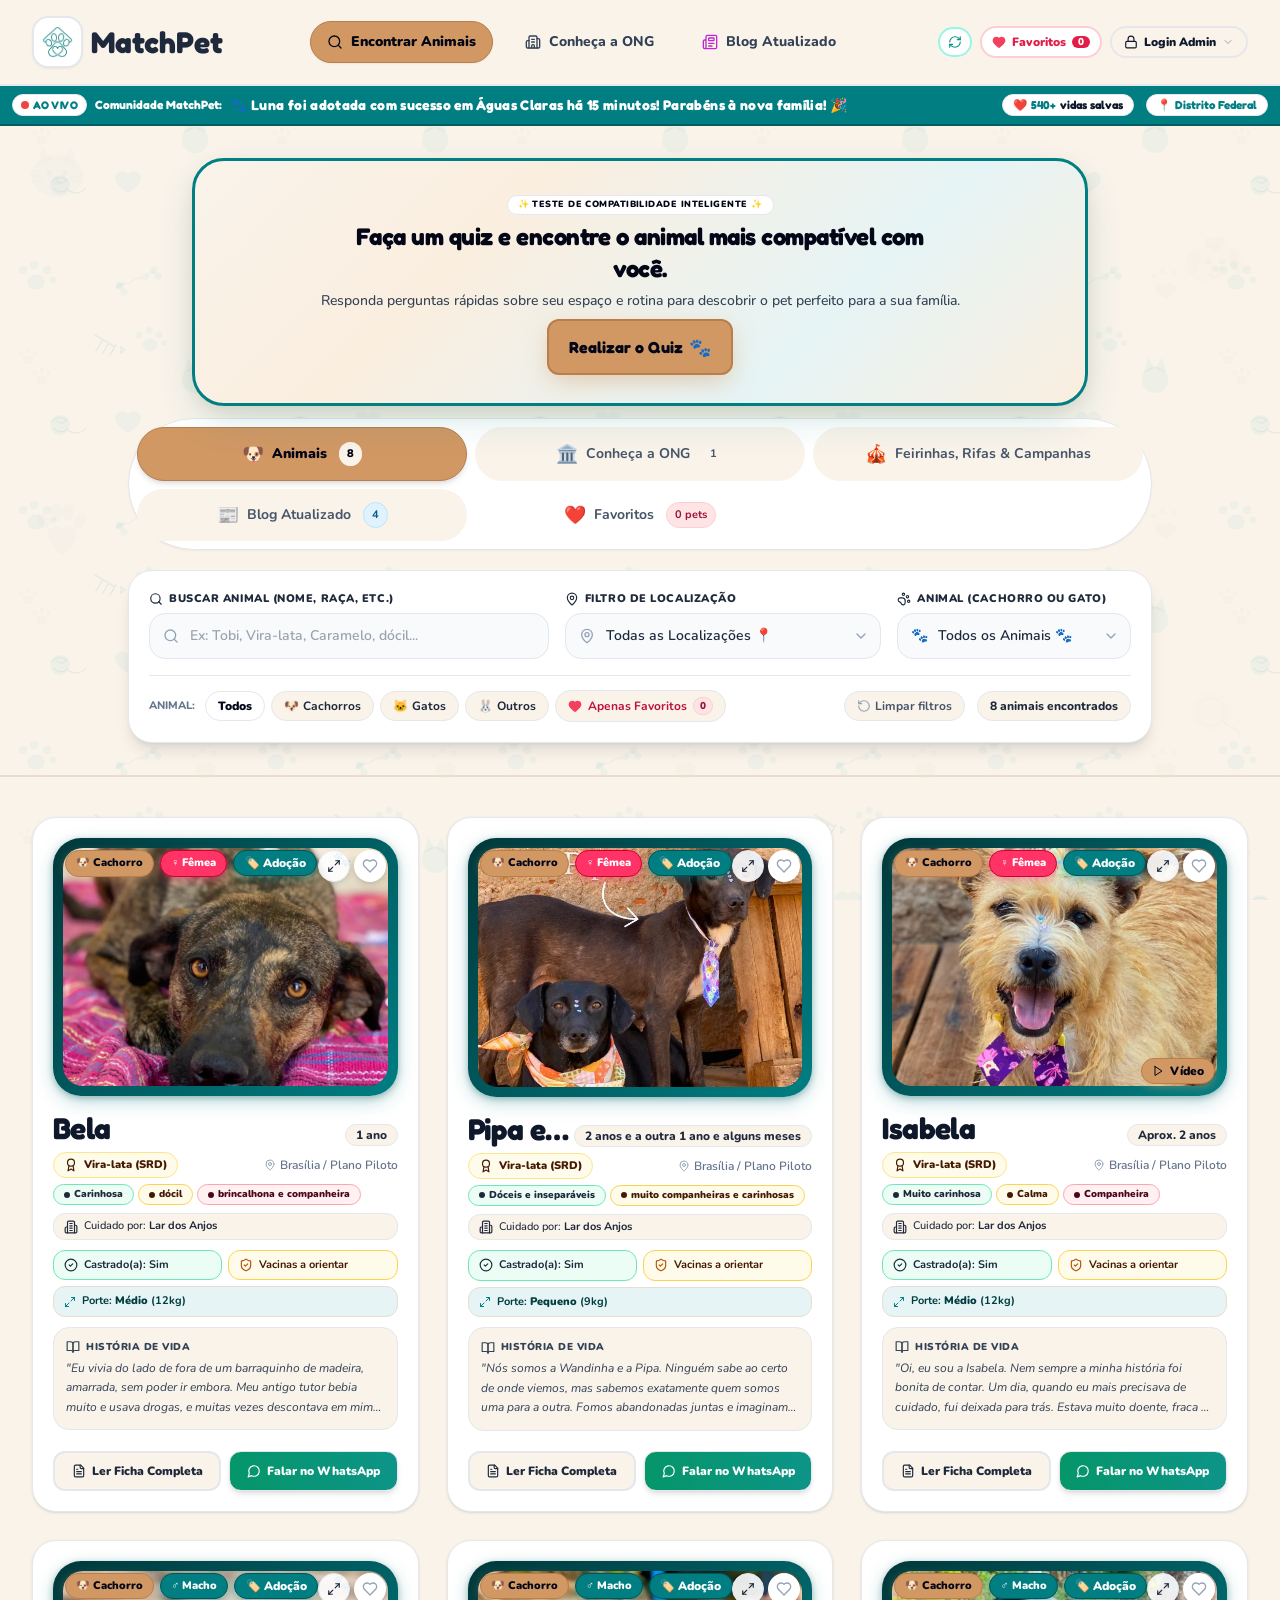
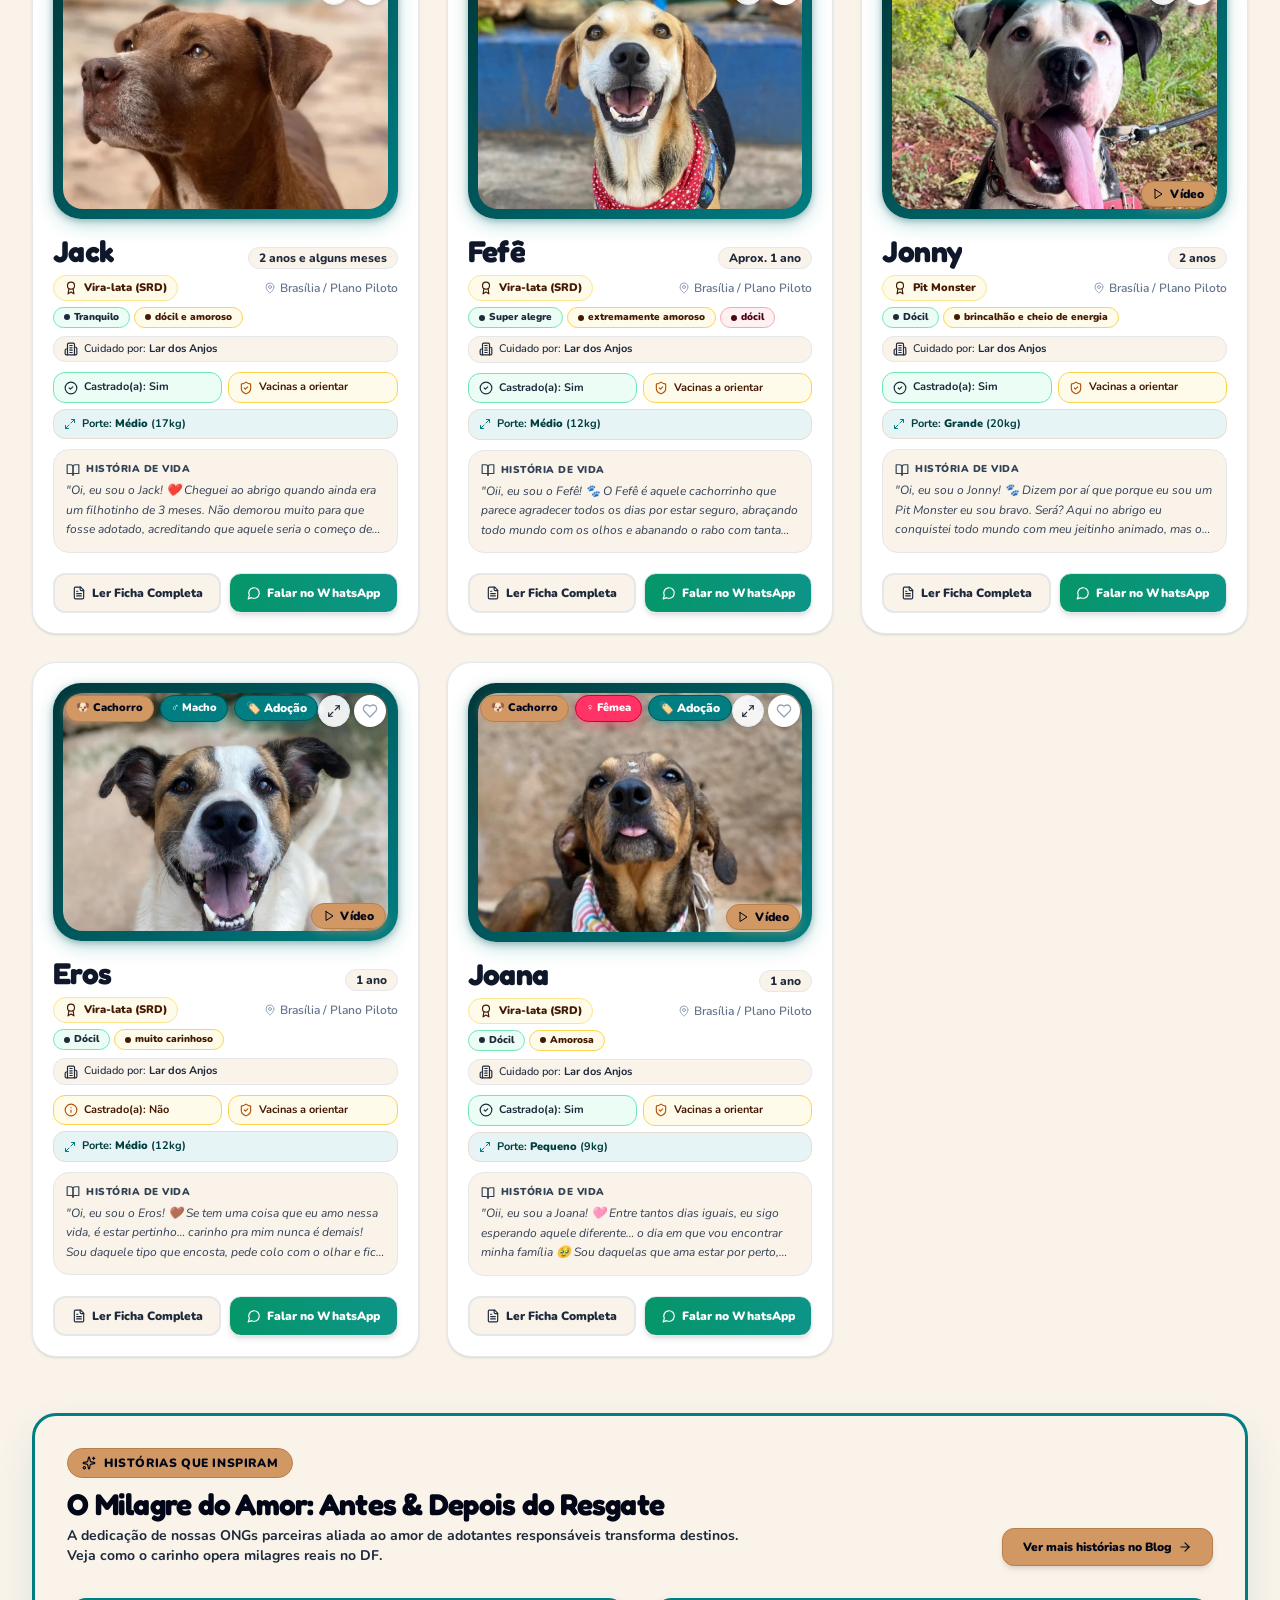
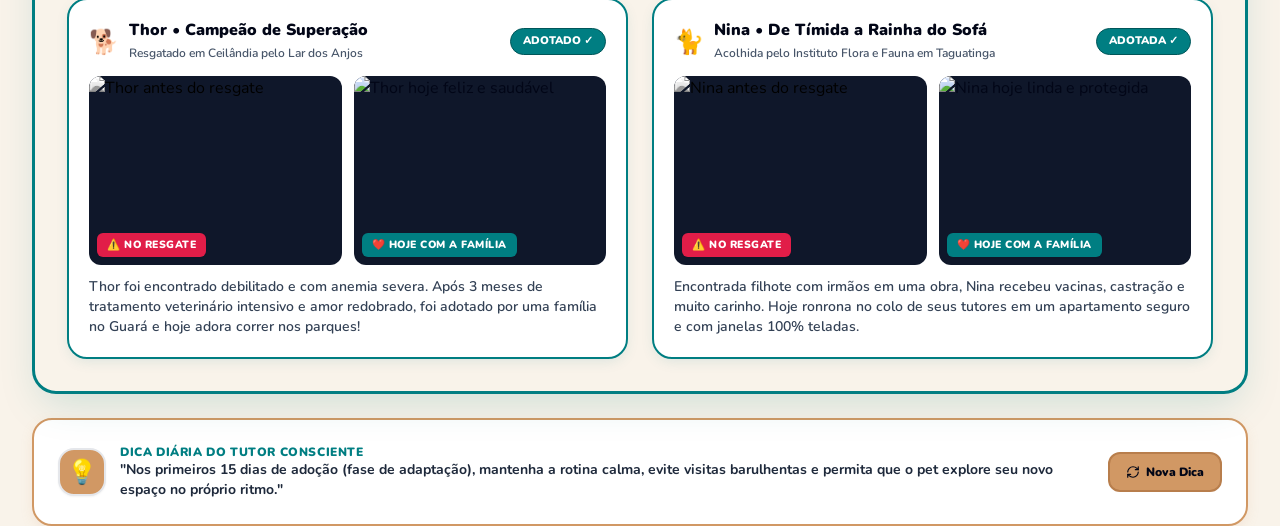
==== commit fa1f6478: "feat(catalog): sync user updated real shelter animals, media assets, and storage sync across all dev" ====
--- a/index.html
+++ b/index.html
@@ -25,11 +25,11 @@
   <link href="https://fonts.googleapis.com/css2?family=Fredoka:wght@400;500;600;700;800;900&family=Nunito:wght@600;700;800;900&family=Outfit:wght@400;500;600;700;800;900&family=Plus+Jakarta+Sans:wght@400;500;600;700;800&display=swap" rel="stylesheet">
 
   <!-- Tailwind CSS CDN -->
-  <link rel="stylesheet" href="css/tailwind.compiled.css?v=20261102_v9">
+  <link rel="stylesheet" href="css/tailwind.compiled.css?v=20261102_v10">
   <!-- Lucide Icons -->
   
   <!-- Estilos Customizados -->
-  <link rel="stylesheet" href="css/styles.css?v=20261102_v9">
+  <link rel="stylesheet" href="css/styles.css?v=20261102_v10">
   
   
 </head>
@@ -3016,15 +3016,15 @@
   </div>
 
   <!-- Scripts do App -->
-  <script src="js/lucide.min.js?v=20261102_v9"></script>
-  <script src="js/data.js?v=20261102_v9"></script>
-  <script src="js/db.js?v=20261102_v9"></script>
-  <script src="js/cloudinary.js?v=20261102_v9"></script>
-  <script src="js/match.js?v=20261102_v9"></script>
-  <script src="js/analytics.js?v=20261102_v9"></script>
-  <script src="js/storage.js?v=20261102_v9"></script>
-  <script src="js/design-studio.js?v=20261102_v9"></script>
-  <script src="js/app.js?v=20261102_v9"></script>
+  <script src="js/lucide.min.js?v=20261102_v10"></script>
+  <script src="js/data.js?v=20261102_v10"></script>
+  <script src="js/db.js?v=20261102_v10"></script>
+  <script src="js/cloudinary.js?v=20261102_v10"></script>
+  <script src="js/match.js?v=20261102_v10"></script>
+  <script src="js/analytics.js?v=20261102_v10"></script>
+  <script src="js/storage.js?v=20261102_v10"></script>
+  <script src="js/design-studio.js?v=20261102_v10"></script>
+  <script src="js/app.js?v=20261102_v10"></script>
   <script>
     lucide.createIcons();
   </script>
